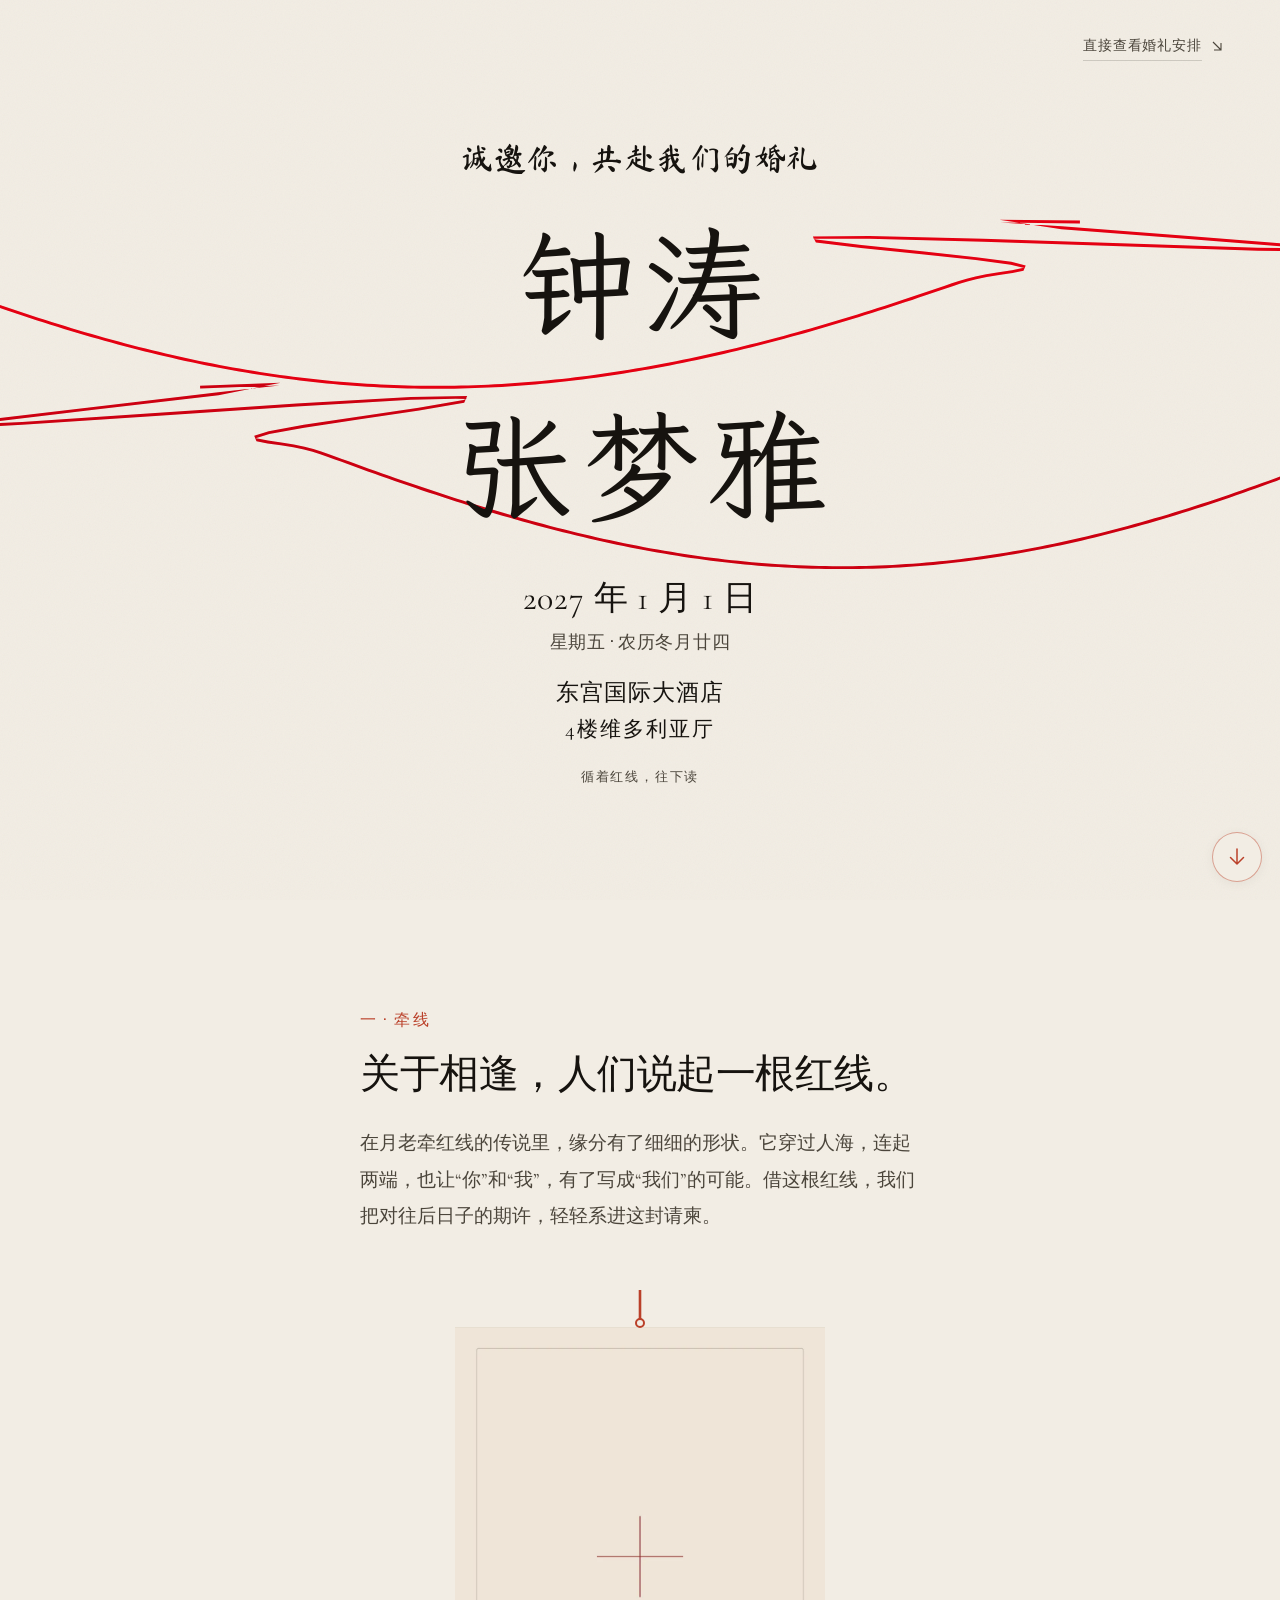
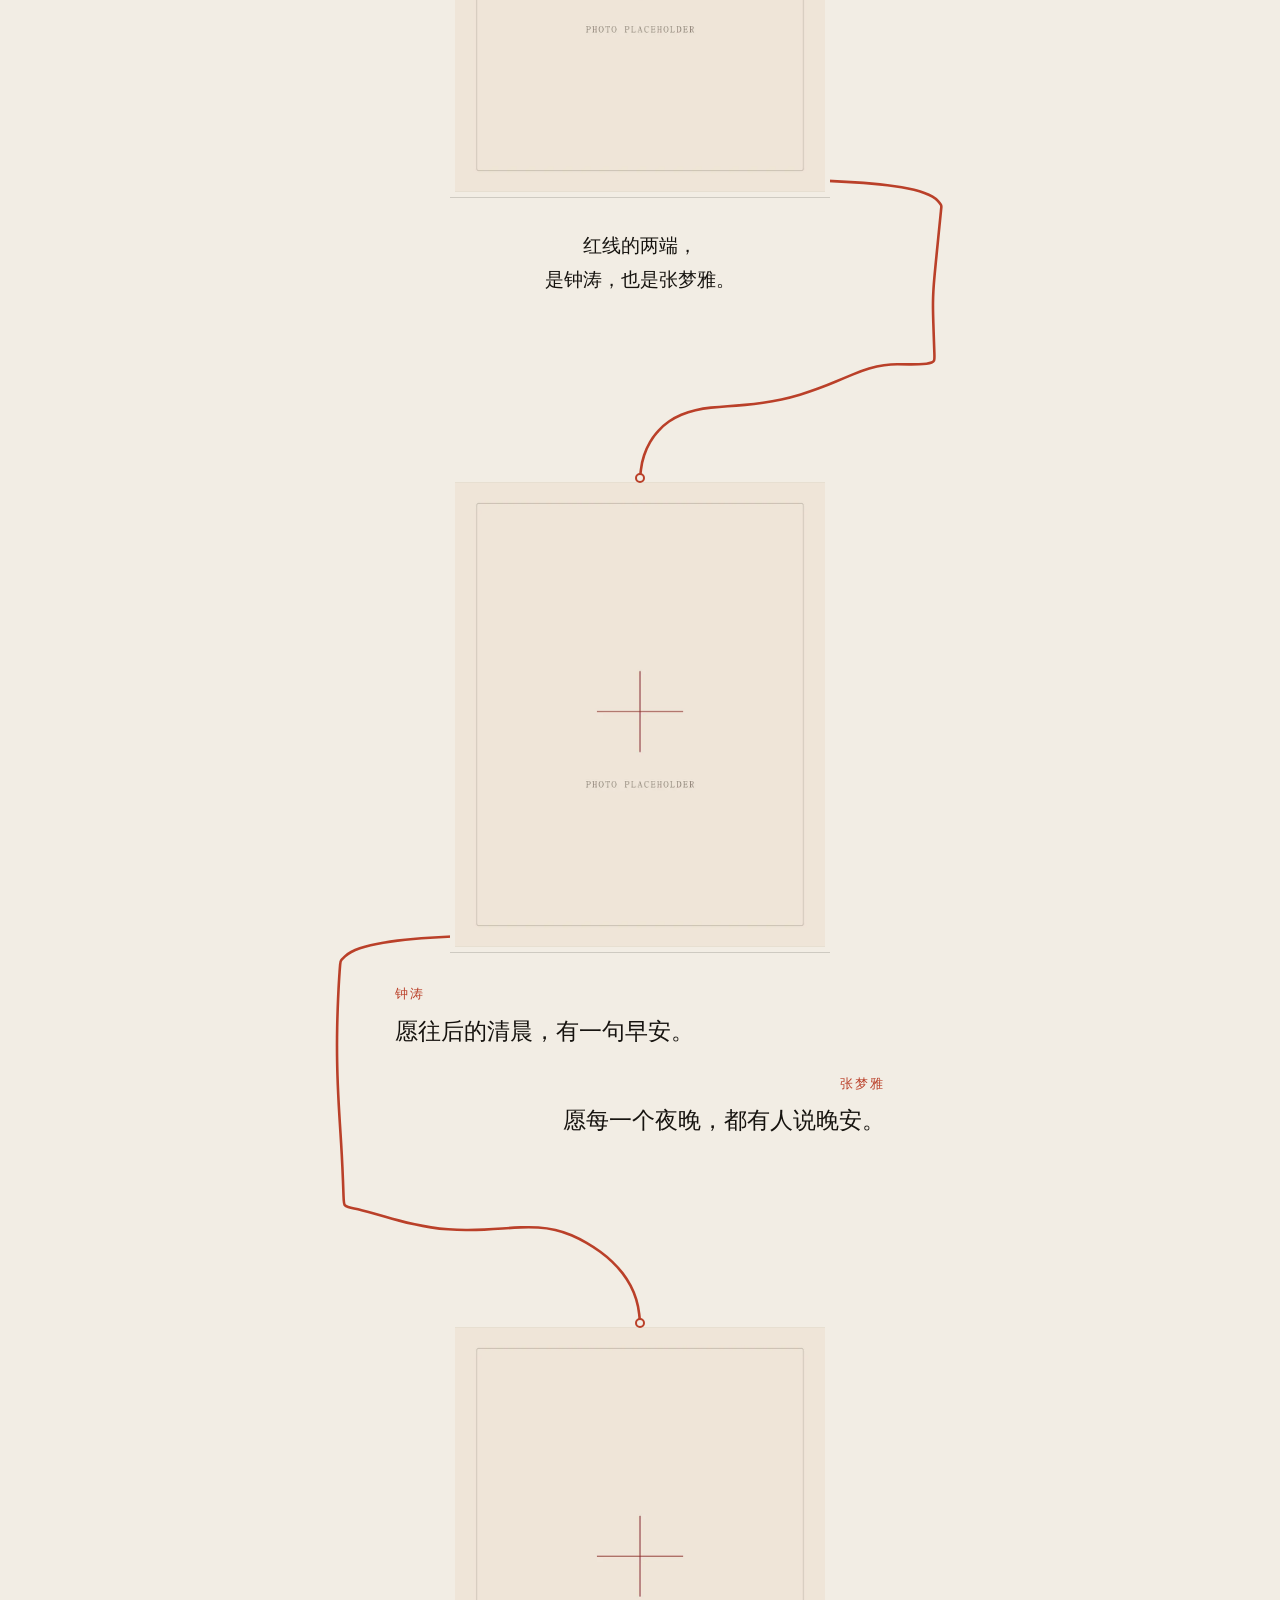
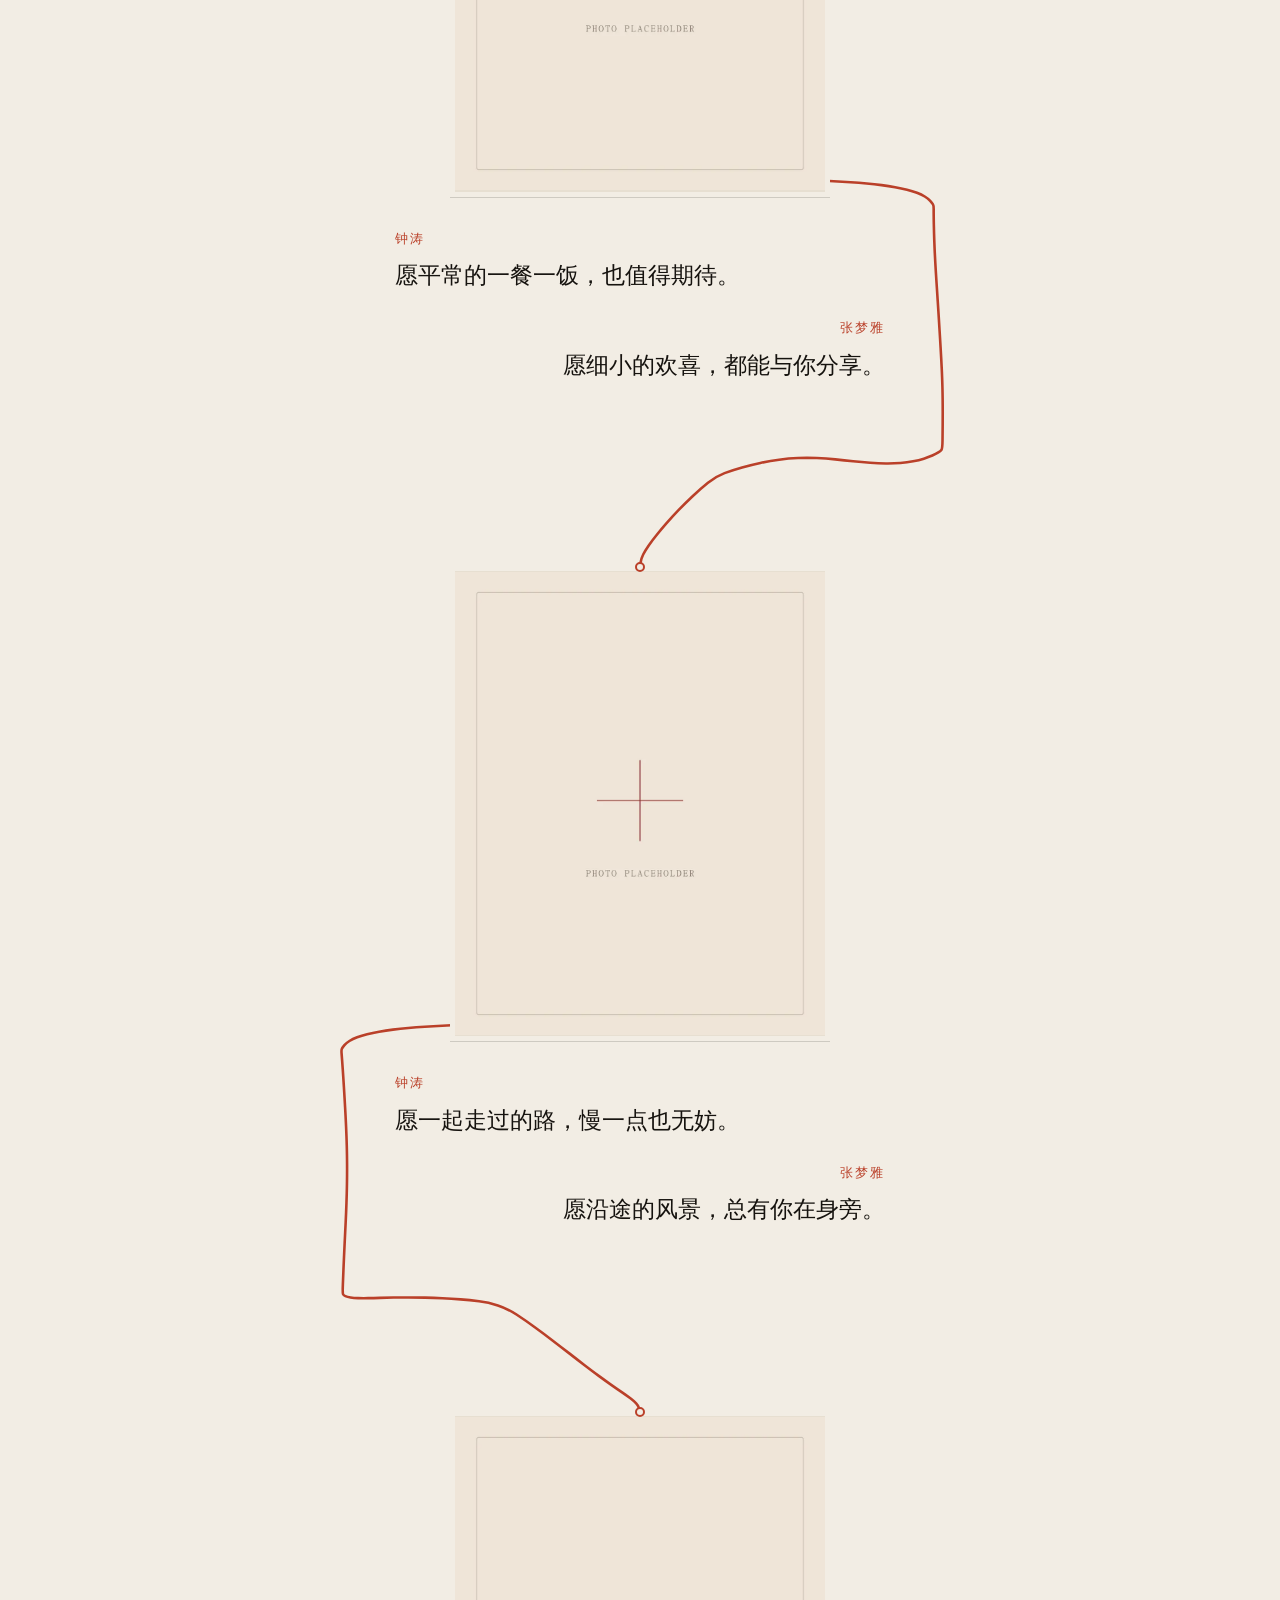
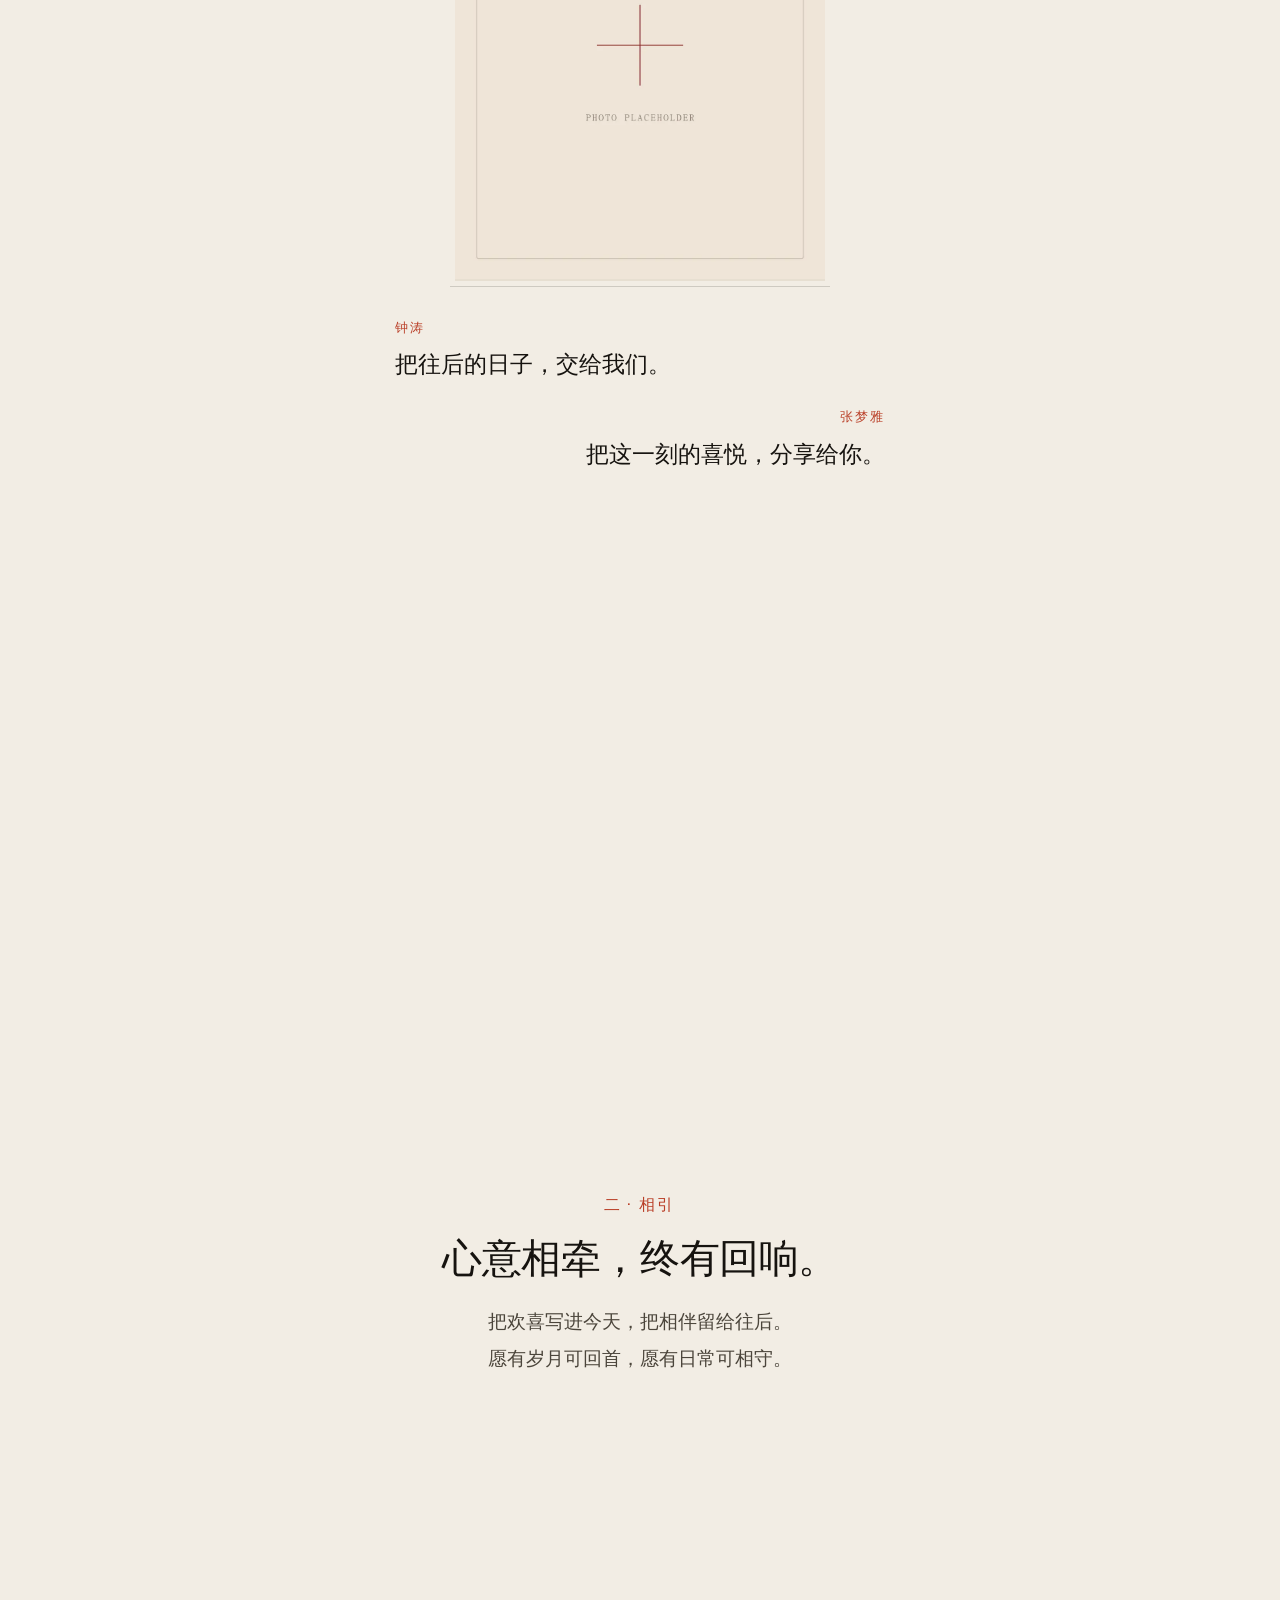
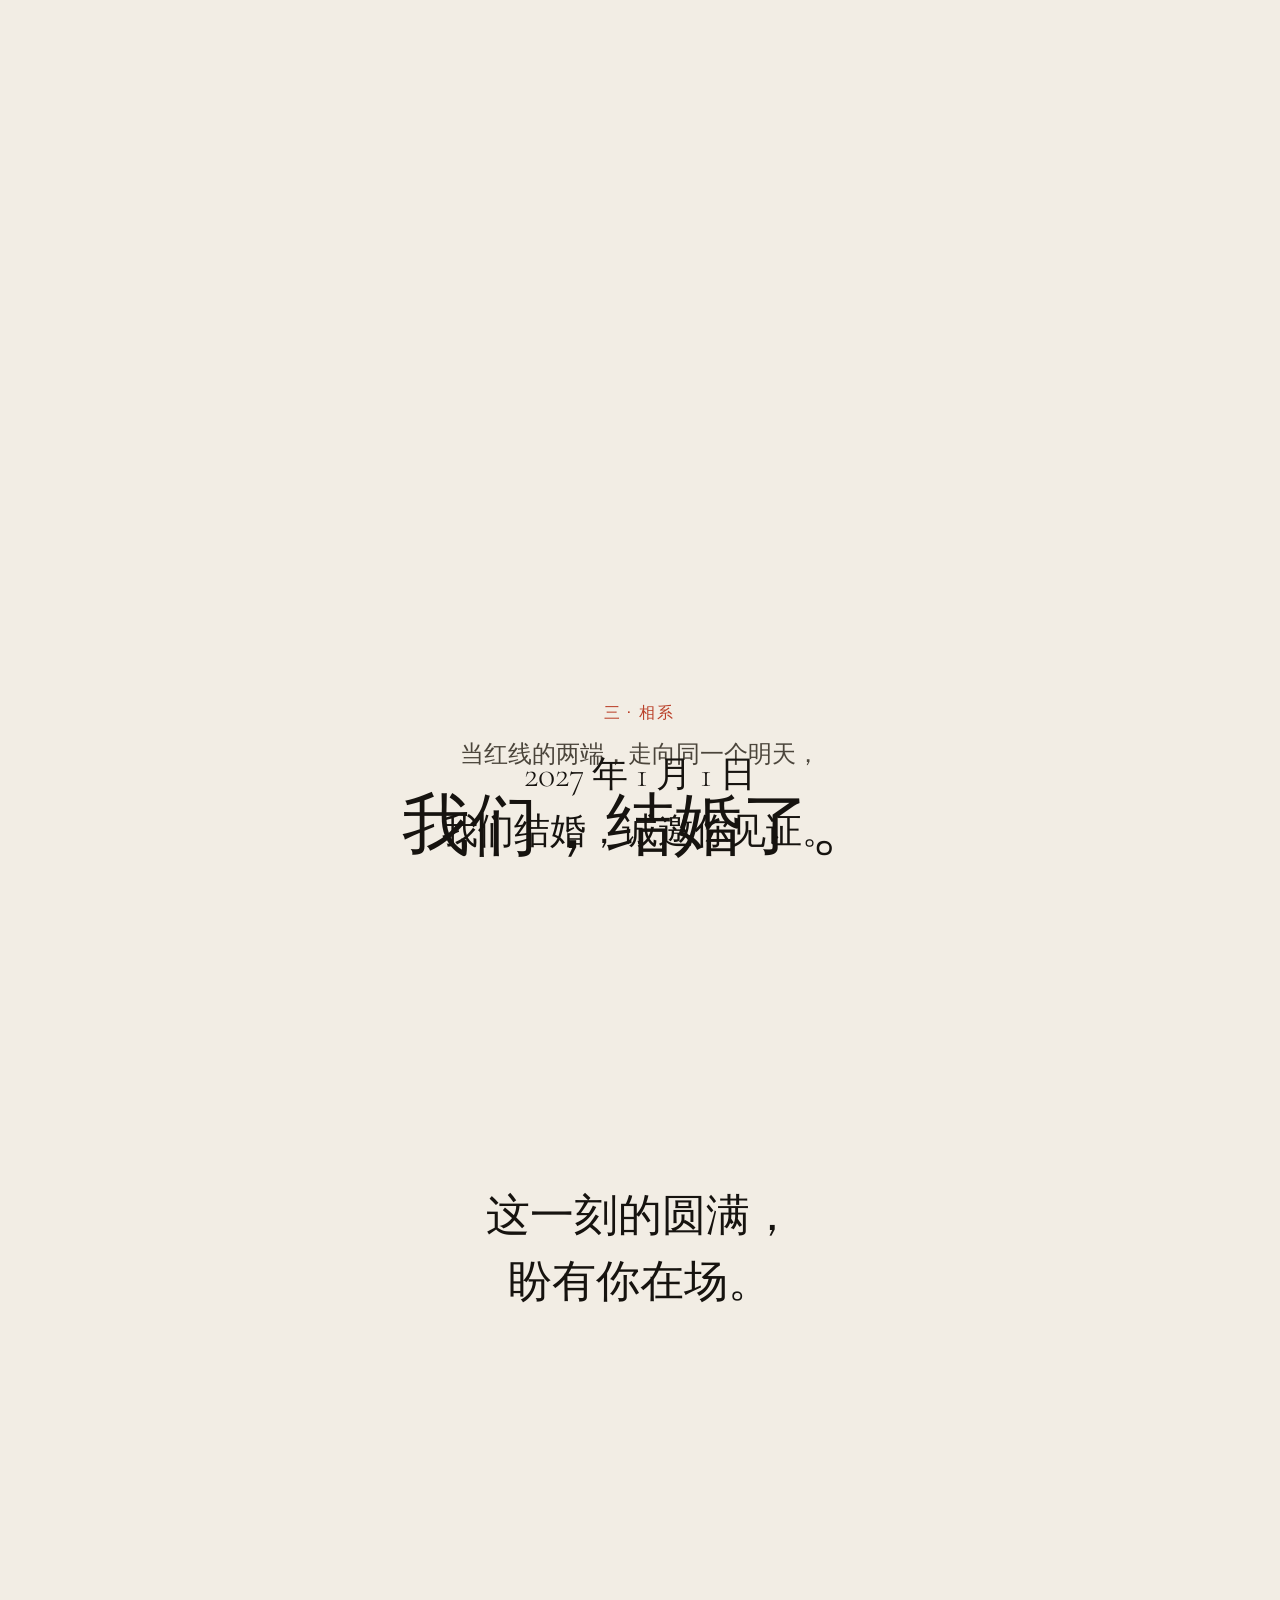
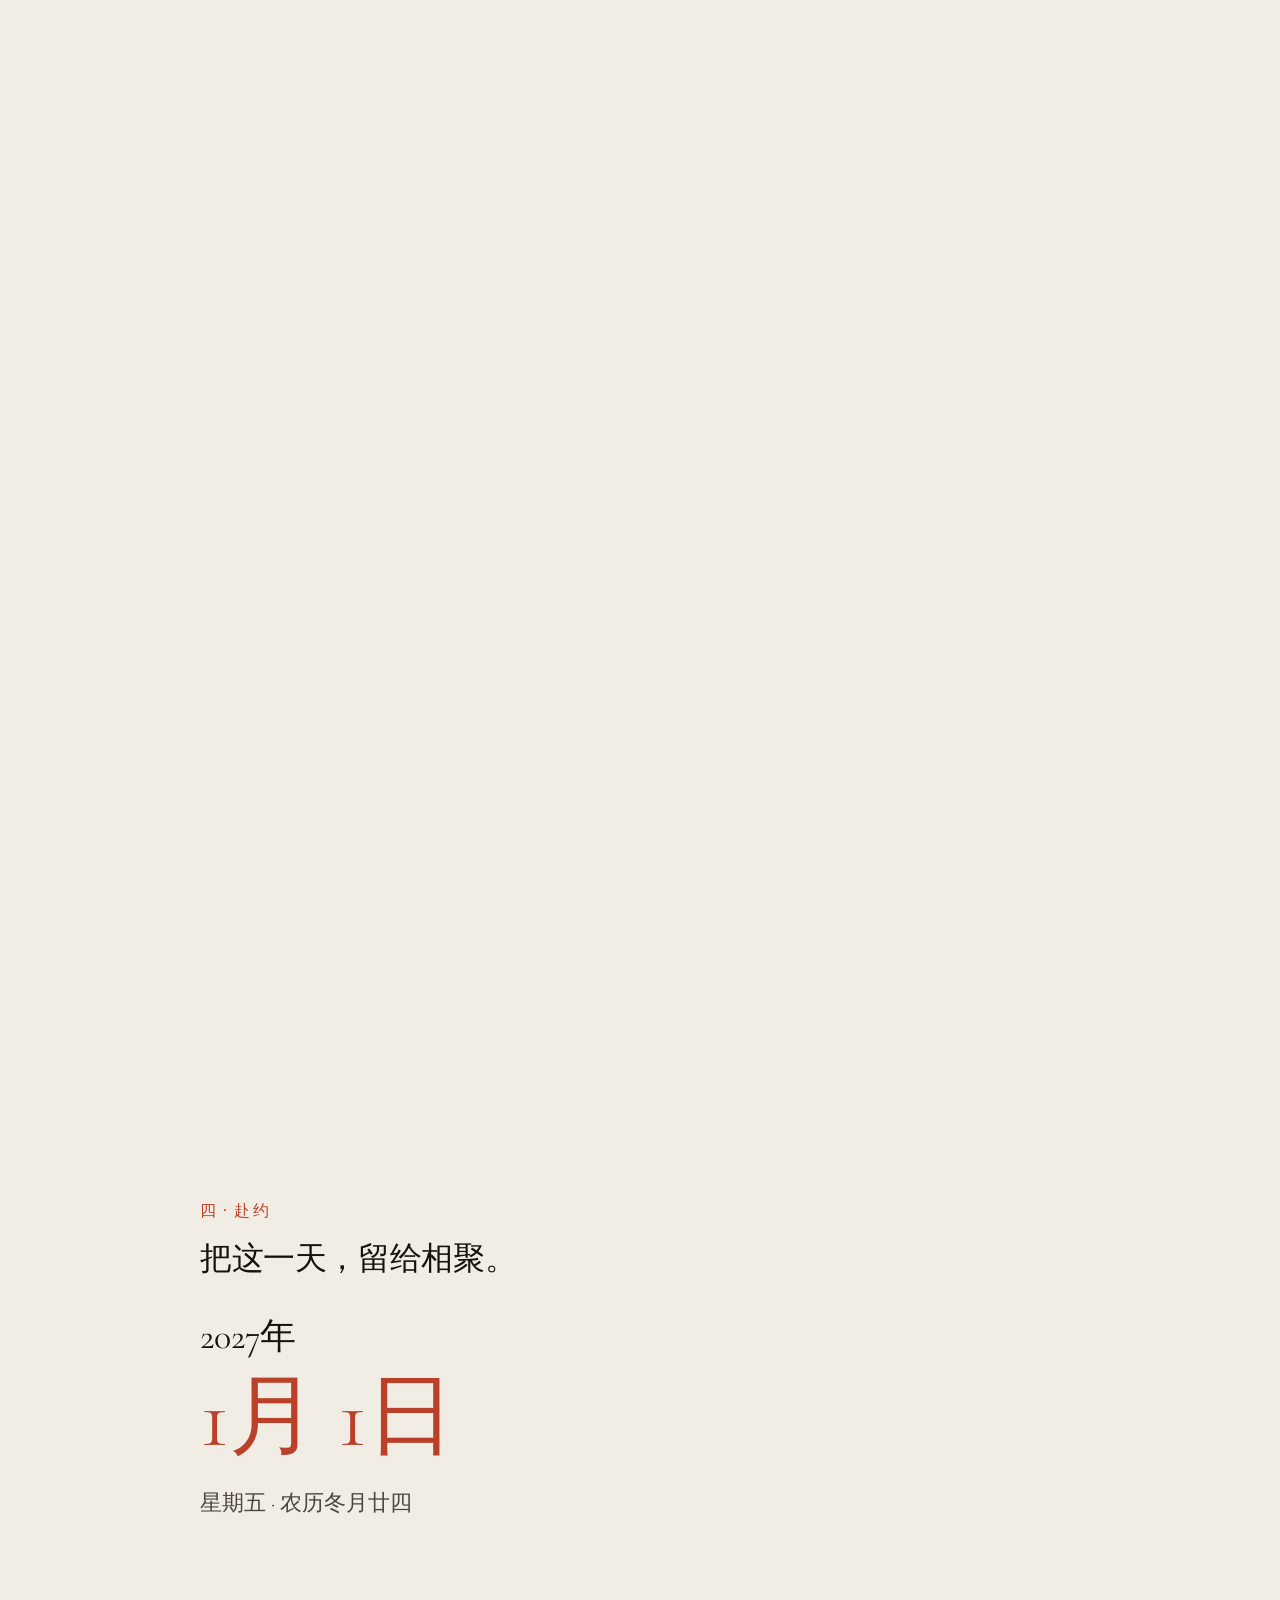
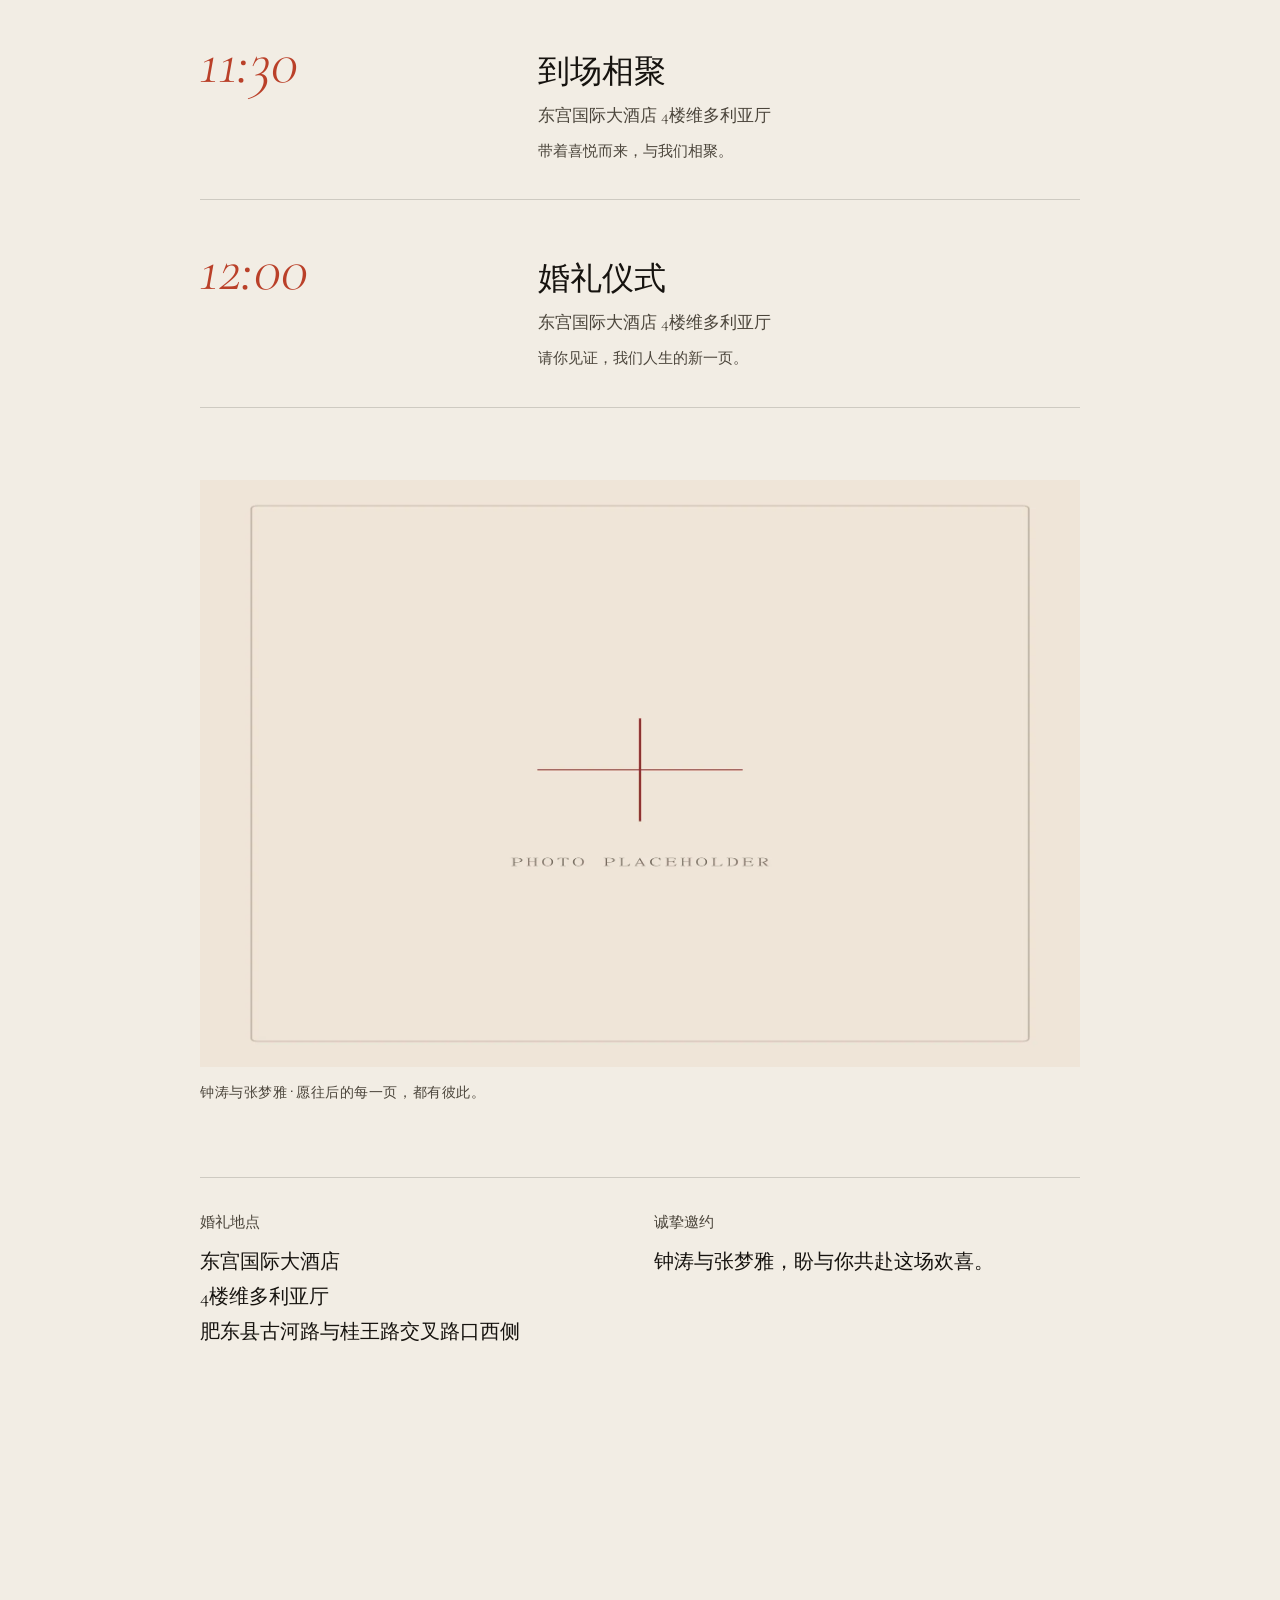
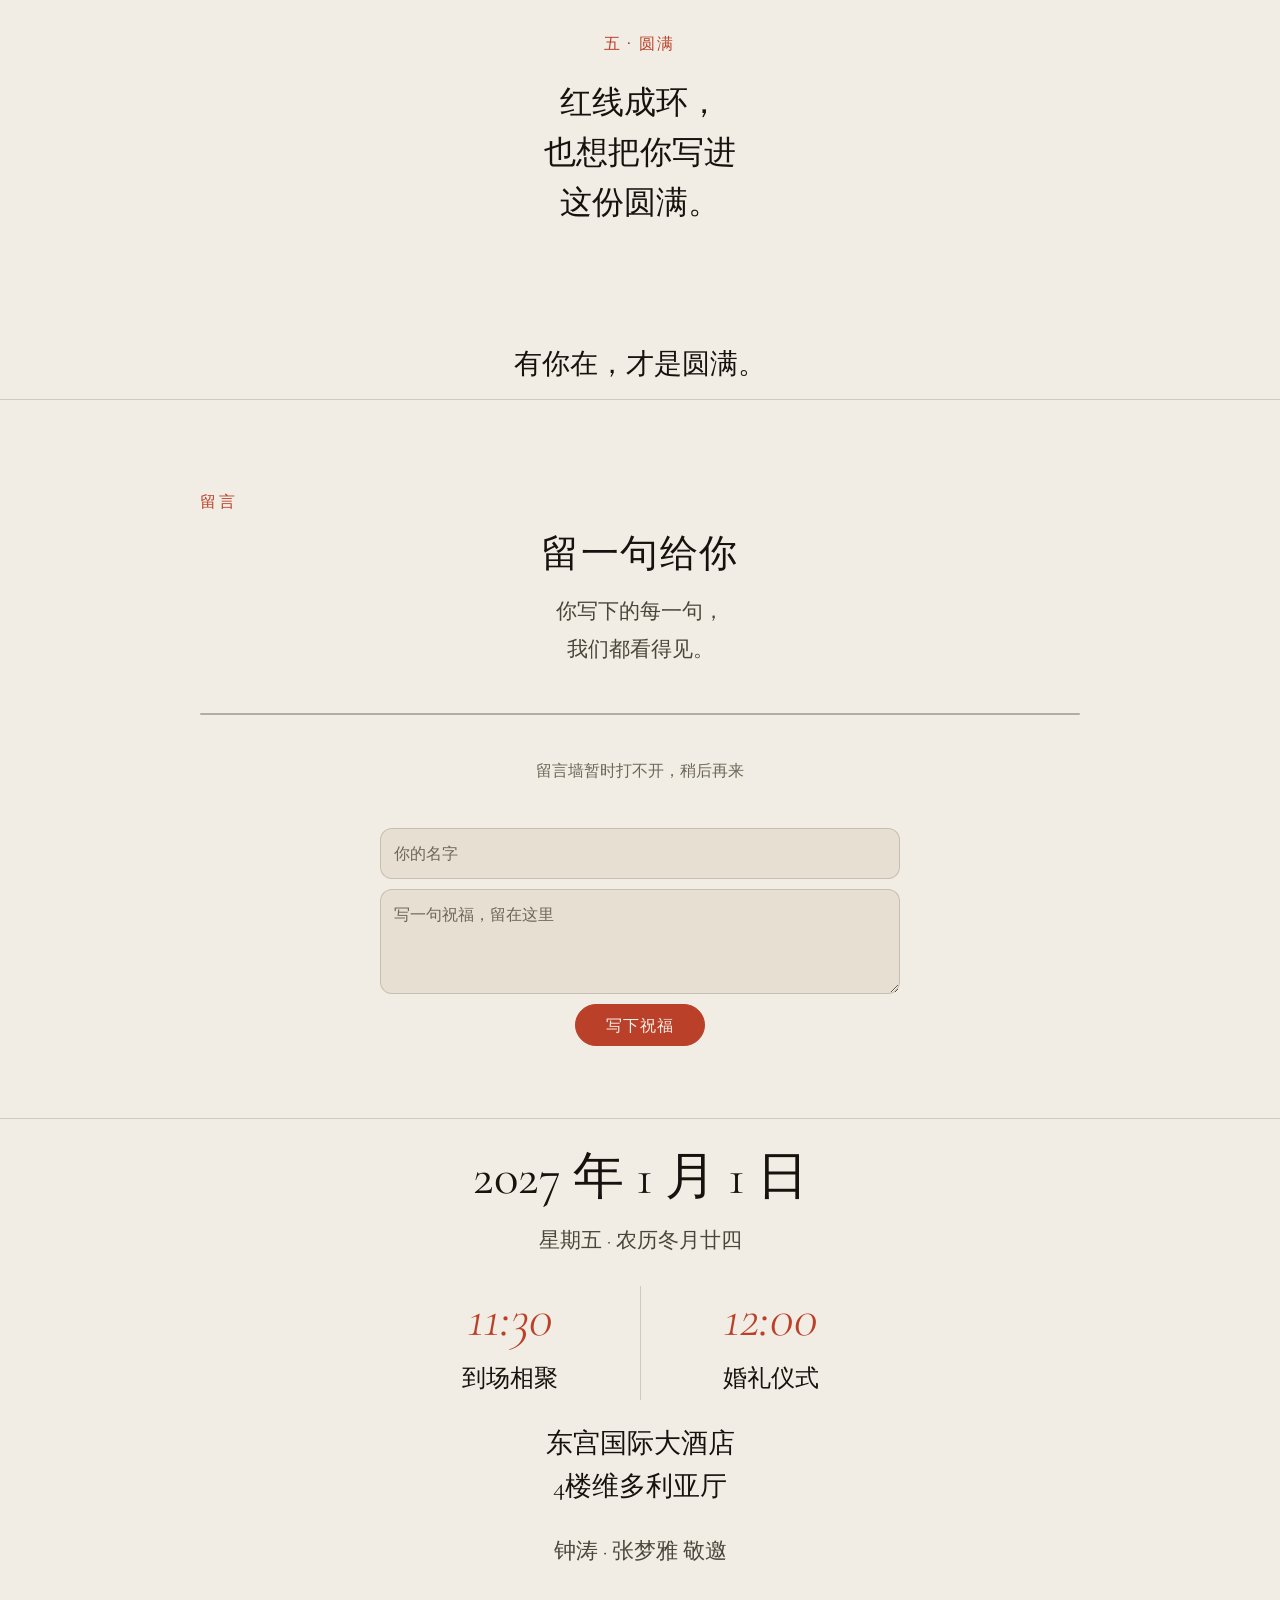
==== archive-vue/index.html @ 376788a3 "feat(web): 网页请柬改为「同心」主题（网页版与小程序同源）+ 接入留言墙" ====
<!doctype html>
<html lang="zh-CN">
  <head>
    <meta charset="UTF-8" />
    <meta name="viewport" content="width=device-width, initial-scale=1.0, viewport-fit=cover" />
    <link rel="icon" type="image/svg+xml" href="./favicon.svg" />
    <meta name="theme-color" content="#f2ede4" />
    <meta
      name="description"
      content="钟涛与张梦雅诚邀你共赴婚礼。2027年1月1日，星期五，农历冬月廿四。11:30到场，12:00仪式，东宫国际大酒店，肥东县古河路与桂王路交叉路口西侧。"
    />
    <link rel="preload" href="./fonts/cormorant-var.woff2" as="font" type="font/woff2" crossorigin />
    <link rel="preload" href="./fonts/instrument-var.woff2" as="font" type="font/woff2" crossorigin />
    <title>一线 · 同心｜钟涛与张梦雅的婚礼｜2027年1月1日</title>
    <script type="module" crossorigin src="./assets/index-BaqtEGNC.js"></script>
    <link rel="stylesheet" crossorigin href="./assets/index-CGpll2-0.css">
  </head>
  <body>
    <div id="root"></div>
  </body>
</html>
---- archive-vue/assets/index-CGpll2-0.css ----
@font-face{font-family:Cormorant;src:url(../fonts/cormorant-var.woff2)format("woff2");font-weight:300 700;font-style:normal;font-display:swap}@font-face{font-family:Cormorant;src:url(../fonts/cormorant-var-italic.woff2)format("woff2");font-weight:300 700;font-style:italic;font-display:swap}@font-face{font-family:Instrument Sans;src:url(../fonts/instrument-var.woff2)format("woff2");font-weight:400 700;font-style:normal;font-display:swap}@property --night{syntax:"<number>";inherits:true;initial-value:0}:root{--night:0;--cut:clamp(0, calc((var(--night) - .44) / .12), 1);--mix:calc(var(--cut) * 100%);--paper-day:#f2ede4;--paper-night:#14100c;--deep-day:#e7dfd1;--deep-night:#1f1a14;--ink-day:#16130f;--ink-night:#efe8d9;--ink2-day:#4b453b;--ink2-night:#b6ad9b;--ink3-day:#6d6659;--ink3-night:#968e7d;--thread-day:#ba4029;--thread-night:#f4643f;--paper:color-mix(in oklab, var(--paper-night) var(--mix), var(--paper-day));--paper-deep:color-mix(in oklab, var(--deep-night) var(--mix), var(--deep-day));--ink:color-mix(in oklab, var(--ink-night) var(--mix), var(--ink-day));--ink-2:color-mix(in oklab, var(--ink2-night) var(--mix), var(--ink2-day));--ink-3:color-mix(in oklab, var(--ink3-night) var(--mix), var(--ink3-day));--thread:color-mix(in oklab, var(--thread-night) var(--mix), var(--thread-day));--rule:color-mix(in srgb, var(--ink) 16%, transparent);--serif:"Cormorant", "Songti SC", "STSong", "Noto Serif CJK SC", serif;--sans:"Instrument Sans", "PingFang SC", "Microsoft YaHei", system-ui, sans-serif;--measure:min(880px, 88vw);--cp:0;--tp:0;--lightningcss-light:initial;--lightningcss-dark: ;color-scheme:light;-webkit-text-size-adjust:100%}*,:before,:after{box-sizing:border-box}html{scroll-behavior:smooth}body{background:var(--paper);color:var(--ink);font-family:var(--serif);font-synthesis-weight:none;margin:0;font-size:17px;line-height:1.55;transition:background-color .12s linear,color .12s linear;overflow-x:hidden}body:after{content:"";z-index:60;pointer-events:none;opacity:calc(.05 * (1 - var(--night)));mix-blend-mode:multiply;background-image:url("data:image/svg+xml,%3Csvg xmlns='http://www.w3.org/2000/svg' width='180' height='180'%3E%3Cfilter id='n'%3E%3CfeTurbulence type='fractalNoise' baseFrequency='0.85' numOctaves='3'/%3E%3C/filter%3E%3Crect width='180' height='180' filter='url(%23n)'/%3E%3C/svg%3E");position:fixed;inset:0}body.holding{-webkit-user-select:none;user-select:none;cursor:grabbing}::selection{background:var(--thread);color:var(--paper)}:focus-visible{outline:2px solid var(--thread);outline-offset:4px;border-radius:1px}.moon{z-index:0;pointer-events:none;opacity:clamp(0, calc((var(--night) - .66) * 3), 1);position:fixed;inset:0}.moon__disc{aspect-ratio:1;width:min(15vmin,118px);transform:translate(-50%, -50%) translateY(calc((1 - var(--tp)) * 6vh));background:radial-gradient(circle,#fcf8ecf0 0%,#f8f2e2e6 58%,#ece4cd8c 82%,#ece4cd00 100%);border-radius:50%;position:absolute;top:13%;left:74%}.moon__disc:after{content:"";background:radial-gradient(circle,#f0e8d017 0%,#f0e8d00b 34%,#f0e8d000 68%);border-radius:50%;position:absolute;inset:-180%}.stage{z-index:1;pointer-events:none;position:fixed;inset:0}.pull-backdrop{z-index:1;pointer-events:none;opacity:0;position:fixed;top:0;left:0;overflow:hidden}.pull-backdrop img{filter:blur(clamp(2px,.35vw,3px));max-width:none;position:absolute}.page{z-index:2;position:relative}.page,.colophon{opacity:calc(1 - 4 * var(--cut) * (1 - var(--cut)))}.skip{z-index:80;background:var(--ink);color:var(--paper);font:500 12px/1 var(--sans);letter-spacing:.1em;text-transform:uppercase;padding:10px 16px;text-decoration:none;position:fixed;top:12px;left:12px;transform:translateY(-160%)}.skip:focus{transform:none}.chapter{padding-inline:max(20px, env(safe-area-inset-left));flex-direction:column;align-items:center;display:flex;position:relative}.hold{grid-template-columns:minmax(0,1fr);align-content:center;place-items:center;width:100%;min-height:100svh;display:grid;position:sticky;top:0}.meta{font:500 11px/1.4 var(--sans);letter-spacing:.22em;text-transform:uppercase;color:var(--ink-3);margin:0}.index{font:400 16px/1.4 var(--sans);letter-spacing:.16em;color:var(--thread);margin:0 0 .9rem}.lead{letter-spacing:-.012em;text-wrap:balance;margin:0;font-size:clamp(1.5rem,3.4vw,2.5rem);font-weight:300;line-height:1.45}.body{color:var(--ink-2);max-width:34em;font-size:clamp(1.02rem,1.5vw,1.2rem);line-height:1.9}.visually-hidden{clip-path:inset(50%);white-space:nowrap;width:1px;height:1px;margin:-1px;padding:0;position:absolute;overflow:hidden}.overture{justify-content:center;min-height:100svh;padding-block:clamp(32px,7svh,72px)}.overture__inner{text-align:center;justify-items:center;gap:clamp(24px,5svh,48px);width:min(880px,88vw);display:grid}.overture .meta{font:500 clamp(21px, 3vw, 28px)/1.6 var(--serif);letter-spacing:.07em;color:var(--ink)}.names{gap:clamp(32px,6svh,64px);width:100%;margin:0;display:grid}.names__row{justify-content:center;display:flex}.name{letter-spacing:.12em;text-indent:.12em;white-space:nowrap;font-size:clamp(50px,11.5vw,112px);font-weight:300;line-height:1.2}.overture__meta{justify-items:center;gap:1rem;display:grid}.overture__date{font:500 clamp(20px, 2.4vw, 25px)/1.6 var(--sans);color:var(--ink);gap:.5em;margin:0;display:grid}.overture__venue{font-family:var(--serif);font-size:clamp(20px,2.2vw,24px);line-height:1.6}.hint{font:400 15px/1.6 var(--sans);letter-spacing:.1em;color:var(--ink-2);margin:0}.jump{font:500 15px/1.6 var(--sans);letter-spacing:.08em;color:var(--ink-2);border-bottom:1px solid var(--rule);padding:5px 0;text-decoration:none}.jump:hover{color:var(--thread);border-color:var(--thread)}.thread{gap:36px;padding-block:clamp(60px,12svh,120px) 12svh}.thread__head{width:min(560px,86vw)}.legend{margin-top:1.4rem}.thread__story{width:min(620px,100%);padding-top:32px;position:relative}.thread__cord{pointer-events:none;width:100%;height:100%;color:var(--thread);position:absolute;inset:0}.thread__moment{justify-items:center;gap:32px;padding-bottom:clamp(144px,20svh,192px);display:grid;position:relative}.thread__moment:last-child{padding-bottom:0}.thread__photo{aspect-ratio:4/5;border:5px solid var(--paper);background:var(--paper-deep);width:min(78vw,380px);box-shadow:0 1px 0 var(--rule);margin:0;position:relative}.thread__photo img{object-fit:contain;width:100%;height:100%;display:block}.thread__pin{z-index:1;border:2px solid var(--thread);background:var(--paper);border-radius:50%;width:10px;height:10px;position:absolute;top:-9px;left:calc(50% - 5px)}.thread__aside{text-align:center;white-space:pre-line;width:80%;margin:0;font-size:19px;line-height:1.8}.pair{gap:22px;width:min(490px,80%);display:grid}.voice{margin:0;font-size:clamp(19px,2.7vw,23px);font-weight:300;line-height:1.75}.voice--a{text-align:left}.voice--b{text-align:right}.voice__who{font:500 13px/1.5 var(--sans);letter-spacing:.16em;color:var(--thread);margin-bottom:.5rem;display:block}.pull{min-height:175svh}.pull__inner{text-align:center;justify-items:center;gap:clamp(28px,4svh,48px);width:min(720px,88vw);padding-block:4svh;display:grid}.pull__photo{touch-action:pan-y pinch-zoom;-webkit-user-select:none;user-select:none;width:100%;height:clamp(240px,52svh,480px);position:relative}.pull__handle{touch-action:none;cursor:grab;position:absolute;inset:0}.pull__note{font:400 clamp(14px, 1.3vw, 18px)/1.6 var(--serif);letter-spacing:.06em;color:var(--thread);white-space:nowrap;pointer-events:none;opacity:0;will-change:transform, opacity;margin:0;position:fixed;top:0;left:0}.pull__copy{width:100%;max-width:620px}.pull__copy .body{white-space:pre-line;margin:1rem auto 0}.caption{font:400 14px/1.7 var(--sans);letter-spacing:.04em;color:var(--ink-2)}.tie{min-height:235svh}.tie__inner{text-align:center;grid-template-columns:minmax(0,1fr);justify-items:center;gap:12px;width:min(760px,92vw);padding-block:clamp(20px,4svh,40px);display:grid}.tie__inner>.index{margin-bottom:0}.tie__stack{align-items:center;width:100%;min-height:112px;display:grid}.tie__stack>*{grid-area:1/1}.tie__first{opacity:clamp(0, calc(3.34 - var(--tp) * 8.34), 1);justify-items:center;gap:10px;display:grid}.tie__before{color:var(--ink-2);margin:0;font-size:clamp(17px,2.6vw,24px)}.tie__headline{text-wrap:balance;transform:scale(calc(1 + var(--tp) * .04));margin:0;font-size:clamp(34px,9vw,68px);font-weight:300;line-height:1.3}.tie__merged{white-space:pre-line;opacity:clamp(0, calc(var(--tp) * 7.15 - 3), 1);margin:0;font-size:clamp(24px,4.5vw,36px);font-weight:300;line-height:1.6}.tie__knot{width:min(96vw,1000px);height:clamp(200px,32svh,300px)}.tie__after{font:400 clamp(36px, 5vw, 44px)/1.5 var(--serif);white-space:pre-line;color:var(--ink);opacity:clamp(0, calc(var(--tp) * 7.15 - 3.9), 1);margin:0}.day{gap:clamp(40px,8svh,72px);padding-block:14svh 16svh}.day__head{width:var(--measure)}.day__head .lead{font-size:clamp(24px,3.5vw,32px)}.day__date{gap:18px;margin:32px 0 0;display:grid}.day__date time{gap:6px;display:grid}.day__year{font-size:clamp(26px,4vw,36px);line-height:1.3}.day__monthday{color:var(--thread);font-size:clamp(54px,13vw,88px);line-height:1.15}.day__calendar{color:var(--ink-2);font-size:clamp(18px,2.5vw,22px)}.schedule{width:var(--measure);margin:0;padding:0;list-style:none;display:grid}.row{border-top:1px solid var(--rule);grid-template-columns:minmax(100px,.55fr) 1fr;align-items:baseline;column-gap:clamp(16px,4vw,40px);padding:clamp(26px,4svh,42px) 0;display:grid}.row:last-child{border-bottom:1px solid var(--rule)}.row[data-active="1"]{border-top-color:#0000}.row__time{font-variant-numeric:lining-nums;letter-spacing:.01em;color:var(--thread);white-space:nowrap;font:italic 500 clamp(38px,7vw,62px)/1.1 Cormorant,Georgia,serif}.row__name{font-size:clamp(23px,3.8vw,32px);font-weight:300;line-height:1.45;display:block}.row__where{color:var(--ink-2);margin-top:.4em;font-size:17px;display:block}.row__note{font:400 15px/1.7 var(--sans);color:var(--ink-2);margin-top:.6em;display:block}.plate{width:var(--measure);gap:.9rem;margin:0;display:grid}.plate__frame{background:var(--paper-deep);aspect-ratio:1920/1281;position:relative;overflow:hidden}.plate__frame img{object-fit:cover;width:100%;height:100%;display:block}.facts{width:var(--measure);border-top:1px solid var(--rule);grid-template-columns:repeat(auto-fit,minmax(230px,1fr));gap:28px;margin:0;padding-top:2rem;display:grid}.fact dt{font:500 15px/1.6 var(--sans);color:var(--ink-2);margin-bottom:.7rem}.fact dd{margin:0;font-size:20px;line-height:1.75}.ring{padding-block:clamp(80px,14svh,140px) 12px}.ring__inner{text-align:center;justify-items:center;width:100%;display:grid}.ring__message{width:min(58vw,260px);padding-block:12px}.ring__message .index{margin-bottom:24px}.ring__lead{white-space:pre-line;margin:0;font-size:clamp(24px,4vw,32px);font-weight:300;line-height:1.55}.ring__closing{margin:clamp(72px,12svh,104px) 0 0;font-size:clamp(20px,3vw,28px)}.colophon{z-index:2;padding:20px 20px max(88px, calc(64px + env(safe-area-inset-bottom)));text-align:center;border-top:1px solid var(--rule);position:relative}.colophon p{margin:0;font-size:19px;line-height:1.8}.colophon .colophon__date{font:400 clamp(28px, 6.5vw, 38px)/1.5 var(--serif)}.colophon .colophon__calendar{color:var(--ink-2);margin-top:6px;font-size:16px}.colophon__schedule{grid-template-columns:repeat(2,minmax(0,1fr));width:min(360px,100%);margin:26px auto 22px;display:grid}.colophon__schedule p+p{border-left:1px solid var(--rule)}.colophon__schedule time{color:var(--thread);font:italic 500 38px/1.2 Cormorant,Georgia,serif;display:block}.colophon__schedule span{margin-top:6px;font-size:18px;display:block}.colophon .colophon__venue{font-size:20px;line-height:1.6}.colophon .colophon__signature{color:var(--ink-2);margin-top:24px;font-size:17px}@media (width>=800px){.colophon .colophon__date{font-size:clamp(42px,4vw,56px)}.colophon .colophon__calendar{font-size:21px}.colophon__schedule{width:min(520px,100%)}.colophon__schedule time{font-size:54px}.colophon__schedule span{font-size:24px}.colophon .colophon__venue{font-size:27px}.colophon .colophon__signature{font-size:22px}}@media (width<=640px) and (orientation:portrait){.pull__photo{aspect-ratio:4/5;height:auto}}@media (pointer:coarse){.pull__handle{height:var(--pull-touch-height,calc(10svh + 12px));top:30%;bottom:auto;transform:translateY(-50%)}}@media (width<=799px),(pointer:coarse){.colophon{padding-bottom:max(58.667px, calc(38px + env(safe-area-inset-bottom)))}}@media (height<=680px){.overture{padding-block:24px}.overture__inner{gap:20px}.names{gap:28px}.name{font-size:clamp(46px,9vw,70px)}.overture__meta{gap:10px}.overture__date,.overture__venue{font-size:18px}.pull__inner{gap:20px;padding-block:20px}.pull__copy .body{font-size:17px;line-height:1.7}.tie__inner{gap:8px;padding-block:16px}.tie__stack{min-height:100px}}@media (orientation:landscape) and (height<=500px){.hold{position:relative}.pull,.tie{min-height:0}.pull__photo{width:min(100%,97.5svh);height:65svh}}@media (prefers-reduced-motion:reduce){html{scroll-behavior:auto}*,:before,:after{transition-duration:.001ms!important;animation-duration:.001ms!important;animation-iteration-count:1!important}.tie__first{display:none}.tie__merged,.tie__after{opacity:1}}.guestbook{z-index:2;border-top:1px solid var(--rule);background:var(--paper);padding:clamp(64px,10svh,110px) 20px clamp(48px,8svh,80px);position:relative}.guestbook__inner{width:var(--measure);margin:0 auto}.guestbook__title{font:300 clamp(26px, 5vw, 38px)/1.5 var(--serif);text-align:center;letter-spacing:.04em;margin:0}.guestbook__lead{text-align:center;white-space:pre-line;color:var(--ink-2);margin:10px 0 0;font-size:18px;line-height:1.8}.guestbook__list{background:var(--rule);border:1px solid var(--rule);border-radius:14px;gap:1px;margin:clamp(28px,5svh,44px) 0 0;padding:0;list-style:none;display:grid;overflow:hidden}.guestbook__item{background:var(--paper);padding:14px 16px}.guestbook__item-text{white-space:pre-wrap;overflow-wrap:anywhere;margin:0;font-size:17px;line-height:1.75}.guestbook__item-meta{color:var(--ink-3);align-items:baseline;gap:10px;margin:8px 0 0;font-size:13px;display:flex}.guestbook__pin{letter-spacing:.08em;color:var(--thread);border:1px solid var(--thread);border-radius:999px;padding:0 6px;font-size:11px}.guestbook__time{margin-left:auto}.guestbook__note{text-align:center;color:var(--ink-3);margin:clamp(28px,5svh,44px) 0 0;font-size:16px}.guestbook__form{margin:clamp(28px,5svh,44px) 0 0;gap:10px;max-width:520px;margin-inline:auto;display:grid}.guestbook__input,.guestbook__textarea{width:100%;font:400 16px/1.7 var(--sans);color:var(--ink);background:var(--paper-deep);border:1px solid var(--rule);appearance:none;border-radius:12px;padding:11px 13px;transition:border-color .16s}.guestbook__textarea{resize:vertical;min-height:92px}.guestbook__input::placeholder,.guestbook__textarea::placeholder{color:var(--ink-3)}.guestbook__input:focus,.guestbook__textarea:focus{border-color:var(--thread);outline:none}.guestbook__submit{font:500 16px/1 var(--sans);letter-spacing:.06em;color:#f7f2e9;background:var(--thread);border:1px solid var(--thread);cursor:pointer;border-radius:999px;justify-self:center;padding:12px 30px;transition:opacity .16s}.guestbook__submit:disabled{opacity:.55;cursor:default}.guestbook__status{text-align:center;color:var(--ink-3);margin:0;font-size:14px}@media (width>=800px){.guestbook__item-text{font-size:19px}.guestbook__lead{font-size:21px}}@font-face{font-family:Cover WenKai;src:url(../fonts/cover-wenkai.woff2)format("woff2");font-weight:400;font-style:normal;font-display:swap;unicode-range:U+5F20,U+68A6,U+6D9B,U+949F,U+96C5}@font-face{font-family:Cover Brush;src:url(../fonts/cover-brush.woff2)format("woff2");font-weight:400;font-style:normal;font-display:swap;unicode-range:U+4EEC,U+4F60,U+5171,U+5A5A,U+6211,U+7684,U+793C,U+8BDA,U+8D74,U+9080,U+FF0C}.chapter.overture{padding-block:max(88px, calc(env(safe-area-inset-top) + 72px)) max(64px, calc(env(safe-area-inset-bottom) + 48px))}.overture .overture__inner{gap:clamp(24px,4svh,40px);width:min(880px,100%)}.overture .meta{letter-spacing:.015em;text-wrap:balance;font-family:Cover Brush,Kaiti SC,KaiTi,serif;font-size:clamp(23px,5.8vw,32px);font-weight:400;line-height:1.4}.overture .names{gap:clamp(32px,5svh,52px)}.overture .name{letter-spacing:.055em;text-indent:.055em;font-synthesis:none;font-family:Cover WenKai,Kaiti SC,KaiTi,serif;font-size:clamp(72px,21.5vw,120px);font-weight:400;line-height:1.15}.overture .overture__meta{gap:clamp(16px,2.2svh,22px)}.overture .overture__date{font-family:var(--serif);gap:6px;font-weight:400;line-height:1.4}.overture__date time{letter-spacing:.025em;white-space:nowrap;font-size:clamp(26px,6.8vw,34px)}.overture__calendar{font:400 clamp(16px, 4.1vw, 18px)/1.5 var(--sans);color:var(--ink-2);letter-spacing:.04em;white-space:nowrap}.overture .overture__venue{font:400 clamp(19px, 4.9vw, 23px)/1.55 var(--serif);letter-spacing:.045em;white-space:nowrap;gap:2px;margin:0;display:grid}.overture__room{letter-spacing:.09em;font-size:.92em}.overture .hint{letter-spacing:.14em;font-size:13px}.overture .overture__jump{top:max(14px, env(safe-area-inset-top));right:max(16px, env(safe-area-inset-right));letter-spacing:.06em;border:0;justify-content:center;align-items:center;gap:9px;min-height:44px;padding:8px 6px;font-size:12px;font-weight:400;line-height:1.4;display:inline-flex;position:absolute}.overture__jump span{border-bottom:1px solid var(--rule);padding-block:4px}.overture__jump:hover span{border-color:currentColor}.overture__jump svg{flex:none}@media (width>=700px){.overture .overture__jump{font-size:14px;top:24px;right:clamp(28px,4vw,64px)}}@media (height<=680px){.chapter.overture{padding-block:max(78px, calc(env(safe-area-inset-top) + 64px)) max(54px, calc(env(safe-area-inset-bottom) + 40px))}.overture .overture__inner{gap:22px}.overture .meta{font-size:22px}.overture .names{gap:30px}.overture .name{font-size:clamp(64px,20vw,90px)}.overture .overture__meta{gap:14px}.overture__date time{font-size:26px}.overture__calendar{font-size:16px}.overture .overture__venue{font-size:19px}}.day>.plate{display:block}.day>.plate>.caption{margin-block-start:.9rem}.day .plate__frame img{height:auto}.reading-nav{z-index:70;right:max(18px, env(safe-area-inset-right));bottom:max(18px, env(safe-area-inset-bottom));border:1px solid color-mix(in srgb, var(--thread) 45%, transparent);background:var(--paper);width:50px;height:50px;color:var(--thread);box-shadow:0 2px 12px color-mix(in srgb, var(--ink) 5%, transparent);cursor:pointer;touch-action:manipulation;border-radius:50%;place-items:center;padding:12px;display:grid;position:fixed}.reading-nav svg{fill:none;stroke:currentColor;stroke-width:1.5px;stroke-linecap:round;stroke-linejoin:round;width:24px;height:24px;transition:transform .24s}.reading-nav[data-direction=up] svg{transform:rotate(180deg)}.reading-nav[aria-disabled=true]{cursor:default}@media (hover:hover){.reading-nav:hover{border-color:var(--thread)}}
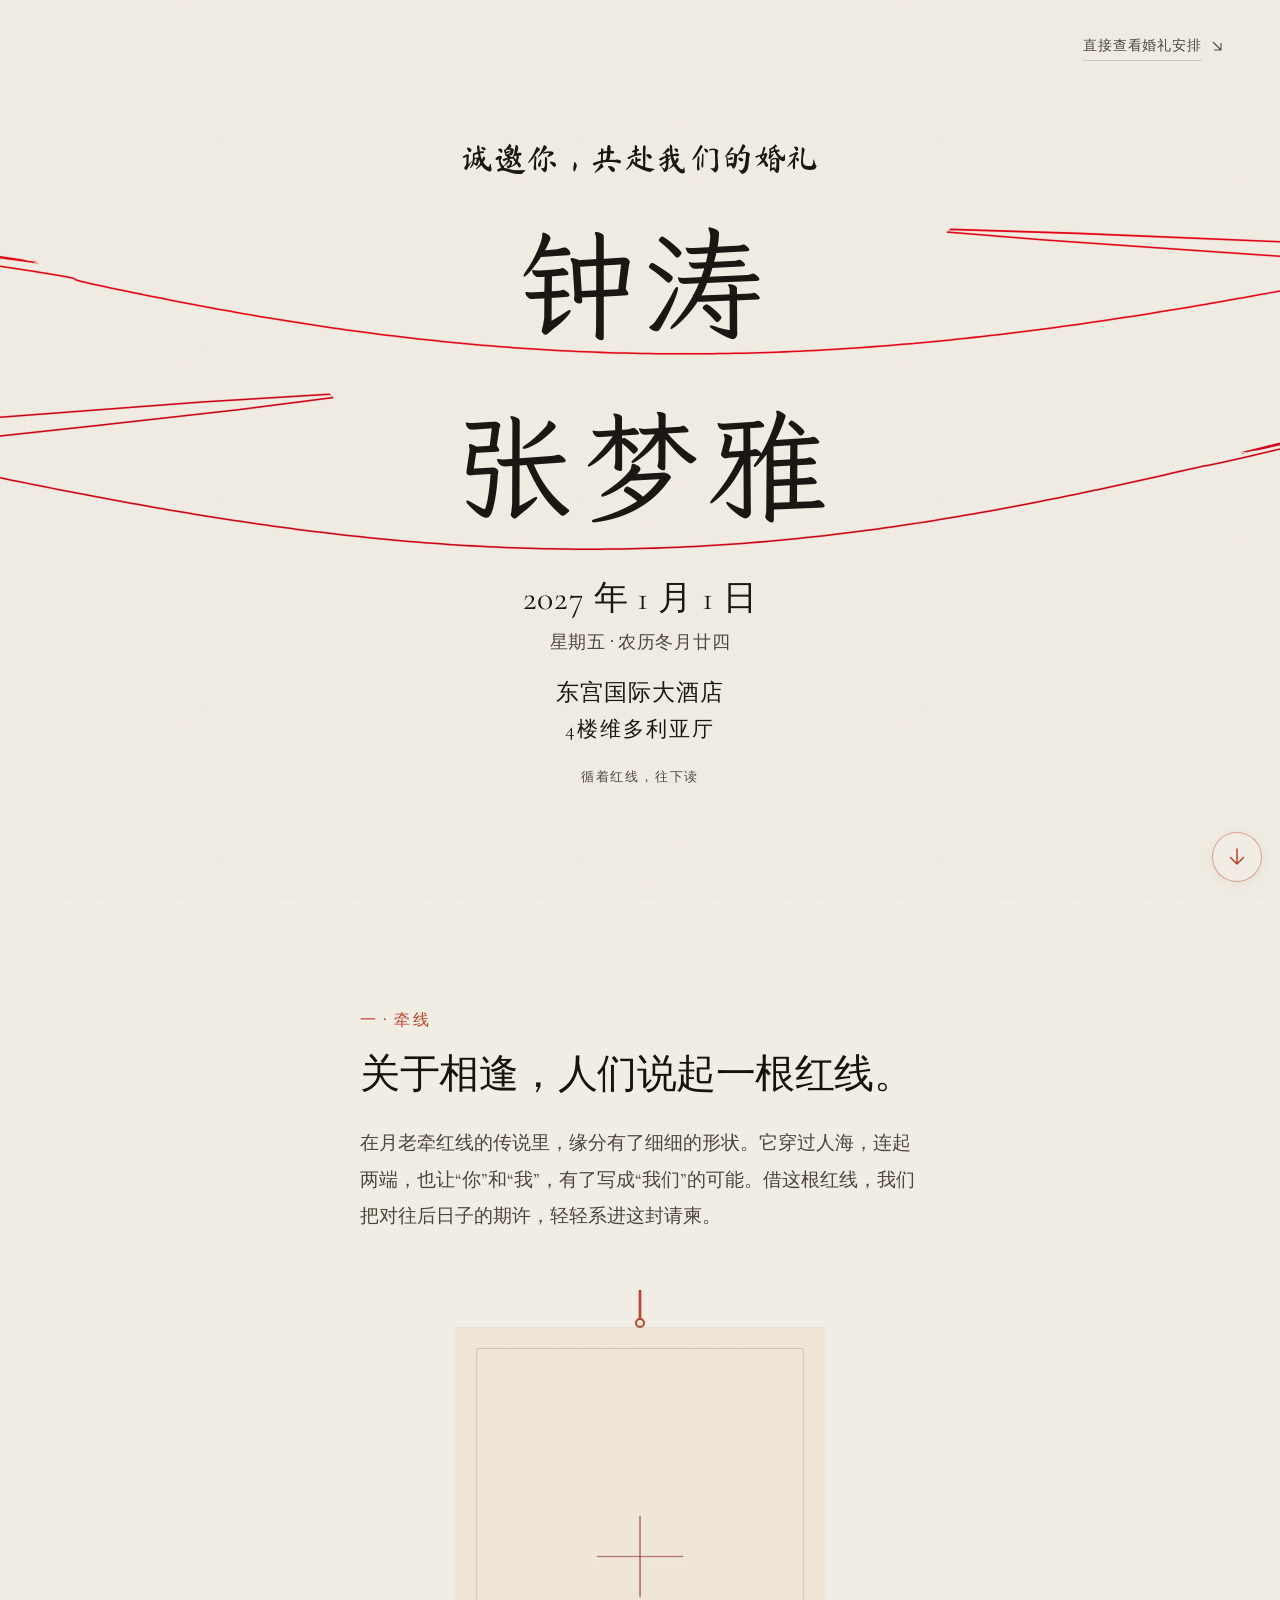
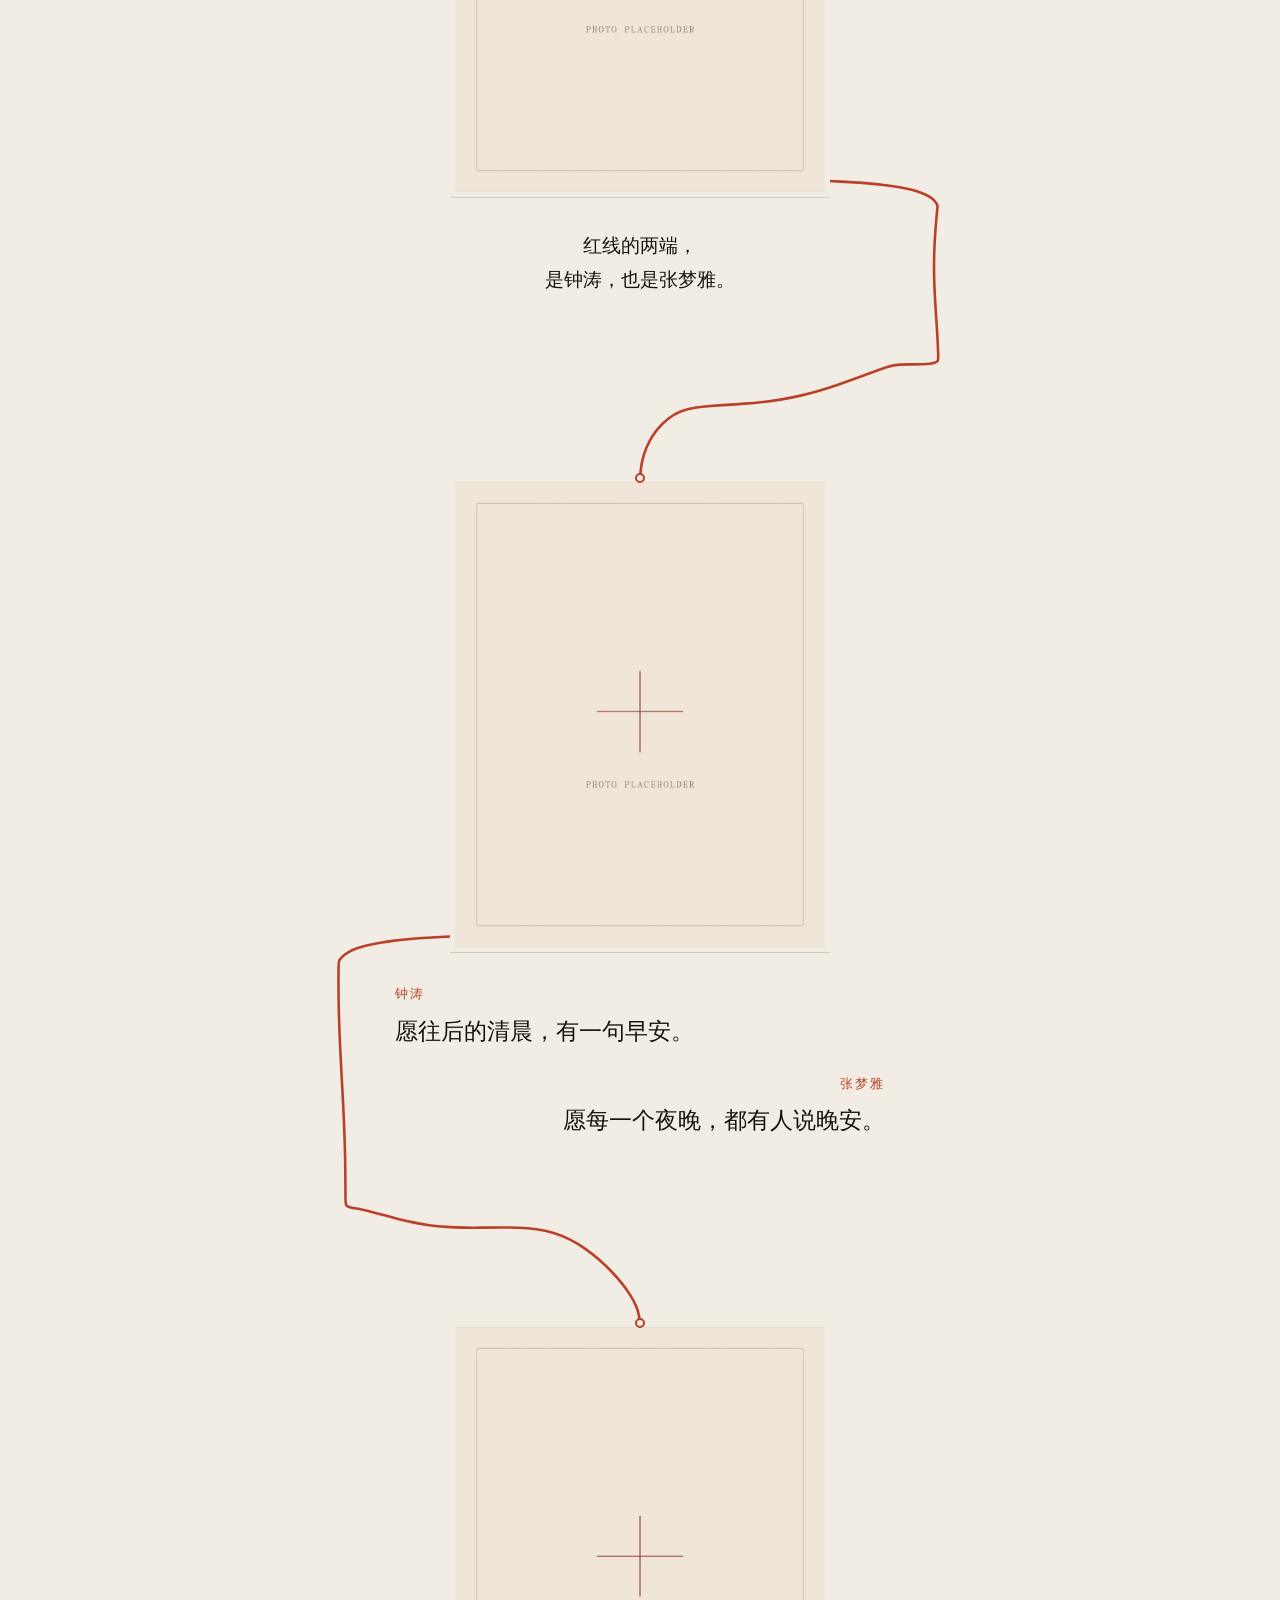
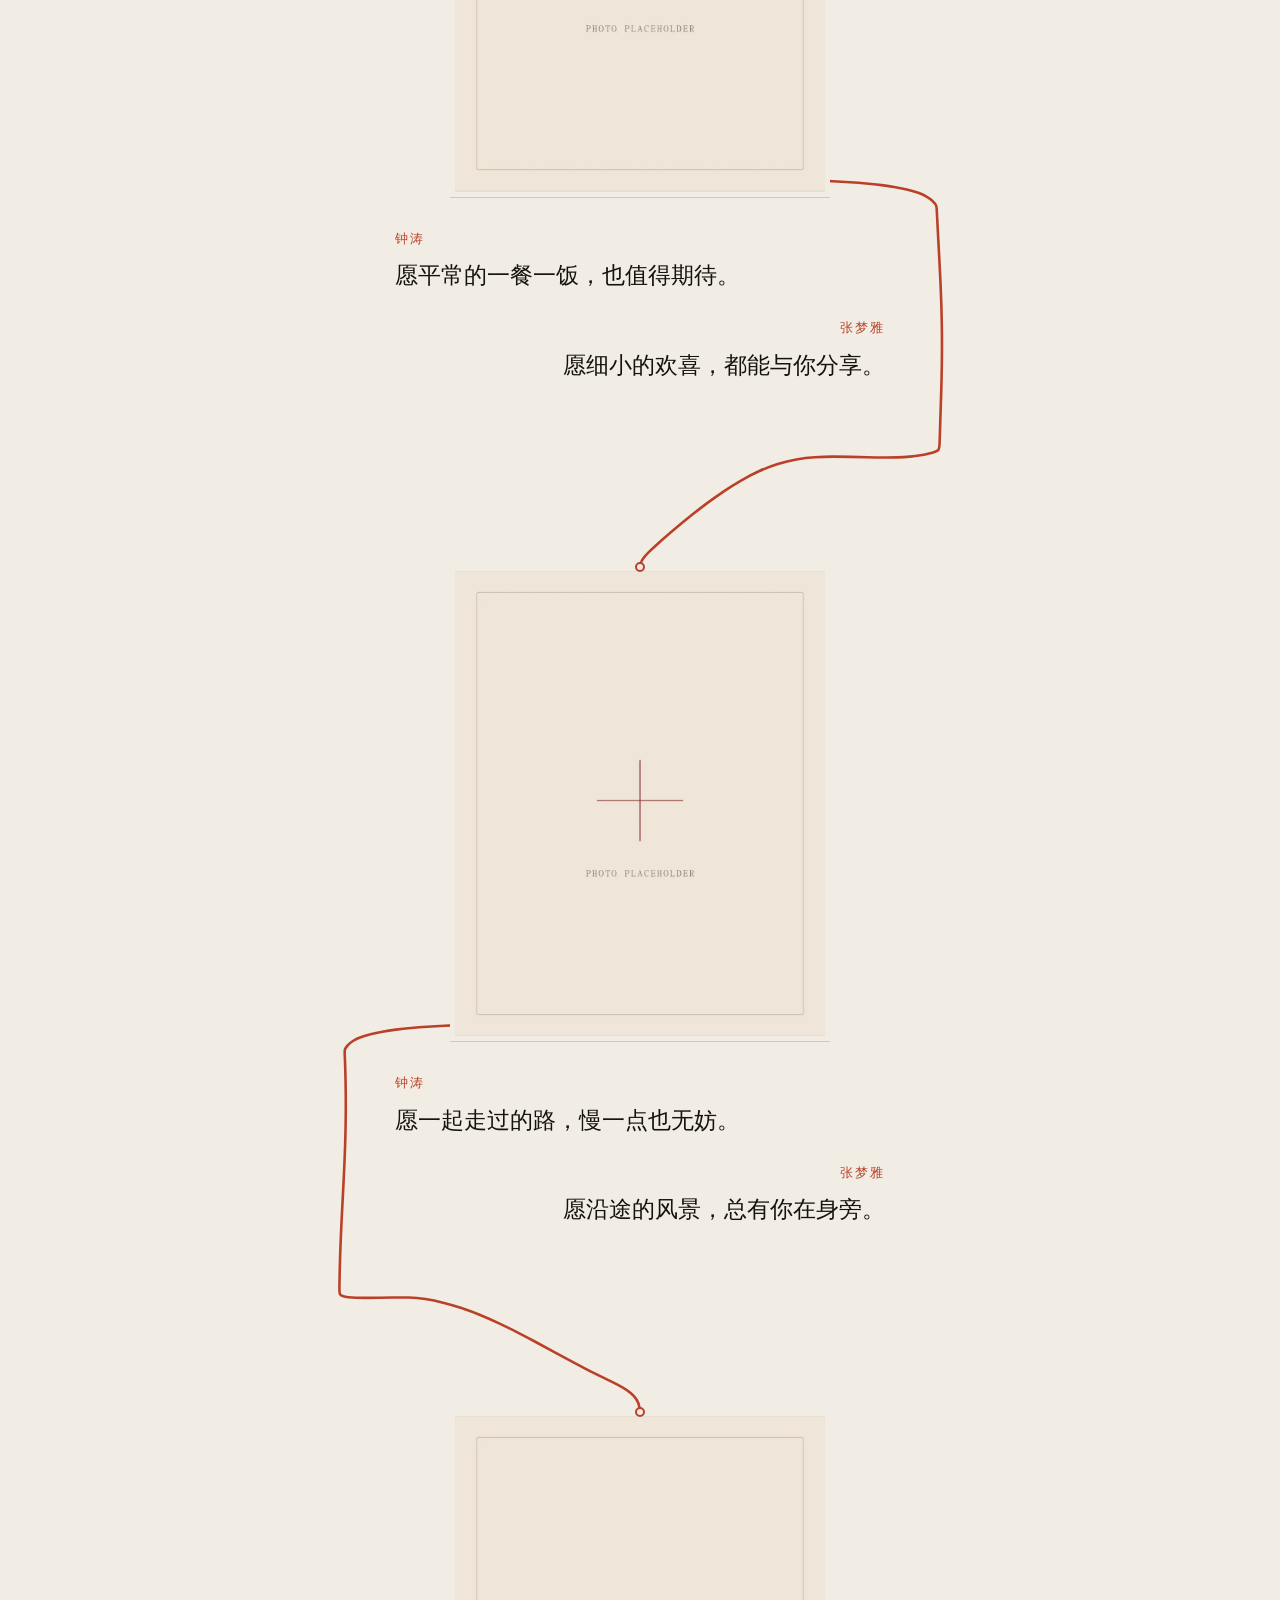
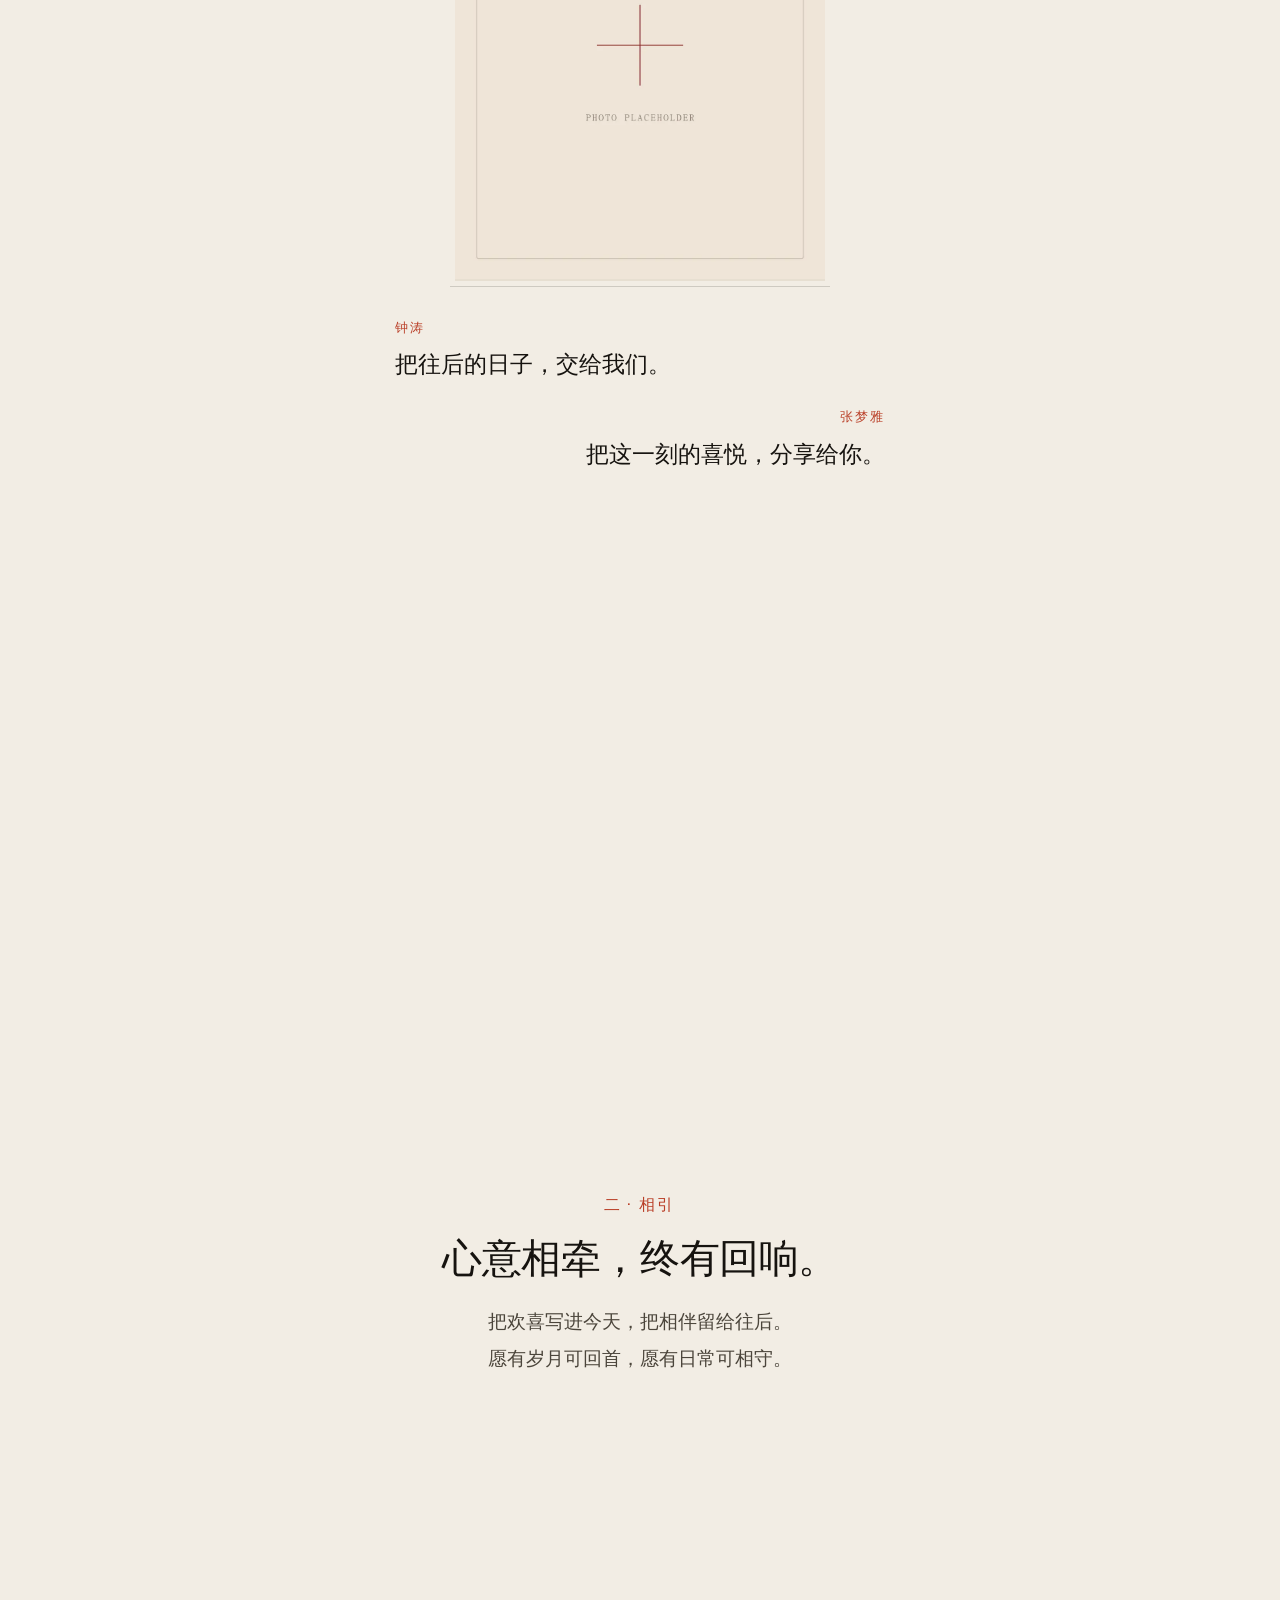
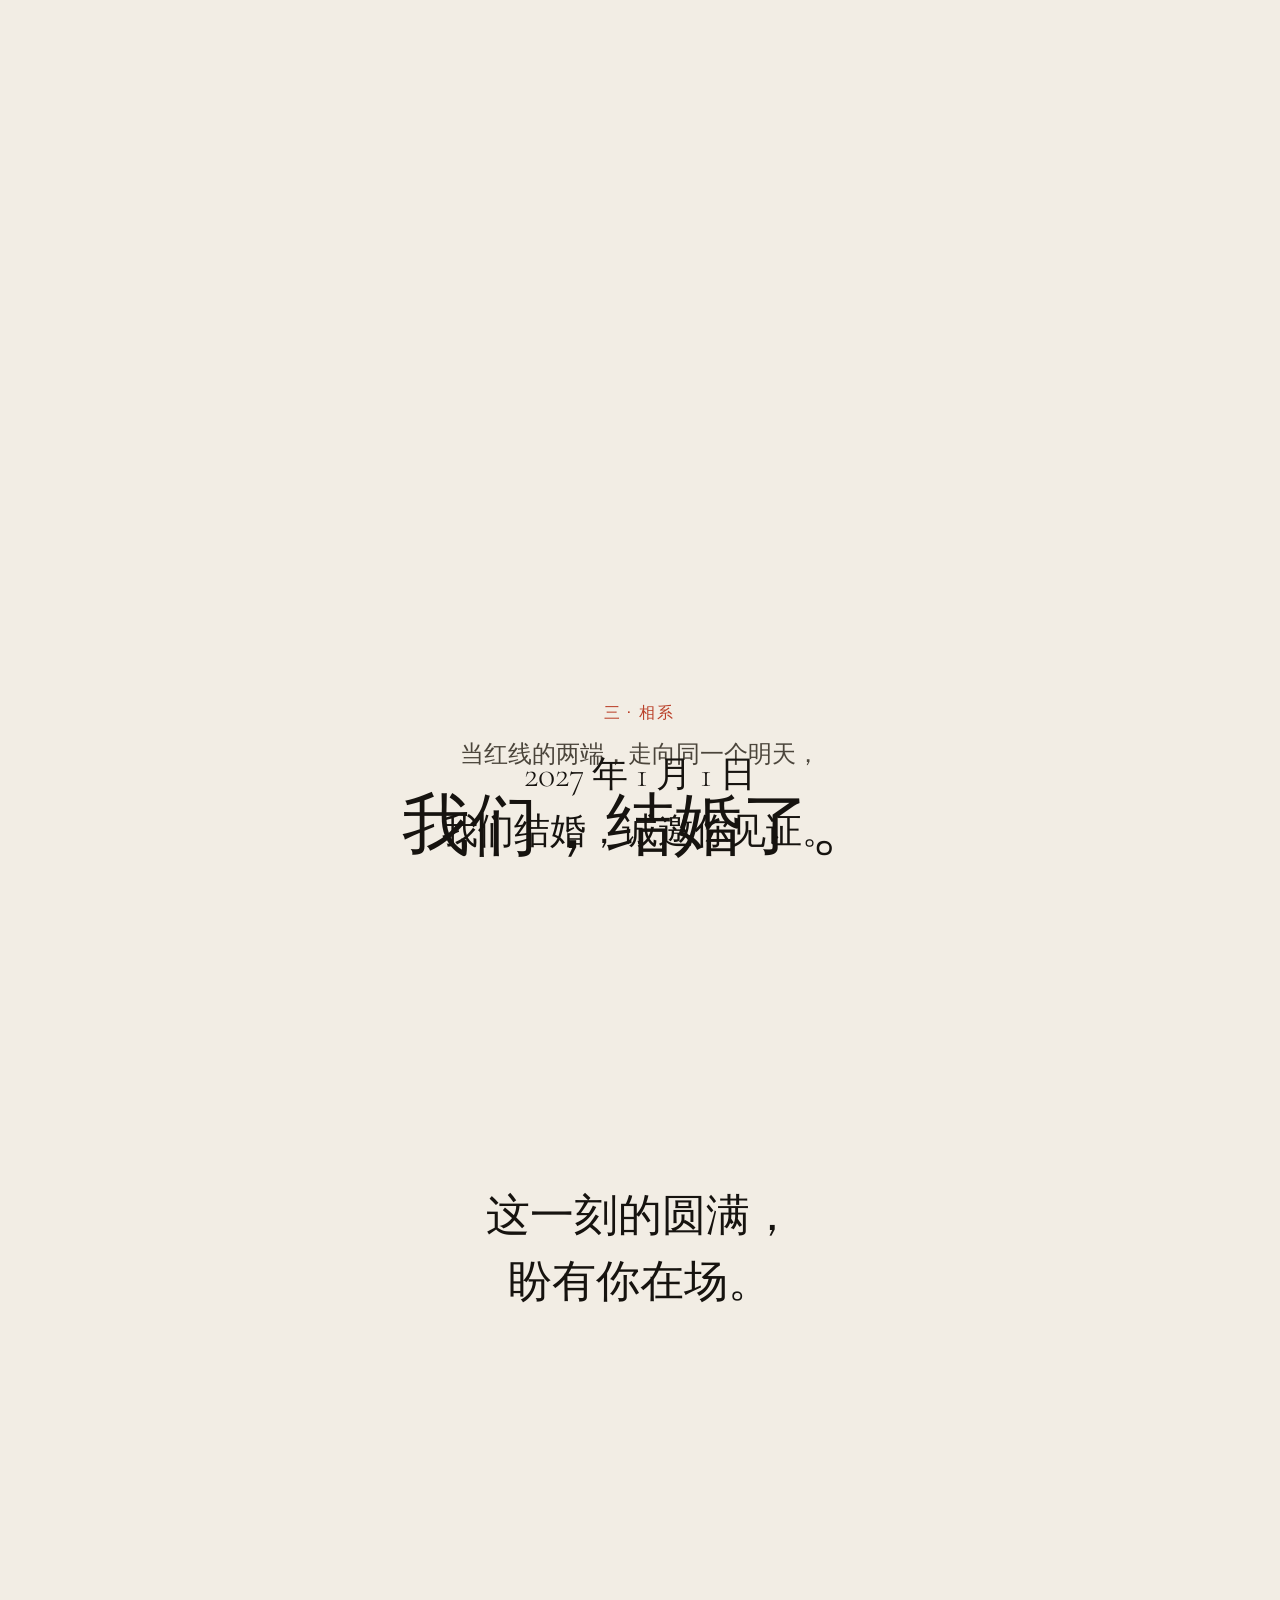
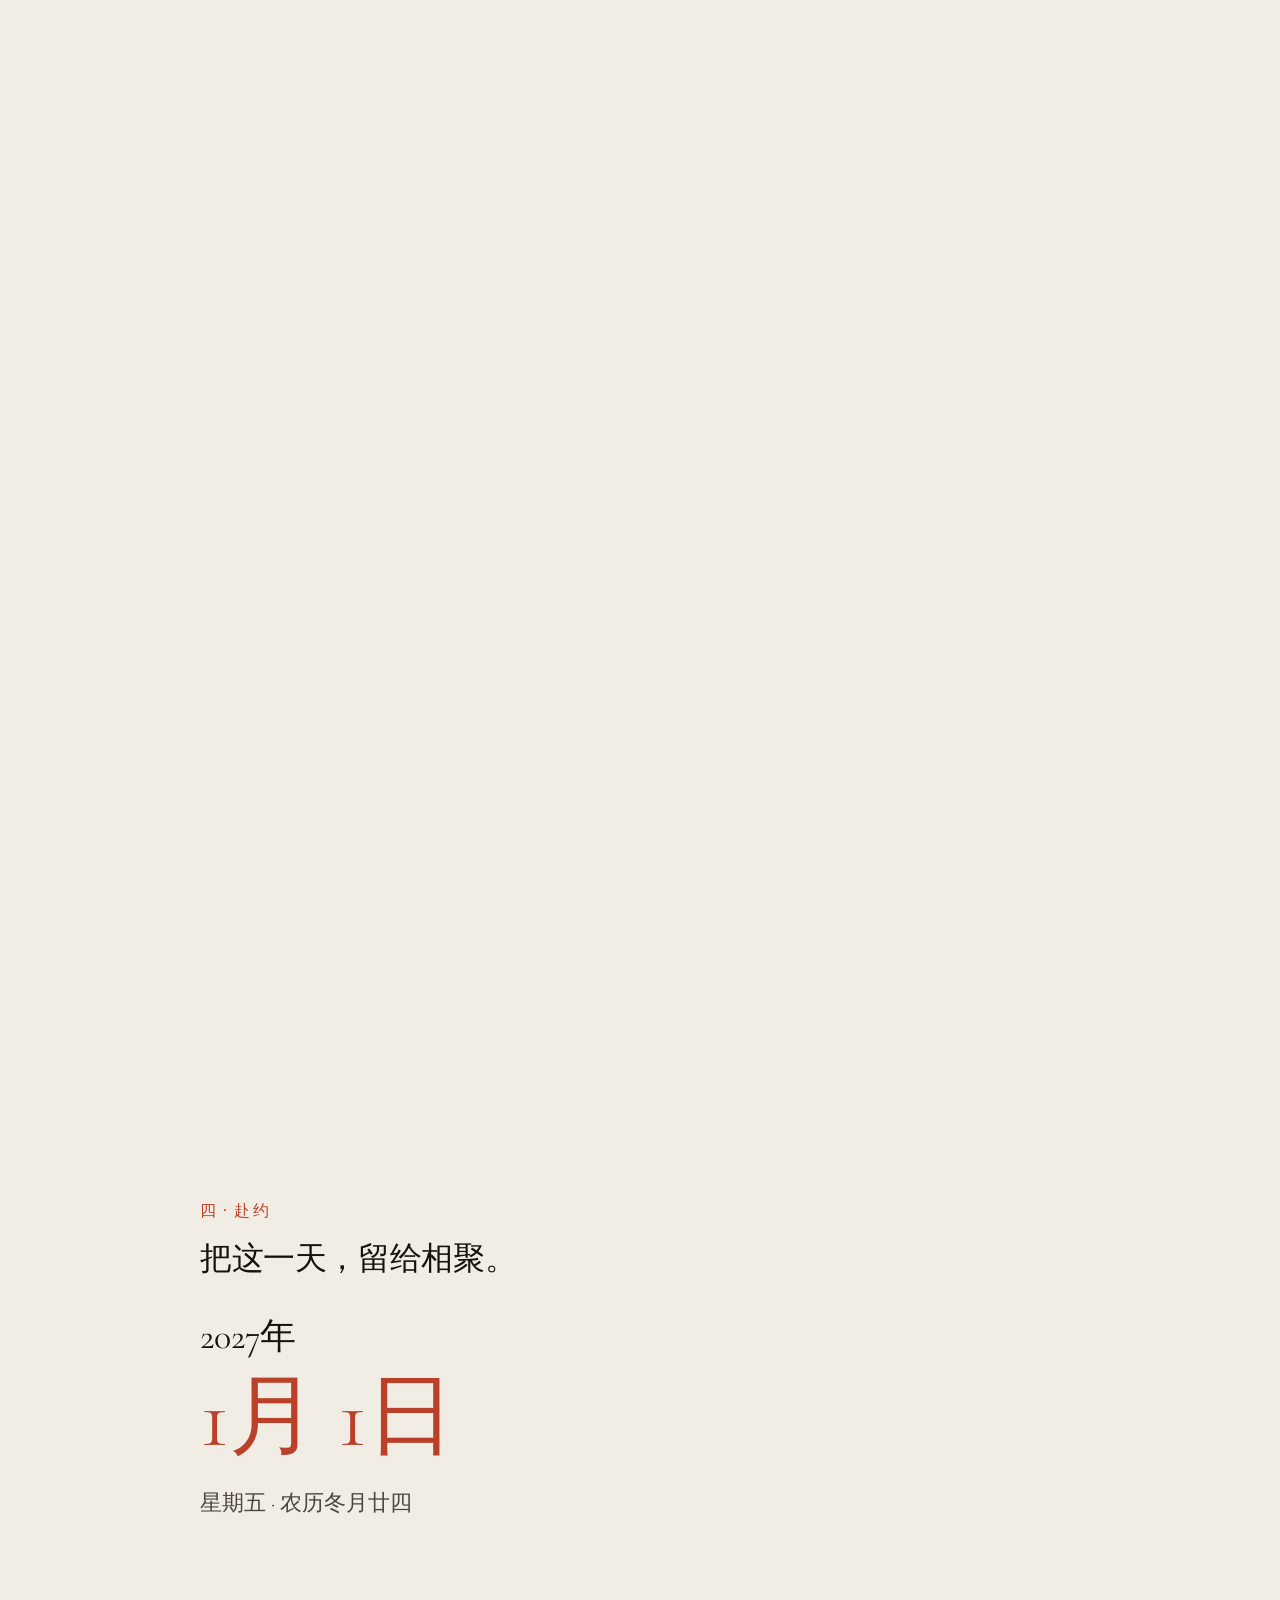
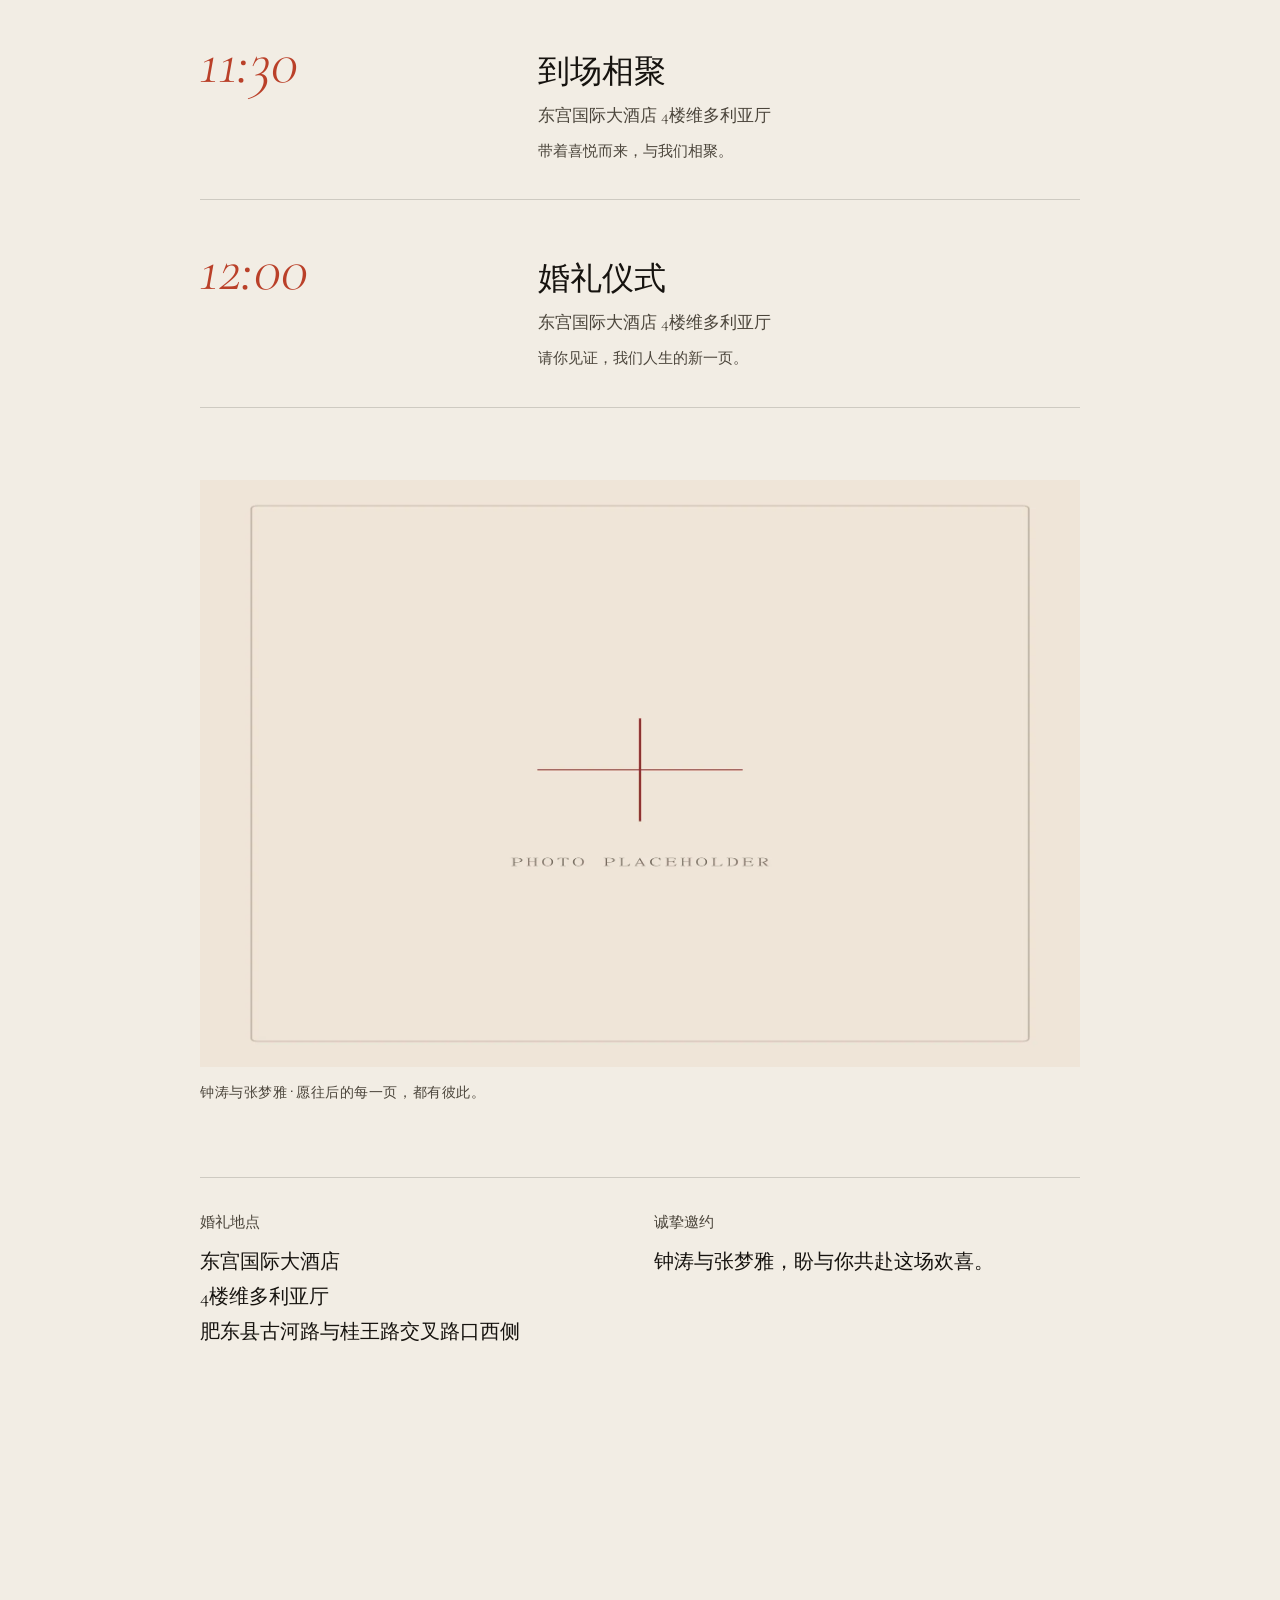
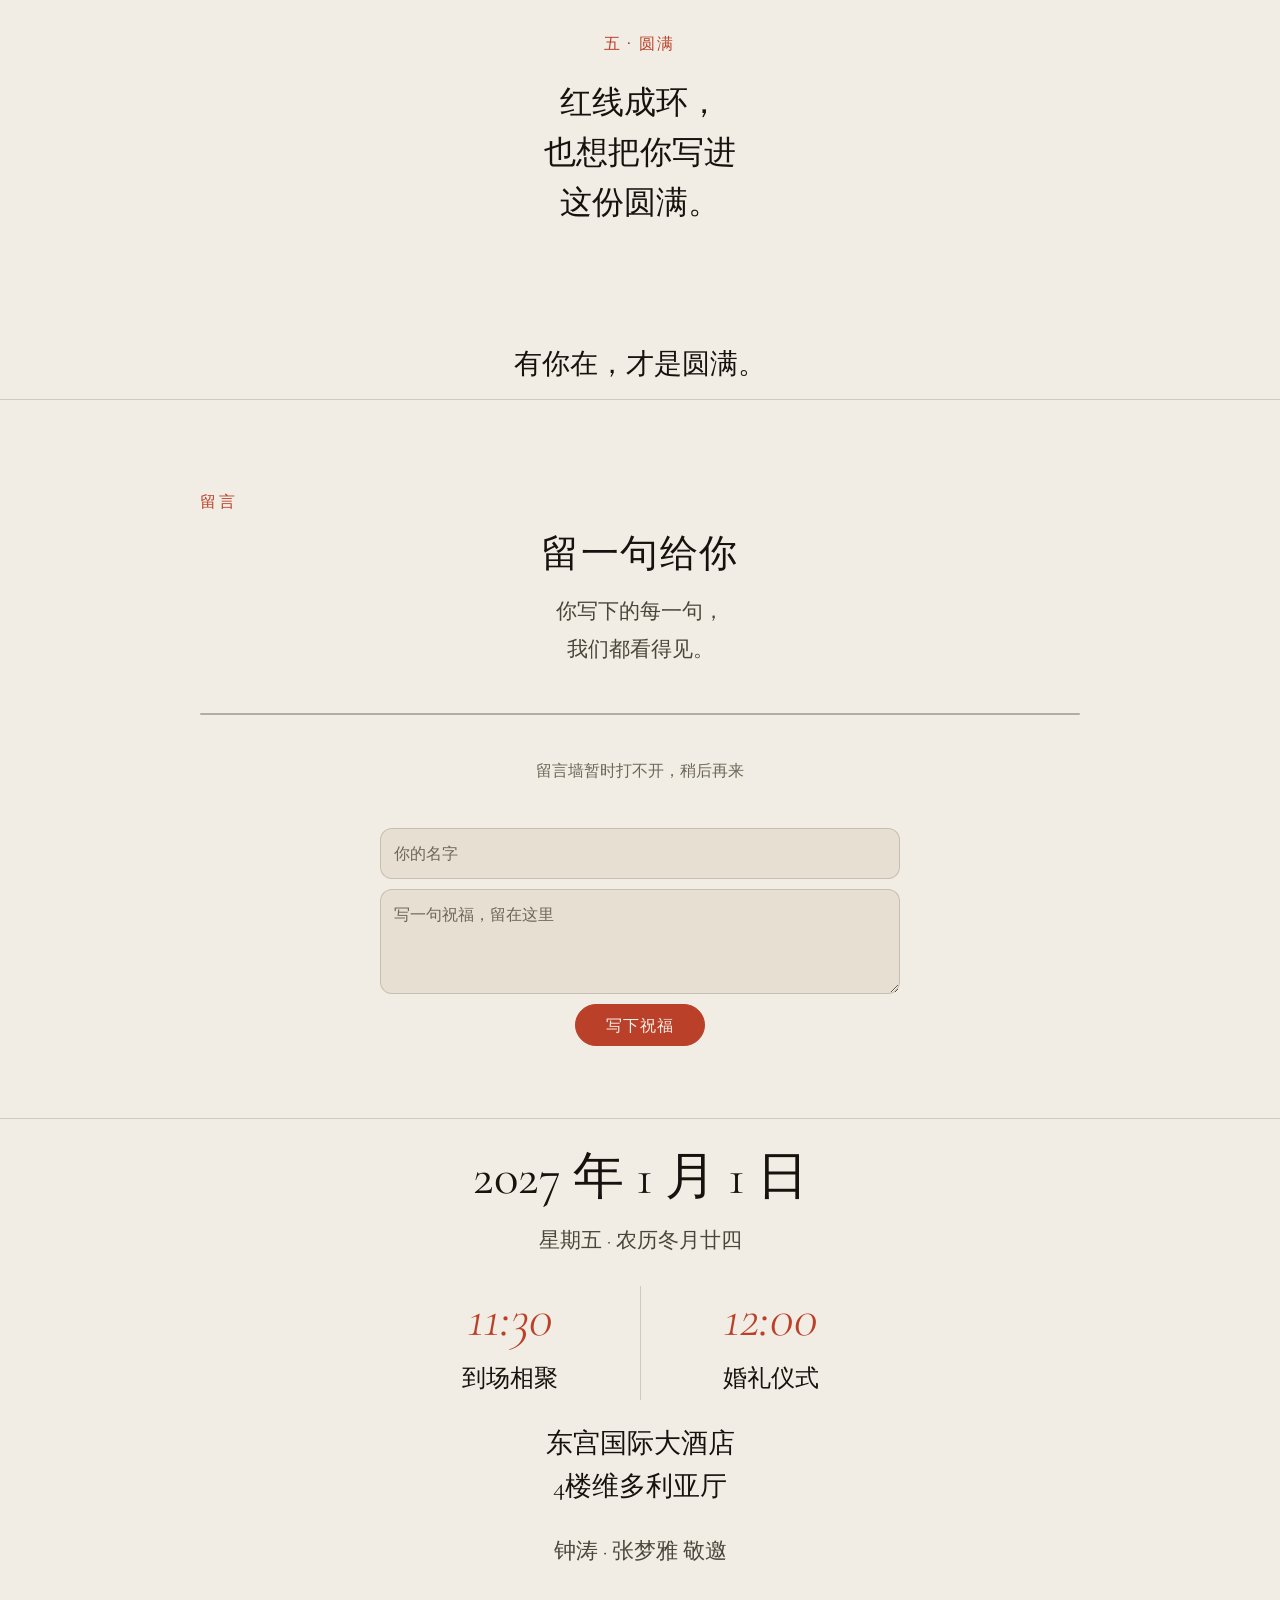
==== commit 2744caa7: "fix(web): 补回 _redirects，恢复短地址 /admin 跳转留言管理后台" ====
--- a/archive-vue/index.html
+++ b/archive-vue/index.html
@@ -12,8 +12,8 @@
     <link rel="preload" href="./fonts/cormorant-var.woff2" as="font" type="font/woff2" crossorigin />
     <link rel="preload" href="./fonts/instrument-var.woff2" as="font" type="font/woff2" crossorigin />
     <title>一线 · 同心｜钟涛与张梦雅的婚礼｜2027年1月1日</title>
-    <script type="module" crossorigin src="./assets/index-BaqtEGNC.js"></script>
-    <link rel="stylesheet" crossorigin href="./assets/index-CGpll2-0.css">
+    <script type="module" crossorigin src="./assets/index-CCJP8joa.js"></script>
+    <link rel="stylesheet" crossorigin href="./assets/index-Cen8yyGe.css">
   </head>
   <body>
     <div id="root"></div>
--- a/archive-vue/assets/index-Cen8yyGe.css
+++ b/archive-vue/assets/index-Cen8yyGe.css
@@ -0,0 +1 @@
+@font-face{font-family:Cormorant;src:url(../fonts/cormorant-var.woff2)format("woff2");font-weight:300 700;font-style:normal;font-display:swap}@font-face{font-family:Cormorant;src:url(../fonts/cormorant-var-italic.woff2)format("woff2");font-weight:300 700;font-style:italic;font-display:swap}@font-face{font-family:Instrument Sans;src:url(../fonts/instrument-var.woff2)format("woff2");font-weight:400 700;font-style:normal;font-display:swap}@property --night{syntax:"<number>";inherits:true;initial-value:0}:root{--night:0;--cut:clamp(0, calc((var(--night) - .44) / .12), 1);--mix:calc(var(--cut) * 100%);--paper-day:#f2ede4;--paper-night:#14100c;--deep-day:#e7dfd1;--deep-night:#1f1a14;--ink-day:#16130f;--ink-night:#efe8d9;--ink2-day:#4b453b;--ink2-night:#b6ad9b;--ink3-day:#6d6659;--ink3-night:#968e7d;--thread-day:#ba4029;--thread-night:#f4643f;--paper:color-mix(in oklab, var(--paper-night) var(--mix), var(--paper-day));--paper-deep:color-mix(in oklab, var(--deep-night) var(--mix), var(--deep-day));--ink:color-mix(in oklab, var(--ink-night) var(--mix), var(--ink-day));--ink-2:color-mix(in oklab, var(--ink2-night) var(--mix), var(--ink2-day));--ink-3:color-mix(in oklab, var(--ink3-night) var(--mix), var(--ink3-day));--thread:color-mix(in oklab, var(--thread-night) var(--mix), var(--thread-day));--rule:color-mix(in srgb, var(--ink) 16%, transparent);--serif:"Cormorant", "Songti SC", "STSong", "Noto Serif CJK SC", serif;--sans:"Instrument Sans", "PingFang SC", "Microsoft YaHei", system-ui, sans-serif;--measure:min(880px, 88vw);--cp:0;--tp:0;--lightningcss-light:initial;--lightningcss-dark: ;color-scheme:light;-webkit-text-size-adjust:100%}*,:before,:after{box-sizing:border-box}html{scroll-behavior:auto}body{background:var(--paper);color:var(--ink);font-family:var(--serif);font-synthesis-weight:none;margin:0;font-size:17px;line-height:1.55;transition:background-color .12s linear,color .12s linear;overflow-x:clip}body:after{content:"";z-index:60;pointer-events:none;opacity:calc(.055 * (1 - var(--night)));background-image:url("data:image/svg+xml,%3Csvg xmlns='http://www.w3.org/2000/svg' width='180' height='180'%3E%3Cfilter id='n'%3E%3CfeTurbulence type='fractalNoise' baseFrequency='0.85' numOctaves='3'/%3E%3C/filter%3E%3Crect width='180' height='180' filter='url(%23n)'/%3E%3C/svg%3E");position:fixed;inset:0}body.holding{-webkit-user-select:none;user-select:none;cursor:grabbing}::selection{background:var(--thread);color:var(--paper)}:focus-visible{outline:2px solid var(--thread);outline-offset:4px;border-radius:1px}.moon{z-index:0;pointer-events:none;opacity:clamp(0, calc((var(--night) - .66) * 3), 1);position:fixed;inset:0}.moon__disc{aspect-ratio:1;width:min(15vmin,118px);transform:translate(-50%, -50%) translateY(calc((1 - var(--tp)) * 6vh));background:radial-gradient(circle,#fcf8ecf0 0%,#f8f2e2e6 58%,#ece4cd8c 82%,#ece4cd00 100%);border-radius:50%;position:absolute;top:13%;left:74%}.moon__disc:after{content:"";background:radial-gradient(circle,#f0e8d017 0%,#f0e8d00b 34%,#f0e8d000 68%);border-radius:50%;position:absolute;inset:-180%}.stage{z-index:1;pointer-events:none;position:fixed;inset:0}.pull-backdrop{z-index:1;pointer-events:none;opacity:0;position:fixed;top:0;left:0;overflow:hidden}.pull-backdrop img{filter:blur(clamp(2px,.35vw,3px));max-width:none;position:absolute}.page{z-index:2;position:relative}.page,.colophon{opacity:calc(1 - 4 * var(--cut) * (1 - var(--cut)))}.skip{z-index:80;background:var(--ink);color:var(--paper);font:500 12px/1 var(--sans);letter-spacing:.1em;text-transform:uppercase;padding:10px 16px;text-decoration:none;position:fixed;top:12px;left:12px;transform:translateY(-160%)}.skip:focus{transform:none}.chapter{padding-inline:max(20px, env(safe-area-inset-left));flex-direction:column;align-items:center;display:flex;position:relative}.hold{grid-template-columns:minmax(0,1fr);align-content:center;place-items:center;width:100%;min-height:100svh;display:grid;position:sticky;top:0}.meta{font:500 11px/1.4 var(--sans);letter-spacing:.22em;text-transform:uppercase;color:var(--ink-3);margin:0}.index{font:400 16px/1.4 var(--sans);letter-spacing:.16em;color:var(--thread);margin:0 0 .9rem}.lead{letter-spacing:-.012em;text-wrap:balance;margin:0;font-size:clamp(1.5rem,3.4vw,2.5rem);font-weight:300;line-height:1.45}.body{color:var(--ink-2);max-width:34em;font-size:clamp(1.02rem,1.5vw,1.2rem);line-height:1.9}.visually-hidden{clip-path:inset(50%);white-space:nowrap;width:1px;height:1px;margin:-1px;padding:0;position:absolute;overflow:hidden}.overture{justify-content:center;min-height:100svh;padding-block:clamp(32px,7svh,72px)}.overture__inner{text-align:center;justify-items:center;gap:clamp(24px,5svh,48px);width:min(880px,88vw);display:grid}.overture .meta{font:500 clamp(21px, 3vw, 28px)/1.6 var(--serif);letter-spacing:.07em;color:var(--ink)}.names{gap:clamp(32px,6svh,64px);width:100%;margin:0;display:grid}.names__row{justify-content:center;display:flex}.name{letter-spacing:.12em;text-indent:.12em;white-space:nowrap;font-size:clamp(50px,11.5vw,112px);font-weight:300;line-height:1.2}.overture__meta{justify-items:center;gap:1rem;display:grid}.overture__date{font:500 clamp(20px, 2.4vw, 25px)/1.6 var(--sans);color:var(--ink);gap:.5em;margin:0;display:grid}.overture__venue{font-family:var(--serif);font-size:clamp(20px,2.2vw,24px);line-height:1.6}.hint{font:400 15px/1.6 var(--sans);letter-spacing:.1em;color:var(--ink-2);margin:0}.jump{font:500 15px/1.6 var(--sans);letter-spacing:.08em;color:var(--ink-2);border-bottom:1px solid var(--rule);padding:5px 0;text-decoration:none}.jump:hover{color:var(--thread);border-color:var(--thread)}.thread{gap:36px;padding-block:clamp(60px,12svh,120px) 12svh}.thread__head{width:min(560px,86vw)}.legend{margin-top:1.4rem}.thread__story{width:min(620px,100%);padding-top:32px;position:relative}.thread__cord{pointer-events:none;width:100%;height:100%;color:var(--thread);position:absolute;inset:0}.thread__moment{justify-items:center;gap:32px;padding-bottom:clamp(144px,20svh,192px);display:grid;position:relative}.thread__moment:last-child{padding-bottom:0}.thread__photo{aspect-ratio:4/5;border:5px solid var(--paper);background:var(--paper-deep);width:min(78vw,380px);box-shadow:0 1px 0 var(--rule);margin:0;position:relative}.thread__photo img{object-fit:contain;width:100%;height:100%;display:block}.thread__pin{z-index:1;border:2px solid var(--thread);background:var(--paper);border-radius:50%;width:10px;height:10px;position:absolute;top:-9px;left:calc(50% - 5px)}.thread__aside{text-align:center;white-space:pre-line;width:80%;margin:0;font-size:19px;line-height:1.8}.pair{gap:22px;width:min(490px,80%);display:grid}.voice{margin:0;font-size:clamp(19px,2.7vw,23px);font-weight:300;line-height:1.75}.voice--a{text-align:left}.voice--b{text-align:right}.voice__who{font:500 13px/1.5 var(--sans);letter-spacing:.16em;color:var(--thread);margin-bottom:.5rem;display:block}.pull{min-height:175svh}.pull__inner{text-align:center;justify-items:center;gap:clamp(28px,4svh,48px);width:min(720px,88vw);padding-block:4svh;display:grid}.pull__photo{touch-action:pan-y pinch-zoom;-webkit-user-select:none;user-select:none;width:100%;height:clamp(240px,52svh,480px);position:relative}.pull__handle{touch-action:pan-y;cursor:grab;position:absolute;inset:0}.pull__note{font:400 clamp(14px, 1.3vw, 18px)/1.6 var(--serif);letter-spacing:.06em;color:var(--thread);white-space:nowrap;pointer-events:none;opacity:0;will-change:transform, opacity;margin:0;position:fixed;top:0;left:0}.pull__copy{width:100%;max-width:620px}.pull__copy .body{white-space:pre-line;margin:1rem auto 0}.caption{font:400 14px/1.7 var(--sans);letter-spacing:.04em;color:var(--ink-2)}.tie{min-height:235svh}.tie__inner{text-align:center;grid-template-columns:minmax(0,1fr);justify-items:center;gap:12px;width:min(760px,92vw);padding-block:clamp(20px,4svh,40px);display:grid}.tie__inner>.index{margin-bottom:0}.tie__stack{align-items:center;width:100%;min-height:112px;display:grid}.tie__stack>*{grid-area:1/1}.tie__first{opacity:clamp(0, calc(3.34 - var(--tp) * 8.34), 1);justify-items:center;gap:10px;display:grid}.tie__before{color:var(--ink-2);margin:0;font-size:clamp(17px,2.6vw,24px)}.tie__headline{text-wrap:balance;transform:scale(calc(1 + var(--tp) * .04));margin:0;font-size:clamp(34px,9vw,68px);font-weight:300;line-height:1.3}.tie__merged{white-space:pre-line;opacity:clamp(0, calc(var(--tp) * 7.15 - 3), 1);margin:0;font-size:clamp(24px,4.5vw,36px);font-weight:300;line-height:1.6}.tie__knot{width:min(96vw,1000px);height:clamp(200px,32svh,300px)}.tie__after{font:400 clamp(36px, 5vw, 44px)/1.5 var(--serif);white-space:pre-line;color:var(--ink);opacity:clamp(0, calc(var(--tp) * 7.15 - 3.9), 1);margin:0}.day{gap:clamp(40px,8svh,72px);padding-block:14svh 16svh}.day__head{width:var(--measure)}.day__head .lead{font-size:clamp(24px,3.5vw,32px)}.day__date{gap:18px;margin:32px 0 0;display:grid}.day__date time{gap:6px;display:grid}.day__year{font-size:clamp(26px,4vw,36px);line-height:1.3}.day__monthday{color:var(--thread);font-size:clamp(54px,13vw,88px);line-height:1.15}.day__calendar{color:var(--ink-2);font-size:clamp(18px,2.5vw,22px)}.schedule{width:var(--measure);margin:0;padding:0;list-style:none;display:grid}.row{border-top:1px solid var(--rule);grid-template-columns:minmax(100px,.55fr) 1fr;align-items:baseline;column-gap:clamp(16px,4vw,40px);padding:clamp(26px,4svh,42px) 0;display:grid}.row:last-child{border-bottom:1px solid var(--rule)}.row[data-active="1"]{border-top-color:#0000}.row__time{font-variant-numeric:lining-nums;letter-spacing:.01em;color:var(--thread);white-space:nowrap;font:italic 500 clamp(38px,7vw,62px)/1.1 Cormorant,Georgia,serif}.row__name{font-size:clamp(23px,3.8vw,32px);font-weight:300;line-height:1.45;display:block}.row__where{color:var(--ink-2);margin-top:.4em;font-size:17px;display:block}.row__note{font:400 15px/1.7 var(--sans);color:var(--ink-2);margin-top:.6em;display:block}.plate{width:var(--measure);gap:.9rem;margin:0;display:grid}.plate__frame{background:var(--paper-deep);aspect-ratio:1920/1281;position:relative;overflow:hidden}.plate__frame img{object-fit:cover;width:100%;height:100%;display:block}.facts{width:var(--measure);border-top:1px solid var(--rule);grid-template-columns:repeat(auto-fit,minmax(230px,1fr));gap:28px;margin:0;padding-top:2rem;display:grid}.fact dt{font:500 15px/1.6 var(--sans);color:var(--ink-2);margin-bottom:.7rem}.fact dd{margin:0;font-size:20px;line-height:1.75}.ring{padding-block:clamp(80px,14svh,140px) 12px}.ring__inner{text-align:center;justify-items:center;width:100%;display:grid}.ring__message{width:min(58vw,260px);padding-block:12px}.ring__message .index{margin-bottom:24px}.ring__lead{white-space:pre-line;margin:0;font-size:clamp(24px,4vw,32px);font-weight:300;line-height:1.55}.ring__closing{margin:clamp(72px,12svh,104px) 0 0;font-size:clamp(20px,3vw,28px)}.colophon{z-index:2;padding:20px 20px max(88px, calc(64px + env(safe-area-inset-bottom)));text-align:center;border-top:1px solid var(--rule);position:relative}.colophon p{margin:0;font-size:19px;line-height:1.8}.colophon .colophon__date{font:400 clamp(28px, 6.5vw, 38px)/1.5 var(--serif)}.colophon .colophon__calendar{color:var(--ink-2);margin-top:6px;font-size:16px}.colophon__schedule{grid-template-columns:repeat(2,minmax(0,1fr));width:min(360px,100%);margin:26px auto 22px;display:grid}.colophon__schedule p+p{border-left:1px solid var(--rule)}.colophon__schedule time{color:var(--thread);font:italic 500 38px/1.2 Cormorant,Georgia,serif;display:block}.colophon__schedule span{margin-top:6px;font-size:18px;display:block}.colophon .colophon__venue{font-size:20px;line-height:1.6}.colophon .colophon__signature{color:var(--ink-2);margin-top:24px;font-size:17px}@media (width>=800px){.colophon .colophon__date{font-size:clamp(42px,4vw,56px)}.colophon .colophon__calendar{font-size:21px}.colophon__schedule{width:min(520px,100%)}.colophon__schedule time{font-size:54px}.colophon__schedule span{font-size:24px}.colophon .colophon__venue{font-size:27px}.colophon .colophon__signature{font-size:22px}}@media (width<=640px) and (orientation:portrait){.pull__photo{aspect-ratio:4/5;height:auto}}@media (pointer:coarse){.pull__handle{height:var(--pull-touch-height,calc(10svh + 12px));top:30%;bottom:auto;transform:translateY(-50%)}}@media (width<=799px),(pointer:coarse){.colophon{padding-bottom:max(58.667px, calc(38px + env(safe-area-inset-bottom)))}}@media (height<=680px){.overture{padding-block:24px}.overture__inner{gap:20px}.names{gap:28px}.name{font-size:clamp(46px,9vw,70px)}.overture__meta{gap:10px}.overture__date,.overture__venue{font-size:18px}.pull__inner{gap:20px;padding-block:20px}.pull__copy .body{font-size:17px;line-height:1.7}.tie__inner{gap:8px;padding-block:16px}.tie__stack{min-height:100px}}@media (orientation:landscape) and (height<=500px){.hold{position:relative}.pull,.tie{min-height:0}.pull__photo{width:min(100%,97.5svh);height:65svh}}@media (prefers-reduced-motion:reduce){html{scroll-behavior:auto}*,:before,:after{transition-duration:.001ms!important;animation-duration:.001ms!important;animation-iteration-count:1!important}.tie__first{display:none}.tie__merged,.tie__after{opacity:1}}.guestbook{z-index:2;border-top:1px solid var(--rule);background:var(--paper);padding:clamp(64px,10svh,110px) 20px clamp(48px,8svh,80px);position:relative}.guestbook__inner{width:var(--measure);margin:0 auto}.guestbook__title{font:300 clamp(26px, 5vw, 38px)/1.5 var(--serif);text-align:center;letter-spacing:.04em;margin:0}.guestbook__lead{text-align:center;white-space:pre-line;color:var(--ink-2);margin:10px 0 0;font-size:18px;line-height:1.8}.guestbook__list{background:var(--rule);border:1px solid var(--rule);border-radius:14px;gap:1px;margin:clamp(28px,5svh,44px) 0 0;padding:0;list-style:none;display:grid;overflow:hidden}.guestbook__item{background:var(--paper);padding:14px 16px}.guestbook__item-text{white-space:pre-wrap;overflow-wrap:anywhere;margin:0;font-size:17px;line-height:1.75}.guestbook__item-meta{color:var(--ink-3);align-items:baseline;gap:10px;margin:8px 0 0;font-size:13px;display:flex}.guestbook__pin{letter-spacing:.08em;color:var(--thread);border:1px solid var(--thread);border-radius:999px;padding:0 6px;font-size:11px}.guestbook__time{margin-left:auto}.guestbook__note{text-align:center;color:var(--ink-3);margin:clamp(28px,5svh,44px) 0 0;font-size:16px}.guestbook__form{margin:clamp(28px,5svh,44px) 0 0;gap:10px;max-width:520px;margin-inline:auto;display:grid}.guestbook__input,.guestbook__textarea{width:100%;font:400 16px/1.7 var(--sans);color:var(--ink);background:var(--paper-deep);border:1px solid var(--rule);appearance:none;border-radius:12px;padding:11px 13px;transition:border-color .16s}.guestbook__textarea{resize:vertical;min-height:92px}.guestbook__input::placeholder,.guestbook__textarea::placeholder{color:var(--ink-3)}.guestbook__input:focus,.guestbook__textarea:focus{border-color:var(--thread);outline:none}.guestbook__submit{font:500 16px/1 var(--sans);letter-spacing:.06em;color:#f7f2e9;background:var(--thread);border:1px solid var(--thread);cursor:pointer;border-radius:999px;justify-self:center;padding:12px 30px;transition:opacity .16s}.guestbook__submit:disabled{opacity:.55;cursor:default}.guestbook__status{text-align:center;color:var(--ink-3);margin:0;font-size:14px}@media (width>=800px){.guestbook__item-text{font-size:19px}.guestbook__lead{font-size:21px}}@font-face{font-family:Cover WenKai;src:url(../fonts/cover-wenkai.woff2)format("woff2");font-weight:400;font-style:normal;font-display:swap;unicode-range:U+5F20,U+68A6,U+6D9B,U+949F,U+96C5}@font-face{font-family:Cover Brush;src:url(../fonts/cover-brush.woff2)format("woff2");font-weight:400;font-style:normal;font-display:swap;unicode-range:U+4EEC,U+4F60,U+5171,U+5A5A,U+6211,U+7684,U+793C,U+8BDA,U+8D74,U+9080,U+FF0C}.chapter.overture{padding-block:max(88px, calc(env(safe-area-inset-top) + 72px)) max(64px, calc(env(safe-area-inset-bottom) + 48px))}.overture .overture__inner{gap:clamp(24px,4svh,40px);width:min(880px,100%)}.overture .meta{letter-spacing:.015em;text-wrap:balance;font-family:Cover Brush,Kaiti SC,KaiTi,serif;font-size:clamp(23px,5.8vw,32px);font-weight:400;line-height:1.4}.overture .names{gap:clamp(32px,5svh,52px)}.overture .name{letter-spacing:.055em;text-indent:.055em;font-synthesis:none;font-family:Cover WenKai,Kaiti SC,KaiTi,serif;font-size:clamp(72px,21.5vw,120px);font-weight:400;line-height:1.15}.overture .overture__meta{gap:clamp(16px,2.2svh,22px)}.overture .overture__date{font-family:var(--serif);gap:6px;font-weight:400;line-height:1.4}.overture__date time{letter-spacing:.025em;white-space:nowrap;font-size:clamp(26px,6.8vw,34px)}.overture__calendar{font:400 clamp(16px, 4.1vw, 18px)/1.5 var(--sans);color:var(--ink-2);letter-spacing:.04em;white-space:nowrap}.overture .overture__venue{font:400 clamp(19px, 4.9vw, 23px)/1.55 var(--serif);letter-spacing:.045em;white-space:nowrap;gap:2px;margin:0;display:grid}.overture__room{letter-spacing:.09em;font-size:.92em}.overture .hint{letter-spacing:.14em;font-size:13px}.overture .overture__jump{top:max(14px, env(safe-area-inset-top));right:max(16px, env(safe-area-inset-right));letter-spacing:.06em;border:0;justify-content:center;align-items:center;gap:9px;min-height:44px;padding:8px 6px;font-size:12px;font-weight:400;line-height:1.4;display:inline-flex;position:absolute}.overture__jump span{border-bottom:1px solid var(--rule);padding-block:4px}.overture__jump:hover span{border-color:currentColor}.overture__jump svg{flex:none}@media (width>=700px){.overture .overture__jump{font-size:14px;top:24px;right:clamp(28px,4vw,64px)}}@media (height<=680px){.chapter.overture{padding-block:max(78px, calc(env(safe-area-inset-top) + 64px)) max(54px, calc(env(safe-area-inset-bottom) + 40px))}.overture .overture__inner{gap:22px}.overture .meta{font-size:22px}.overture .names{gap:30px}.overture .name{font-size:clamp(64px,20vw,90px)}.overture .overture__meta{gap:14px}.overture__date time{font-size:26px}.overture__calendar{font-size:16px}.overture .overture__venue{font-size:19px}}.day>.plate{display:block}.day>.plate>.caption{margin-block-start:.9rem}.day .plate__frame img{height:auto}.reading-nav{z-index:70;right:max(18px, env(safe-area-inset-right));bottom:max(18px, env(safe-area-inset-bottom));border:1px solid color-mix(in srgb, var(--thread) 45%, transparent);background:var(--paper);width:50px;height:50px;color:var(--thread);box-shadow:0 2px 12px color-mix(in srgb, var(--ink) 5%, transparent);cursor:pointer;touch-action:manipulation;border-radius:50%;place-items:center;padding:12px;display:grid;position:fixed}.reading-nav svg{fill:none;stroke:currentColor;stroke-width:1.5px;stroke-linecap:round;stroke-linejoin:round;width:24px;height:24px;transition:transform .24s}.reading-nav[data-direction=up] svg{transform:rotate(180deg)}.reading-nav[aria-disabled=true]{cursor:default}@media (hover:hover){.reading-nav:hover{border-color:var(--thread)}}
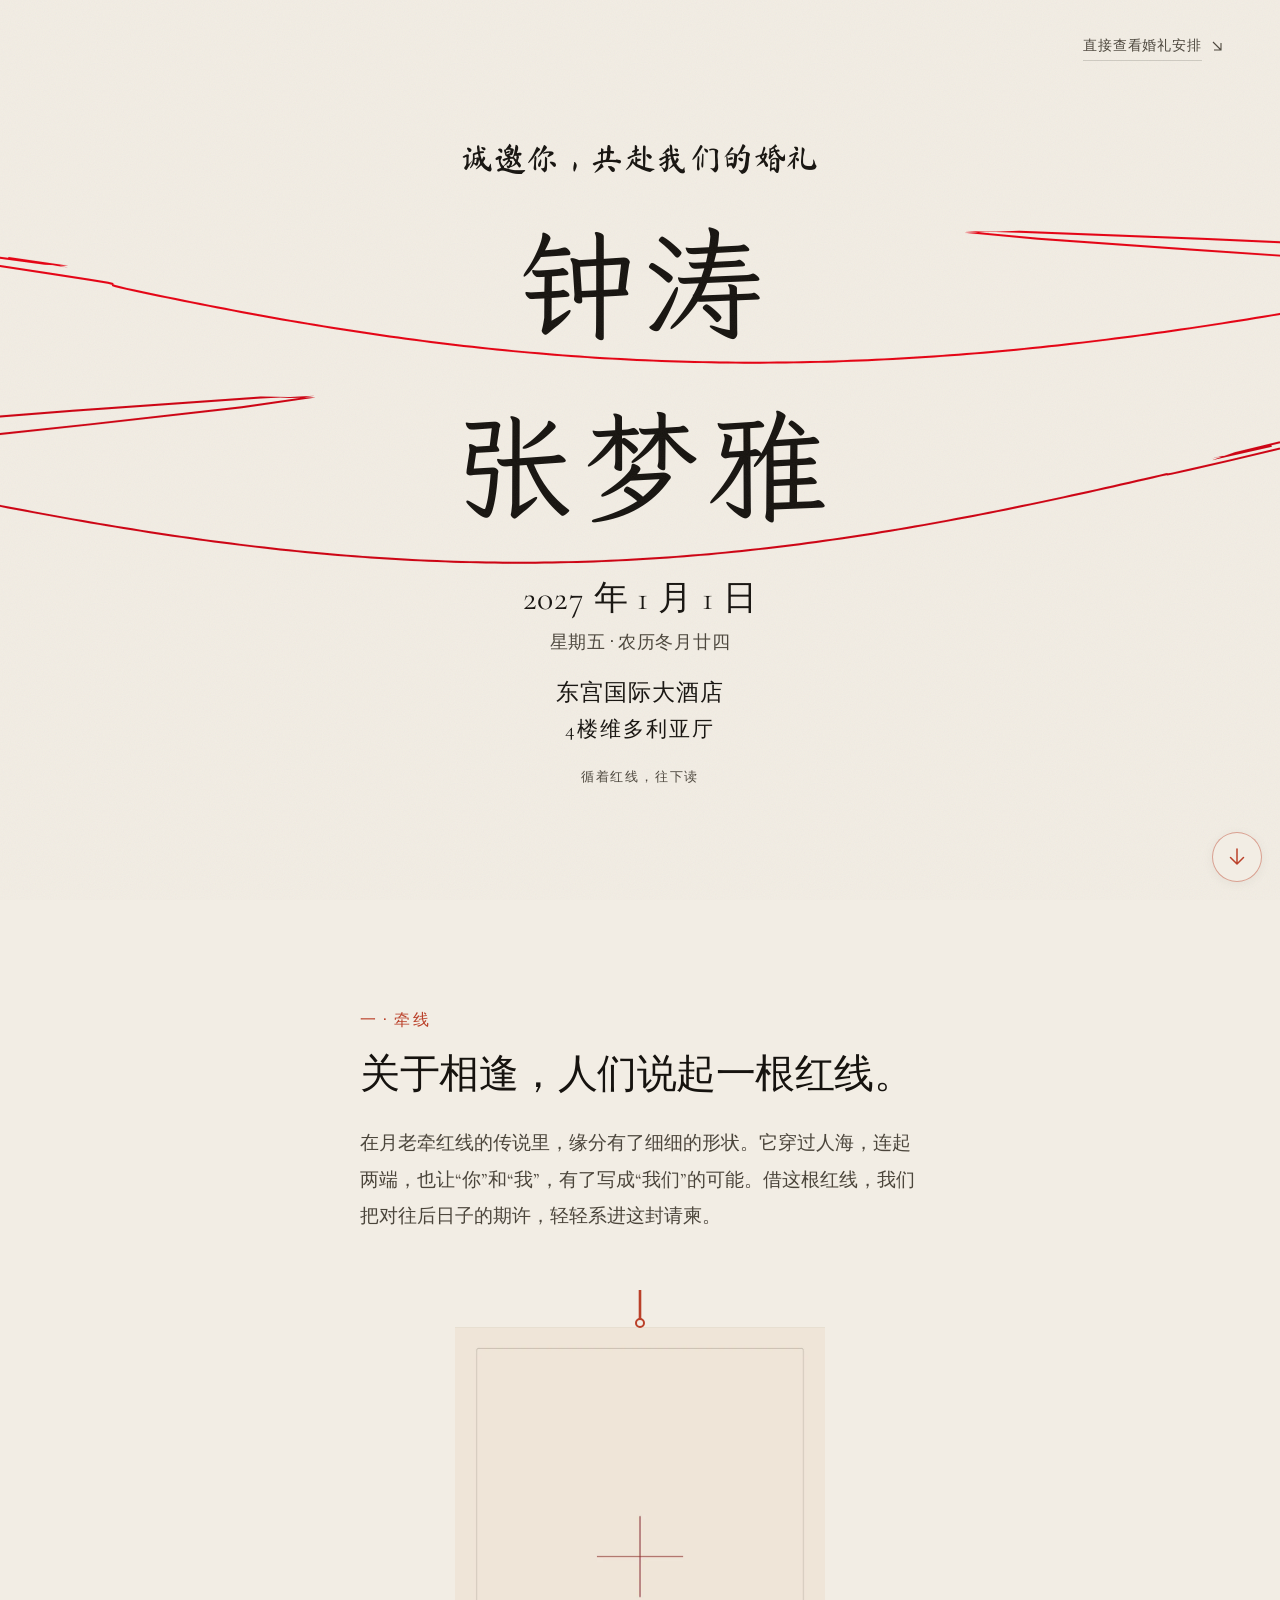
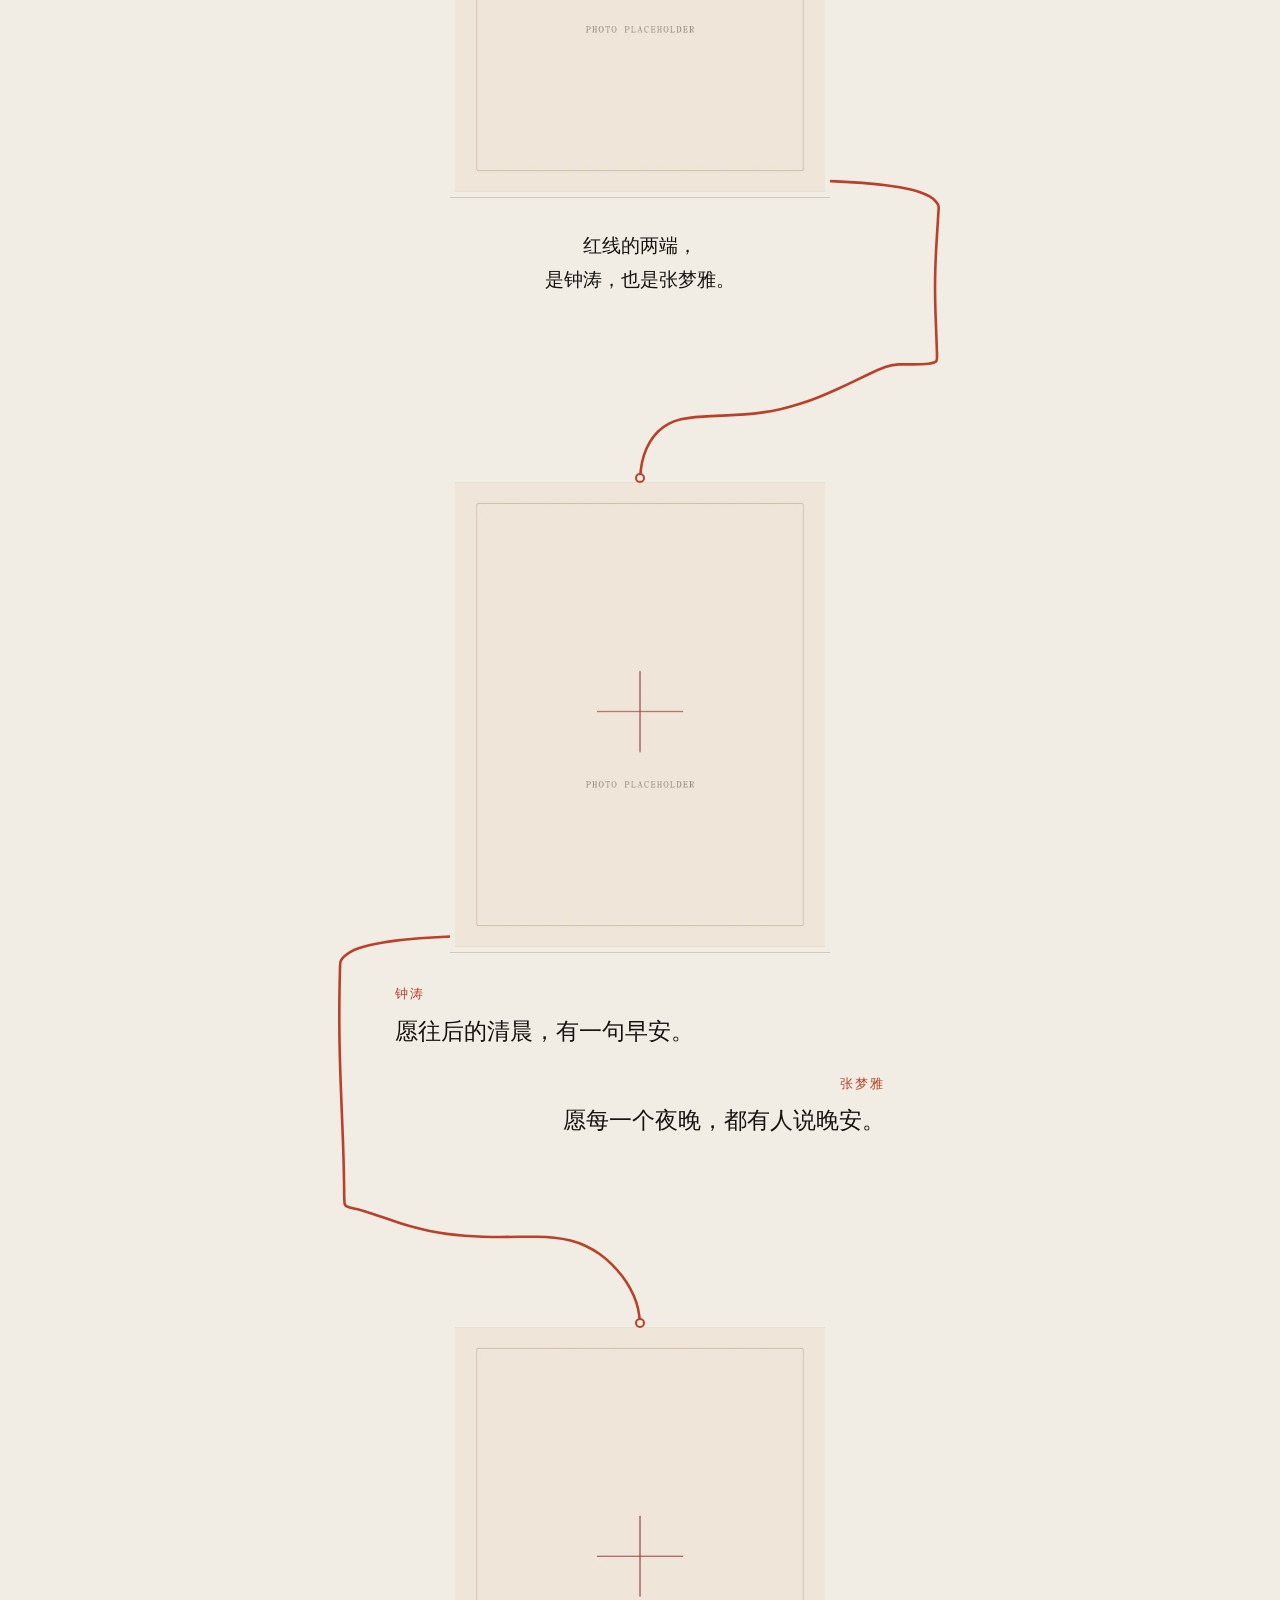
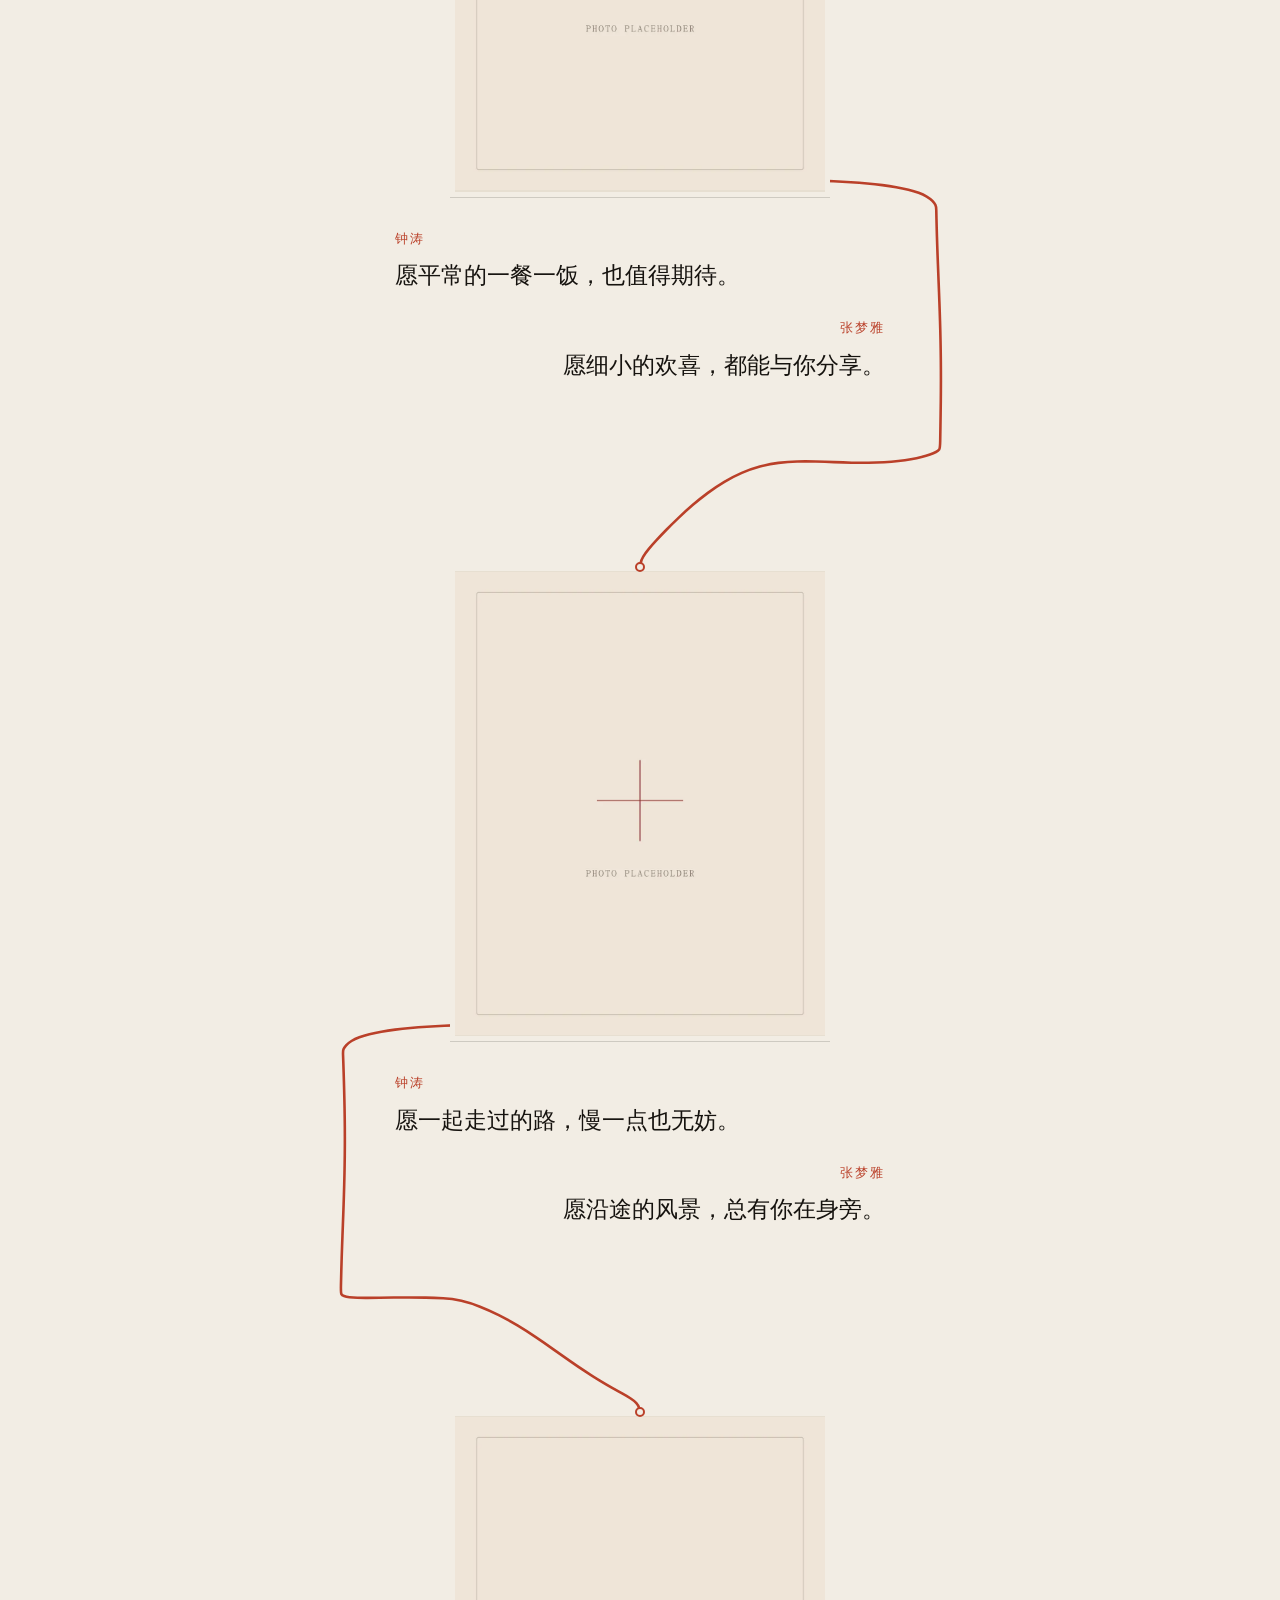
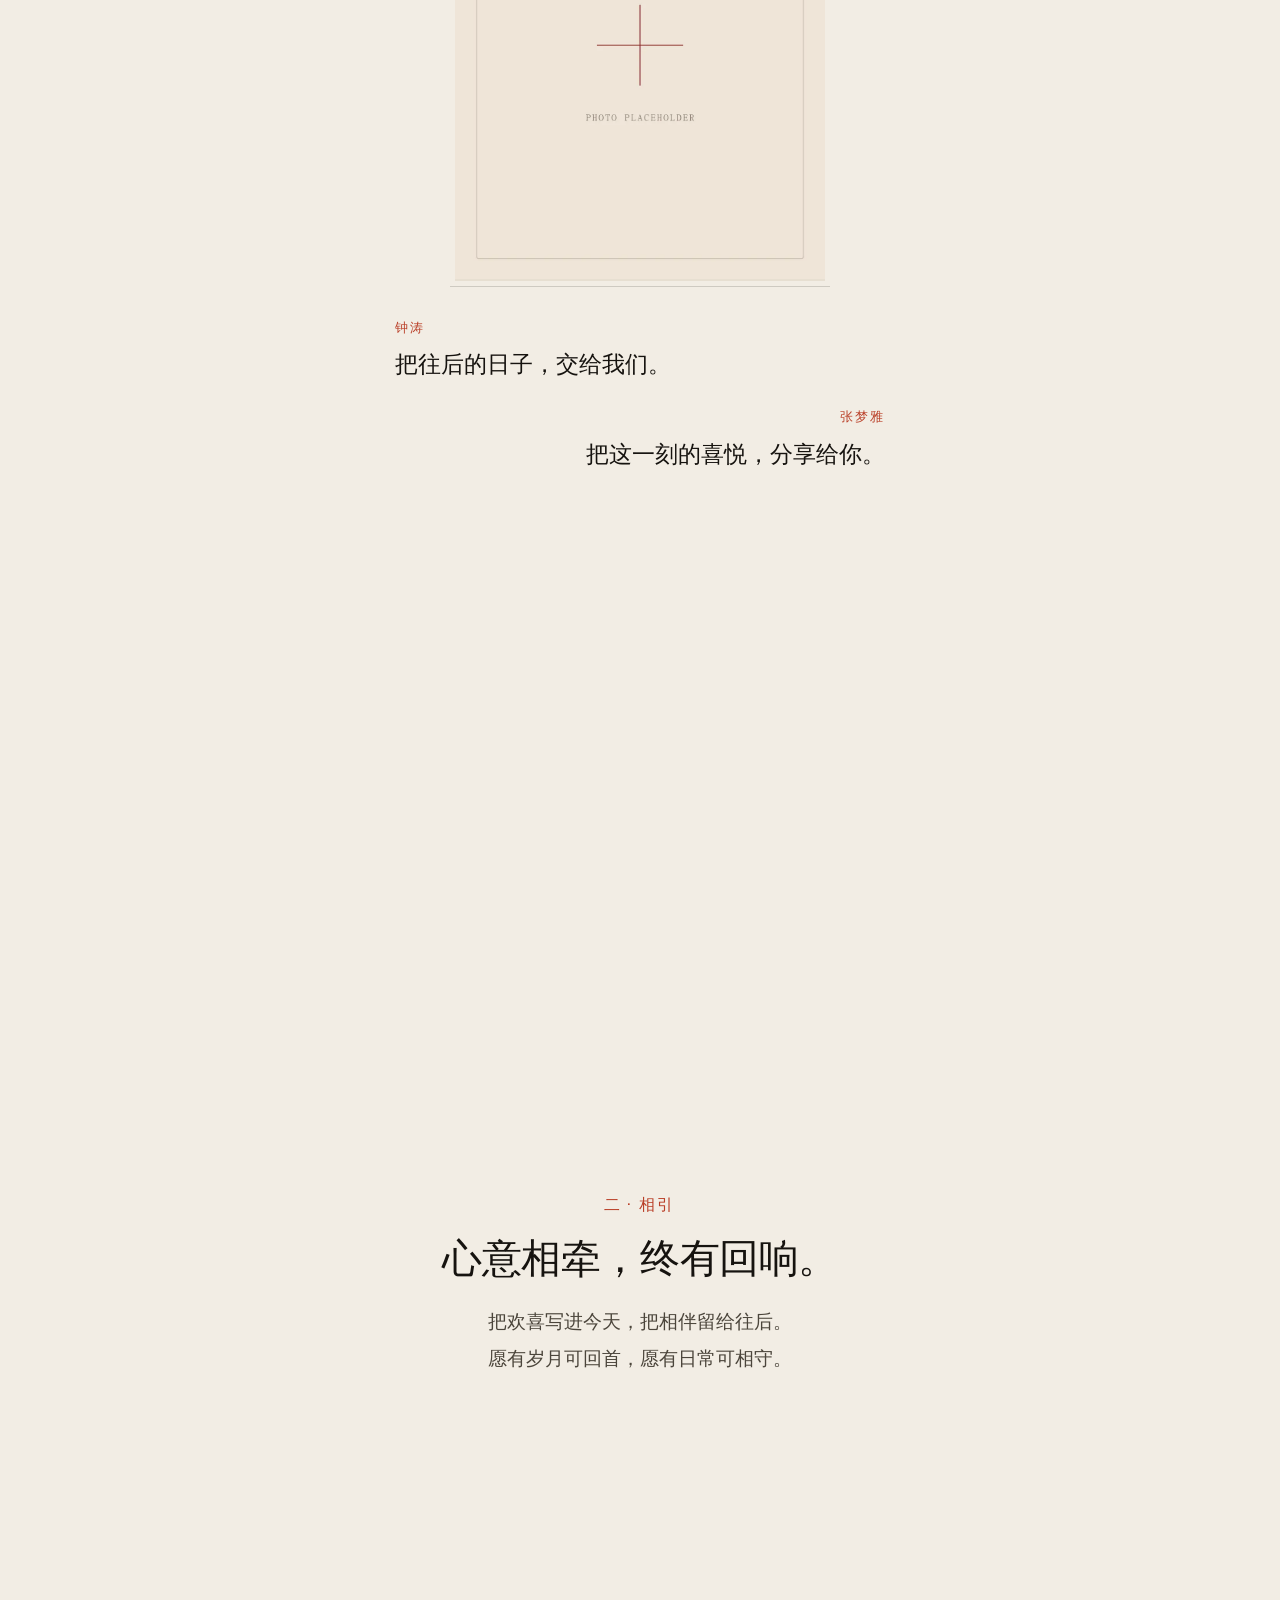
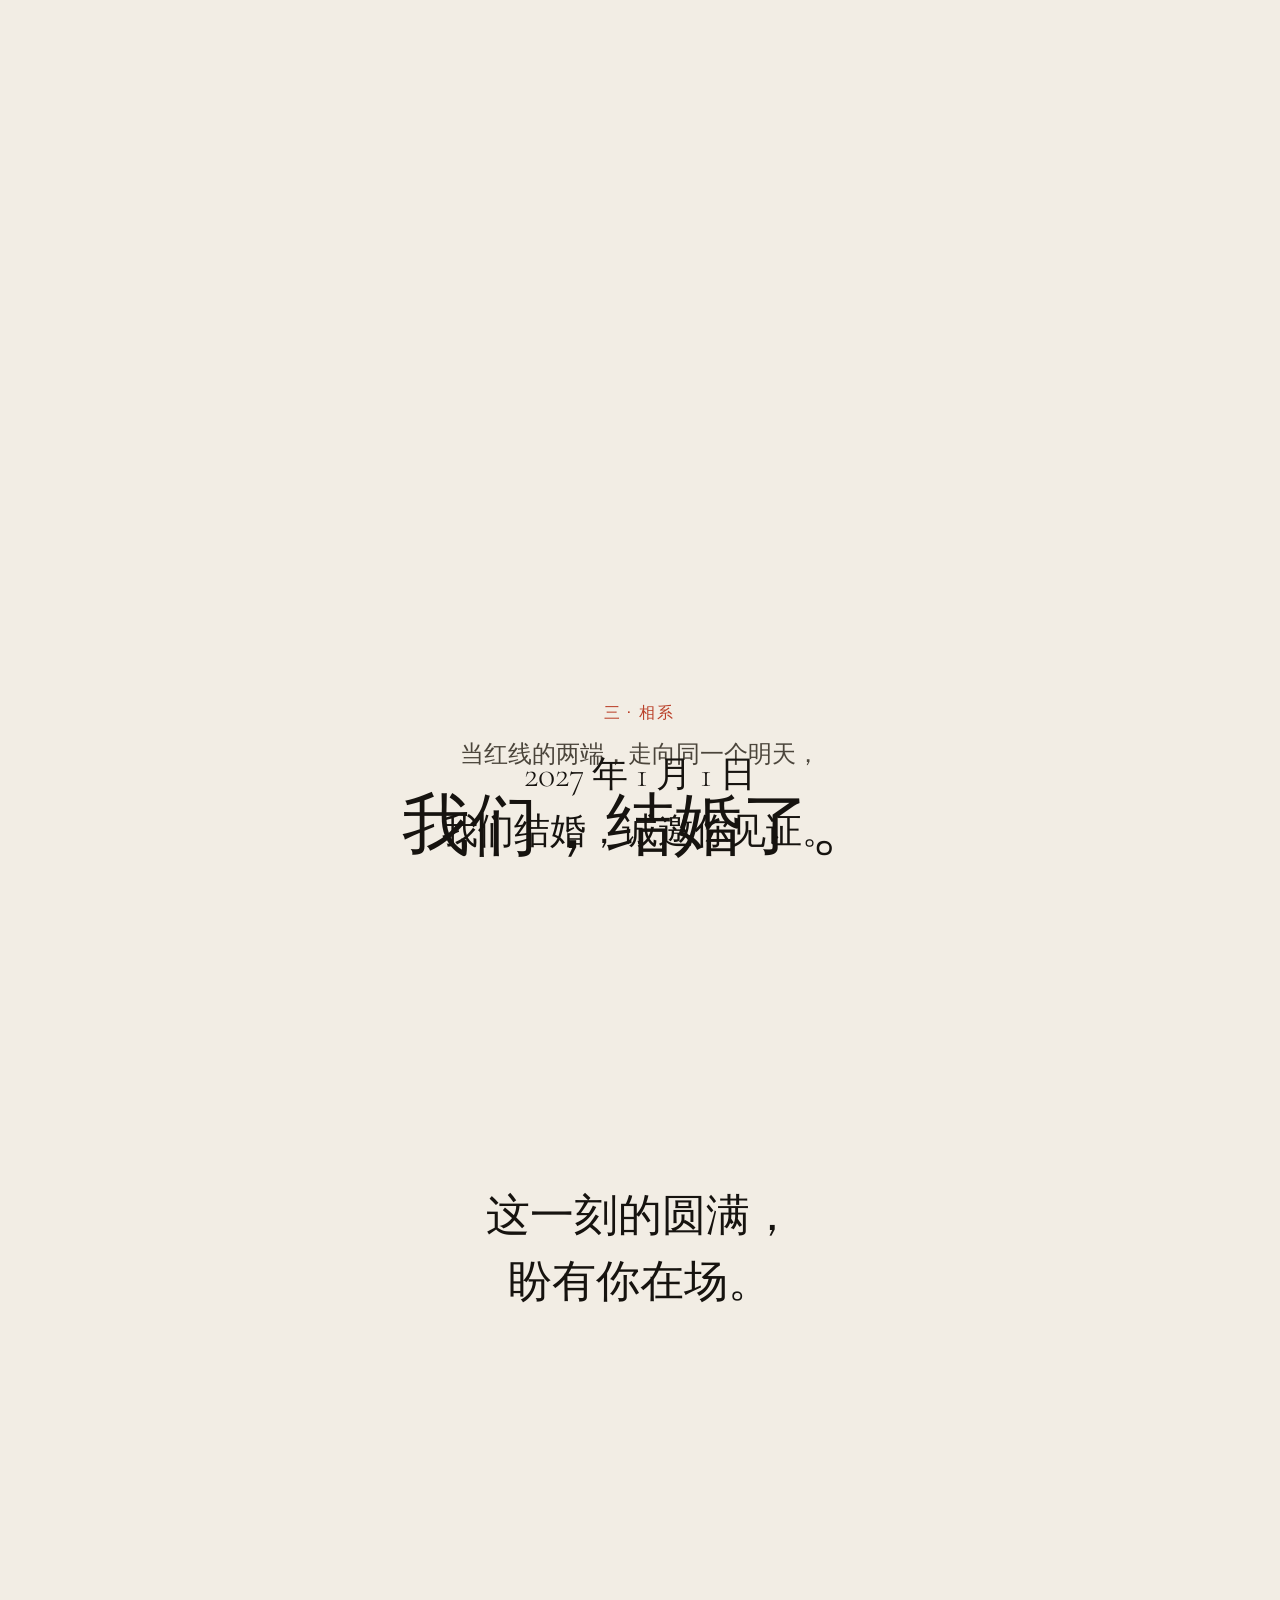
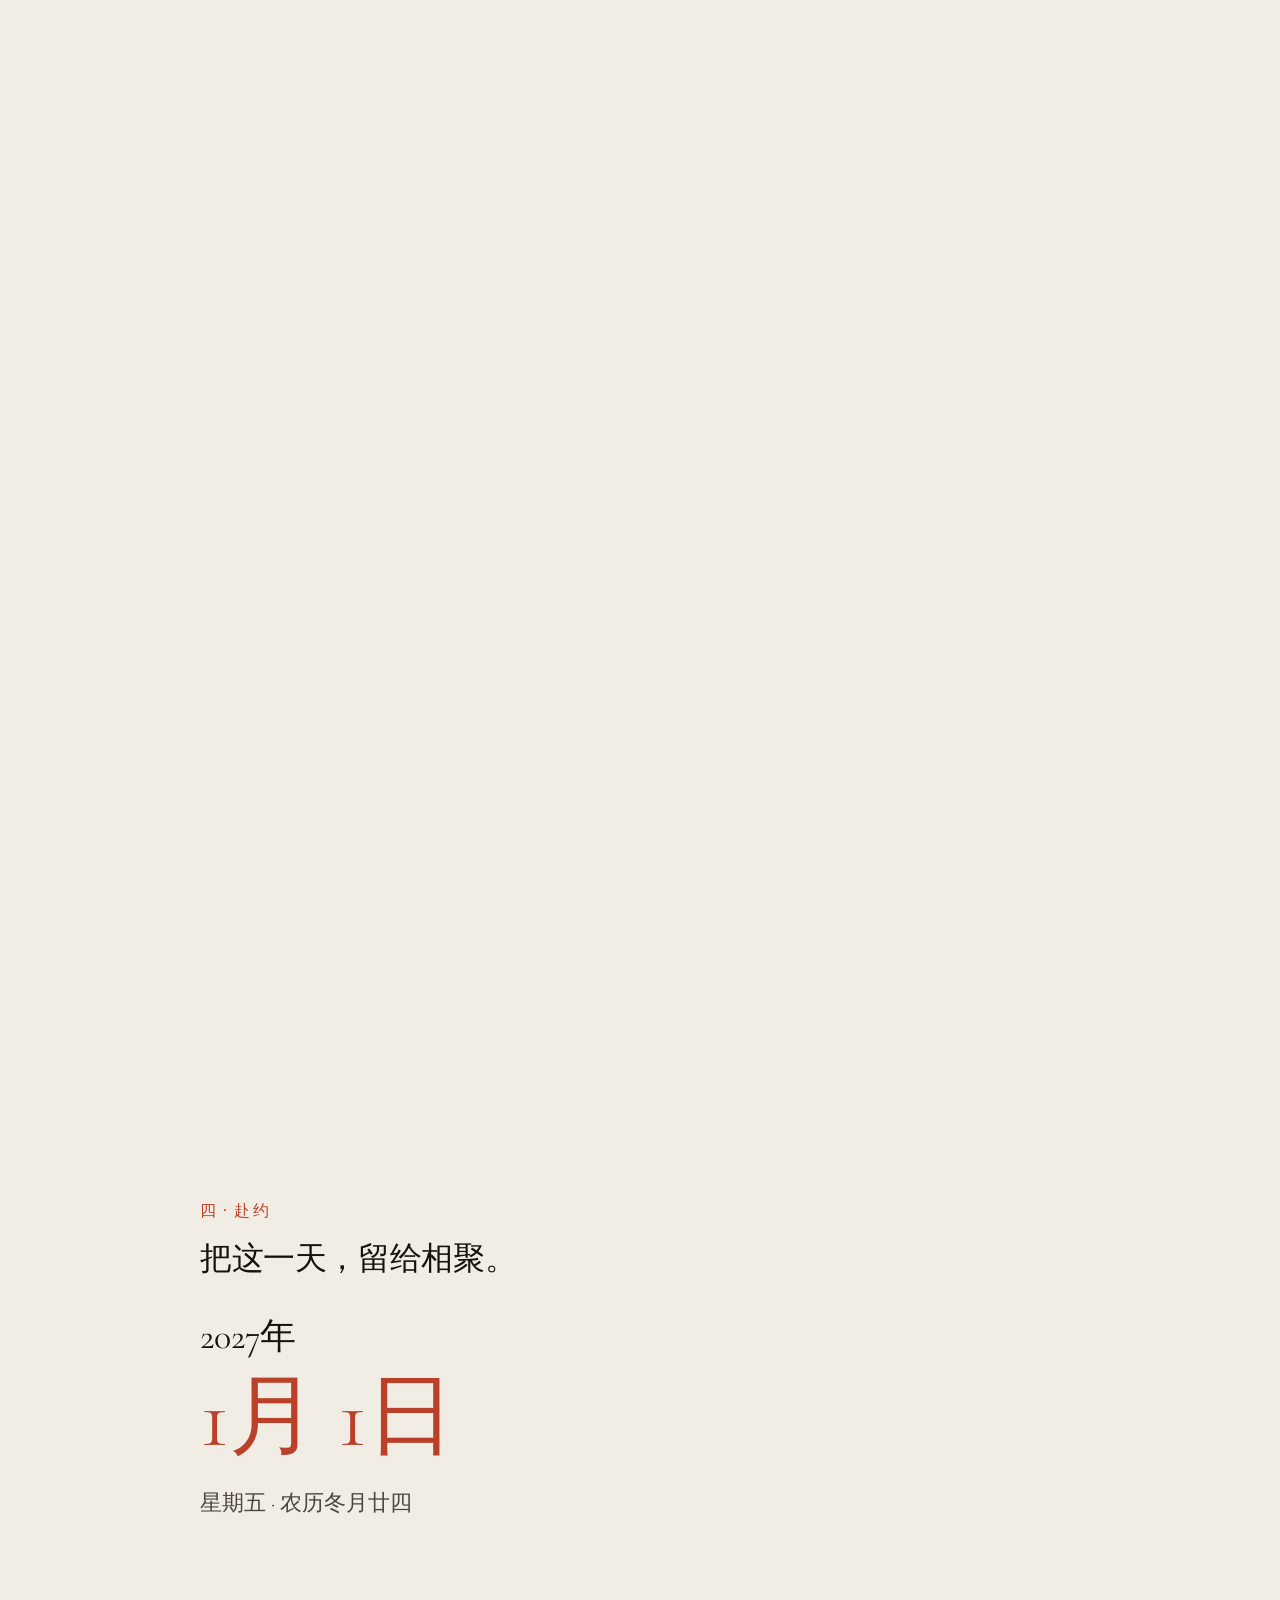
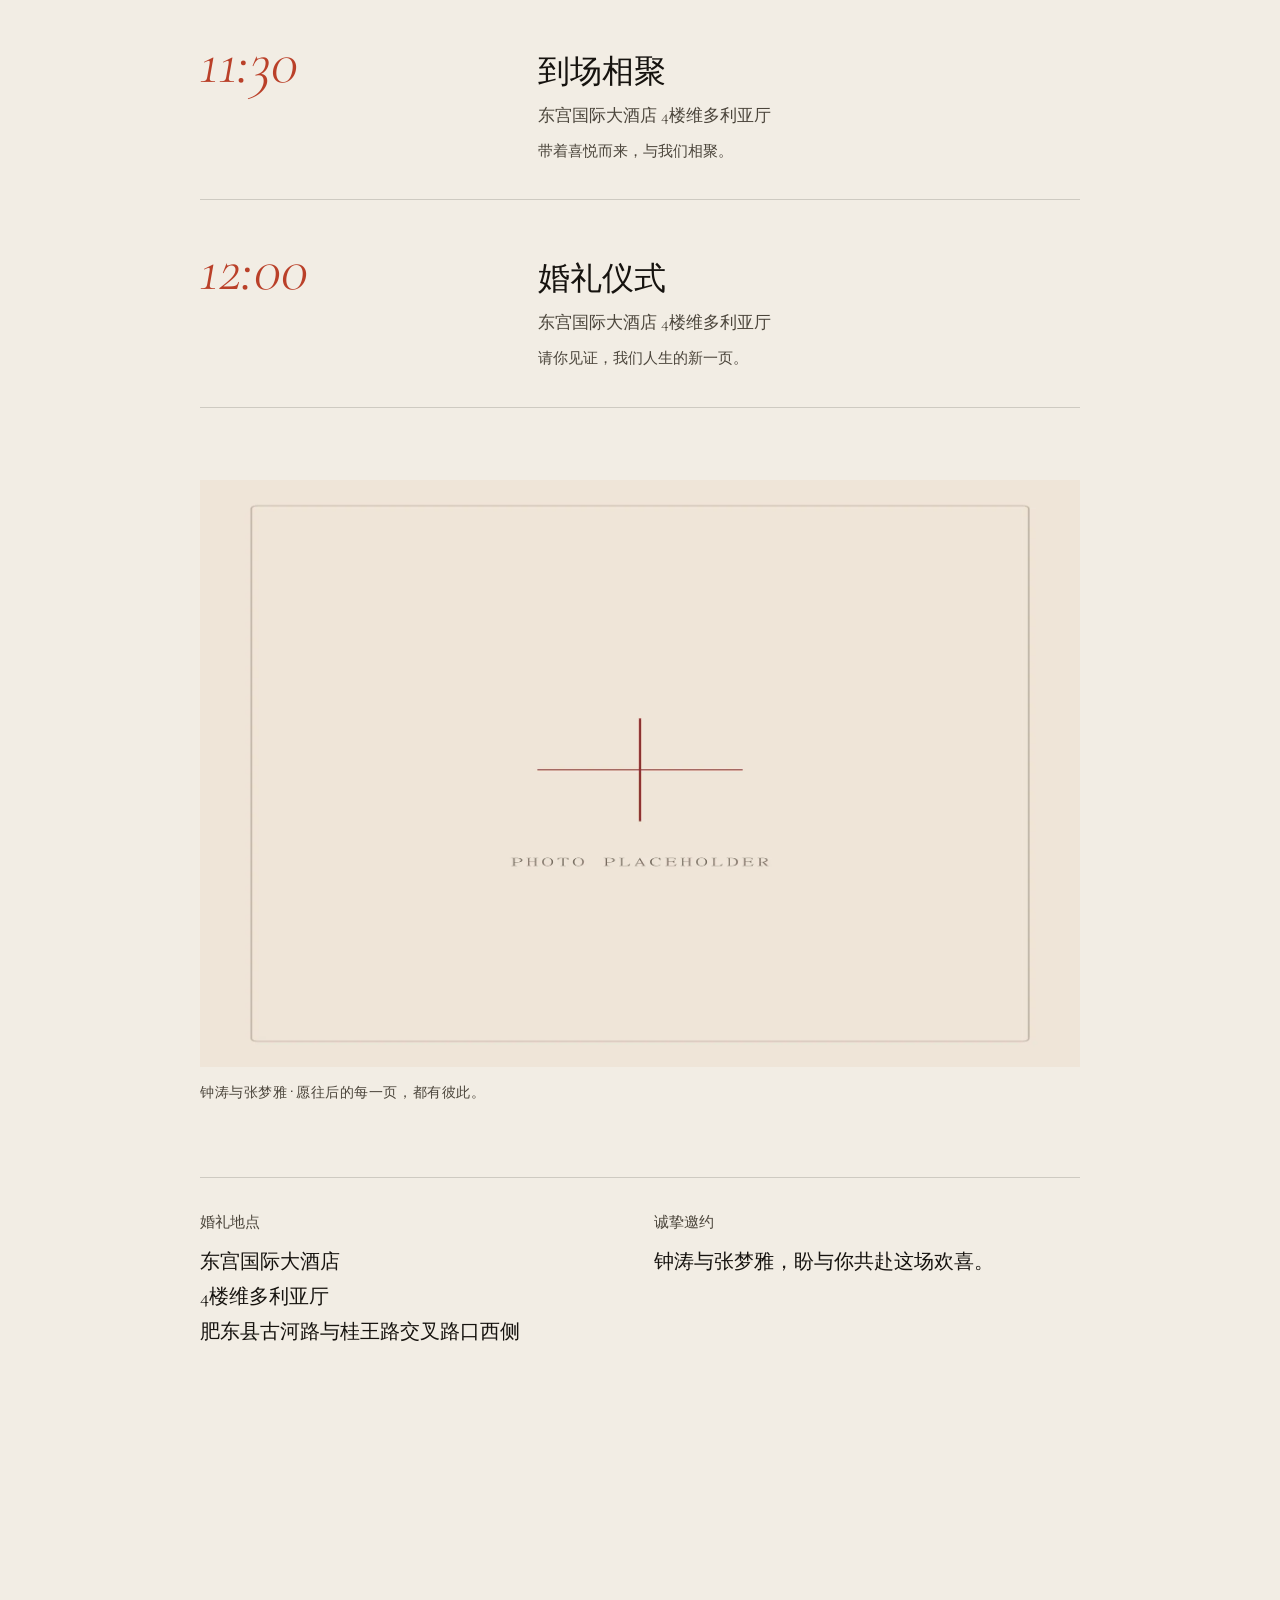
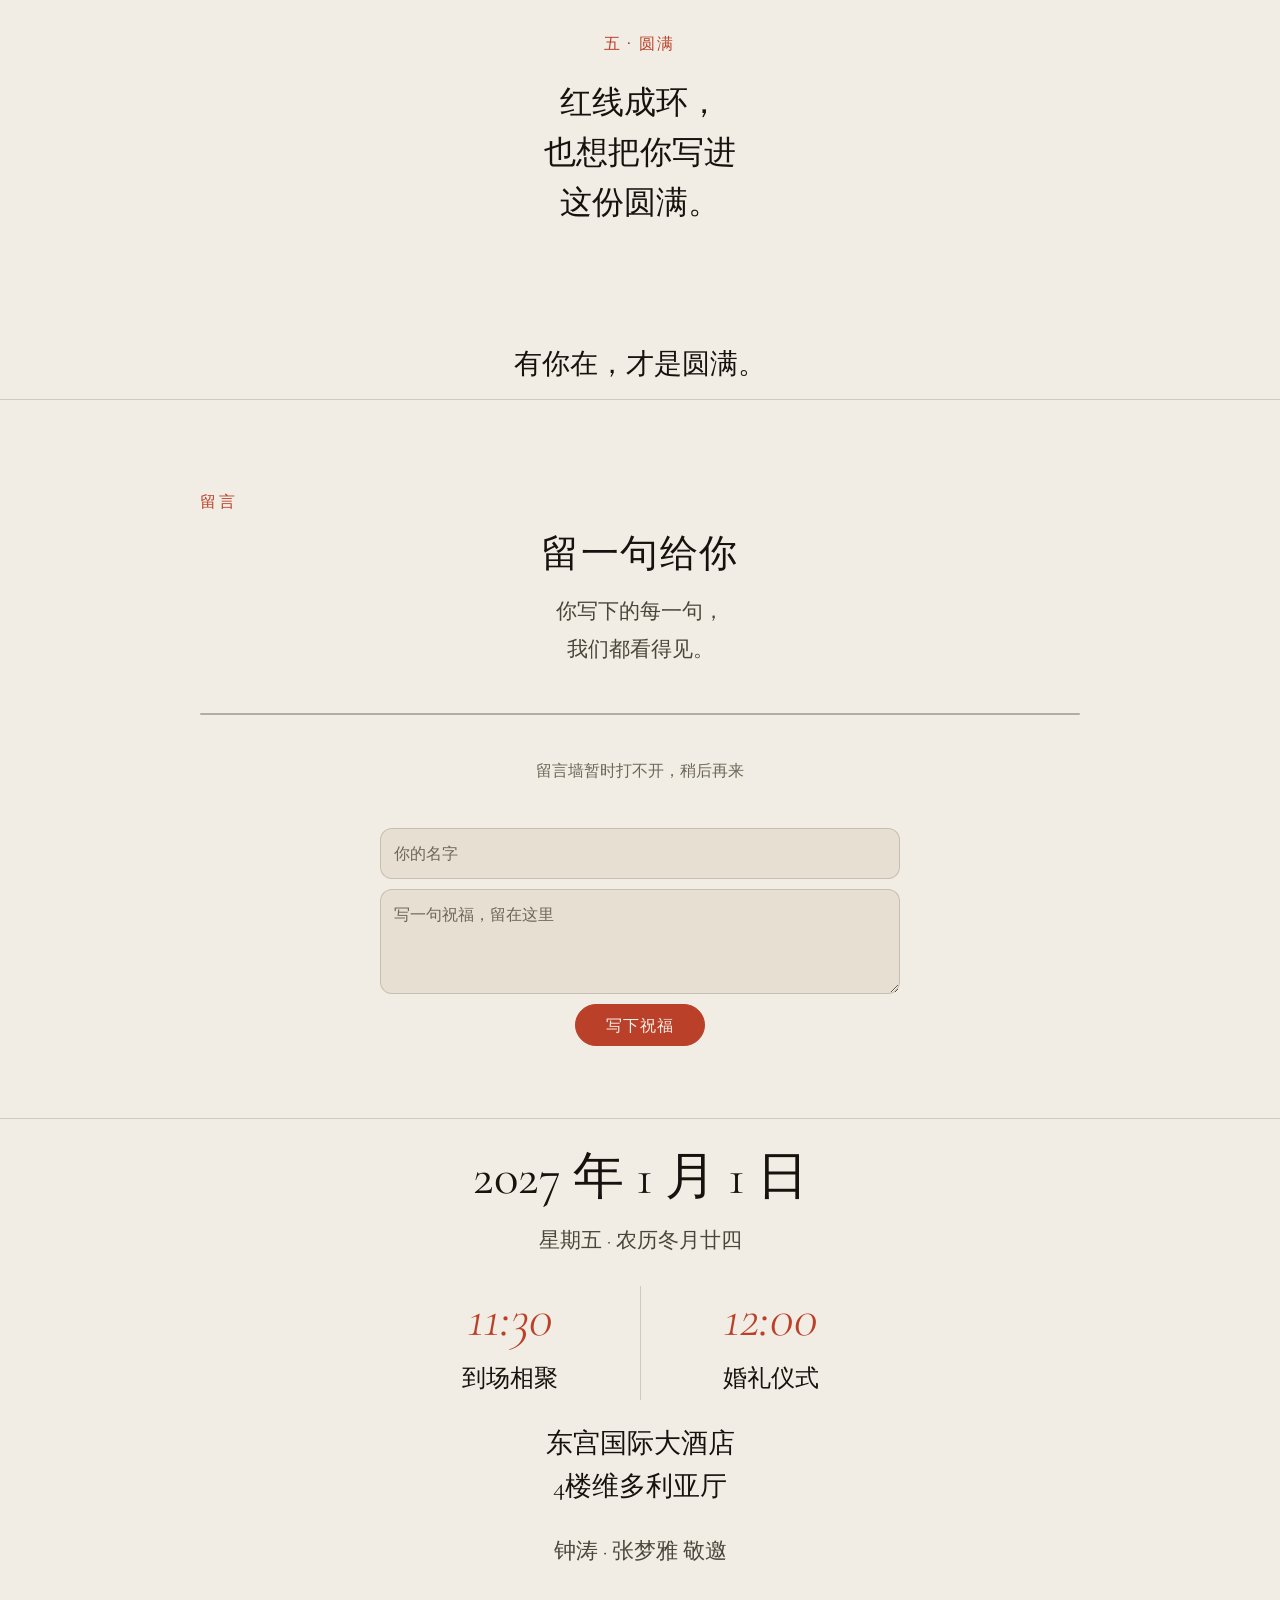
==== commit 052d22b3: "feat(barrage): 六种弹幕效果+后台一键切换" ====
--- a/archive-vue/index.html
+++ b/archive-vue/index.html
@@ -12,8 +12,8 @@
     <link rel="preload" href="./fonts/cormorant-var.woff2" as="font" type="font/woff2" crossorigin />
     <link rel="preload" href="./fonts/instrument-var.woff2" as="font" type="font/woff2" crossorigin />
     <title>一线 · 同心｜钟涛与张梦雅的婚礼｜2027年1月1日</title>
-    <script type="module" crossorigin src="./assets/index-CCJP8joa.js"></script>
-    <link rel="stylesheet" crossorigin href="./assets/index-Cen8yyGe.css">
+    <script type="module" crossorigin src="./assets/index-HKM9kIi6.js"></script>
+    <link rel="stylesheet" crossorigin href="./assets/index-CFQCcigk.css">
   </head>
   <body>
     <div id="root"></div>
--- a/archive-vue/assets/index-CFQCcigk.css
+++ b/archive-vue/assets/index-CFQCcigk.css
@@ -0,0 +1 @@
+@font-face{font-family:Cormorant;src:url(../fonts/cormorant-var.woff2)format("woff2");font-weight:300 700;font-style:normal;font-display:swap}@font-face{font-family:Cormorant;src:url(../fonts/cormorant-var-italic.woff2)format("woff2");font-weight:300 700;font-style:italic;font-display:swap}@font-face{font-family:Instrument Sans;src:url(../fonts/instrument-var.woff2)format("woff2");font-weight:400 700;font-style:normal;font-display:swap}@property --night{syntax:"<number>";inherits:true;initial-value:0}:root{--night:0;--cut:clamp(0, calc((var(--night) - .44) / .12), 1);--mix:calc(var(--cut) * 100%);--paper-day:#f2ede4;--paper-night:#14100c;--deep-day:#e7dfd1;--deep-night:#1f1a14;--ink-day:#16130f;--ink-night:#efe8d9;--ink2-day:#4b453b;--ink2-night:#b6ad9b;--ink3-day:#6d6659;--ink3-night:#968e7d;--thread-day:#ba4029;--thread-night:#f4643f;--paper:color-mix(in oklab, var(--paper-night) var(--mix), var(--paper-day));--paper-deep:color-mix(in oklab, var(--deep-night) var(--mix), var(--deep-day));--ink:color-mix(in oklab, var(--ink-night) var(--mix), var(--ink-day));--ink-2:color-mix(in oklab, var(--ink2-night) var(--mix), var(--ink2-day));--ink-3:color-mix(in oklab, var(--ink3-night) var(--mix), var(--ink3-day));--thread:color-mix(in oklab, var(--thread-night) var(--mix), var(--thread-day));--rule:color-mix(in srgb, var(--ink) 16%, transparent);--serif:"Cormorant", "Songti SC", "STSong", "Noto Serif CJK SC", serif;--sans:"Instrument Sans", "PingFang SC", "Microsoft YaHei", system-ui, sans-serif;--measure:min(880px, 88vw);--cp:0;--tp:0;--lightningcss-light:initial;--lightningcss-dark: ;color-scheme:light;-webkit-text-size-adjust:100%}*,:before,:after{box-sizing:border-box}html{scroll-behavior:auto}body{background:var(--paper);color:var(--ink);font-family:var(--serif);font-synthesis-weight:none;margin:0;font-size:17px;line-height:1.55;transition:background-color .12s linear,color .12s linear;overflow-x:clip}body:after{content:"";z-index:60;pointer-events:none;opacity:calc(.055 * (1 - var(--night)));background-image:url("data:image/svg+xml,%3Csvg xmlns='http://www.w3.org/2000/svg' width='180' height='180'%3E%3Cfilter id='n'%3E%3CfeTurbulence type='fractalNoise' baseFrequency='0.85' numOctaves='3'/%3E%3C/filter%3E%3Crect width='180' height='180' filter='url(%23n)'/%3E%3C/svg%3E");position:fixed;inset:0}body.holding{-webkit-user-select:none;user-select:none;cursor:grabbing}::selection{background:var(--thread);color:var(--paper)}:focus-visible{outline:2px solid var(--thread);outline-offset:4px;border-radius:1px}.moon{z-index:0;pointer-events:none;opacity:clamp(0, calc((var(--night) - .66) * 3), 1);position:fixed;inset:0}.moon__disc{aspect-ratio:1;width:min(15vmin,118px);transform:translate(-50%, -50%) translateY(calc((1 - var(--tp)) * 6vh));background:radial-gradient(circle,#fcf8ecf0 0%,#f8f2e2e6 58%,#ece4cd8c 82%,#ece4cd00 100%);border-radius:50%;position:absolute;top:13%;left:74%}.moon__disc:after{content:"";background:radial-gradient(circle,#f0e8d017 0%,#f0e8d00b 34%,#f0e8d000 68%);border-radius:50%;position:absolute;inset:-180%}.stage{z-index:1;pointer-events:none;position:fixed;inset:0}.pull-backdrop{z-index:1;pointer-events:none;opacity:0;position:fixed;top:0;left:0;overflow:hidden}.pull-backdrop img{filter:blur(clamp(2px,.35vw,3px));max-width:none;position:absolute}.page{z-index:2;position:relative}.page,.colophon{opacity:calc(1 - 4 * var(--cut) * (1 - var(--cut)))}.skip{z-index:80;background:var(--ink);color:var(--paper);font:500 12px/1 var(--sans);letter-spacing:.1em;text-transform:uppercase;padding:10px 16px;text-decoration:none;position:fixed;top:12px;left:12px;transform:translateY(-160%)}.skip:focus{transform:none}.chapter{padding-inline:max(20px, env(safe-area-inset-left));flex-direction:column;align-items:center;display:flex;position:relative}.hold{grid-template-columns:minmax(0,1fr);align-content:center;place-items:center;width:100%;min-height:100svh;display:grid;position:sticky;top:0}.meta{font:500 11px/1.4 var(--sans);letter-spacing:.22em;text-transform:uppercase;color:var(--ink-3);margin:0}.index{font:400 16px/1.4 var(--sans);letter-spacing:.16em;color:var(--thread);margin:0 0 .9rem}.lead{letter-spacing:-.012em;text-wrap:balance;margin:0;font-size:clamp(1.5rem,3.4vw,2.5rem);font-weight:300;line-height:1.45}.body{color:var(--ink-2);max-width:34em;font-size:clamp(1.02rem,1.5vw,1.2rem);line-height:1.9}.visually-hidden{clip-path:inset(50%);white-space:nowrap;width:1px;height:1px;margin:-1px;padding:0;position:absolute;overflow:hidden}.overture{justify-content:center;min-height:100svh;padding-block:clamp(32px,7svh,72px)}.overture__inner{text-align:center;justify-items:center;gap:clamp(24px,5svh,48px);width:min(880px,88vw);display:grid}.overture .meta{font:500 clamp(21px, 3vw, 28px)/1.6 var(--serif);letter-spacing:.07em;color:var(--ink)}.names{gap:clamp(32px,6svh,64px);width:100%;margin:0;display:grid}.names__row{justify-content:center;display:flex}.name{letter-spacing:.12em;text-indent:.12em;white-space:nowrap;font-size:clamp(50px,11.5vw,112px);font-weight:300;line-height:1.2}.overture__meta{justify-items:center;gap:1rem;display:grid}.overture__date{font:500 clamp(20px, 2.4vw, 25px)/1.6 var(--sans);color:var(--ink);gap:.5em;margin:0;display:grid}.overture__venue{font-family:var(--serif);font-size:clamp(20px,2.2vw,24px);line-height:1.6}.hint{font:400 15px/1.6 var(--sans);letter-spacing:.1em;color:var(--ink-2);margin:0}.jump{font:500 15px/1.6 var(--sans);letter-spacing:.08em;color:var(--ink-2);border-bottom:1px solid var(--rule);padding:5px 0;text-decoration:none}.jump:hover{color:var(--thread);border-color:var(--thread)}.thread{gap:36px;padding-block:clamp(60px,12svh,120px) 12svh}.thread__head{width:min(560px,86vw)}.legend{margin-top:1.4rem}.thread__story{width:min(620px,100%);padding-top:32px;position:relative}.thread__cord{pointer-events:none;width:100%;height:100%;color:var(--thread);position:absolute;inset:0}.thread__moment{justify-items:center;gap:32px;padding-bottom:clamp(144px,20svh,192px);display:grid;position:relative}.thread__moment:last-child{padding-bottom:0}.thread__photo{aspect-ratio:4/5;border:5px solid var(--paper);background:var(--paper-deep);width:min(78vw,380px);box-shadow:0 1px 0 var(--rule);margin:0;position:relative}.thread__photo img{object-fit:contain;width:100%;height:100%;display:block}.thread__pin{z-index:1;border:2px solid var(--thread);background:var(--paper);border-radius:50%;width:10px;height:10px;position:absolute;top:-9px;left:calc(50% - 5px)}.thread__aside{text-align:center;white-space:pre-line;width:80%;margin:0;font-size:19px;line-height:1.8}.pair{gap:22px;width:min(490px,80%);display:grid}.voice{margin:0;font-size:clamp(19px,2.7vw,23px);font-weight:300;line-height:1.75}.voice--a{text-align:left}.voice--b{text-align:right}.voice__who{font:500 13px/1.5 var(--sans);letter-spacing:.16em;color:var(--thread);margin-bottom:.5rem;display:block}.pull{min-height:175svh}.pull__inner{text-align:center;justify-items:center;gap:clamp(28px,4svh,48px);width:min(720px,88vw);padding-block:4svh;display:grid}.pull__photo{touch-action:pan-y pinch-zoom;-webkit-user-select:none;user-select:none;width:100%;height:clamp(240px,52svh,480px);position:relative}.pull__handle{touch-action:pan-y;cursor:grab;position:absolute;inset:0}.pull__note{font:400 clamp(14px, 1.3vw, 18px)/1.6 var(--serif);letter-spacing:.06em;color:var(--thread);white-space:nowrap;pointer-events:none;opacity:0;will-change:transform, opacity;margin:0;position:fixed;top:0;left:0}.pull__copy{width:100%;max-width:620px}.pull__copy .body{white-space:pre-line;margin:1rem auto 0}.caption{font:400 14px/1.7 var(--sans);letter-spacing:.04em;color:var(--ink-2)}.tie{min-height:235svh}.tie__inner{text-align:center;grid-template-columns:minmax(0,1fr);justify-items:center;gap:12px;width:min(760px,92vw);padding-block:clamp(20px,4svh,40px);display:grid}.tie__inner>.index{margin-bottom:0}.tie__stack{align-items:center;width:100%;min-height:112px;display:grid}.tie__stack>*{grid-area:1/1}.tie__first{opacity:clamp(0, calc(3.34 - var(--tp) * 8.34), 1);justify-items:center;gap:10px;display:grid}.tie__before{color:var(--ink-2);margin:0;font-size:clamp(17px,2.6vw,24px)}.tie__headline{text-wrap:balance;transform:scale(calc(1 + var(--tp) * .04));margin:0;font-size:clamp(34px,9vw,68px);font-weight:300;line-height:1.3}.tie__merged{white-space:pre-line;opacity:clamp(0, calc(var(--tp) * 7.15 - 3), 1);margin:0;font-size:clamp(24px,4.5vw,36px);font-weight:300;line-height:1.6}.tie__knot{width:min(96vw,1000px);height:clamp(200px,32svh,300px)}.tie__after{font:400 clamp(36px, 5vw, 44px)/1.5 var(--serif);white-space:pre-line;color:var(--ink);opacity:clamp(0, calc(var(--tp) * 7.15 - 3.9), 1);margin:0}.day{gap:clamp(40px,8svh,72px);padding-block:14svh 16svh}.day__head{width:var(--measure)}.day__head .lead{font-size:clamp(24px,3.5vw,32px)}.day__date{gap:18px;margin:32px 0 0;display:grid}.day__date time{gap:6px;display:grid}.day__year{font-size:clamp(26px,4vw,36px);line-height:1.3}.day__monthday{color:var(--thread);font-size:clamp(54px,13vw,88px);line-height:1.15}.day__calendar{color:var(--ink-2);font-size:clamp(18px,2.5vw,22px)}.schedule{width:var(--measure);margin:0;padding:0;list-style:none;display:grid}.row{border-top:1px solid var(--rule);grid-template-columns:minmax(100px,.55fr) 1fr;align-items:baseline;column-gap:clamp(16px,4vw,40px);padding:clamp(26px,4svh,42px) 0;display:grid}.row:last-child{border-bottom:1px solid var(--rule)}.row[data-active="1"]{border-top-color:#0000}.row__time{font-variant-numeric:lining-nums;letter-spacing:.01em;color:var(--thread);white-space:nowrap;font:italic 500 clamp(38px,7vw,62px)/1.1 Cormorant,Georgia,serif}.row__name{font-size:clamp(23px,3.8vw,32px);font-weight:300;line-height:1.45;display:block}.row__where{color:var(--ink-2);margin-top:.4em;font-size:17px;display:block}.row__note{font:400 15px/1.7 var(--sans);color:var(--ink-2);margin-top:.6em;display:block}.plate{width:var(--measure);gap:.9rem;margin:0;display:grid}.plate__frame{background:var(--paper-deep);aspect-ratio:1920/1281;position:relative;overflow:hidden}.plate__frame img{object-fit:cover;width:100%;height:100%;display:block}.facts{width:var(--measure);border-top:1px solid var(--rule);grid-template-columns:repeat(auto-fit,minmax(230px,1fr));gap:28px;margin:0;padding-top:2rem;display:grid}.fact dt{font:500 15px/1.6 var(--sans);color:var(--ink-2);margin-bottom:.7rem}.fact dd{margin:0;font-size:20px;line-height:1.75}.ring{padding-block:clamp(80px,14svh,140px) 12px}.ring__inner{text-align:center;justify-items:center;width:100%;display:grid}.ring__message{width:min(58vw,260px);padding-block:12px}.ring__message .index{margin-bottom:24px}.ring__lead{white-space:pre-line;margin:0;font-size:clamp(24px,4vw,32px);font-weight:300;line-height:1.55}.ring__closing{margin:clamp(72px,12svh,104px) 0 0;font-size:clamp(20px,3vw,28px)}.colophon{z-index:2;padding:20px 20px max(88px, calc(64px + env(safe-area-inset-bottom)));text-align:center;border-top:1px solid var(--rule);position:relative}.colophon p{margin:0;font-size:19px;line-height:1.8}.colophon .colophon__date{font:400 clamp(28px, 6.5vw, 38px)/1.5 var(--serif)}.colophon .colophon__calendar{color:var(--ink-2);margin-top:6px;font-size:16px}.colophon__schedule{grid-template-columns:repeat(2,minmax(0,1fr));width:min(360px,100%);margin:26px auto 22px;display:grid}.colophon__schedule p+p{border-left:1px solid var(--rule)}.colophon__schedule time{color:var(--thread);font:italic 500 38px/1.2 Cormorant,Georgia,serif;display:block}.colophon__schedule span{margin-top:6px;font-size:18px;display:block}.colophon .colophon__venue{font-size:20px;line-height:1.6}.colophon .colophon__signature{color:var(--ink-2);margin-top:24px;font-size:17px}@media (width>=800px){.colophon .colophon__date{font-size:clamp(42px,4vw,56px)}.colophon .colophon__calendar{font-size:21px}.colophon__schedule{width:min(520px,100%)}.colophon__schedule time{font-size:54px}.colophon__schedule span{font-size:24px}.colophon .colophon__venue{font-size:27px}.colophon .colophon__signature{font-size:22px}}@media (width<=640px) and (orientation:portrait){.pull__photo{aspect-ratio:4/5;height:auto}}@media (pointer:coarse){.pull__handle{height:var(--pull-touch-height,calc(10svh + 12px));top:30%;bottom:auto;transform:translateY(-50%)}}@media (width<=799px),(pointer:coarse){.colophon{padding-bottom:max(58.667px, calc(38px + env(safe-area-inset-bottom)))}}@media (height<=680px){.overture{padding-block:24px}.overture__inner{gap:20px}.names{gap:28px}.name{font-size:clamp(46px,9vw,70px)}.overture__meta{gap:10px}.overture__date,.overture__venue{font-size:18px}.pull__inner{gap:20px;padding-block:20px}.pull__copy .body{font-size:17px;line-height:1.7}.tie__inner{gap:8px;padding-block:16px}.tie__stack{min-height:100px}}@media (orientation:landscape) and (height<=500px){.hold{position:relative}.pull,.tie{min-height:0}.pull__photo{width:min(100%,97.5svh);height:65svh}}@media (prefers-reduced-motion:reduce){html{scroll-behavior:auto}*,:before,:after{transition-duration:.001ms!important;animation-duration:.001ms!important;animation-iteration-count:1!important}.tie__first{display:none}.tie__merged,.tie__after{opacity:1}}.guestbook{z-index:2;border-top:1px solid var(--rule);background:var(--paper);padding:clamp(64px,10svh,110px) 20px clamp(48px,8svh,80px);position:relative}.guestbook__inner{width:var(--measure);margin:0 auto}.guestbook__title{font:300 clamp(26px, 5vw, 38px)/1.5 var(--serif);text-align:center;letter-spacing:.04em;margin:0}.guestbook__lead{text-align:center;white-space:pre-line;color:var(--ink-2);margin:10px 0 0;font-size:18px;line-height:1.8}.guestbook__list{background:var(--rule);border:1px solid var(--rule);border-radius:14px;gap:1px;margin:clamp(28px,5svh,44px) 0 0;padding:0;list-style:none;display:grid;overflow:hidden}.guestbook__item{background:var(--paper);padding:14px 16px}.guestbook__item-text{white-space:pre-wrap;overflow-wrap:anywhere;margin:0;font-size:17px;line-height:1.75}.guestbook__item-meta{color:var(--ink-3);align-items:baseline;gap:10px;margin:8px 0 0;font-size:13px;display:flex}.guestbook__pin{letter-spacing:.08em;color:var(--thread);border:1px solid var(--thread);border-radius:999px;padding:0 6px;font-size:11px}.guestbook__time{margin-left:auto}.guestbook__note{text-align:center;color:var(--ink-3);margin:clamp(28px,5svh,44px) 0 0;font-size:16px}.guestbook__form{margin:clamp(28px,5svh,44px) 0 0;gap:10px;max-width:520px;margin-inline:auto;display:grid}.guestbook__input,.guestbook__textarea{width:100%;font:400 16px/1.7 var(--sans);color:var(--ink);background:var(--paper-deep);border:1px solid var(--rule);appearance:none;border-radius:12px;padding:11px 13px;transition:border-color .16s}.guestbook__textarea{resize:vertical;min-height:92px}.guestbook__input::placeholder,.guestbook__textarea::placeholder{color:var(--ink-3)}.guestbook__input:focus,.guestbook__textarea:focus{border-color:var(--thread);outline:none}.guestbook__submit{font:500 16px/1 var(--sans);letter-spacing:.06em;color:#f7f2e9;background:var(--thread);border:1px solid var(--thread);cursor:pointer;border-radius:999px;justify-self:center;padding:12px 30px;transition:opacity .16s}.guestbook__submit:disabled{opacity:.55;cursor:default}.guestbook__status{text-align:center;color:var(--ink-3);margin:0;font-size:14px}@media (width>=800px){.guestbook__item-text{font-size:19px}.guestbook__lead{font-size:21px}}.heartb{z-index:90;opacity:1;transition:opacity .8s;position:fixed;inset:0;overflow:hidden}.heartb.is-out{opacity:0}.heartb__veil{background:radial-gradient(120% 90% at 50% 45%,#3a26228c,#1a1412c7);animation:.52s both heartb-veil-in;position:absolute;inset:0}@keyframes heartb-veil-in{0%{opacity:0}to{opacity:1}}.heartb__stage{aspect-ratio:32/28.923;width:min(82vw,88vh);position:absolute;top:50%;left:50%;transform:translate(-50%,-50%)}.heartb__word{text-align:center;letter-spacing:.06em;color:#fff8f0e6;white-space:pre-wrap;word-break:break-word;text-shadow:0 1px 12px #00000073;will-change:transform, opacity;max-width:17vw;font-size:clamp(10px,2.7vw,13px);line-height:1.2;animation:.9s cubic-bezier(.22,.9,.3,1) both heartb-in;position:absolute;transform:translate(-50%,-50%)}@keyframes heartb-in{0%{opacity:0;transform:translate(calc(-50% + var(--fx,0px)), calc(-50% + var(--fy,0px))) scale(.86)}to{opacity:1;transform:translate(-50%,-50%)scale(1)}}.heartb__word.is-mine{z-index:2;max-width:40vw;animation:.9s cubic-bezier(.22,.9,.3,1) both heartb-in,2.6s ease-in-out .9s infinite heartb-breathe}.heartb__mine{letter-spacing:.04em;color:#ffe9d8;text-shadow:0 0 18px #ff9c788c,0 0 46px #ff786e4d;font-size:clamp(19px,5.6vw,30px);font-weight:500;display:block}.heartb__by{letter-spacing:.14em;color:#ffe2ced9;margin-top:6px;font-size:13px;font-style:normal;display:block}@keyframes heartb-breathe{0%,to{transform:translate(-50%,-50%)scale(1)}50%{transform:translate(-50%,-50%)scale(1.035)}}.heartb__drift{pointer-events:none;position:absolute;inset:0}.heartb__drift span{text-align:center;color:#fff5eb9e;max-width:26vw;font-size:clamp(10px,2.8vw,14px);animation:1s both heartb-in;position:absolute;transform:translate(-50%,-50%)}.heartb__hint{text-align:center;letter-spacing:.18em;color:#fff0e699;margin:0;font-size:13px;animation:.7s .6s both heartb-in;position:absolute;bottom:6vh;left:0;right:0}@media (prefers-reduced-motion:reduce){.heartb__word,.heartb__drift span{animation-duration:1ms}.heartb__word.is-mine{animation:none}}@font-face{font-family:Cover WenKai;src:url(../fonts/cover-wenkai.woff2)format("woff2");font-weight:400;font-style:normal;font-display:swap;unicode-range:U+5F20,U+68A6,U+6D9B,U+949F,U+96C5}@font-face{font-family:Cover Brush;src:url(../fonts/cover-brush.woff2)format("woff2");font-weight:400;font-style:normal;font-display:swap;unicode-range:U+4EEC,U+4F60,U+5171,U+5A5A,U+6211,U+7684,U+793C,U+8BDA,U+8D74,U+9080,U+FF0C}.chapter.overture{padding-block:max(88px, calc(env(safe-area-inset-top) + 72px)) max(64px, calc(env(safe-area-inset-bottom) + 48px))}.overture .overture__inner{gap:clamp(24px,4svh,40px);width:min(880px,100%)}.overture .meta{letter-spacing:.015em;text-wrap:balance;font-family:Cover Brush,Kaiti SC,KaiTi,serif;font-size:clamp(23px,5.8vw,32px);font-weight:400;line-height:1.4}.overture .names{gap:clamp(32px,5svh,52px)}.overture .name{letter-spacing:.055em;text-indent:.055em;font-synthesis:none;font-family:Cover WenKai,Kaiti SC,KaiTi,serif;font-size:clamp(72px,21.5vw,120px);font-weight:400;line-height:1.15}.overture .overture__meta{gap:clamp(16px,2.2svh,22px)}.overture .overture__date{font-family:var(--serif);gap:6px;font-weight:400;line-height:1.4}.overture__date time{letter-spacing:.025em;white-space:nowrap;font-size:clamp(26px,6.8vw,34px)}.overture__calendar{font:400 clamp(16px, 4.1vw, 18px)/1.5 var(--sans);color:var(--ink-2);letter-spacing:.04em;white-space:nowrap}.overture .overture__venue{font:400 clamp(19px, 4.9vw, 23px)/1.55 var(--serif);letter-spacing:.045em;white-space:nowrap;gap:2px;margin:0;display:grid}.overture__room{letter-spacing:.09em;font-size:.92em}.overture .hint{letter-spacing:.14em;font-size:13px}.overture .overture__jump{top:max(14px, env(safe-area-inset-top));right:max(16px, env(safe-area-inset-right));letter-spacing:.06em;border:0;justify-content:center;align-items:center;gap:9px;min-height:44px;padding:8px 6px;font-size:12px;font-weight:400;line-height:1.4;display:inline-flex;position:absolute}.overture__jump span{border-bottom:1px solid var(--rule);padding-block:4px}.overture__jump:hover span{border-color:currentColor}.overture__jump svg{flex:none}@media (width>=700px){.overture .overture__jump{font-size:14px;top:24px;right:clamp(28px,4vw,64px)}}@media (height<=680px){.chapter.overture{padding-block:max(78px, calc(env(safe-area-inset-top) + 64px)) max(54px, calc(env(safe-area-inset-bottom) + 40px))}.overture .overture__inner{gap:22px}.overture .meta{font-size:22px}.overture .names{gap:30px}.overture .name{font-size:clamp(64px,20vw,90px)}.overture .overture__meta{gap:14px}.overture__date time{font-size:26px}.overture__calendar{font-size:16px}.overture .overture__venue{font-size:19px}}.day>.plate{display:block}.day>.plate>.caption{margin-block-start:.9rem}.day .plate__frame img{height:auto}.reading-nav{z-index:70;right:max(18px, env(safe-area-inset-right));bottom:max(18px, env(safe-area-inset-bottom));border:1px solid color-mix(in srgb, var(--thread) 45%, transparent);background:var(--paper);width:50px;height:50px;color:var(--thread);box-shadow:0 2px 12px color-mix(in srgb, var(--ink) 5%, transparent);cursor:pointer;touch-action:manipulation;border-radius:50%;place-items:center;padding:12px;display:grid;position:fixed}.reading-nav svg{fill:none;stroke:currentColor;stroke-width:1.5px;stroke-linecap:round;stroke-linejoin:round;width:24px;height:24px;transition:transform .24s}.reading-nav[data-direction=up] svg{transform:rotate(180deg)}.reading-nav[aria-disabled=true]{cursor:default}@media (hover:hover){.reading-nav:hover{border-color:var(--thread)}}
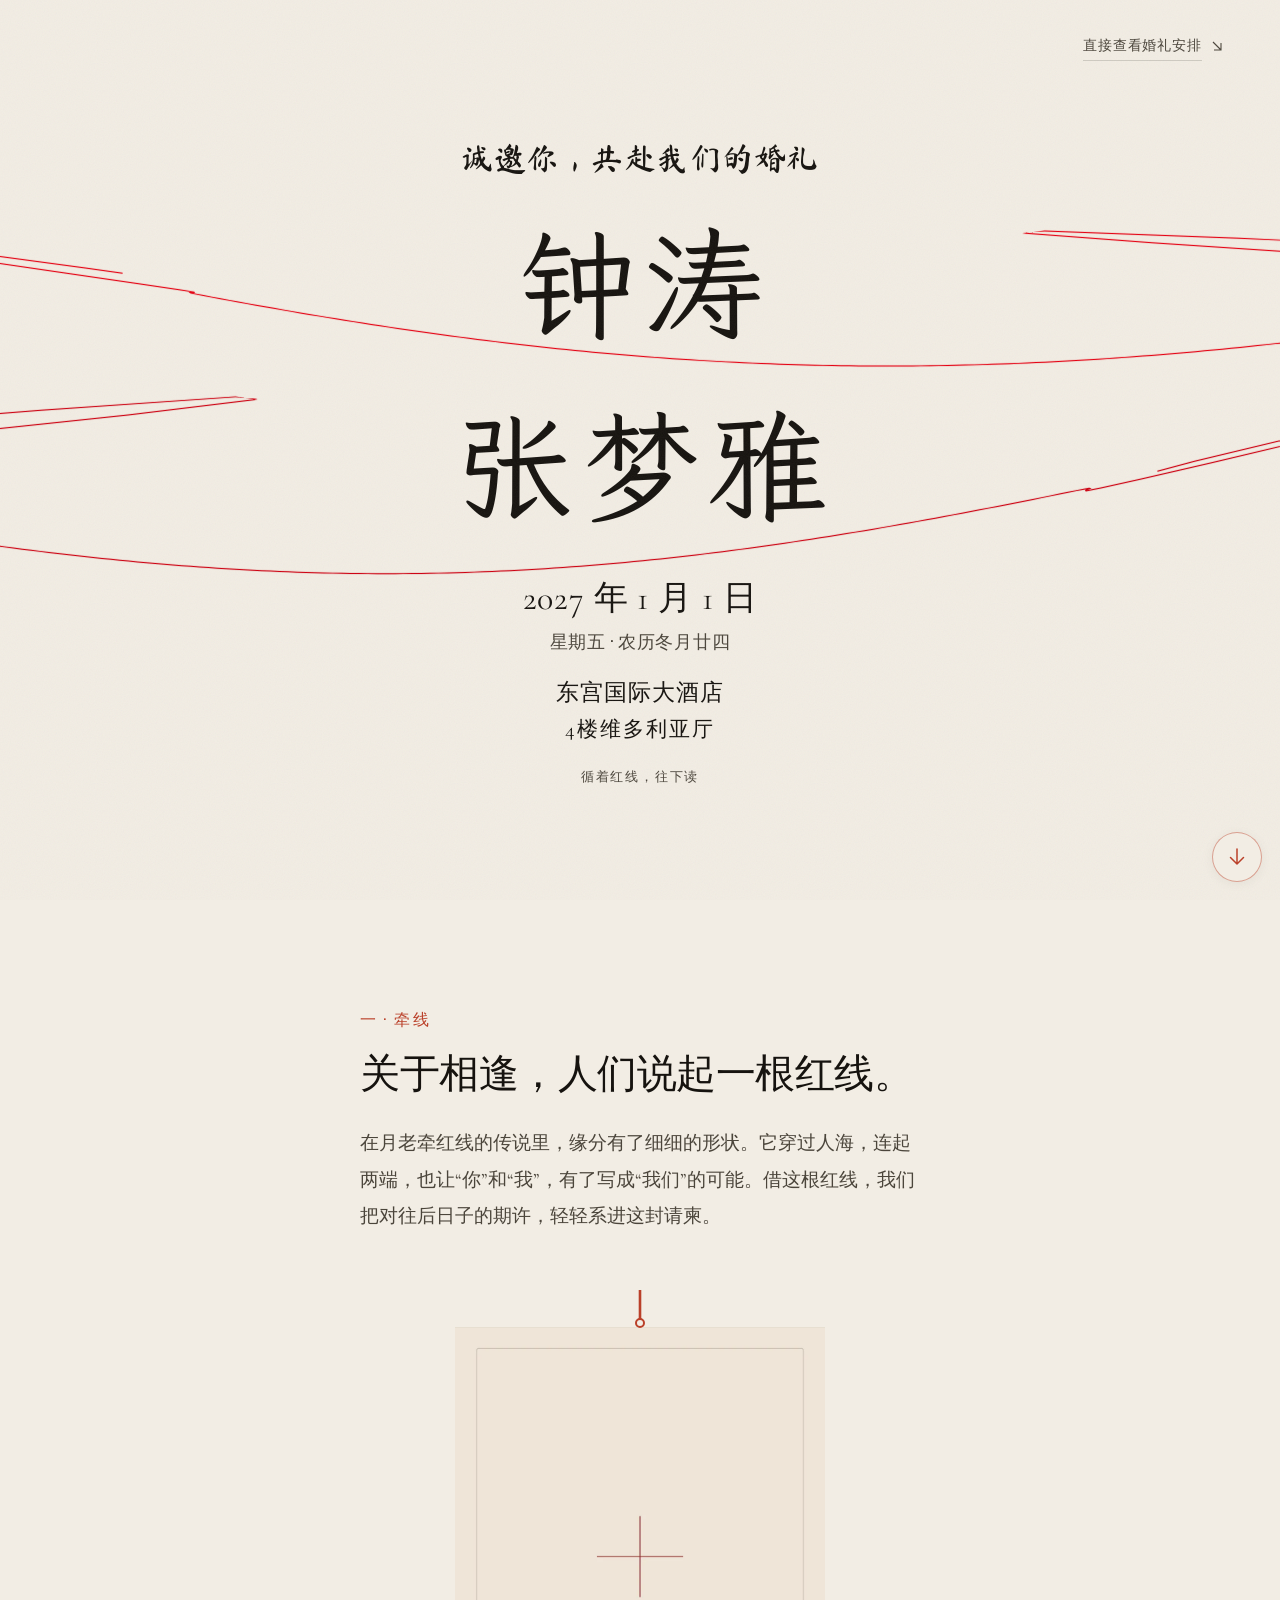
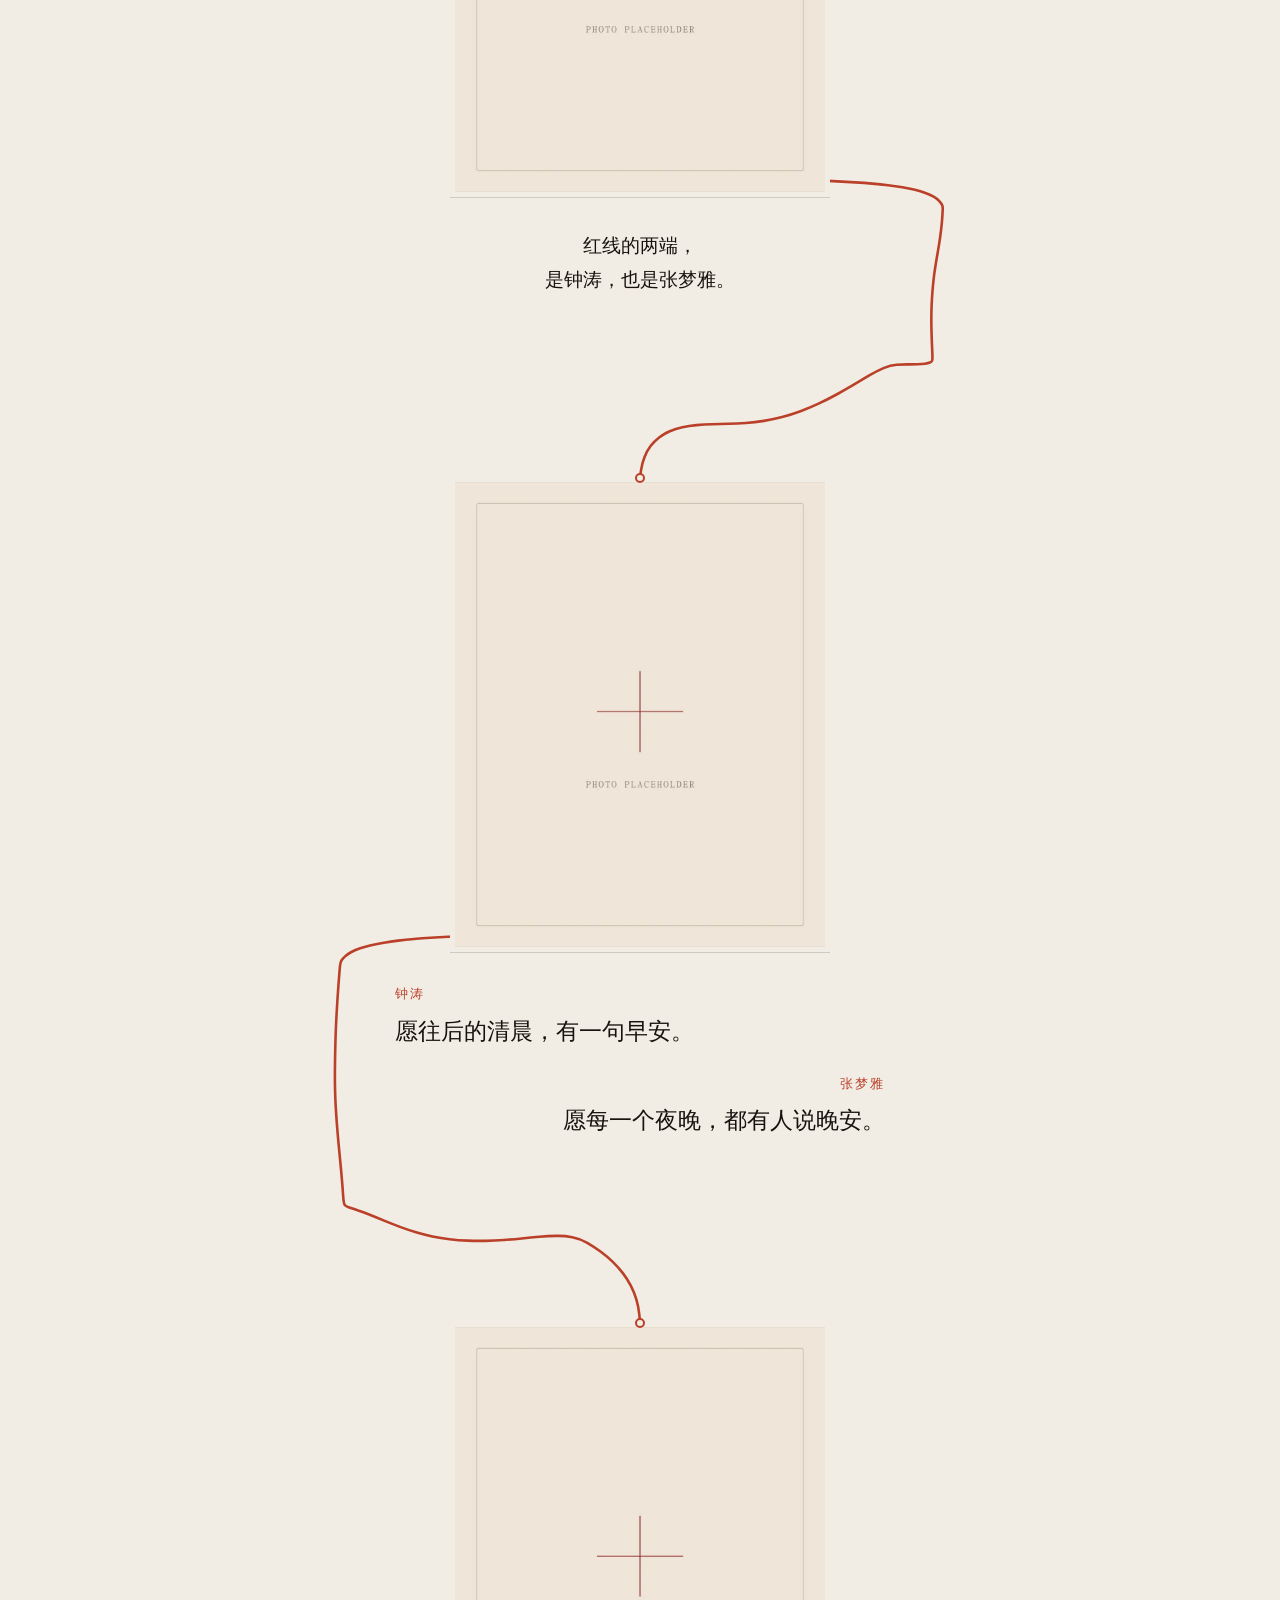
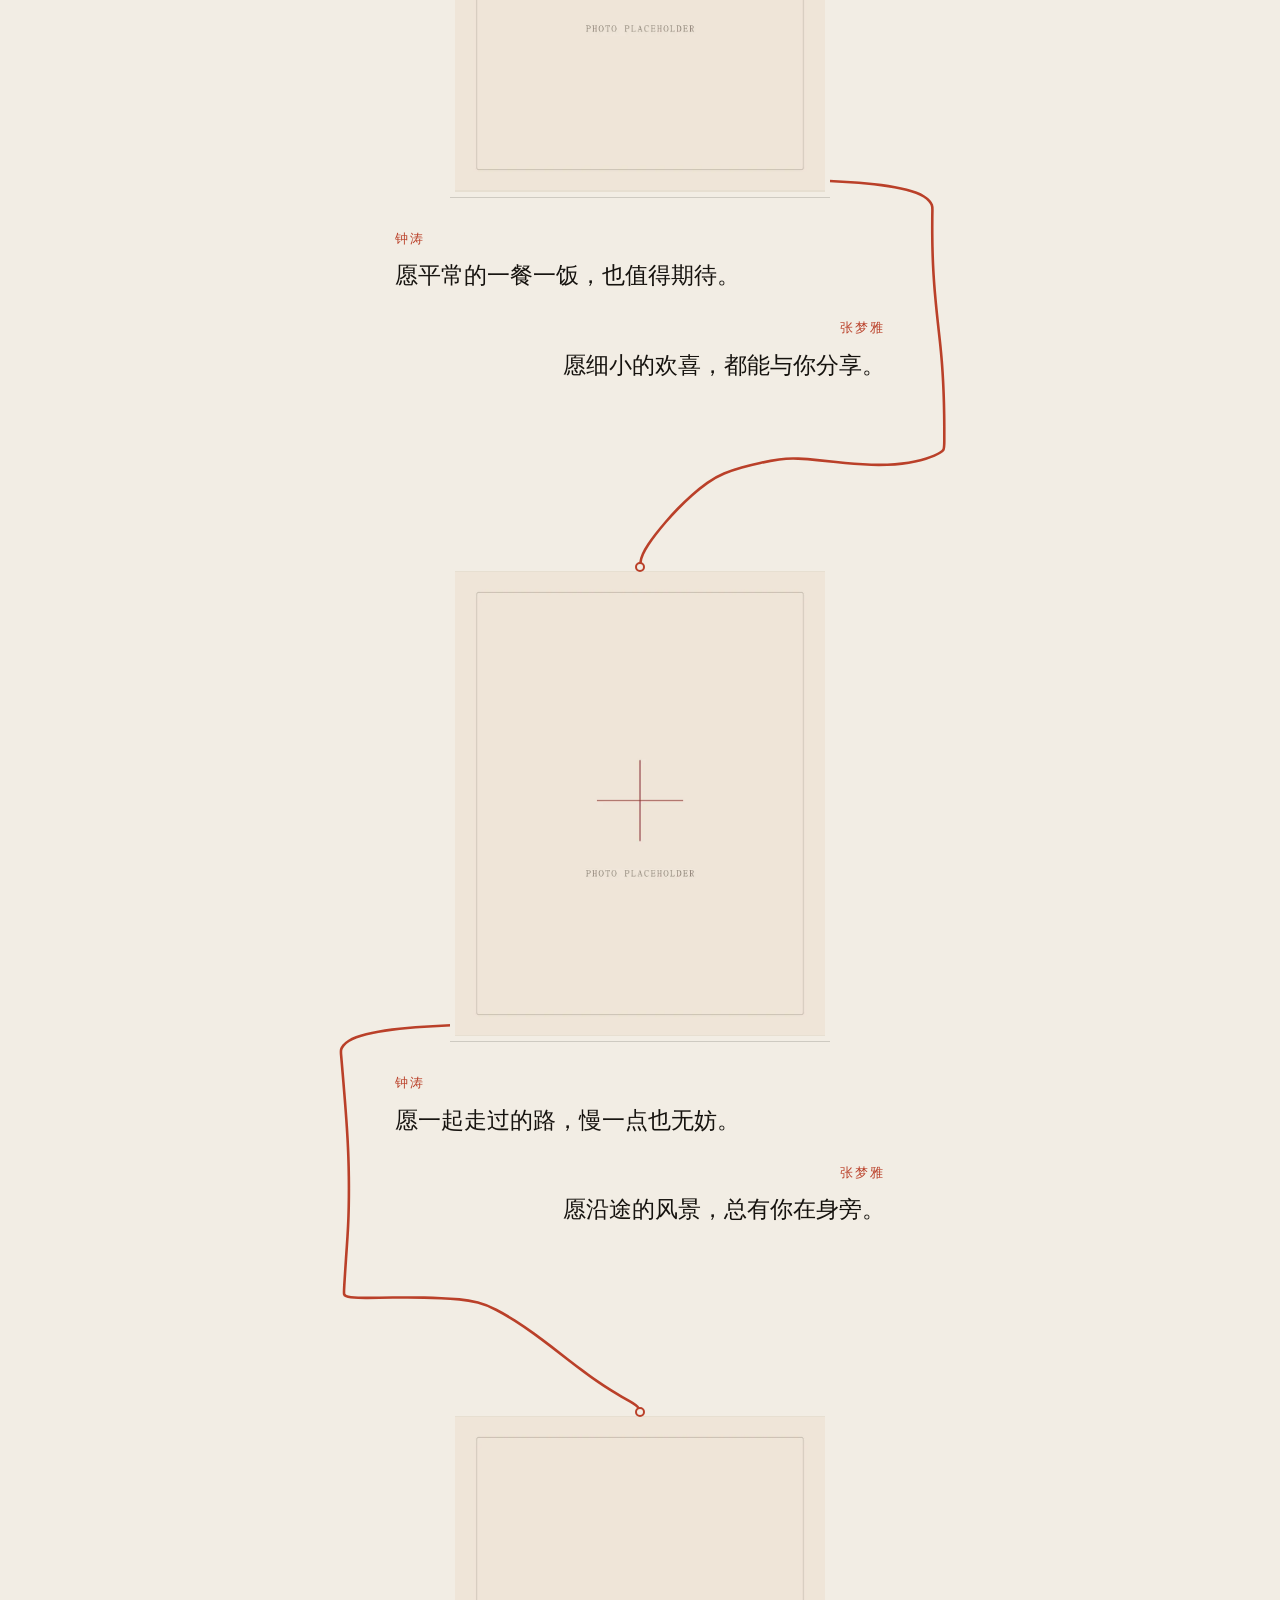
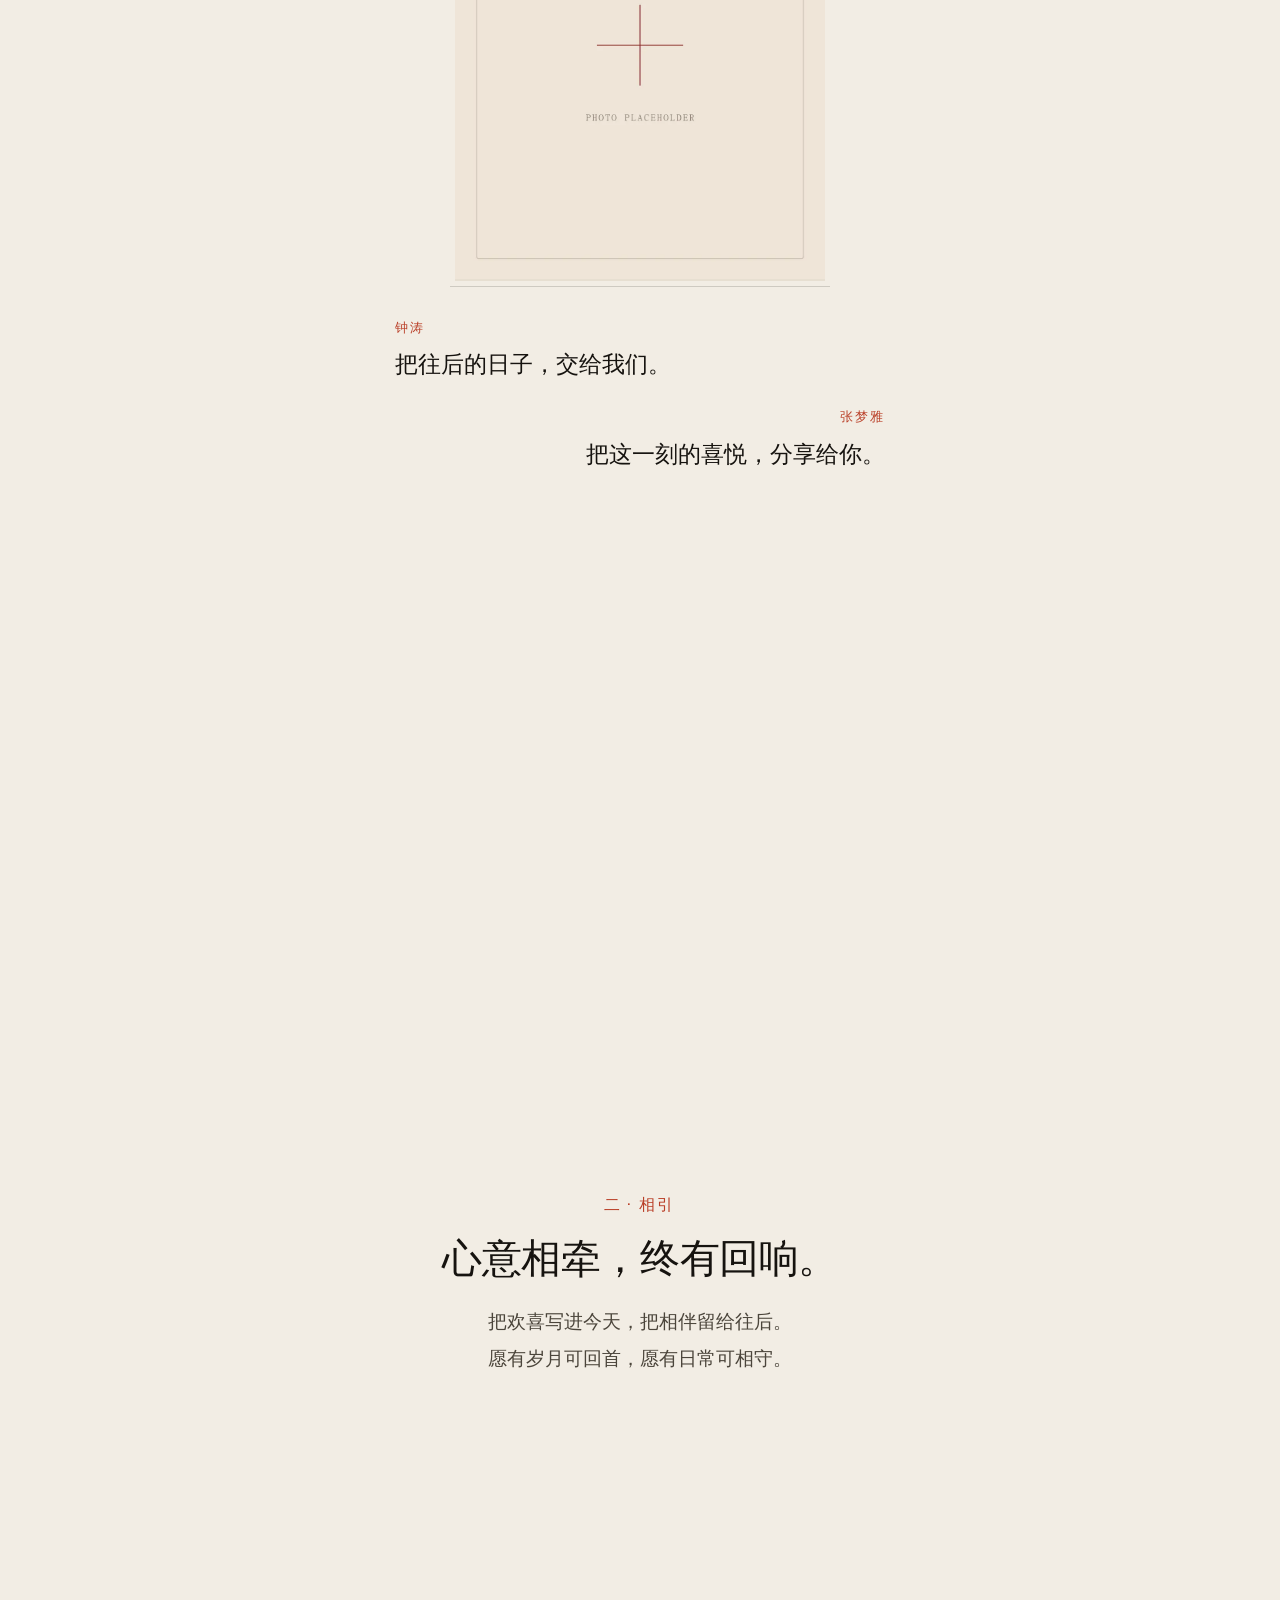
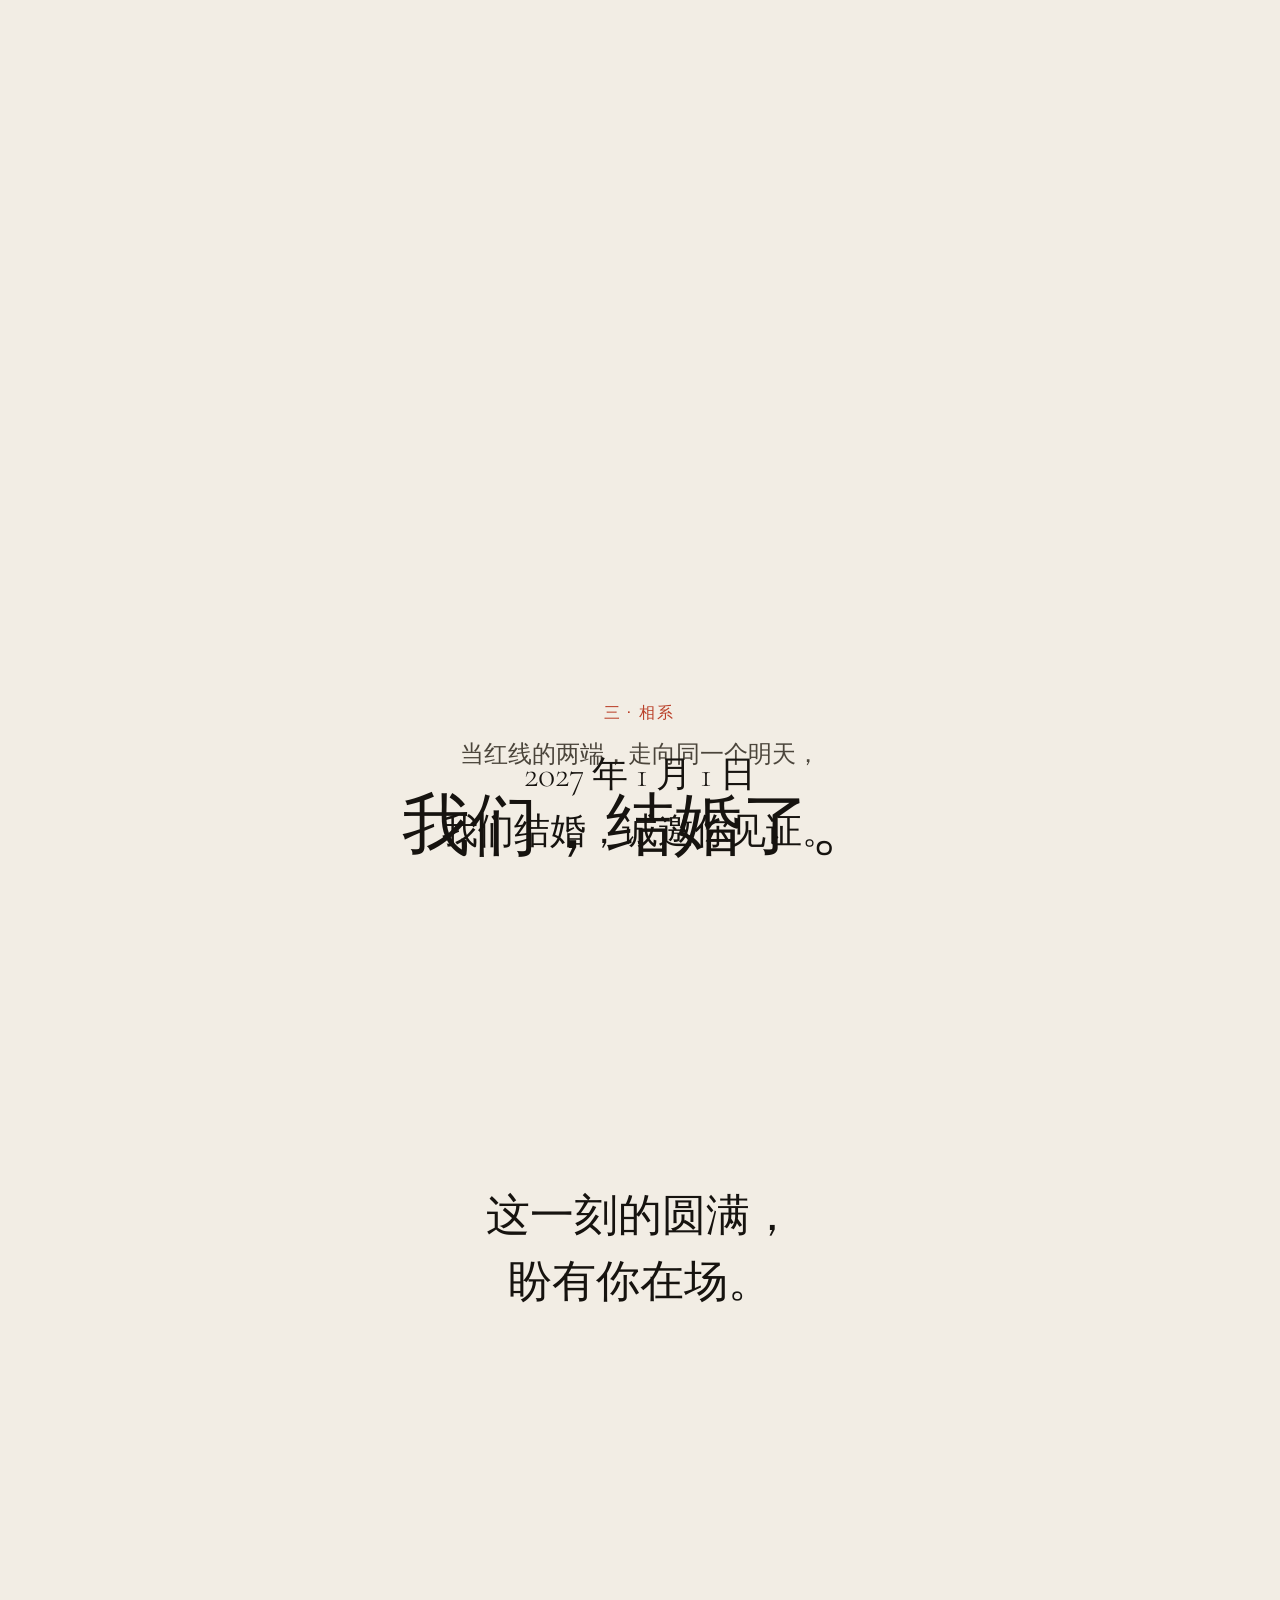
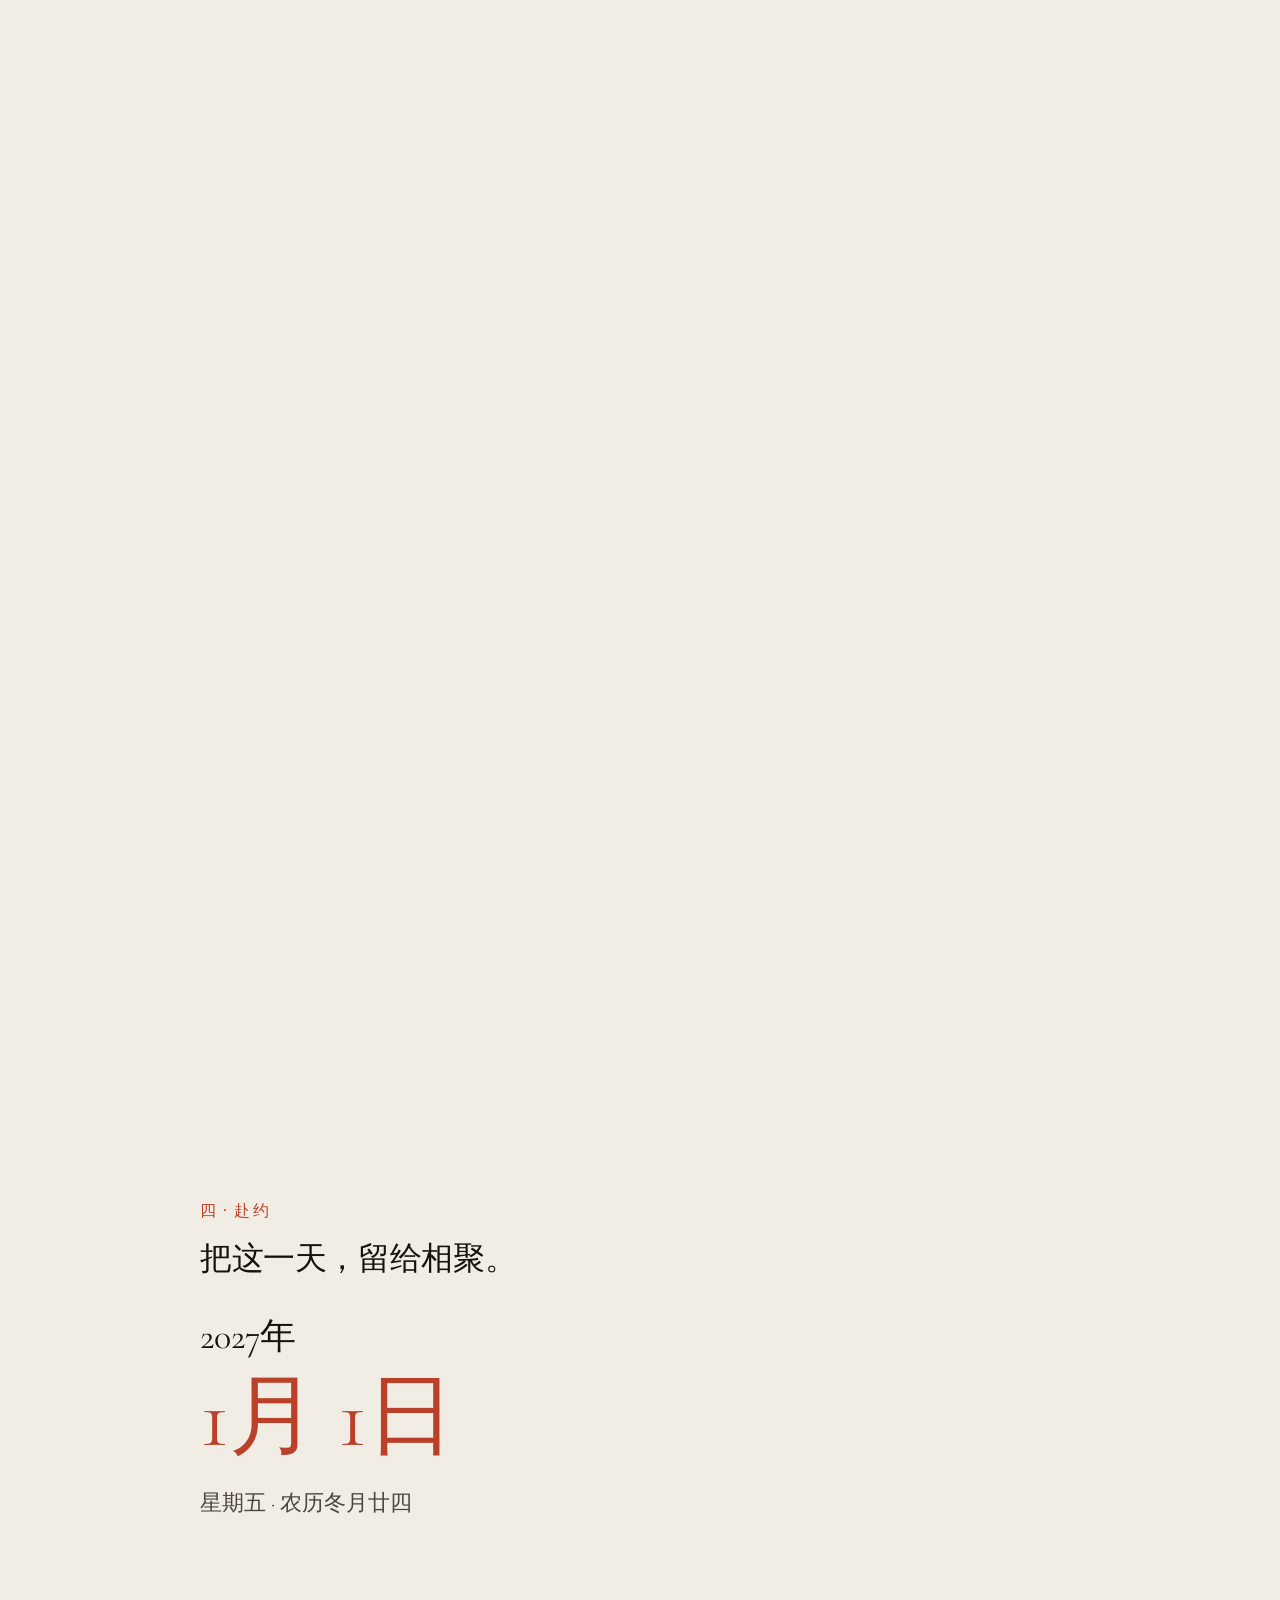
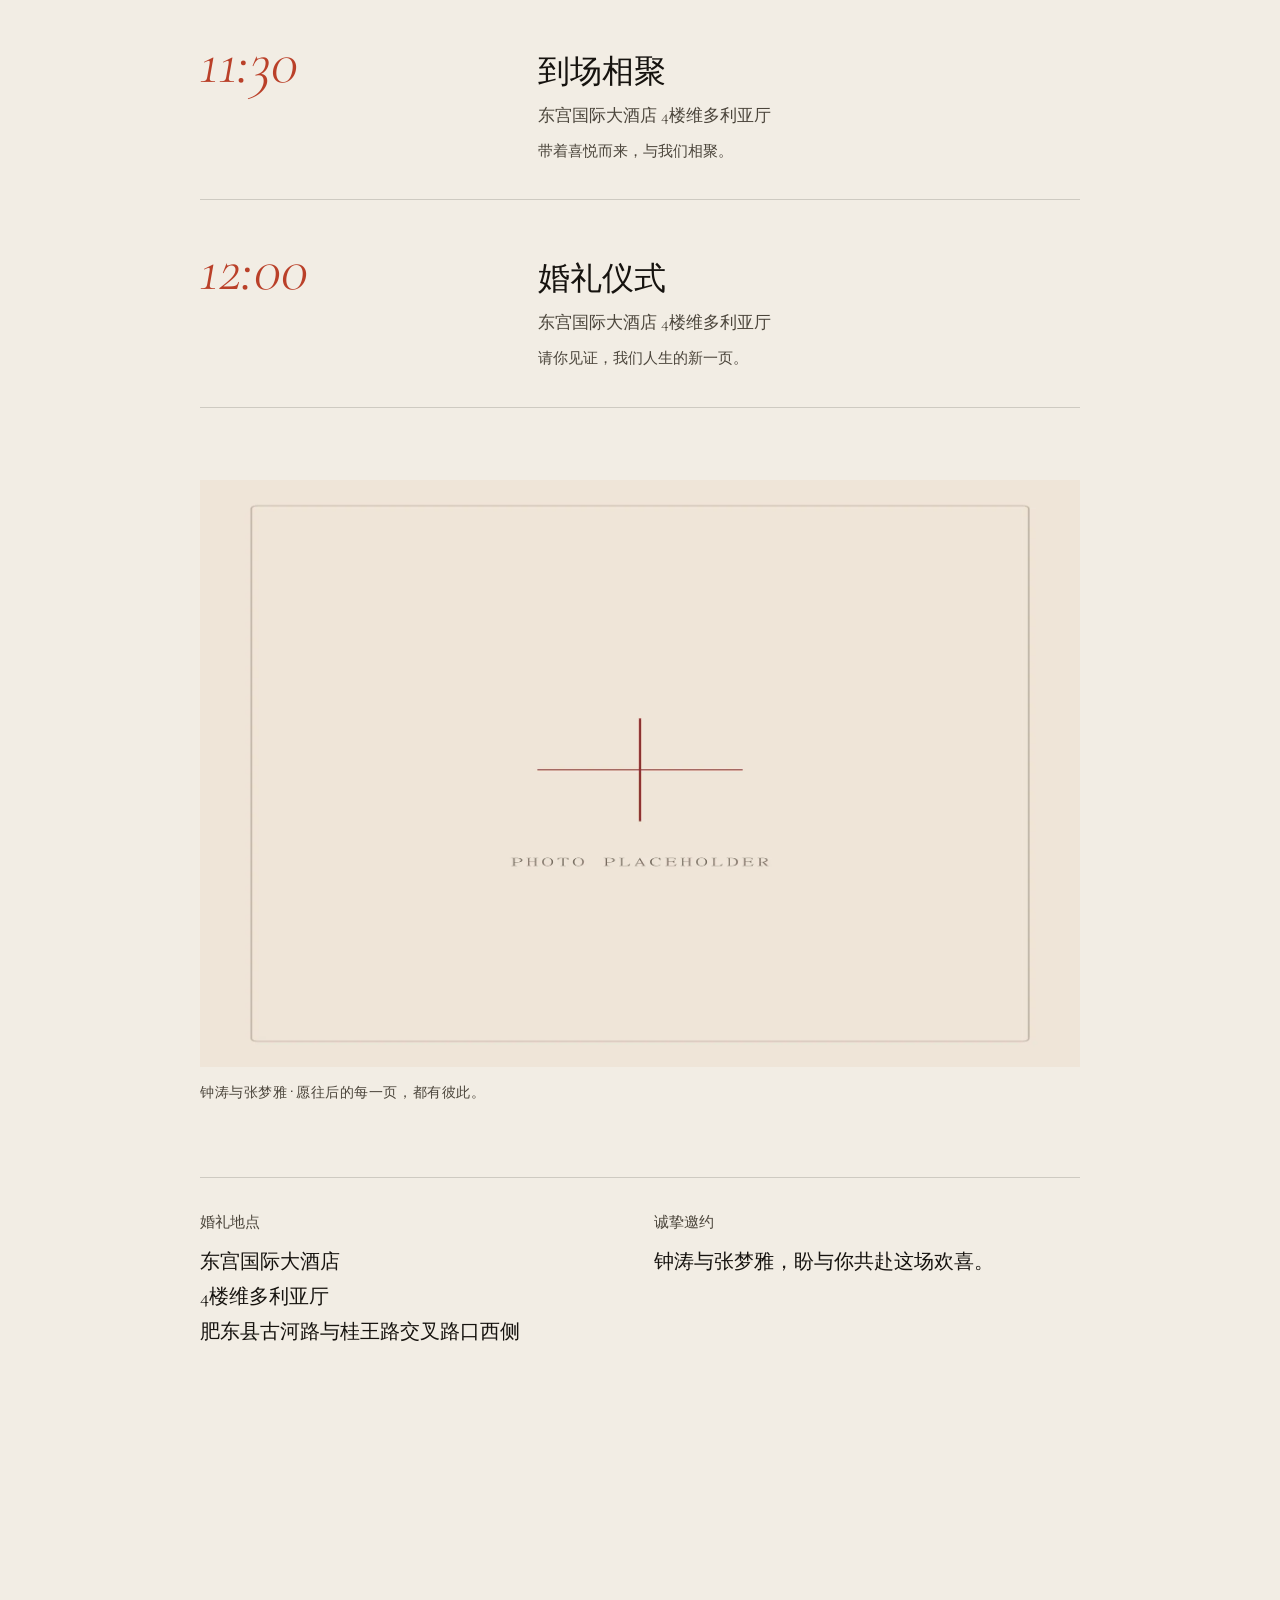
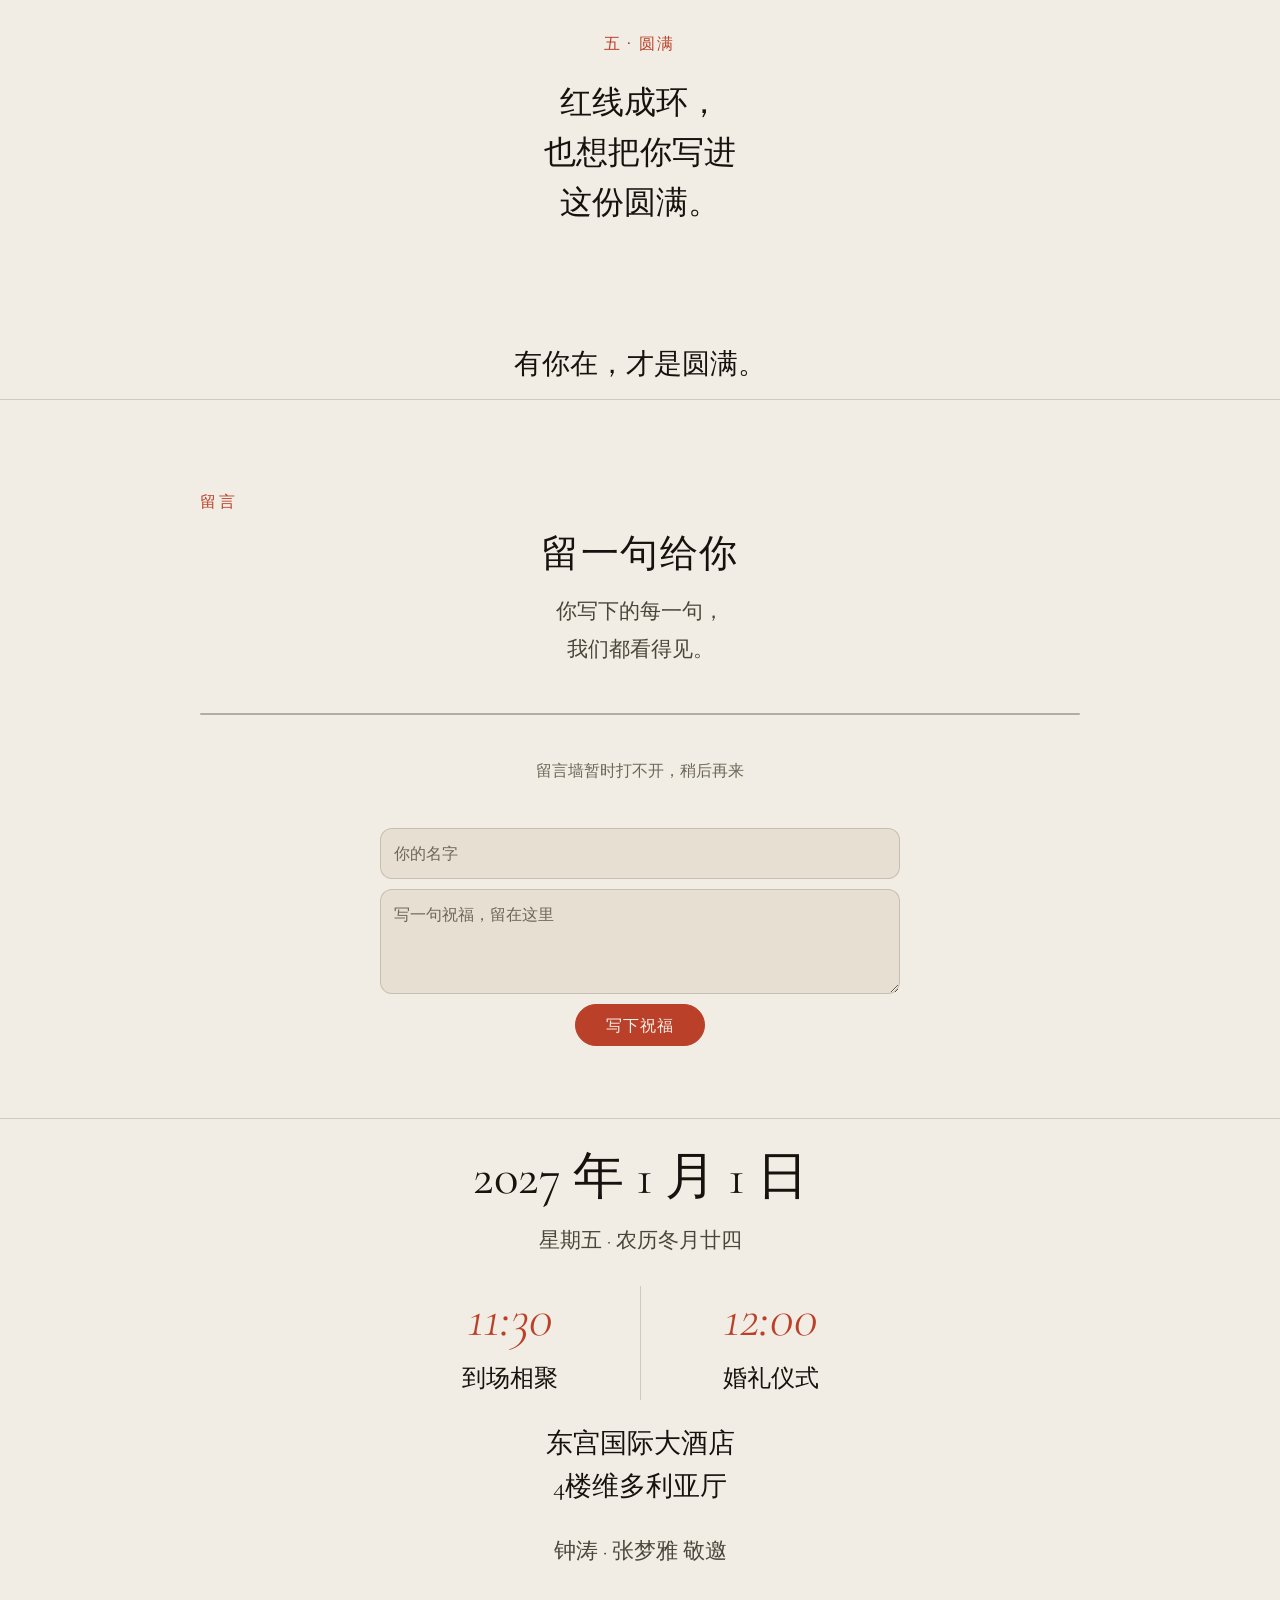
==== commit 91970c14: "feat(barrage): 加六种效果对比预览页 preview.html" ====
--- a/archive-vue/index.html
+++ b/archive-vue/index.html
@@ -12,8 +12,8 @@
     <link rel="preload" href="./fonts/cormorant-var.woff2" as="font" type="font/woff2" crossorigin />
     <link rel="preload" href="./fonts/instrument-var.woff2" as="font" type="font/woff2" crossorigin />
     <title>一线 · 同心｜钟涛与张梦雅的婚礼｜2027年1月1日</title>
-    <script type="module" crossorigin src="./assets/index-HKM9kIi6.js"></script>
-    <link rel="stylesheet" crossorigin href="./assets/index-CFQCcigk.css">
+    <script type="module" crossorigin src="./assets/index-tQfE1-Qa.js"></script>
+    <link rel="stylesheet" crossorigin href="./assets/index-DMhLcN_Q.css">
   </head>
   <body>
     <div id="root"></div>
--- a/archive-vue/assets/index-DMhLcN_Q.css
+++ b/archive-vue/assets/index-DMhLcN_Q.css
@@ -0,0 +1 @@
+@font-face{font-family:Cormorant;src:url(../fonts/cormorant-var.woff2)format("woff2");font-weight:300 700;font-style:normal;font-display:swap}@font-face{font-family:Cormorant;src:url(../fonts/cormorant-var-italic.woff2)format("woff2");font-weight:300 700;font-style:italic;font-display:swap}@font-face{font-family:Instrument Sans;src:url(../fonts/instrument-var.woff2)format("woff2");font-weight:400 700;font-style:normal;font-display:swap}@property --night{syntax:"<number>";inherits:true;initial-value:0}:root{--night:0;--cut:clamp(0, calc((var(--night) - .44) / .12), 1);--mix:calc(var(--cut) * 100%);--paper-day:#f2ede4;--paper-night:#14100c;--deep-day:#e7dfd1;--deep-night:#1f1a14;--ink-day:#16130f;--ink-night:#efe8d9;--ink2-day:#4b453b;--ink2-night:#b6ad9b;--ink3-day:#6d6659;--ink3-night:#968e7d;--thread-day:#ba4029;--thread-night:#f4643f;--paper:color-mix(in oklab, var(--paper-night) var(--mix), var(--paper-day));--paper-deep:color-mix(in oklab, var(--deep-night) var(--mix), var(--deep-day));--ink:color-mix(in oklab, var(--ink-night) var(--mix), var(--ink-day));--ink-2:color-mix(in oklab, var(--ink2-night) var(--mix), var(--ink2-day));--ink-3:color-mix(in oklab, var(--ink3-night) var(--mix), var(--ink3-day));--thread:color-mix(in oklab, var(--thread-night) var(--mix), var(--thread-day));--rule:color-mix(in srgb, var(--ink) 16%, transparent);--serif:"Cormorant", "Songti SC", "STSong", "Noto Serif CJK SC", serif;--sans:"Instrument Sans", "PingFang SC", "Microsoft YaHei", system-ui, sans-serif;--measure:min(880px, 88vw);--cp:0;--tp:0;--lightningcss-light:initial;--lightningcss-dark: ;color-scheme:light;-webkit-text-size-adjust:100%}*,:before,:after{box-sizing:border-box}html{scroll-behavior:auto}body{background:var(--paper);color:var(--ink);font-family:var(--serif);font-synthesis-weight:none;margin:0;font-size:17px;line-height:1.55;transition:background-color .12s linear,color .12s linear;overflow-x:clip}body:after{content:"";z-index:60;pointer-events:none;opacity:calc(.055 * (1 - var(--night)));background-image:url("data:image/svg+xml,%3Csvg xmlns='http://www.w3.org/2000/svg' width='180' height='180'%3E%3Cfilter id='n'%3E%3CfeTurbulence type='fractalNoise' baseFrequency='0.85' numOctaves='3'/%3E%3C/filter%3E%3Crect width='180' height='180' filter='url(%23n)'/%3E%3C/svg%3E");position:fixed;inset:0}body.holding{-webkit-user-select:none;user-select:none;cursor:grabbing}::selection{background:var(--thread);color:var(--paper)}:focus-visible{outline:2px solid var(--thread);outline-offset:4px;border-radius:1px}.moon{z-index:0;pointer-events:none;opacity:clamp(0, calc((var(--night) - .66) * 3), 1);position:fixed;inset:0}.moon__disc{aspect-ratio:1;width:min(15vmin,118px);transform:translate(-50%, -50%) translateY(calc((1 - var(--tp)) * 6vh));background:radial-gradient(circle,#fcf8ecf0 0%,#f8f2e2e6 58%,#ece4cd8c 82%,#ece4cd00 100%);border-radius:50%;position:absolute;top:13%;left:74%}.moon__disc:after{content:"";background:radial-gradient(circle,#f0e8d017 0%,#f0e8d00b 34%,#f0e8d000 68%);border-radius:50%;position:absolute;inset:-180%}.stage{z-index:1;pointer-events:none;position:fixed;inset:0}.pull-backdrop{z-index:1;pointer-events:none;opacity:0;position:fixed;top:0;left:0;overflow:hidden}.pull-backdrop img{filter:blur(clamp(2px,.35vw,3px));max-width:none;position:absolute}.page{z-index:2;position:relative}.page,.colophon{opacity:calc(1 - 4 * var(--cut) * (1 - var(--cut)))}.skip{z-index:80;background:var(--ink);color:var(--paper);font:500 12px/1 var(--sans);letter-spacing:.1em;text-transform:uppercase;padding:10px 16px;text-decoration:none;position:fixed;top:12px;left:12px;transform:translateY(-160%)}.skip:focus{transform:none}.chapter{padding-inline:max(20px, env(safe-area-inset-left));flex-direction:column;align-items:center;display:flex;position:relative}.hold{grid-template-columns:minmax(0,1fr);align-content:center;place-items:center;width:100%;min-height:100svh;display:grid;position:sticky;top:0}.meta{font:500 11px/1.4 var(--sans);letter-spacing:.22em;text-transform:uppercase;color:var(--ink-3);margin:0}.index{font:400 16px/1.4 var(--sans);letter-spacing:.16em;color:var(--thread);margin:0 0 .9rem}.lead{letter-spacing:-.012em;text-wrap:balance;margin:0;font-size:clamp(1.5rem,3.4vw,2.5rem);font-weight:300;line-height:1.45}.body{color:var(--ink-2);max-width:34em;font-size:clamp(1.02rem,1.5vw,1.2rem);line-height:1.9}.visually-hidden{clip-path:inset(50%);white-space:nowrap;width:1px;height:1px;margin:-1px;padding:0;position:absolute;overflow:hidden}.overture{justify-content:center;min-height:100svh;padding-block:clamp(32px,7svh,72px)}.overture__inner{text-align:center;justify-items:center;gap:clamp(24px,5svh,48px);width:min(880px,88vw);display:grid}.overture .meta{font:500 clamp(21px, 3vw, 28px)/1.6 var(--serif);letter-spacing:.07em;color:var(--ink)}.names{gap:clamp(32px,6svh,64px);width:100%;margin:0;display:grid}.names__row{justify-content:center;display:flex}.name{letter-spacing:.12em;text-indent:.12em;white-space:nowrap;font-size:clamp(50px,11.5vw,112px);font-weight:300;line-height:1.2}.overture__meta{justify-items:center;gap:1rem;display:grid}.overture__date{font:500 clamp(20px, 2.4vw, 25px)/1.6 var(--sans);color:var(--ink);gap:.5em;margin:0;display:grid}.overture__venue{font-family:var(--serif);font-size:clamp(20px,2.2vw,24px);line-height:1.6}.hint{font:400 15px/1.6 var(--sans);letter-spacing:.1em;color:var(--ink-2);margin:0}.jump{font:500 15px/1.6 var(--sans);letter-spacing:.08em;color:var(--ink-2);border-bottom:1px solid var(--rule);padding:5px 0;text-decoration:none}.jump:hover{color:var(--thread);border-color:var(--thread)}.thread{gap:36px;padding-block:clamp(60px,12svh,120px) 12svh}.thread__head{width:min(560px,86vw)}.legend{margin-top:1.4rem}.thread__story{width:min(620px,100%);padding-top:32px;position:relative}.thread__cord{pointer-events:none;width:100%;height:100%;color:var(--thread);position:absolute;inset:0}.thread__moment{justify-items:center;gap:32px;padding-bottom:clamp(144px,20svh,192px);display:grid;position:relative}.thread__moment:last-child{padding-bottom:0}.thread__photo{aspect-ratio:4/5;border:5px solid var(--paper);background:var(--paper-deep);width:min(78vw,380px);box-shadow:0 1px 0 var(--rule);margin:0;position:relative}.thread__photo img{object-fit:contain;width:100%;height:100%;display:block}.thread__pin{z-index:1;border:2px solid var(--thread);background:var(--paper);border-radius:50%;width:10px;height:10px;position:absolute;top:-9px;left:calc(50% - 5px)}.thread__aside{text-align:center;white-space:pre-line;width:80%;margin:0;font-size:19px;line-height:1.8}.pair{gap:22px;width:min(490px,80%);display:grid}.voice{margin:0;font-size:clamp(19px,2.7vw,23px);font-weight:300;line-height:1.75}.voice--a{text-align:left}.voice--b{text-align:right}.voice__who{font:500 13px/1.5 var(--sans);letter-spacing:.16em;color:var(--thread);margin-bottom:.5rem;display:block}.pull{min-height:175svh}.pull__inner{text-align:center;justify-items:center;gap:clamp(28px,4svh,48px);width:min(720px,88vw);padding-block:4svh;display:grid}.pull__photo{touch-action:pan-y pinch-zoom;-webkit-user-select:none;user-select:none;width:100%;height:clamp(240px,52svh,480px);position:relative}.pull__handle{touch-action:pan-y;cursor:grab;position:absolute;inset:0}.pull__note{font:400 clamp(14px, 1.3vw, 18px)/1.6 var(--serif);letter-spacing:.06em;color:var(--thread);white-space:nowrap;pointer-events:none;opacity:0;will-change:transform, opacity;margin:0;position:fixed;top:0;left:0}.pull__copy{width:100%;max-width:620px}.pull__copy .body{white-space:pre-line;margin:1rem auto 0}.caption{font:400 14px/1.7 var(--sans);letter-spacing:.04em;color:var(--ink-2)}.tie{min-height:235svh}.tie__inner{text-align:center;grid-template-columns:minmax(0,1fr);justify-items:center;gap:12px;width:min(760px,92vw);padding-block:clamp(20px,4svh,40px);display:grid}.tie__inner>.index{margin-bottom:0}.tie__stack{align-items:center;width:100%;min-height:112px;display:grid}.tie__stack>*{grid-area:1/1}.tie__first{opacity:clamp(0, calc(3.34 - var(--tp) * 8.34), 1);justify-items:center;gap:10px;display:grid}.tie__before{color:var(--ink-2);margin:0;font-size:clamp(17px,2.6vw,24px)}.tie__headline{text-wrap:balance;transform:scale(calc(1 + var(--tp) * .04));margin:0;font-size:clamp(34px,9vw,68px);font-weight:300;line-height:1.3}.tie__merged{white-space:pre-line;opacity:clamp(0, calc(var(--tp) * 7.15 - 3), 1);margin:0;font-size:clamp(24px,4.5vw,36px);font-weight:300;line-height:1.6}.tie__knot{width:min(96vw,1000px);height:clamp(200px,32svh,300px)}.tie__after{font:400 clamp(36px, 5vw, 44px)/1.5 var(--serif);white-space:pre-line;color:var(--ink);opacity:clamp(0, calc(var(--tp) * 7.15 - 3.9), 1);margin:0}.day{gap:clamp(40px,8svh,72px);padding-block:14svh 16svh}.day__head{width:var(--measure)}.day__head .lead{font-size:clamp(24px,3.5vw,32px)}.day__date{gap:18px;margin:32px 0 0;display:grid}.day__date time{gap:6px;display:grid}.day__year{font-size:clamp(26px,4vw,36px);line-height:1.3}.day__monthday{color:var(--thread);font-size:clamp(54px,13vw,88px);line-height:1.15}.day__calendar{color:var(--ink-2);font-size:clamp(18px,2.5vw,22px)}.schedule{width:var(--measure);margin:0;padding:0;list-style:none;display:grid}.row{border-top:1px solid var(--rule);grid-template-columns:minmax(100px,.55fr) 1fr;align-items:baseline;column-gap:clamp(16px,4vw,40px);padding:clamp(26px,4svh,42px) 0;display:grid}.row:last-child{border-bottom:1px solid var(--rule)}.row[data-active="1"]{border-top-color:#0000}.row__time{font-variant-numeric:lining-nums;letter-spacing:.01em;color:var(--thread);white-space:nowrap;font:italic 500 clamp(38px,7vw,62px)/1.1 Cormorant,Georgia,serif}.row__name{font-size:clamp(23px,3.8vw,32px);font-weight:300;line-height:1.45;display:block}.row__where{color:var(--ink-2);margin-top:.4em;font-size:17px;display:block}.row__note{font:400 15px/1.7 var(--sans);color:var(--ink-2);margin-top:.6em;display:block}.plate{width:var(--measure);gap:.9rem;margin:0;display:grid}.plate__frame{background:var(--paper-deep);aspect-ratio:1920/1281;position:relative;overflow:hidden}.plate__frame img{object-fit:cover;width:100%;height:100%;display:block}.facts{width:var(--measure);border-top:1px solid var(--rule);grid-template-columns:repeat(auto-fit,minmax(230px,1fr));gap:28px;margin:0;padding-top:2rem;display:grid}.fact dt{font:500 15px/1.6 var(--sans);color:var(--ink-2);margin-bottom:.7rem}.fact dd{margin:0;font-size:20px;line-height:1.75}.ring{padding-block:clamp(80px,14svh,140px) 12px}.ring__inner{text-align:center;justify-items:center;width:100%;display:grid}.ring__message{width:min(58vw,260px);padding-block:12px}.ring__message .index{margin-bottom:24px}.ring__lead{white-space:pre-line;margin:0;font-size:clamp(24px,4vw,32px);font-weight:300;line-height:1.55}.ring__closing{margin:clamp(72px,12svh,104px) 0 0;font-size:clamp(20px,3vw,28px)}.colophon{z-index:2;padding:20px 20px max(88px, calc(64px + env(safe-area-inset-bottom)));text-align:center;border-top:1px solid var(--rule);position:relative}.colophon p{margin:0;font-size:19px;line-height:1.8}.colophon .colophon__date{font:400 clamp(28px, 6.5vw, 38px)/1.5 var(--serif)}.colophon .colophon__calendar{color:var(--ink-2);margin-top:6px;font-size:16px}.colophon__schedule{grid-template-columns:repeat(2,minmax(0,1fr));width:min(360px,100%);margin:26px auto 22px;display:grid}.colophon__schedule p+p{border-left:1px solid var(--rule)}.colophon__schedule time{color:var(--thread);font:italic 500 38px/1.2 Cormorant,Georgia,serif;display:block}.colophon__schedule span{margin-top:6px;font-size:18px;display:block}.colophon .colophon__venue{font-size:20px;line-height:1.6}.colophon .colophon__signature{color:var(--ink-2);margin-top:24px;font-size:17px}@media (width>=800px){.colophon .colophon__date{font-size:clamp(42px,4vw,56px)}.colophon .colophon__calendar{font-size:21px}.colophon__schedule{width:min(520px,100%)}.colophon__schedule time{font-size:54px}.colophon__schedule span{font-size:24px}.colophon .colophon__venue{font-size:27px}.colophon .colophon__signature{font-size:22px}}@media (width<=640px) and (orientation:portrait){.pull__photo{aspect-ratio:4/5;height:auto}}@media (pointer:coarse){.pull__handle{height:var(--pull-touch-height,calc(10svh + 12px));top:30%;bottom:auto;transform:translateY(-50%)}}@media (width<=799px),(pointer:coarse){.colophon{padding-bottom:max(58.667px, calc(38px + env(safe-area-inset-bottom)))}}@media (height<=680px){.overture{padding-block:24px}.overture__inner{gap:20px}.names{gap:28px}.name{font-size:clamp(46px,9vw,70px)}.overture__meta{gap:10px}.overture__date,.overture__venue{font-size:18px}.pull__inner{gap:20px;padding-block:20px}.pull__copy .body{font-size:17px;line-height:1.7}.tie__inner{gap:8px;padding-block:16px}.tie__stack{min-height:100px}}@media (orientation:landscape) and (height<=500px){.hold{position:relative}.pull,.tie{min-height:0}.pull__photo{width:min(100%,97.5svh);height:65svh}}@media (prefers-reduced-motion:reduce){html{scroll-behavior:auto}*,:before,:after{transition-duration:.001ms!important;animation-duration:.001ms!important;animation-iteration-count:1!important}.tie__first{display:none}.tie__merged,.tie__after{opacity:1}}.guestbook{z-index:2;border-top:1px solid var(--rule);background:var(--paper);padding:clamp(64px,10svh,110px) 20px clamp(48px,8svh,80px);position:relative}.guestbook__inner{width:var(--measure);margin:0 auto}.guestbook__title{font:300 clamp(26px, 5vw, 38px)/1.5 var(--serif);text-align:center;letter-spacing:.04em;margin:0}.guestbook__lead{text-align:center;white-space:pre-line;color:var(--ink-2);margin:10px 0 0;font-size:18px;line-height:1.8}.guestbook__list{background:var(--rule);border:1px solid var(--rule);border-radius:14px;gap:1px;margin:clamp(28px,5svh,44px) 0 0;padding:0;list-style:none;display:grid;overflow:hidden}.guestbook__item{background:var(--paper);padding:14px 16px}.guestbook__item-text{white-space:pre-wrap;overflow-wrap:anywhere;margin:0;font-size:17px;line-height:1.75}.guestbook__item-meta{color:var(--ink-3);align-items:baseline;gap:10px;margin:8px 0 0;font-size:13px;display:flex}.guestbook__pin{letter-spacing:.08em;color:var(--thread);border:1px solid var(--thread);border-radius:999px;padding:0 6px;font-size:11px}.guestbook__time{margin-left:auto}.guestbook__note{text-align:center;color:var(--ink-3);margin:clamp(28px,5svh,44px) 0 0;font-size:16px}.guestbook__form{margin:clamp(28px,5svh,44px) 0 0;gap:10px;max-width:520px;margin-inline:auto;display:grid}.guestbook__input,.guestbook__textarea{width:100%;font:400 16px/1.7 var(--sans);color:var(--ink);background:var(--paper-deep);border:1px solid var(--rule);appearance:none;border-radius:12px;padding:11px 13px;transition:border-color .16s}.guestbook__textarea{resize:vertical;min-height:92px}.guestbook__input::placeholder,.guestbook__textarea::placeholder{color:var(--ink-3)}.guestbook__input:focus,.guestbook__textarea:focus{border-color:var(--thread);outline:none}.guestbook__submit{font:500 16px/1 var(--sans);letter-spacing:.06em;color:#f7f2e9;background:var(--thread);border:1px solid var(--thread);cursor:pointer;border-radius:999px;justify-self:center;padding:12px 30px;transition:opacity .16s}.guestbook__submit:disabled{opacity:.55;cursor:default}.guestbook__status{text-align:center;color:var(--ink-3);margin:0;font-size:14px}@media (width>=800px){.guestbook__item-text{font-size:19px}.guestbook__lead{font-size:21px}}.bd{z-index:90;transition:opacity .7s;position:fixed;inset:0;overflow:hidden}.bd.is-out{opacity:0}.bd__veil{background:radial-gradient(120% 90% at 50% 45%,#3a26228c,#1a1412c7);animation:.52s both bd-veil-in;position:absolute;inset:0}.bd__veil--deep{background:radial-gradient(120% 90% at 50% 45%,#281816bd,#0e0b0aeb)}@keyframes bd-veil-in{0%{opacity:0}to{opacity:1}}.bd__hint{text-align:center;letter-spacing:.18em;color:#fff0e699;margin:0;font-size:13px;animation:.7s .6s both bd-veil-in;position:absolute;bottom:6vh;left:0;right:0}.bd__notes{pointer-events:none;position:absolute;inset:0}.bd__note{width:var(--nw);height:calc(var(--nw) * .62);margin:calc(var(--nw) * -.31) 0 0 calc(var(--nw) * -.5);will-change:transform, opacity;border-radius:2px;animation:1s cubic-bezier(.2,.85,.3,1) both bd-note-in;position:absolute;box-shadow:0 1px 4px #0000003d}@keyframes bd-note-in{0%{opacity:0;transform:translate(var(--fx), var(--fy)) rotate(var(--r0)) scale(.7)}60%{opacity:1}to{opacity:1;transform:translate(0, 0) rotate(var(--r1)) scale(1)}}.bd.is-out .bd__note{animation:1.3s both bd-note-out}@keyframes bd-note-out{to{opacity:0;transform:translate(0, -110px) rotate(calc(var(--r1) + 26deg)) scale(.92)}}.bd__card{text-align:center;background:#fffcf5f5;border-radius:3px;padding:13px 16px 12px;animation:.9s cubic-bezier(.2,.9,.3,1) both bd-card-in;position:absolute;top:50%;left:50%;transform:translate(-50%,-50%);box-shadow:0 10px 30px #00000052}@keyframes bd-card-in{0%{opacity:0;transform:translate(-50%,-46%)scale(.9)}to{opacity:1;transform:translate(-50%,-50%)scale(1)}}.bd__card-text{font-family:var(--serif);letter-spacing:.03em;color:#3a3229;margin:0;font-size:16px;line-height:1.55}.bd__card-by{letter-spacing:.14em;color:#8d8377;margin:7px 0 0;font-size:11px}.bd__canvas{width:100%;height:100%;position:absolute;inset:0}.bd__core{text-align:center;position:absolute;top:50%;left:50%;transform:translate(-50%,-50%)}.bd__core-text{font-family:var(--serif);letter-spacing:.04em;color:#ffe9d8;margin:0;font-size:clamp(18px,5vw,27px);line-height:1.5}.bd__core-by{letter-spacing:.16em;color:#ffe2ced9;margin:7px 0 0;font-size:12px;font-style:normal}.bd__core--glow{text-shadow:0 0 18px #ff9c788c,0 0 46px #ff786e4d}.bd__core--plate{color:#2f2a23;text-shadow:none}.bd__core--plate .bd__core-by{color:#8d8377}.bd__core--deep{text-shadow:0 0 20px #000000b3}.bd__caps{pointer-events:none;position:absolute;inset:0}.bd__cap{color:#6a503c;letter-spacing:.08em;white-space:nowrap;will-change:transform, opacity;background:#fff0e0e6;border-radius:999px;padding:4px 11px;font-size:clamp(10px,2.5vw,14px);animation:.9s cubic-bezier(.22,.9,.3,1) both bd-cap-in;position:absolute;transform:translate(-50%,-50%);box-shadow:0 2px 10px #0003}@keyframes bd-cap-in{0%{opacity:0;transform:translate(calc(-50% + var(--fx)), calc(-50% + var(--fy))) rotate(calc(var(--r1) * 3)) scale(.8)}to{opacity:1;transform:translate(-50%, -50%) rotate(var(--r1)) scale(1)}}.bd.is-out .bd__cap{animation:1s both bd-cap-out}@keyframes bd-cap-out{0%{opacity:1}to{opacity:0;transform:translate(calc(-50% + var(--fx) * .2), calc(-50% - 140px)) rotate(var(--r1)) scale(.85)}}.bd__core--plate{background:#fffaf2f2;border-radius:4px;padding:12px 15px;box-shadow:0 10px 30px #0000004d}.bd__ring{pointer-events:none;position:absolute;inset:0}.bd__ring-word,.bd__ring-mine{text-align:center;max-width:17vw;line-height:1.2;font-size:var(--fs);letter-spacing:.06em;color:#fff8f0e6;white-space:pre-wrap;word-break:break-word;text-shadow:0 1px 12px #00000073;will-change:transform, opacity;animation:.9s cubic-bezier(.22,.9,.3,1) both bd-ring-in;position:absolute;transform:translate(-50%,-50%)}@keyframes bd-ring-in{0%{opacity:0;transform:translate(calc(-50% + var(--fx,0px)), calc(-50% + var(--fy,0px))) scale(.86)}to{opacity:1;transform:translate(-50%,-50%)scale(1)}}.bd__ring-mine{z-index:2;max-width:40vw;font-size:var(--cfs)}.bd__ring-mine b{letter-spacing:.04em;color:#ffe9d8;text-shadow:0 0 18px #ff9c788c;font-weight:500;display:block}.bd__ring-mine i{letter-spacing:.14em;color:#ffe2ced9;margin-top:6px;font-size:13px;font-style:normal;display:block}.bd__burst{pointer-events:none;position:absolute;inset:0}.bd__burst-word{text-align:center;letter-spacing:.06em;color:#fff3e8f0;text-shadow:0 1px 14px #00000080;will-change:transform, opacity;max-width:20vw;font-size:clamp(12px,3.2vw,17px);animation:4.2s cubic-bezier(.16,.68,.3,1) both bd-burst;position:absolute;transform:translate(-50%,-50%)}@keyframes bd-burst{0%{opacity:0;transform:translate(calc(-50% + var(--fx,0px)), calc(-50% + var(--fy,0px))) scale(.8)}20%{opacity:1}42%{opacity:1;transform:translate(-50%,-50%)scale(1)}to{opacity:0;transform:translate(calc(-50% + var(--bx)), calc(-50% + var(--by))) rotate(var(--br)) scale(.6)}}.bd__core--deep .bd__core-text{font-size:clamp(16px,4.2vw,24px)}.bd__rain{position:absolute;inset:0;overflow:hidden}.bd__drop{opacity:0;text-shadow:0 0 12px #00000059;will-change:transform, opacity;line-height:1;animation-name:bd-drop-fall;animation-timing-function:linear;animation-iteration-count:1;animation-fill-mode:both;position:absolute;top:-12vh}@keyframes bd-drop-fall{0%{opacity:0;transform:translate(0)rotate(0)}12%{opacity:.95}85%{opacity:.9}to{opacity:0;transform:translate(var(--dx), 118vh) rotate(var(--rs))}}.bd__rain .bd__core{z-index:2}@media (prefers-reduced-motion:reduce){.bd__note,.bd__cap,.bd__ring-word,.bd__burst-word{animation-duration:1ms}.bd__ring-mine{animation:none}.bd__drop{display:none}}@font-face{font-family:Cover WenKai;src:url(../fonts/cover-wenkai.woff2)format("woff2");font-weight:400;font-style:normal;font-display:swap;unicode-range:U+5F20,U+68A6,U+6D9B,U+949F,U+96C5}@font-face{font-family:Cover Brush;src:url(../fonts/cover-brush.woff2)format("woff2");font-weight:400;font-style:normal;font-display:swap;unicode-range:U+4EEC,U+4F60,U+5171,U+5A5A,U+6211,U+7684,U+793C,U+8BDA,U+8D74,U+9080,U+FF0C}.chapter.overture{padding-block:max(88px, calc(env(safe-area-inset-top) + 72px)) max(64px, calc(env(safe-area-inset-bottom) + 48px))}.overture .overture__inner{gap:clamp(24px,4svh,40px);width:min(880px,100%)}.overture .meta{letter-spacing:.015em;text-wrap:balance;font-family:Cover Brush,Kaiti SC,KaiTi,serif;font-size:clamp(23px,5.8vw,32px);font-weight:400;line-height:1.4}.overture .names{gap:clamp(32px,5svh,52px)}.overture .name{letter-spacing:.055em;text-indent:.055em;font-synthesis:none;font-family:Cover WenKai,Kaiti SC,KaiTi,serif;font-size:clamp(72px,21.5vw,120px);font-weight:400;line-height:1.15}.overture .overture__meta{gap:clamp(16px,2.2svh,22px)}.overture .overture__date{font-family:var(--serif);gap:6px;font-weight:400;line-height:1.4}.overture__date time{letter-spacing:.025em;white-space:nowrap;font-size:clamp(26px,6.8vw,34px)}.overture__calendar{font:400 clamp(16px, 4.1vw, 18px)/1.5 var(--sans);color:var(--ink-2);letter-spacing:.04em;white-space:nowrap}.overture .overture__venue{font:400 clamp(19px, 4.9vw, 23px)/1.55 var(--serif);letter-spacing:.045em;white-space:nowrap;gap:2px;margin:0;display:grid}.overture__room{letter-spacing:.09em;font-size:.92em}.overture .hint{letter-spacing:.14em;font-size:13px}.overture .overture__jump{top:max(14px, env(safe-area-inset-top));right:max(16px, env(safe-area-inset-right));letter-spacing:.06em;border:0;justify-content:center;align-items:center;gap:9px;min-height:44px;padding:8px 6px;font-size:12px;font-weight:400;line-height:1.4;display:inline-flex;position:absolute}.overture__jump span{border-bottom:1px solid var(--rule);padding-block:4px}.overture__jump:hover span{border-color:currentColor}.overture__jump svg{flex:none}@media (width>=700px){.overture .overture__jump{font-size:14px;top:24px;right:clamp(28px,4vw,64px)}}@media (height<=680px){.chapter.overture{padding-block:max(78px, calc(env(safe-area-inset-top) + 64px)) max(54px, calc(env(safe-area-inset-bottom) + 40px))}.overture .overture__inner{gap:22px}.overture .meta{font-size:22px}.overture .names{gap:30px}.overture .name{font-size:clamp(64px,20vw,90px)}.overture .overture__meta{gap:14px}.overture__date time{font-size:26px}.overture__calendar{font-size:16px}.overture .overture__venue{font-size:19px}}.day>.plate{display:block}.day>.plate>.caption{margin-block-start:.9rem}.day .plate__frame img{height:auto}.reading-nav{z-index:70;right:max(18px, env(safe-area-inset-right));bottom:max(18px, env(safe-area-inset-bottom));border:1px solid color-mix(in srgb, var(--thread) 45%, transparent);background:var(--paper);width:50px;height:50px;color:var(--thread);box-shadow:0 2px 12px color-mix(in srgb, var(--ink) 5%, transparent);cursor:pointer;touch-action:manipulation;border-radius:50%;place-items:center;padding:12px;display:grid;position:fixed}.reading-nav svg{fill:none;stroke:currentColor;stroke-width:1.5px;stroke-linecap:round;stroke-linejoin:round;width:24px;height:24px;transition:transform .24s}.reading-nav[data-direction=up] svg{transform:rotate(180deg)}.reading-nav[aria-disabled=true]{cursor:default}@media (hover:hover){.reading-nav:hover{border-color:var(--thread)}}
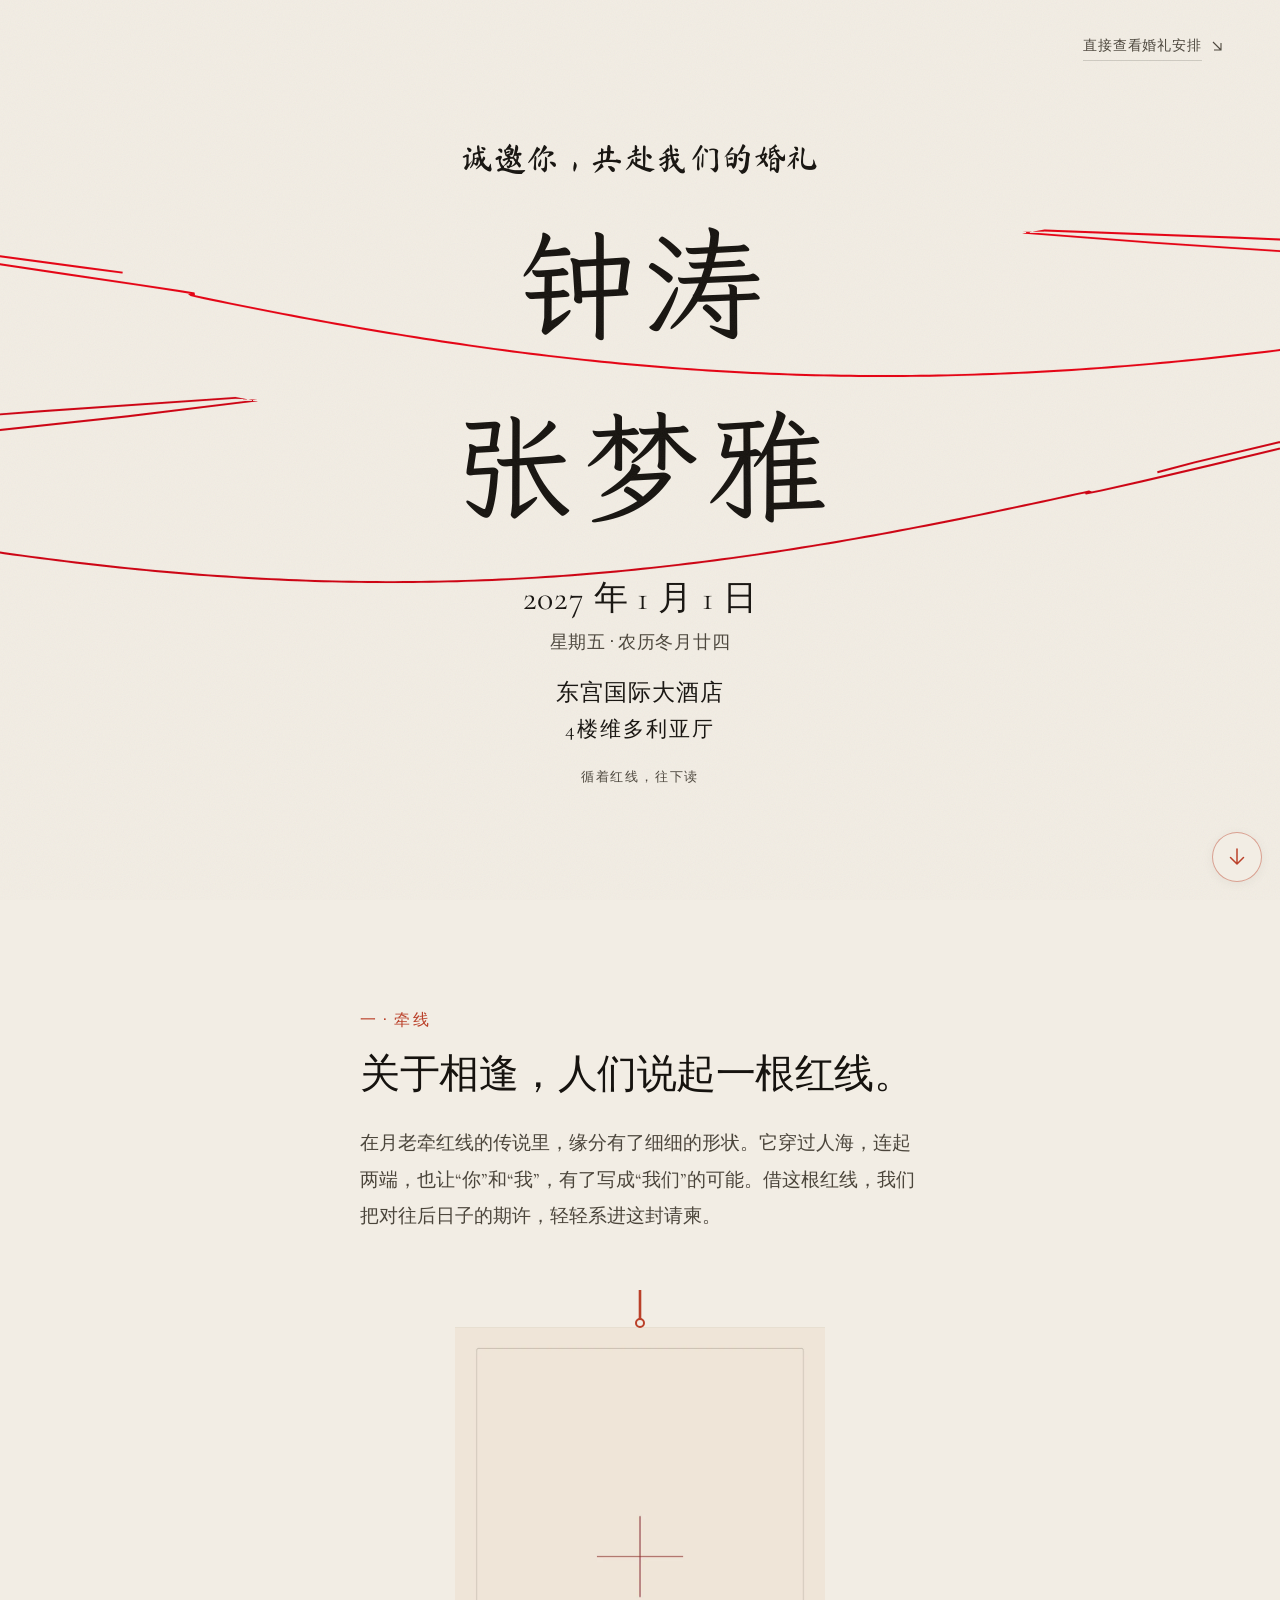
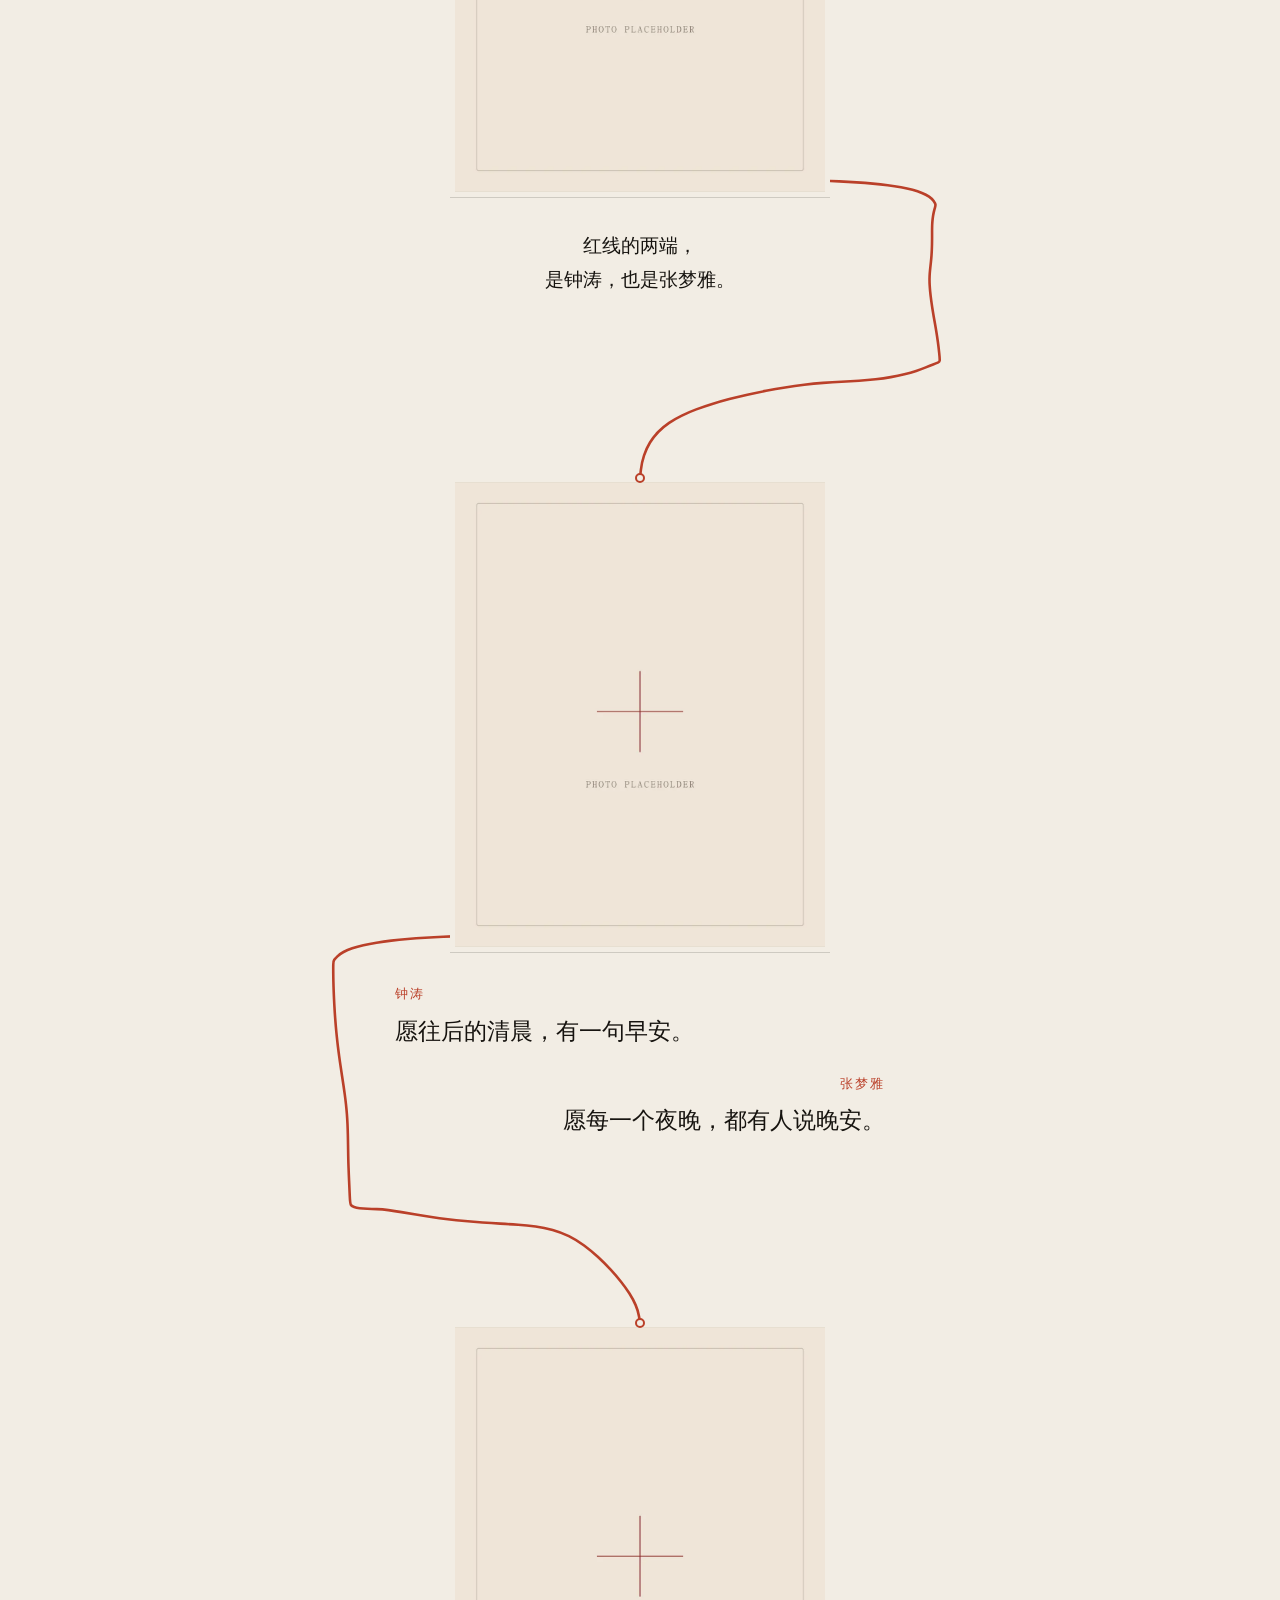
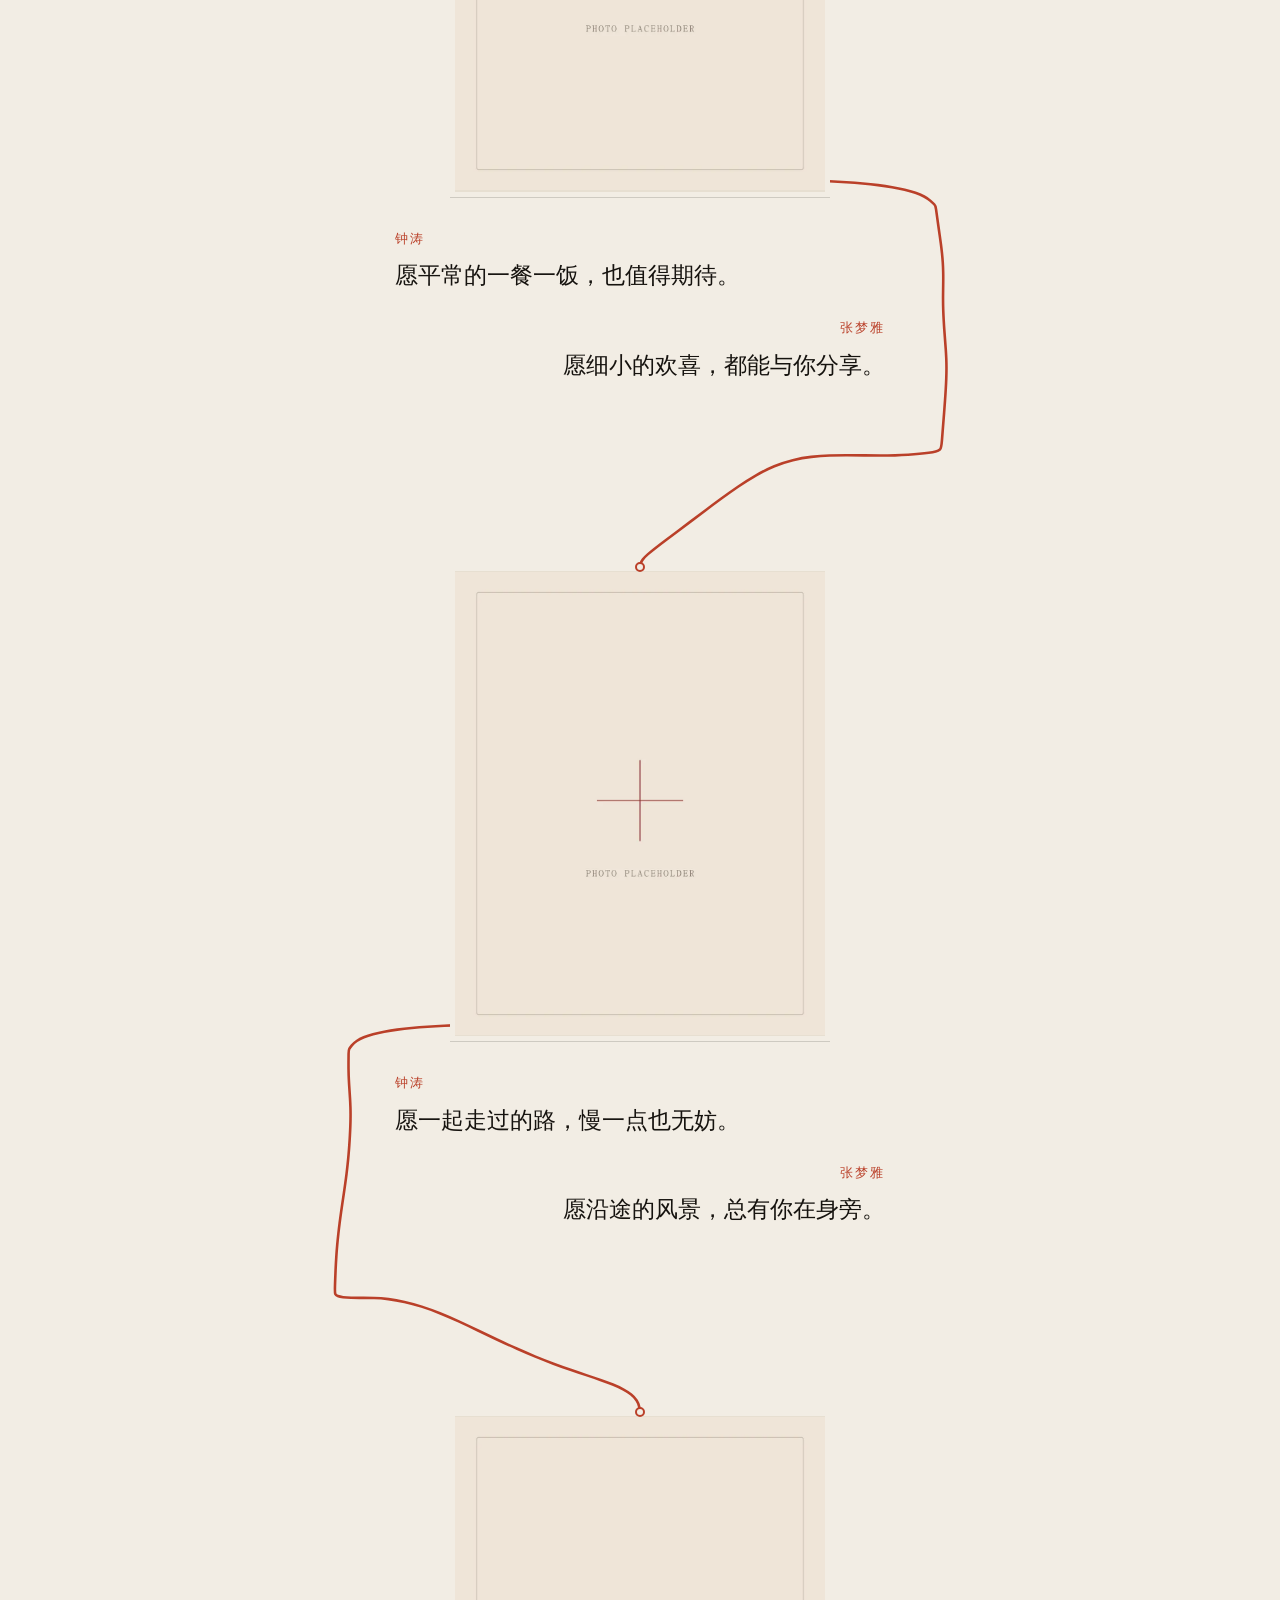
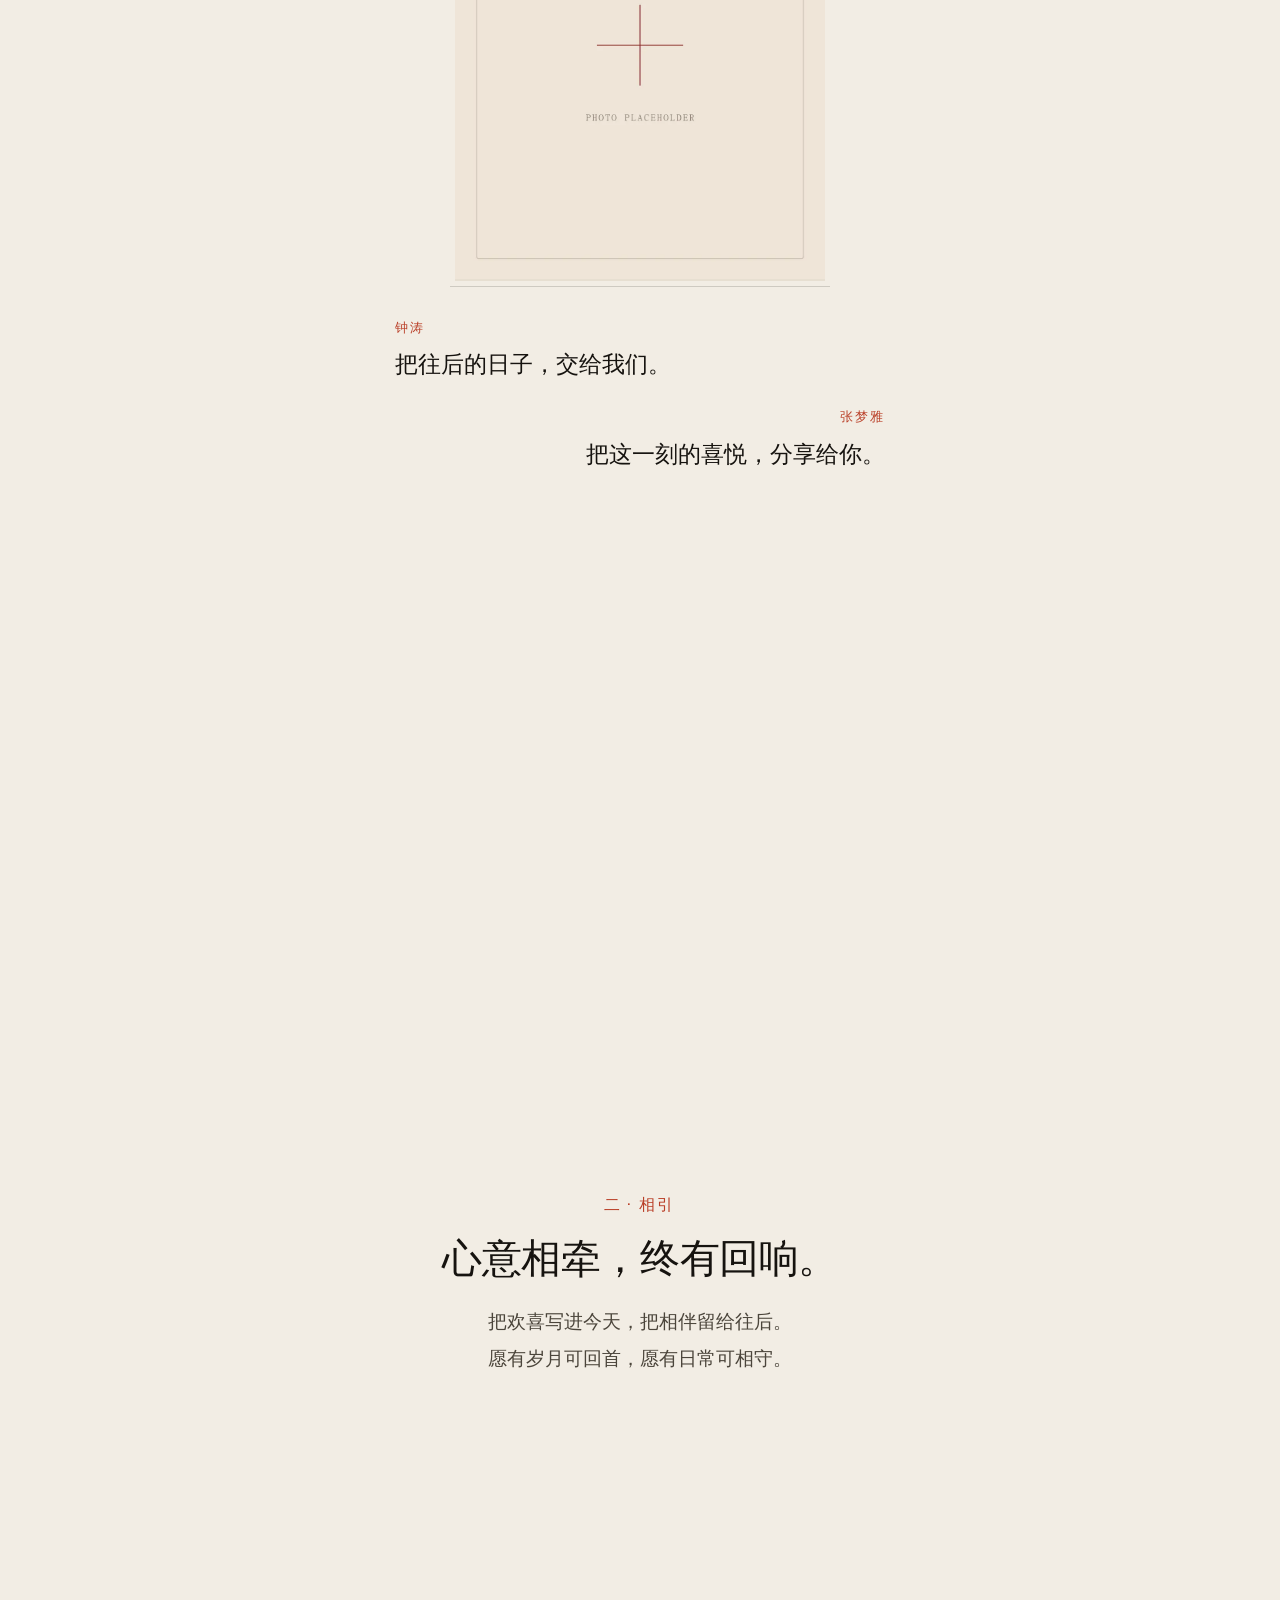
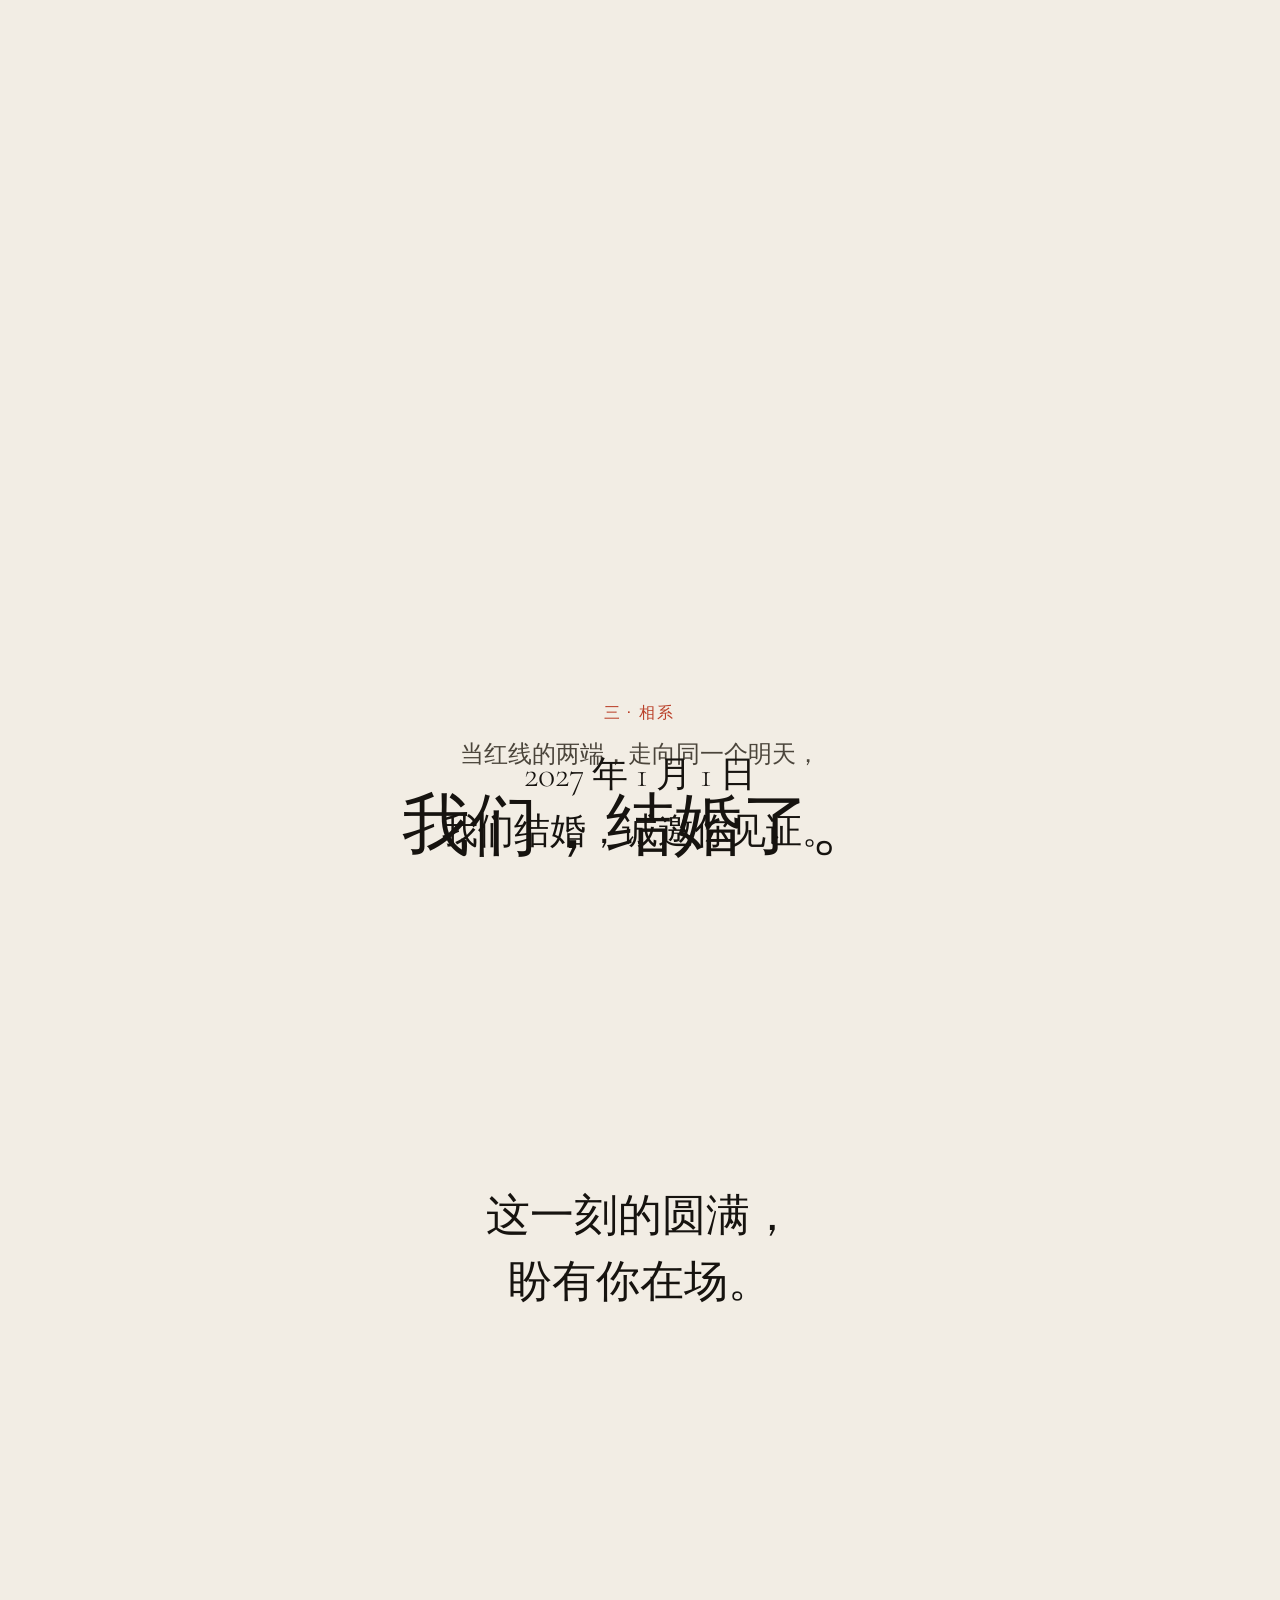
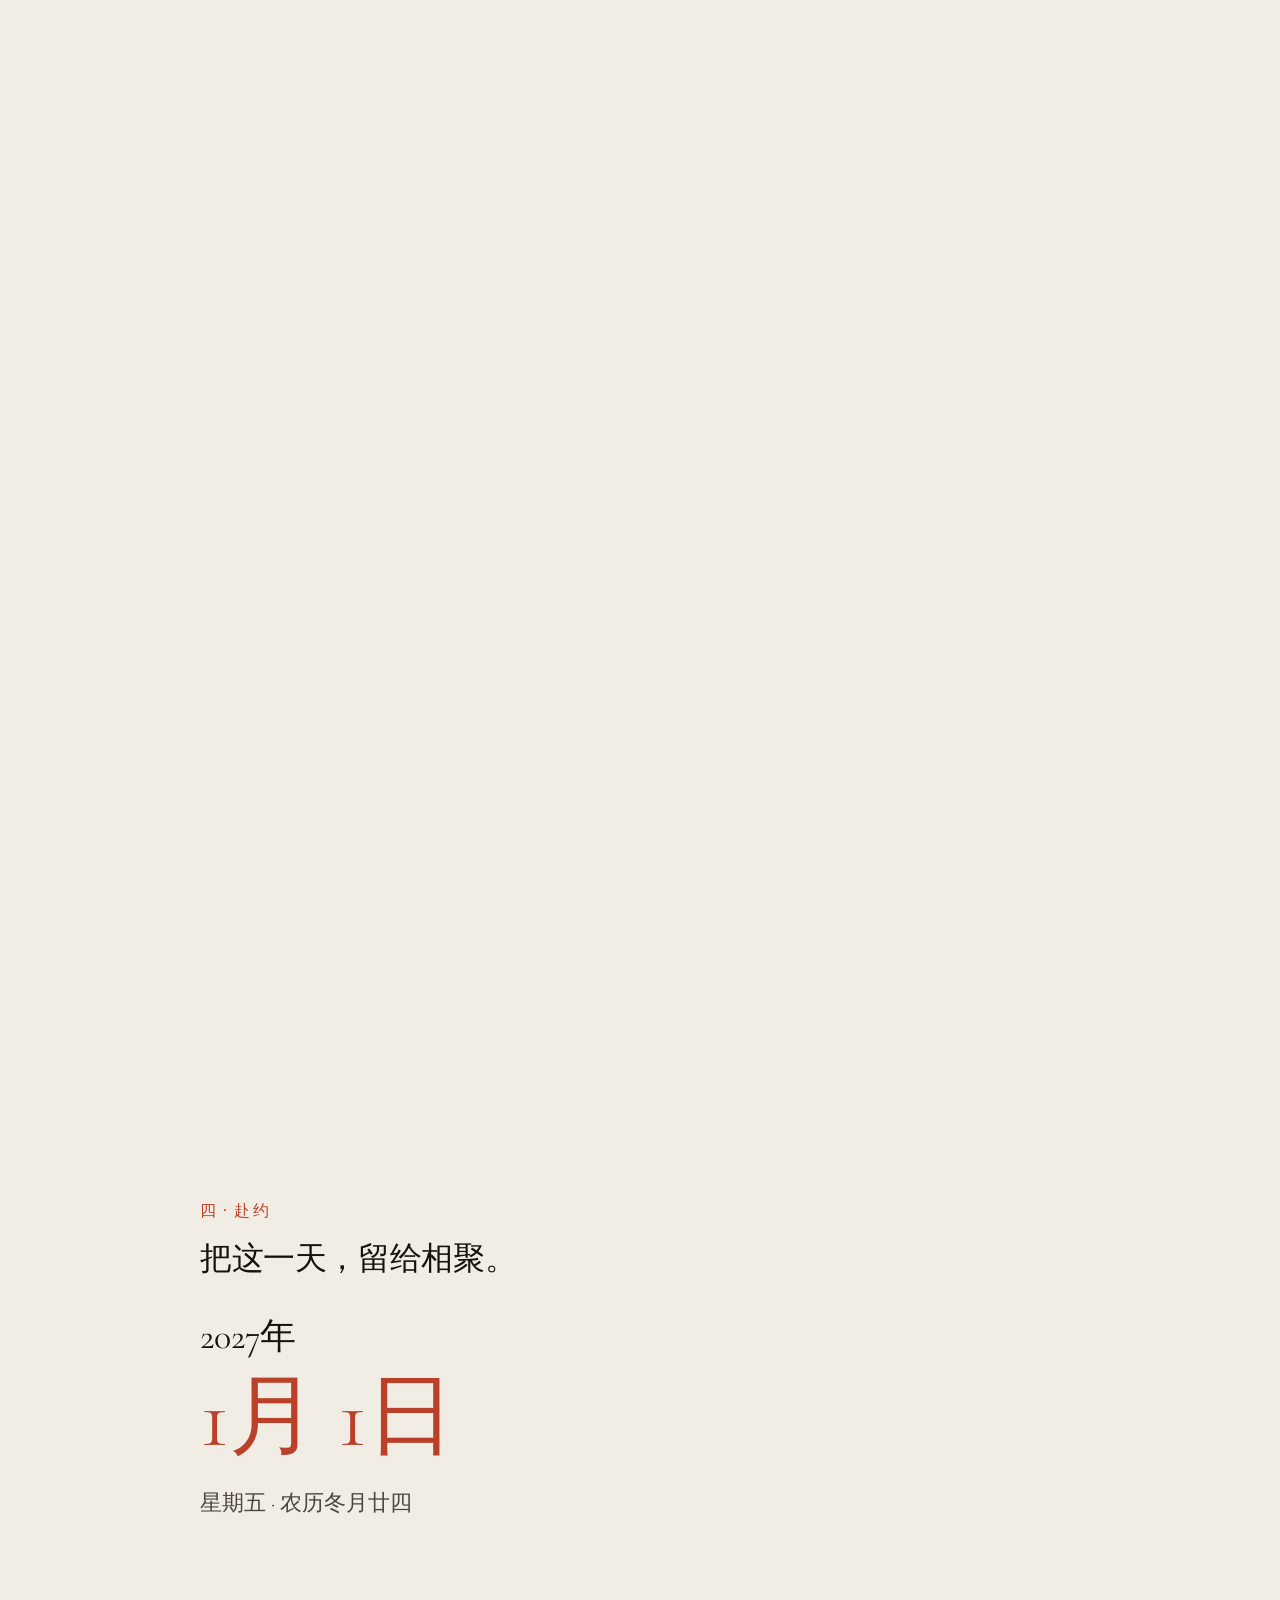
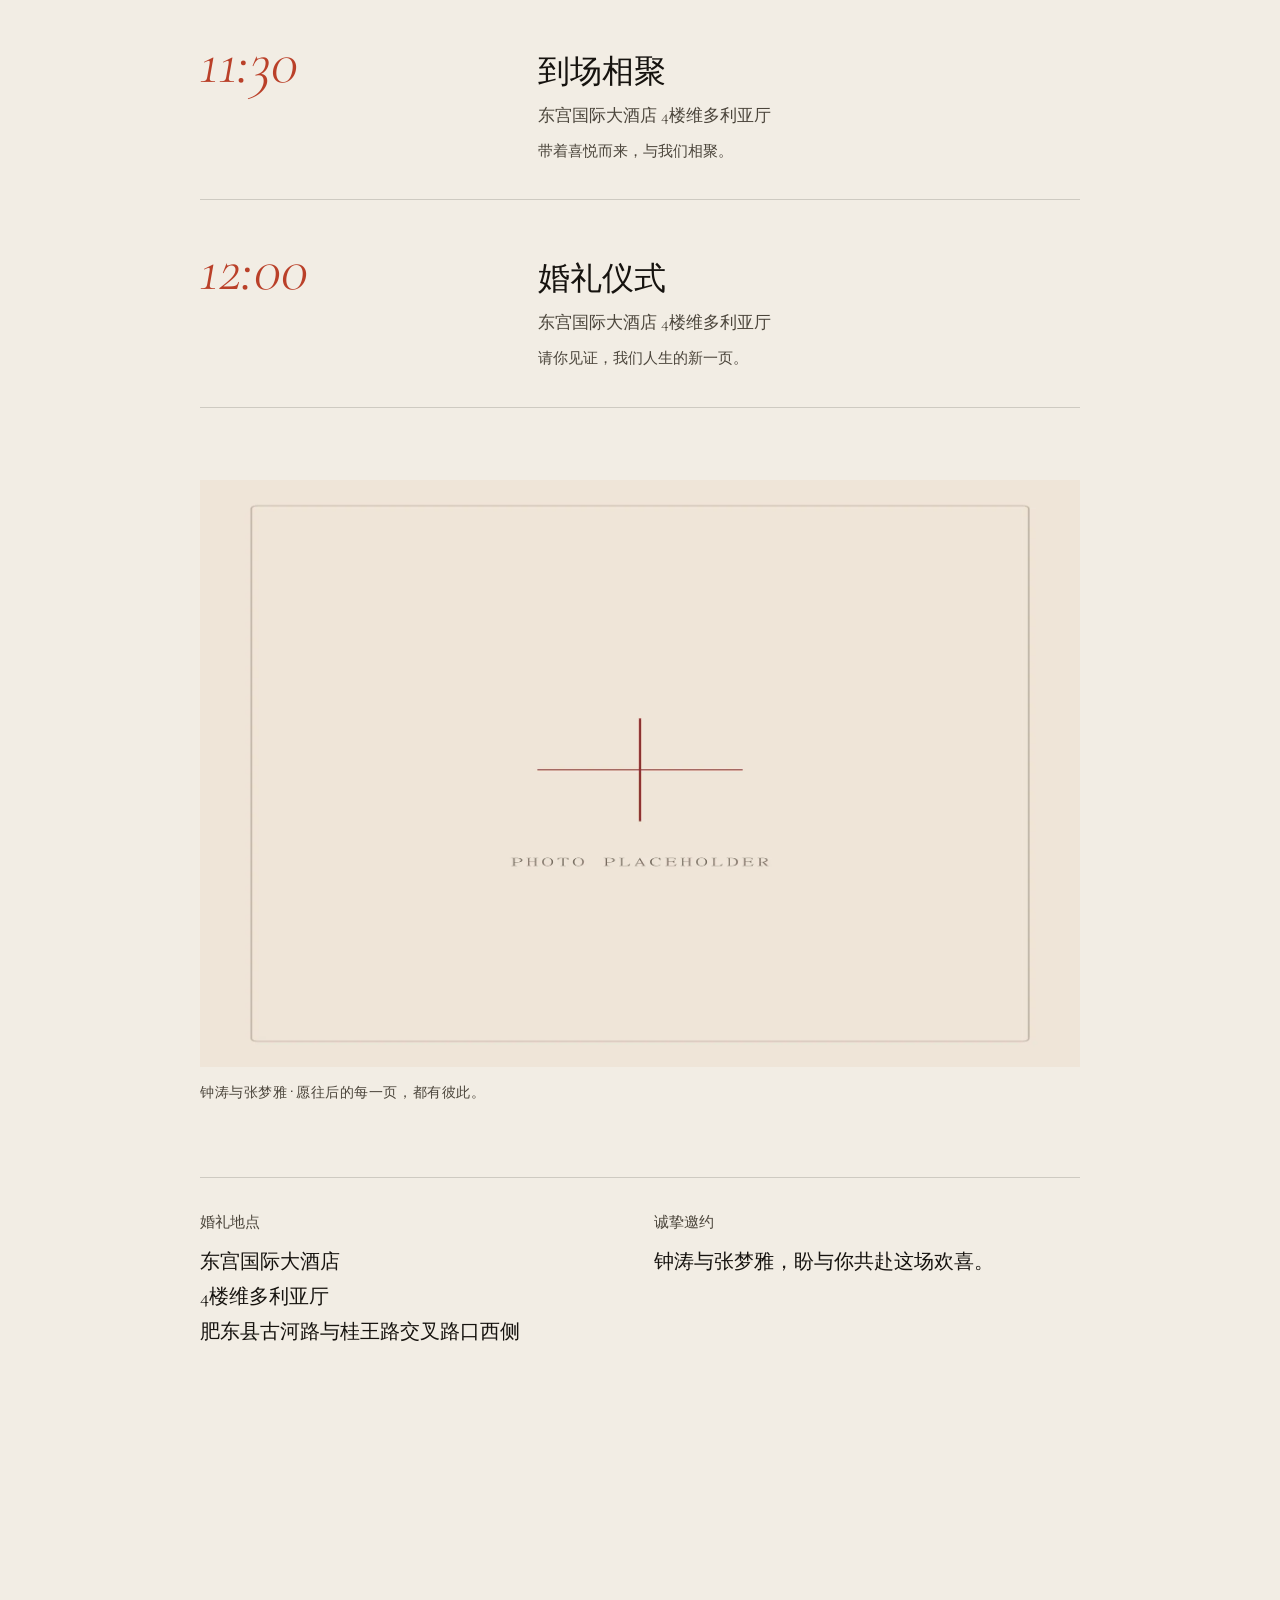
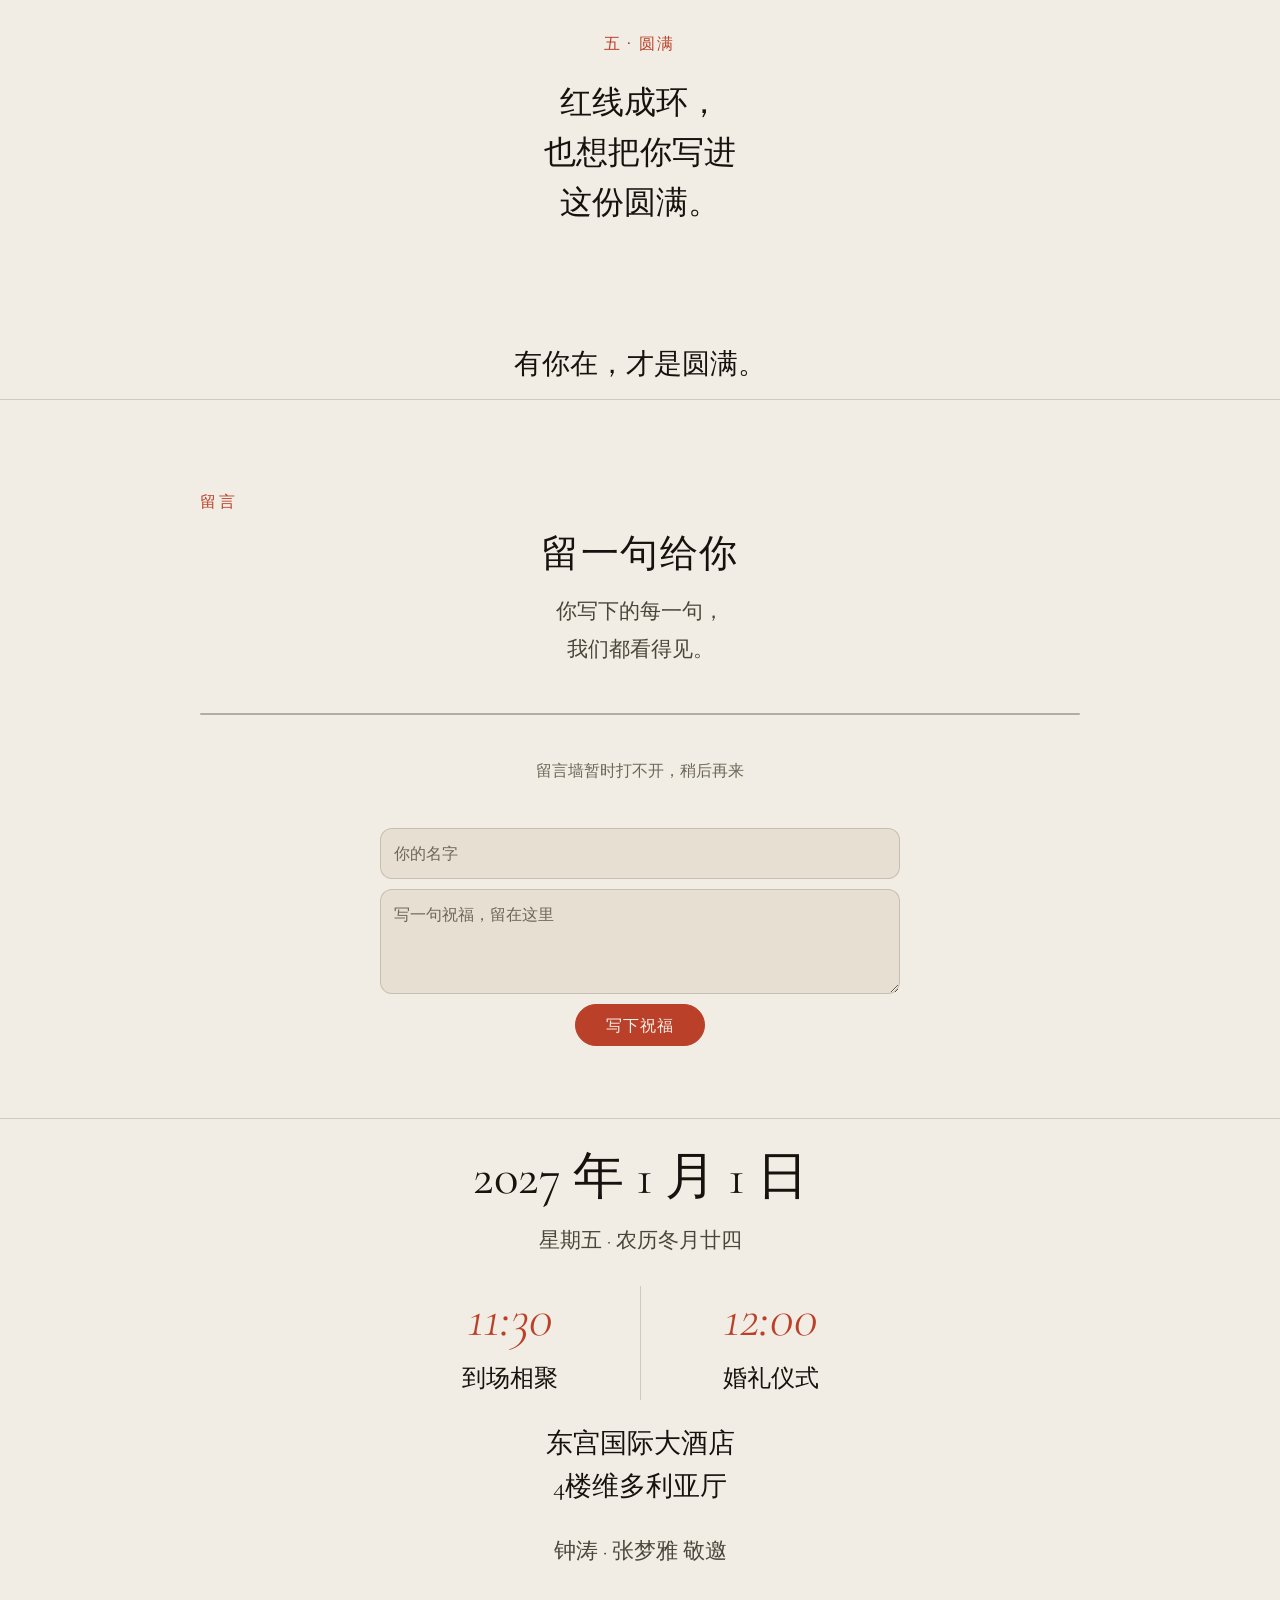
==== commit fa565c09: "feat(barrage): 飘屏词库加两字祝福语（幸福/美满/安康等），短词长句交错" ====
--- a/archive-vue/index.html
+++ b/archive-vue/index.html
@@ -12,8 +12,10 @@
     <link rel="preload" href="./fonts/cormorant-var.woff2" as="font" type="font/woff2" crossorigin />
     <link rel="preload" href="./fonts/instrument-var.woff2" as="font" type="font/woff2" crossorigin />
     <title>一线 · 同心｜钟涛与张梦雅的婚礼｜2027年1月1日</title>
-    <script type="module" crossorigin src="./assets/index-tQfE1-Qa.js"></script>
-    <link rel="stylesheet" crossorigin href="./assets/index-DMhLcN_Q.css">
+    <script type="module" crossorigin src="./assets/main-HeS4Ypox.js"></script>
+    <link rel="modulepreload" crossorigin href="./assets/effects-CoqJs-8D.js">
+    <link rel="stylesheet" crossorigin href="./assets/effects-B-CiVXpl.css">
+    <link rel="stylesheet" crossorigin href="./assets/main-Cfg9pDoX.css">
   </head>
   <body>
     <div id="root"></div>
--- a/archive-vue/assets/effects-B-CiVXpl.css
+++ b/archive-vue/assets/effects-B-CiVXpl.css
@@ -0,0 +1 @@
+@font-face{font-family:Cormorant;src:url(../fonts/cormorant-var.woff2)format("woff2");font-weight:300 700;font-style:normal;font-display:swap}@font-face{font-family:Cormorant;src:url(../fonts/cormorant-var-italic.woff2)format("woff2");font-weight:300 700;font-style:italic;font-display:swap}@font-face{font-family:Instrument Sans;src:url(../fonts/instrument-var.woff2)format("woff2");font-weight:400 700;font-style:normal;font-display:swap}@property --night{syntax:"<number>";inherits:true;initial-value:0}:root{--night:0;--cut:clamp(0, calc((var(--night) - .44) / .12), 1);--mix:calc(var(--cut) * 100%);--paper-day:#f2ede4;--paper-night:#14100c;--deep-day:#e7dfd1;--deep-night:#1f1a14;--ink-day:#16130f;--ink-night:#efe8d9;--ink2-day:#4b453b;--ink2-night:#b6ad9b;--ink3-day:#6d6659;--ink3-night:#968e7d;--thread-day:#ba4029;--thread-night:#f4643f;--paper:color-mix(in oklab, var(--paper-night) var(--mix), var(--paper-day));--paper-deep:color-mix(in oklab, var(--deep-night) var(--mix), var(--deep-day));--ink:color-mix(in oklab, var(--ink-night) var(--mix), var(--ink-day));--ink-2:color-mix(in oklab, var(--ink2-night) var(--mix), var(--ink2-day));--ink-3:color-mix(in oklab, var(--ink3-night) var(--mix), var(--ink3-day));--thread:color-mix(in oklab, var(--thread-night) var(--mix), var(--thread-day));--rule:color-mix(in srgb, var(--ink) 16%, transparent);--serif:"Cormorant", "Songti SC", "STSong", "Noto Serif CJK SC", serif;--sans:"Instrument Sans", "PingFang SC", "Microsoft YaHei", system-ui, sans-serif;--measure:min(880px, 88vw);--cp:0;--tp:0;--lightningcss-light:initial;--lightningcss-dark: ;color-scheme:light;-webkit-text-size-adjust:100%}*,:before,:after{box-sizing:border-box}html{scroll-behavior:auto}body{background:var(--paper);color:var(--ink);font-family:var(--serif);font-synthesis-weight:none;margin:0;font-size:17px;line-height:1.55;transition:background-color .12s linear,color .12s linear;overflow-x:clip}body:after{content:"";z-index:60;pointer-events:none;opacity:calc(.055 * (1 - var(--night)));background-image:url("data:image/svg+xml,%3Csvg xmlns='http://www.w3.org/2000/svg' width='180' height='180'%3E%3Cfilter id='n'%3E%3CfeTurbulence type='fractalNoise' baseFrequency='0.85' numOctaves='3'/%3E%3C/filter%3E%3Crect width='180' height='180' filter='url(%23n)'/%3E%3C/svg%3E");position:fixed;inset:0}body.holding{-webkit-user-select:none;user-select:none;cursor:grabbing}::selection{background:var(--thread);color:var(--paper)}:focus-visible{outline:2px solid var(--thread);outline-offset:4px;border-radius:1px}.moon{z-index:0;pointer-events:none;opacity:clamp(0, calc((var(--night) - .66) * 3), 1);position:fixed;inset:0}.moon__disc{aspect-ratio:1;width:min(15vmin,118px);transform:translate(-50%, -50%) translateY(calc((1 - var(--tp)) * 6vh));background:radial-gradient(circle,#fcf8ecf0 0%,#f8f2e2e6 58%,#ece4cd8c 82%,#ece4cd00 100%);border-radius:50%;position:absolute;top:13%;left:74%}.moon__disc:after{content:"";background:radial-gradient(circle,#f0e8d017 0%,#f0e8d00b 34%,#f0e8d000 68%);border-radius:50%;position:absolute;inset:-180%}.stage{z-index:1;pointer-events:none;position:fixed;inset:0}.pull-backdrop{z-index:1;pointer-events:none;opacity:0;position:fixed;top:0;left:0;overflow:hidden}.pull-backdrop img{filter:blur(clamp(2px,.35vw,3px));max-width:none;position:absolute}.page{z-index:2;position:relative}.page,.colophon{opacity:calc(1 - 4 * var(--cut) * (1 - var(--cut)))}.skip{z-index:80;background:var(--ink);color:var(--paper);font:500 12px/1 var(--sans);letter-spacing:.1em;text-transform:uppercase;padding:10px 16px;text-decoration:none;position:fixed;top:12px;left:12px;transform:translateY(-160%)}.skip:focus{transform:none}.chapter{padding-inline:max(20px, env(safe-area-inset-left));flex-direction:column;align-items:center;display:flex;position:relative}.hold{grid-template-columns:minmax(0,1fr);align-content:center;place-items:center;width:100%;min-height:100svh;display:grid;position:sticky;top:0}.meta{font:500 11px/1.4 var(--sans);letter-spacing:.22em;text-transform:uppercase;color:var(--ink-3);margin:0}.index{font:400 16px/1.4 var(--sans);letter-spacing:.16em;color:var(--thread);margin:0 0 .9rem}.lead{letter-spacing:-.012em;text-wrap:balance;margin:0;font-size:clamp(1.5rem,3.4vw,2.5rem);font-weight:300;line-height:1.45}.body{color:var(--ink-2);max-width:34em;font-size:clamp(1.02rem,1.5vw,1.2rem);line-height:1.9}.visually-hidden{clip-path:inset(50%);white-space:nowrap;width:1px;height:1px;margin:-1px;padding:0;position:absolute;overflow:hidden}.overture{justify-content:center;min-height:100svh;padding-block:clamp(32px,7svh,72px)}.overture__inner{text-align:center;justify-items:center;gap:clamp(24px,5svh,48px);width:min(880px,88vw);display:grid}.overture .meta{font:500 clamp(21px, 3vw, 28px)/1.6 var(--serif);letter-spacing:.07em;color:var(--ink)}.names{gap:clamp(32px,6svh,64px);width:100%;margin:0;display:grid}.names__row{justify-content:center;display:flex}.name{letter-spacing:.12em;text-indent:.12em;white-space:nowrap;font-size:clamp(50px,11.5vw,112px);font-weight:300;line-height:1.2}.overture__meta{justify-items:center;gap:1rem;display:grid}.overture__date{font:500 clamp(20px, 2.4vw, 25px)/1.6 var(--sans);color:var(--ink);gap:.5em;margin:0;display:grid}.overture__venue{font-family:var(--serif);font-size:clamp(20px,2.2vw,24px);line-height:1.6}.hint{font:400 15px/1.6 var(--sans);letter-spacing:.1em;color:var(--ink-2);margin:0}.jump{font:500 15px/1.6 var(--sans);letter-spacing:.08em;color:var(--ink-2);border-bottom:1px solid var(--rule);padding:5px 0;text-decoration:none}.jump:hover{color:var(--thread);border-color:var(--thread)}.thread{gap:36px;padding-block:clamp(60px,12svh,120px) 12svh}.thread__head{width:min(560px,86vw)}.legend{margin-top:1.4rem}.thread__story{width:min(620px,100%);padding-top:32px;position:relative}.thread__cord{pointer-events:none;width:100%;height:100%;color:var(--thread);position:absolute;inset:0}.thread__moment{justify-items:center;gap:32px;padding-bottom:clamp(144px,20svh,192px);display:grid;position:relative}.thread__moment:last-child{padding-bottom:0}.thread__photo{aspect-ratio:4/5;border:5px solid var(--paper);background:var(--paper-deep);width:min(78vw,380px);box-shadow:0 1px 0 var(--rule);margin:0;position:relative}.thread__photo img{object-fit:contain;width:100%;height:100%;display:block}.thread__pin{z-index:1;border:2px solid var(--thread);background:var(--paper);border-radius:50%;width:10px;height:10px;position:absolute;top:-9px;left:calc(50% - 5px)}.thread__aside{text-align:center;white-space:pre-line;width:80%;margin:0;font-size:19px;line-height:1.8}.pair{gap:22px;width:min(490px,80%);display:grid}.voice{margin:0;font-size:clamp(19px,2.7vw,23px);font-weight:300;line-height:1.75}.voice--a{text-align:left}.voice--b{text-align:right}.voice__who{font:500 13px/1.5 var(--sans);letter-spacing:.16em;color:var(--thread);margin-bottom:.5rem;display:block}.pull{min-height:175svh}.pull__inner{text-align:center;justify-items:center;gap:clamp(28px,4svh,48px);width:min(720px,88vw);padding-block:4svh;display:grid}.pull__photo{touch-action:pan-y pinch-zoom;-webkit-user-select:none;user-select:none;width:100%;height:clamp(240px,52svh,480px);position:relative}.pull__handle{touch-action:pan-y;cursor:grab;position:absolute;inset:0}.pull__note{font:400 clamp(14px, 1.3vw, 18px)/1.6 var(--serif);letter-spacing:.06em;color:var(--thread);white-space:nowrap;pointer-events:none;opacity:0;will-change:transform, opacity;margin:0;position:fixed;top:0;left:0}.pull__copy{width:100%;max-width:620px}.pull__copy .body{white-space:pre-line;margin:1rem auto 0}.caption{font:400 14px/1.7 var(--sans);letter-spacing:.04em;color:var(--ink-2)}.tie{min-height:235svh}.tie__inner{text-align:center;grid-template-columns:minmax(0,1fr);justify-items:center;gap:12px;width:min(760px,92vw);padding-block:clamp(20px,4svh,40px);display:grid}.tie__inner>.index{margin-bottom:0}.tie__stack{align-items:center;width:100%;min-height:112px;display:grid}.tie__stack>*{grid-area:1/1}.tie__first{opacity:clamp(0, calc(3.34 - var(--tp) * 8.34), 1);justify-items:center;gap:10px;display:grid}.tie__before{color:var(--ink-2);margin:0;font-size:clamp(17px,2.6vw,24px)}.tie__headline{text-wrap:balance;transform:scale(calc(1 + var(--tp) * .04));margin:0;font-size:clamp(34px,9vw,68px);font-weight:300;line-height:1.3}.tie__merged{white-space:pre-line;opacity:clamp(0, calc(var(--tp) * 7.15 - 3), 1);margin:0;font-size:clamp(24px,4.5vw,36px);font-weight:300;line-height:1.6}.tie__knot{width:min(96vw,1000px);height:clamp(200px,32svh,300px)}.tie__after{font:400 clamp(36px, 5vw, 44px)/1.5 var(--serif);white-space:pre-line;color:var(--ink);opacity:clamp(0, calc(var(--tp) * 7.15 - 3.9), 1);margin:0}.day{gap:clamp(40px,8svh,72px);padding-block:14svh 16svh}.day__head{width:var(--measure)}.day__head .lead{font-size:clamp(24px,3.5vw,32px)}.day__date{gap:18px;margin:32px 0 0;display:grid}.day__date time{gap:6px;display:grid}.day__year{font-size:clamp(26px,4vw,36px);line-height:1.3}.day__monthday{color:var(--thread);font-size:clamp(54px,13vw,88px);line-height:1.15}.day__calendar{color:var(--ink-2);font-size:clamp(18px,2.5vw,22px)}.schedule{width:var(--measure);margin:0;padding:0;list-style:none;display:grid}.row{border-top:1px solid var(--rule);grid-template-columns:minmax(100px,.55fr) 1fr;align-items:baseline;column-gap:clamp(16px,4vw,40px);padding:clamp(26px,4svh,42px) 0;display:grid}.row:last-child{border-bottom:1px solid var(--rule)}.row[data-active="1"]{border-top-color:#0000}.row__time{font-variant-numeric:lining-nums;letter-spacing:.01em;color:var(--thread);white-space:nowrap;font:italic 500 clamp(38px,7vw,62px)/1.1 Cormorant,Georgia,serif}.row__name{font-size:clamp(23px,3.8vw,32px);font-weight:300;line-height:1.45;display:block}.row__where{color:var(--ink-2);margin-top:.4em;font-size:17px;display:block}.row__note{font:400 15px/1.7 var(--sans);color:var(--ink-2);margin-top:.6em;display:block}.plate{width:var(--measure);gap:.9rem;margin:0;display:grid}.plate__frame{background:var(--paper-deep);aspect-ratio:1920/1281;position:relative;overflow:hidden}.plate__frame img{object-fit:cover;width:100%;height:100%;display:block}.facts{width:var(--measure);border-top:1px solid var(--rule);grid-template-columns:repeat(auto-fit,minmax(230px,1fr));gap:28px;margin:0;padding-top:2rem;display:grid}.fact dt{font:500 15px/1.6 var(--sans);color:var(--ink-2);margin-bottom:.7rem}.fact dd{margin:0;font-size:20px;line-height:1.75}.ring{padding-block:clamp(80px,14svh,140px) 12px}.ring__inner{text-align:center;justify-items:center;width:100%;display:grid}.ring__message{width:min(58vw,260px);padding-block:12px}.ring__message .index{margin-bottom:24px}.ring__lead{white-space:pre-line;margin:0;font-size:clamp(24px,4vw,32px);font-weight:300;line-height:1.55}.ring__closing{margin:clamp(72px,12svh,104px) 0 0;font-size:clamp(20px,3vw,28px)}.colophon{z-index:2;padding:20px 20px max(88px, calc(64px + env(safe-area-inset-bottom)));text-align:center;border-top:1px solid var(--rule);position:relative}.colophon p{margin:0;font-size:19px;line-height:1.8}.colophon .colophon__date{font:400 clamp(28px, 6.5vw, 38px)/1.5 var(--serif)}.colophon .colophon__calendar{color:var(--ink-2);margin-top:6px;font-size:16px}.colophon__schedule{grid-template-columns:repeat(2,minmax(0,1fr));width:min(360px,100%);margin:26px auto 22px;display:grid}.colophon__schedule p+p{border-left:1px solid var(--rule)}.colophon__schedule time{color:var(--thread);font:italic 500 38px/1.2 Cormorant,Georgia,serif;display:block}.colophon__schedule span{margin-top:6px;font-size:18px;display:block}.colophon .colophon__venue{font-size:20px;line-height:1.6}.colophon .colophon__signature{color:var(--ink-2);margin-top:24px;font-size:17px}@media (width>=800px){.colophon .colophon__date{font-size:clamp(42px,4vw,56px)}.colophon .colophon__calendar{font-size:21px}.colophon__schedule{width:min(520px,100%)}.colophon__schedule time{font-size:54px}.colophon__schedule span{font-size:24px}.colophon .colophon__venue{font-size:27px}.colophon .colophon__signature{font-size:22px}}@media (width<=640px) and (orientation:portrait){.pull__photo{aspect-ratio:4/5;height:auto}}@media (pointer:coarse){.pull__handle{height:var(--pull-touch-height,calc(10svh + 12px));top:30%;bottom:auto;transform:translateY(-50%)}}@media (width<=799px),(pointer:coarse){.colophon{padding-bottom:max(58.667px, calc(38px + env(safe-area-inset-bottom)))}}@media (height<=680px){.overture{padding-block:24px}.overture__inner{gap:20px}.names{gap:28px}.name{font-size:clamp(46px,9vw,70px)}.overture__meta{gap:10px}.overture__date,.overture__venue{font-size:18px}.pull__inner{gap:20px;padding-block:20px}.pull__copy .body{font-size:17px;line-height:1.7}.tie__inner{gap:8px;padding-block:16px}.tie__stack{min-height:100px}}@media (orientation:landscape) and (height<=500px){.hold{position:relative}.pull,.tie{min-height:0}.pull__photo{width:min(100%,97.5svh);height:65svh}}@media (prefers-reduced-motion:reduce){html{scroll-behavior:auto}*,:before,:after{transition-duration:.001ms!important;animation-duration:.001ms!important;animation-iteration-count:1!important}.tie__first{display:none}.tie__merged,.tie__after{opacity:1}}.guestbook{z-index:2;border-top:1px solid var(--rule);background:var(--paper);padding:clamp(64px,10svh,110px) 20px clamp(48px,8svh,80px);position:relative}.guestbook__inner{width:var(--measure);margin:0 auto}.guestbook__title{font:300 clamp(26px, 5vw, 38px)/1.5 var(--serif);text-align:center;letter-spacing:.04em;margin:0}.guestbook__lead{text-align:center;white-space:pre-line;color:var(--ink-2);margin:10px 0 0;font-size:18px;line-height:1.8}.guestbook__list{background:var(--rule);border:1px solid var(--rule);border-radius:14px;gap:1px;margin:clamp(28px,5svh,44px) 0 0;padding:0;list-style:none;display:grid;overflow:hidden}.guestbook__item{background:var(--paper);padding:14px 16px}.guestbook__item-text{white-space:pre-wrap;overflow-wrap:anywhere;margin:0;font-size:17px;line-height:1.75}.guestbook__item-meta{color:var(--ink-3);align-items:baseline;gap:10px;margin:8px 0 0;font-size:13px;display:flex}.guestbook__pin{letter-spacing:.08em;color:var(--thread);border:1px solid var(--thread);border-radius:999px;padding:0 6px;font-size:11px}.guestbook__time{margin-left:auto}.guestbook__note{text-align:center;color:var(--ink-3);margin:clamp(28px,5svh,44px) 0 0;font-size:16px}.guestbook__form{margin:clamp(28px,5svh,44px) 0 0;gap:10px;max-width:520px;margin-inline:auto;display:grid}.guestbook__input,.guestbook__textarea{width:100%;font:400 16px/1.7 var(--sans);color:var(--ink);background:var(--paper-deep);border:1px solid var(--rule);appearance:none;border-radius:12px;padding:11px 13px;transition:border-color .16s}.guestbook__textarea{resize:vertical;min-height:92px}.guestbook__input::placeholder,.guestbook__textarea::placeholder{color:var(--ink-3)}.guestbook__input:focus,.guestbook__textarea:focus{border-color:var(--thread);outline:none}.guestbook__submit{font:500 16px/1 var(--sans);letter-spacing:.06em;color:#f7f2e9;background:var(--thread);border:1px solid var(--thread);cursor:pointer;border-radius:999px;justify-self:center;padding:12px 30px;transition:opacity .16s}.guestbook__submit:disabled{opacity:.55;cursor:default}.guestbook__status{text-align:center;color:var(--ink-3);margin:0;font-size:14px}@media (width>=800px){.guestbook__item-text{font-size:19px}.guestbook__lead{font-size:21px}}.bd{z-index:90;transition:opacity .7s;position:fixed;inset:0;overflow:hidden}.bd.is-out{opacity:0}.bd__veil{background:radial-gradient(120% 90% at 50% 45%,#3a26228c,#1a1412c7);animation:.52s both bd-veil-in;position:absolute;inset:0}.bd__veil--deep{background:radial-gradient(120% 90% at 50% 45%,#281816bd,#0e0b0aeb)}@keyframes bd-veil-in{0%{opacity:0}to{opacity:1}}.bd__hint{text-align:center;letter-spacing:.18em;color:#fff0e699;margin:0;font-size:13px;animation:.7s .6s both bd-veil-in;position:absolute;bottom:6vh;left:0;right:0}.bd__notes{pointer-events:none;position:absolute;inset:0}.bd__note{width:var(--nw);height:calc(var(--nw) * .62);margin:calc(var(--nw) * -.31) 0 0 calc(var(--nw) * -.5);will-change:transform, opacity;border-radius:2px;animation:1s cubic-bezier(.2,.85,.3,1) both bd-note-in;position:absolute;box-shadow:0 1px 4px #0000003d}@keyframes bd-note-in{0%{opacity:0;transform:translate(var(--fx), var(--fy)) rotate(var(--r0)) scale(.7)}60%{opacity:1}to{opacity:1;transform:translate(0, 0) rotate(var(--r1)) scale(1)}}.bd.is-out .bd__note{animation:1.3s both bd-note-out}@keyframes bd-note-out{to{opacity:0;transform:translate(0, -110px) rotate(calc(var(--r1) + 26deg)) scale(.92)}}.bd__card{text-align:center;background:#fffcf5f5;border-radius:3px;padding:13px 16px 12px;animation:.9s cubic-bezier(.2,.9,.3,1) both bd-card-in;position:absolute;top:50%;left:50%;transform:translate(-50%,-50%);box-shadow:0 10px 30px #00000052}@keyframes bd-card-in{0%{opacity:0;transform:translate(-50%,-46%)scale(.9)}to{opacity:1;transform:translate(-50%,-50%)scale(1)}}.bd__card-text{font-family:var(--serif);letter-spacing:.03em;color:#3a3229;margin:0;font-size:16px;line-height:1.55}.bd__card-by{letter-spacing:.14em;color:#8d8377;margin:7px 0 0;font-size:11px}.bd__canvas{width:100%;height:100%;position:absolute;inset:0}.bd__core{text-align:center;position:absolute;top:50%;left:50%;transform:translate(-50%,-50%)}.bd__core-text{font-family:var(--serif);letter-spacing:.04em;color:#ffe9d8;margin:0;font-size:clamp(18px,5vw,27px);line-height:1.5}.bd__core-by{letter-spacing:.16em;color:#ffe2ced9;margin:7px 0 0;font-size:12px;font-style:normal}.bd__core--glow{text-shadow:0 0 18px #ff9c788c,0 0 46px #ff786e4d}.bd__core--plate{color:#2f2a23;text-shadow:none}.bd__core--plate .bd__core-by{color:#8d8377}.bd__core--deep{text-shadow:0 0 20px #000000b3}.bd__caps{pointer-events:none;position:absolute;inset:0}.bd__cap{color:#6a503c;letter-spacing:.08em;white-space:nowrap;will-change:transform, opacity;background:#fff0e0e6;border-radius:999px;padding:4px 11px;font-size:clamp(10px,2.5vw,14px);animation:.9s cubic-bezier(.22,.9,.3,1) both bd-cap-in;position:absolute;transform:translate(-50%,-50%);box-shadow:0 2px 10px #0003}@keyframes bd-cap-in{0%{opacity:0;transform:translate(calc(-50% + var(--fx)), calc(-50% + var(--fy))) rotate(calc(var(--r1) * 3)) scale(.8)}to{opacity:1;transform:translate(-50%, -50%) rotate(var(--r1)) scale(1)}}.bd.is-out .bd__cap{animation:1s both bd-cap-out}@keyframes bd-cap-out{0%{opacity:1}to{opacity:0;transform:translate(calc(-50% + var(--fx) * .2), calc(-50% - 140px)) rotate(var(--r1)) scale(.85)}}.bd__core--plate{background:#fffaf2f2;border-radius:4px;padding:12px 15px;box-shadow:0 10px 30px #0000004d}.bd__ring{pointer-events:none;position:absolute;inset:0}.bd__ring-word,.bd__ring-mine{text-align:center;max-width:17vw;line-height:1.2;font-size:var(--fs);letter-spacing:.06em;color:#fff8f0e6;white-space:pre-wrap;word-break:break-word;text-shadow:0 1px 12px #00000073;will-change:transform, opacity;animation:.9s cubic-bezier(.22,.9,.3,1) both bd-ring-in;position:absolute;transform:translate(-50%,-50%)}@keyframes bd-ring-in{0%{opacity:0;transform:translate(calc(-50% + var(--fx,0px)), calc(-50% + var(--fy,0px))) scale(.86)}to{opacity:1;transform:translate(-50%,-50%)scale(1)}}.bd__ring-mine{z-index:2;max-width:40vw;font-size:var(--cfs)}.bd__ring-mine b{letter-spacing:.04em;color:#ffe9d8;text-shadow:0 0 18px #ff9c788c;font-weight:500;display:block}.bd__ring-mine i{letter-spacing:.14em;color:#ffe2ced9;margin-top:6px;font-size:13px;font-style:normal;display:block}.bd__burst{pointer-events:none;position:absolute;inset:0}.bd__burst-word{text-align:center;letter-spacing:.06em;color:#fff3e8f0;text-shadow:0 1px 14px #00000080;will-change:transform, opacity;max-width:20vw;font-size:clamp(12px,3.2vw,17px);animation:4.2s cubic-bezier(.16,.68,.3,1) both bd-burst;position:absolute;transform:translate(-50%,-50%)}@keyframes bd-burst{0%{opacity:0;transform:translate(calc(-50% + var(--fx,0px)), calc(-50% + var(--fy,0px))) scale(.8)}20%{opacity:1}42%{opacity:1;transform:translate(-50%,-50%)scale(1)}to{opacity:0;transform:translate(calc(-50% + var(--bx)), calc(-50% + var(--by))) rotate(var(--br)) scale(.6)}}.bd__core--deep .bd__core-text{font-size:clamp(16px,4.2vw,24px)}.bd__rain{position:absolute;inset:0;overflow:hidden}.bd__drop{opacity:0;text-shadow:0 0 12px #00000059;will-change:transform, opacity;line-height:1;animation-name:bd-drop-fall;animation-timing-function:linear;animation-iteration-count:1;animation-fill-mode:both;position:absolute;top:-12vh}@keyframes bd-drop-fall{0%{opacity:0;transform:translate(0)rotate(0)}12%{opacity:.95}85%{opacity:.9}to{opacity:0;transform:translate(var(--dx), 118vh) rotate(var(--rs))}}.bd__rain .bd__core{z-index:2}@media (prefers-reduced-motion:reduce){.bd__note,.bd__cap,.bd__ring-word,.bd__burst-word{animation-duration:1ms}.bd__ring-mine{animation:none}.bd__drop{display:none}}
--- a/archive-vue/assets/main-Cfg9pDoX.css
+++ b/archive-vue/assets/main-Cfg9pDoX.css
@@ -0,0 +1 @@
+@font-face{font-family:Cover WenKai;src:url(../fonts/cover-wenkai.woff2)format("woff2");font-weight:400;font-style:normal;font-display:swap;unicode-range:U+5F20,U+68A6,U+6D9B,U+949F,U+96C5}@font-face{font-family:Cover Brush;src:url(../fonts/cover-brush.woff2)format("woff2");font-weight:400;font-style:normal;font-display:swap;unicode-range:U+4EEC,U+4F60,U+5171,U+5A5A,U+6211,U+7684,U+793C,U+8BDA,U+8D74,U+9080,U+FF0C}.chapter.overture{padding-block:max(88px, calc(env(safe-area-inset-top) + 72px)) max(64px, calc(env(safe-area-inset-bottom) + 48px))}.overture .overture__inner{gap:clamp(24px,4svh,40px);width:min(880px,100%)}.overture .meta{letter-spacing:.015em;text-wrap:balance;font-family:Cover Brush,Kaiti SC,KaiTi,serif;font-size:clamp(23px,5.8vw,32px);font-weight:400;line-height:1.4}.overture .names{gap:clamp(32px,5svh,52px)}.overture .name{letter-spacing:.055em;text-indent:.055em;font-synthesis:none;font-family:Cover WenKai,Kaiti SC,KaiTi,serif;font-size:clamp(72px,21.5vw,120px);font-weight:400;line-height:1.15}.overture .overture__meta{gap:clamp(16px,2.2svh,22px)}.overture .overture__date{font-family:var(--serif);gap:6px;font-weight:400;line-height:1.4}.overture__date time{letter-spacing:.025em;white-space:nowrap;font-size:clamp(26px,6.8vw,34px)}.overture__calendar{font:400 clamp(16px, 4.1vw, 18px)/1.5 var(--sans);color:var(--ink-2);letter-spacing:.04em;white-space:nowrap}.overture .overture__venue{font:400 clamp(19px, 4.9vw, 23px)/1.55 var(--serif);letter-spacing:.045em;white-space:nowrap;gap:2px;margin:0;display:grid}.overture__room{letter-spacing:.09em;font-size:.92em}.overture .hint{letter-spacing:.14em;font-size:13px}.overture .overture__jump{top:max(14px, env(safe-area-inset-top));right:max(16px, env(safe-area-inset-right));letter-spacing:.06em;border:0;justify-content:center;align-items:center;gap:9px;min-height:44px;padding:8px 6px;font-size:12px;font-weight:400;line-height:1.4;display:inline-flex;position:absolute}.overture__jump span{border-bottom:1px solid var(--rule);padding-block:4px}.overture__jump:hover span{border-color:currentColor}.overture__jump svg{flex:none}@media (width>=700px){.overture .overture__jump{font-size:14px;top:24px;right:clamp(28px,4vw,64px)}}@media (height<=680px){.chapter.overture{padding-block:max(78px, calc(env(safe-area-inset-top) + 64px)) max(54px, calc(env(safe-area-inset-bottom) + 40px))}.overture .overture__inner{gap:22px}.overture .meta{font-size:22px}.overture .names{gap:30px}.overture .name{font-size:clamp(64px,20vw,90px)}.overture .overture__meta{gap:14px}.overture__date time{font-size:26px}.overture__calendar{font-size:16px}.overture .overture__venue{font-size:19px}}.day>.plate{display:block}.day>.plate>.caption{margin-block-start:.9rem}.day .plate__frame img{height:auto}.reading-nav{z-index:70;right:max(18px, env(safe-area-inset-right));bottom:max(18px, env(safe-area-inset-bottom));border:1px solid color-mix(in srgb, var(--thread) 45%, transparent);background:var(--paper);width:50px;height:50px;color:var(--thread);box-shadow:0 2px 12px color-mix(in srgb, var(--ink) 5%, transparent);cursor:pointer;touch-action:manipulation;border-radius:50%;place-items:center;padding:12px;display:grid;position:fixed}.reading-nav svg{fill:none;stroke:currentColor;stroke-width:1.5px;stroke-linecap:round;stroke-linejoin:round;width:24px;height:24px;transition:transform .24s}.reading-nav[data-direction=up] svg{transform:rotate(180deg)}.reading-nav[aria-disabled=true]{cursor:default}@media (hover:hover){.reading-nav:hover{border-color:var(--thread)}}
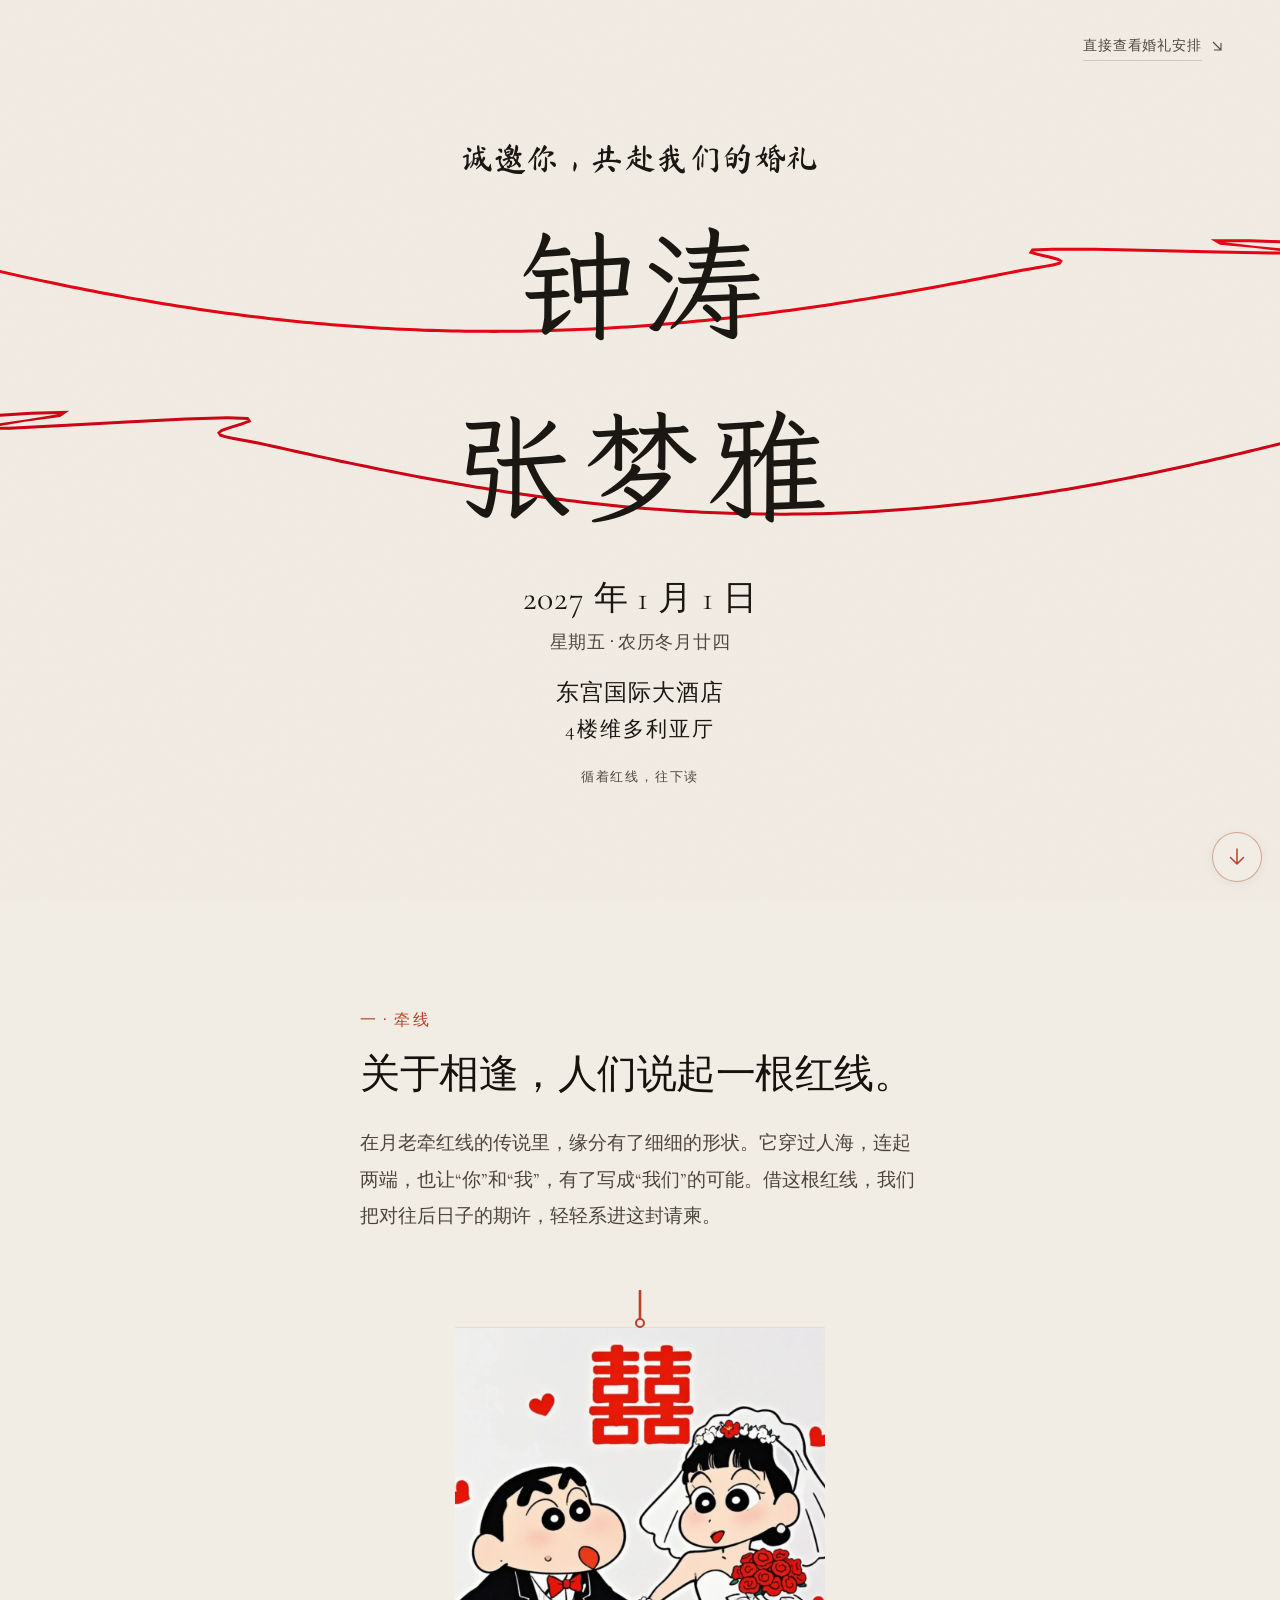
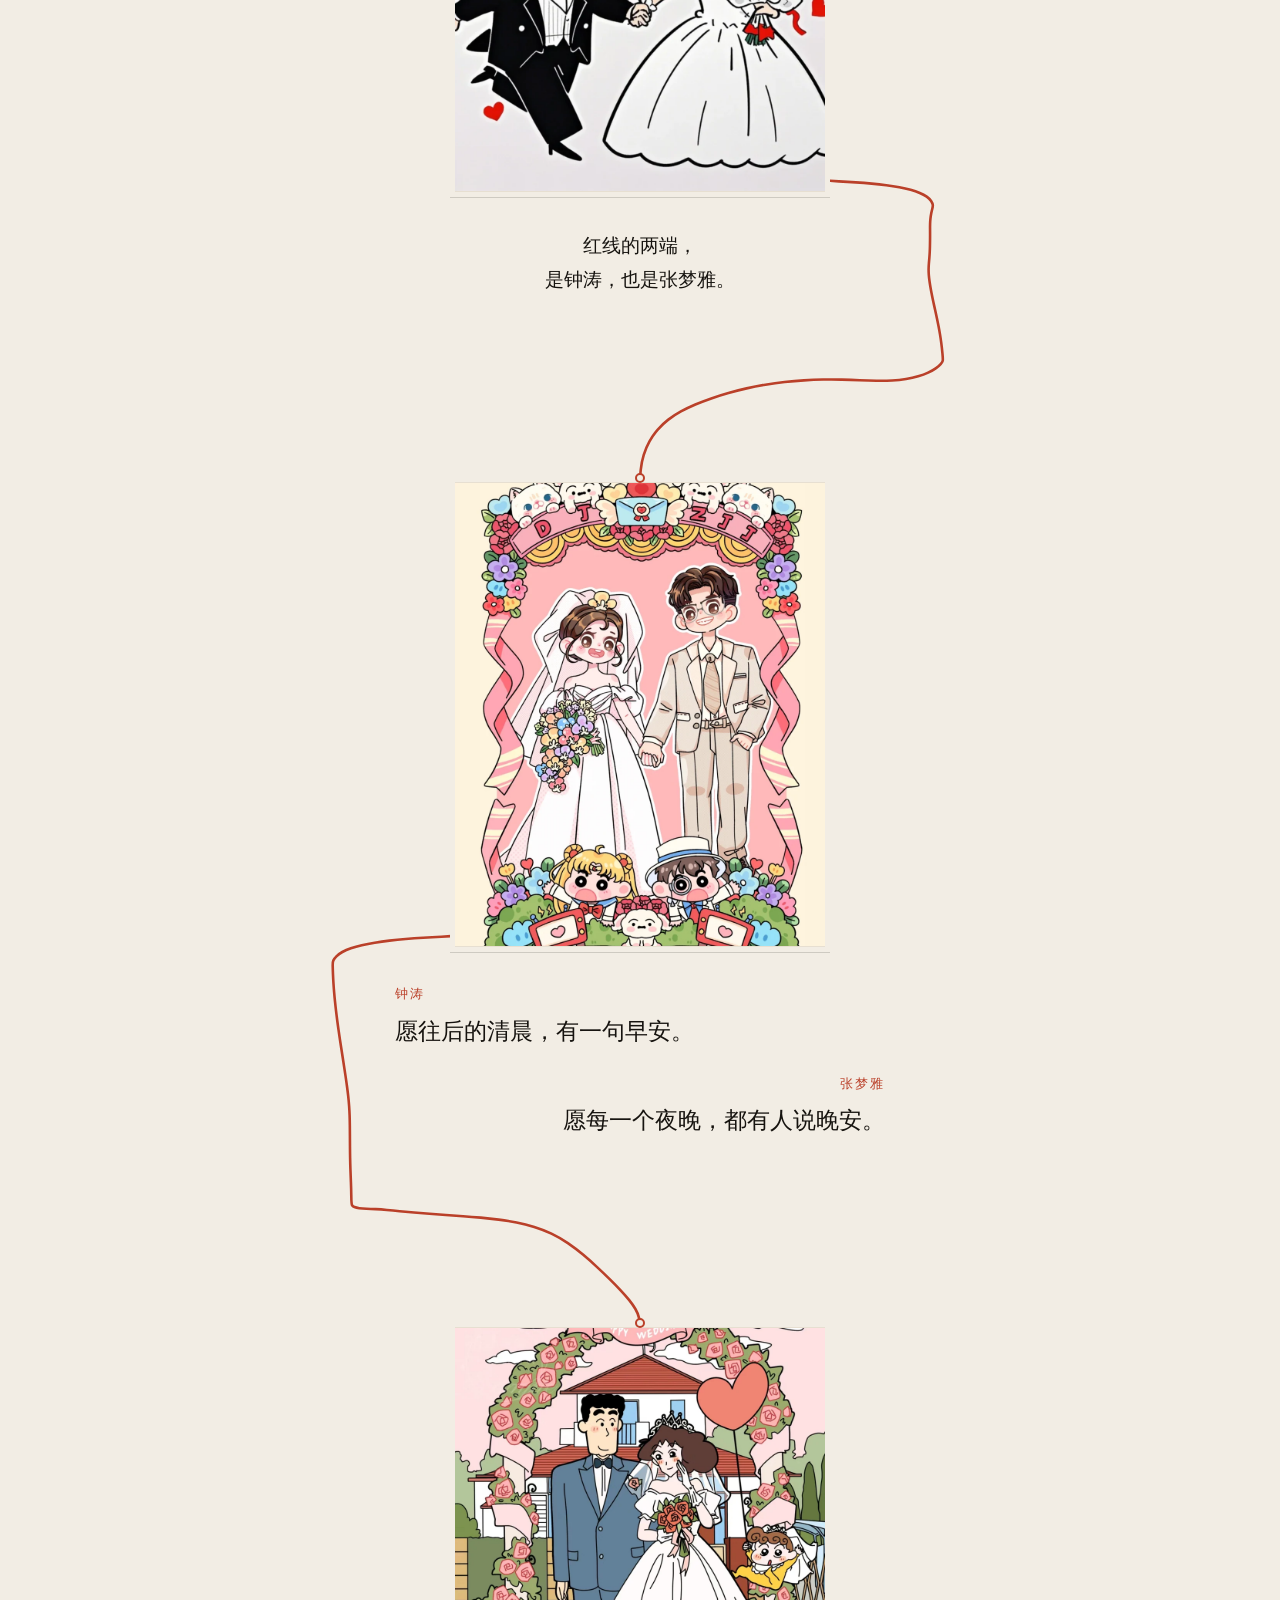
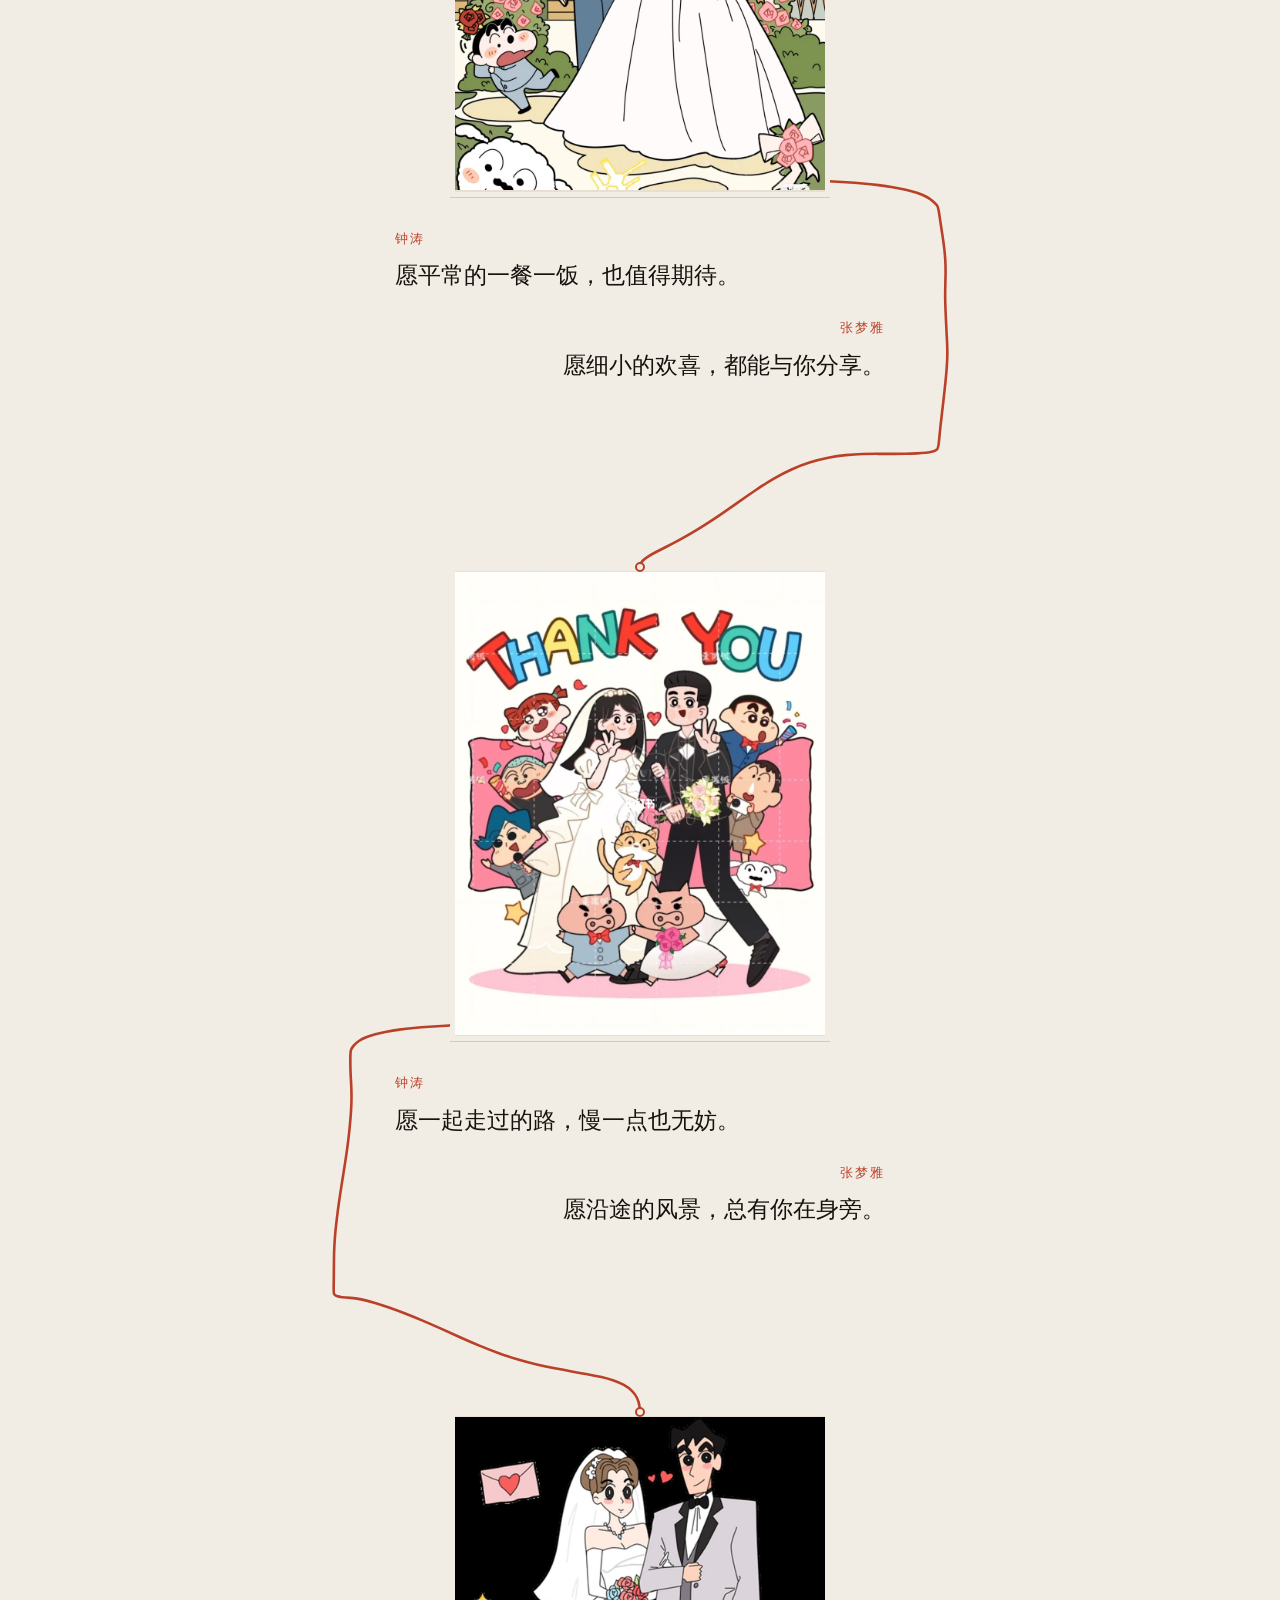
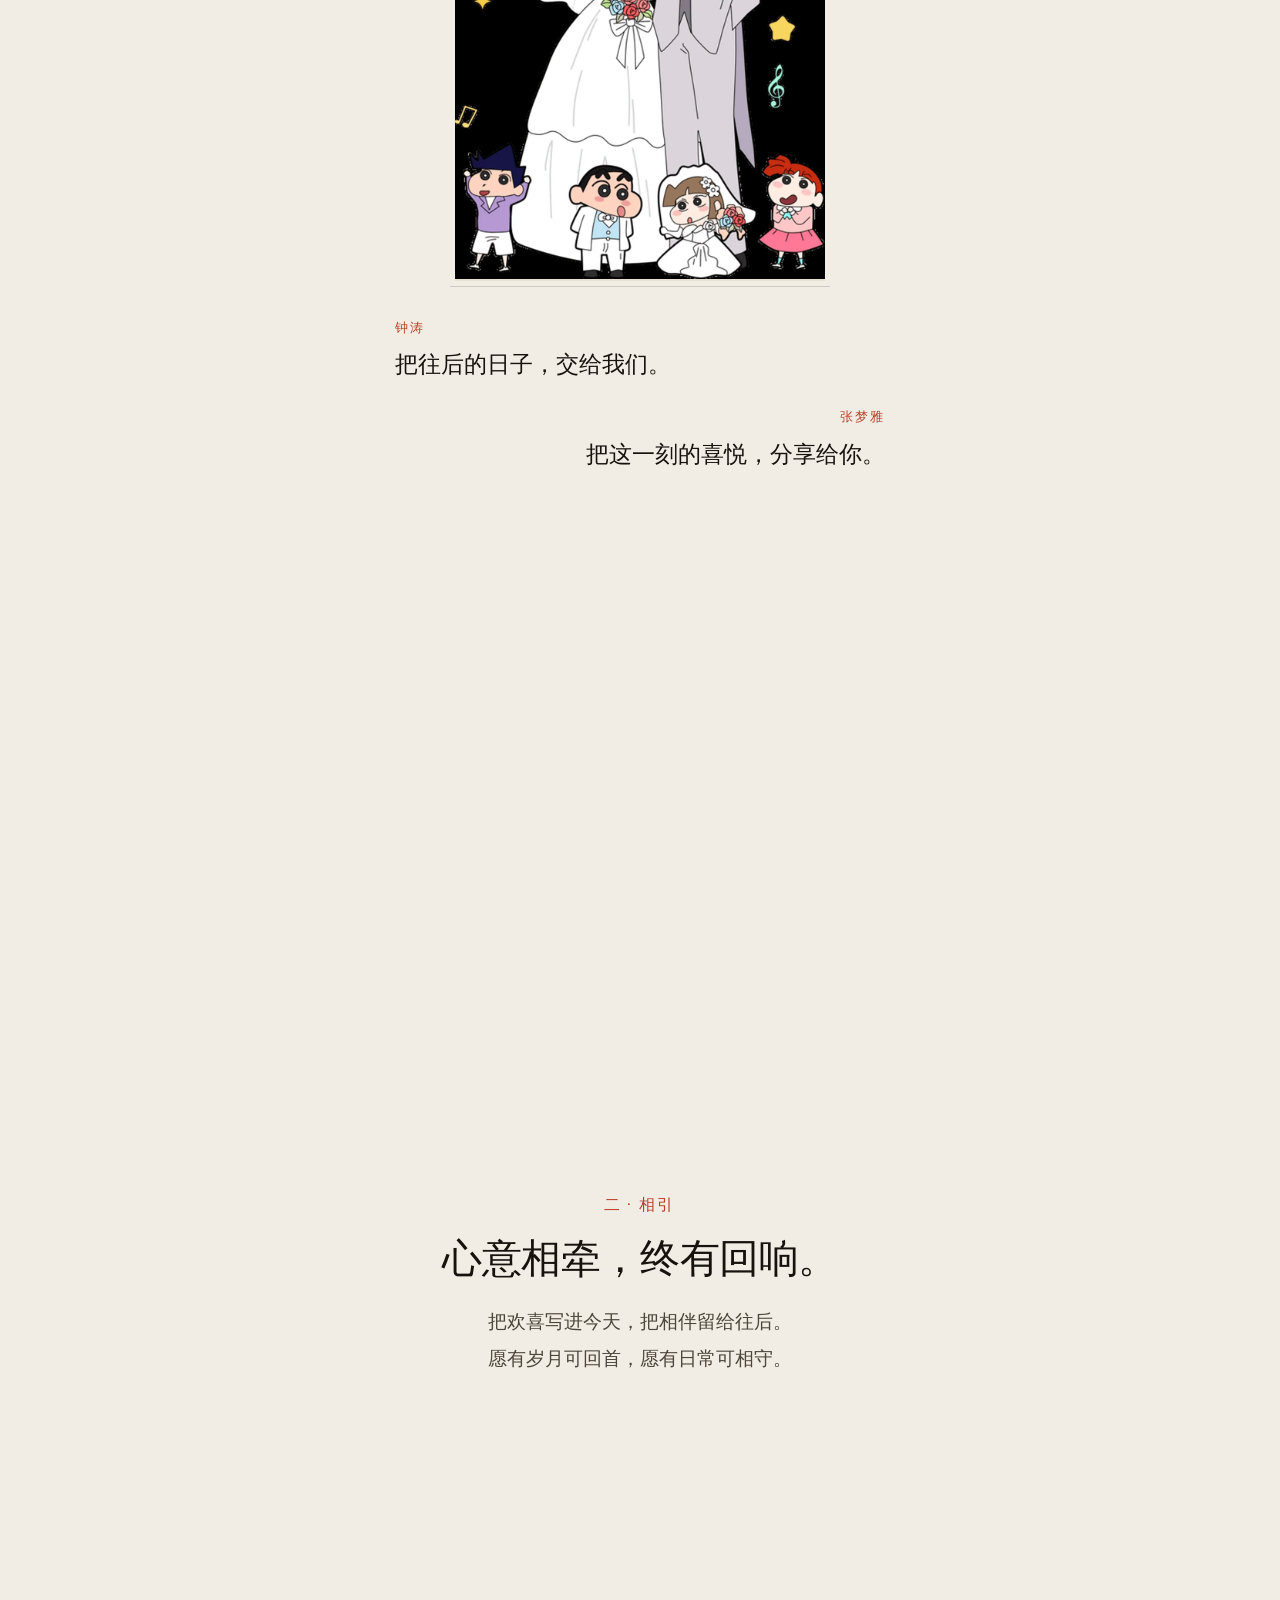
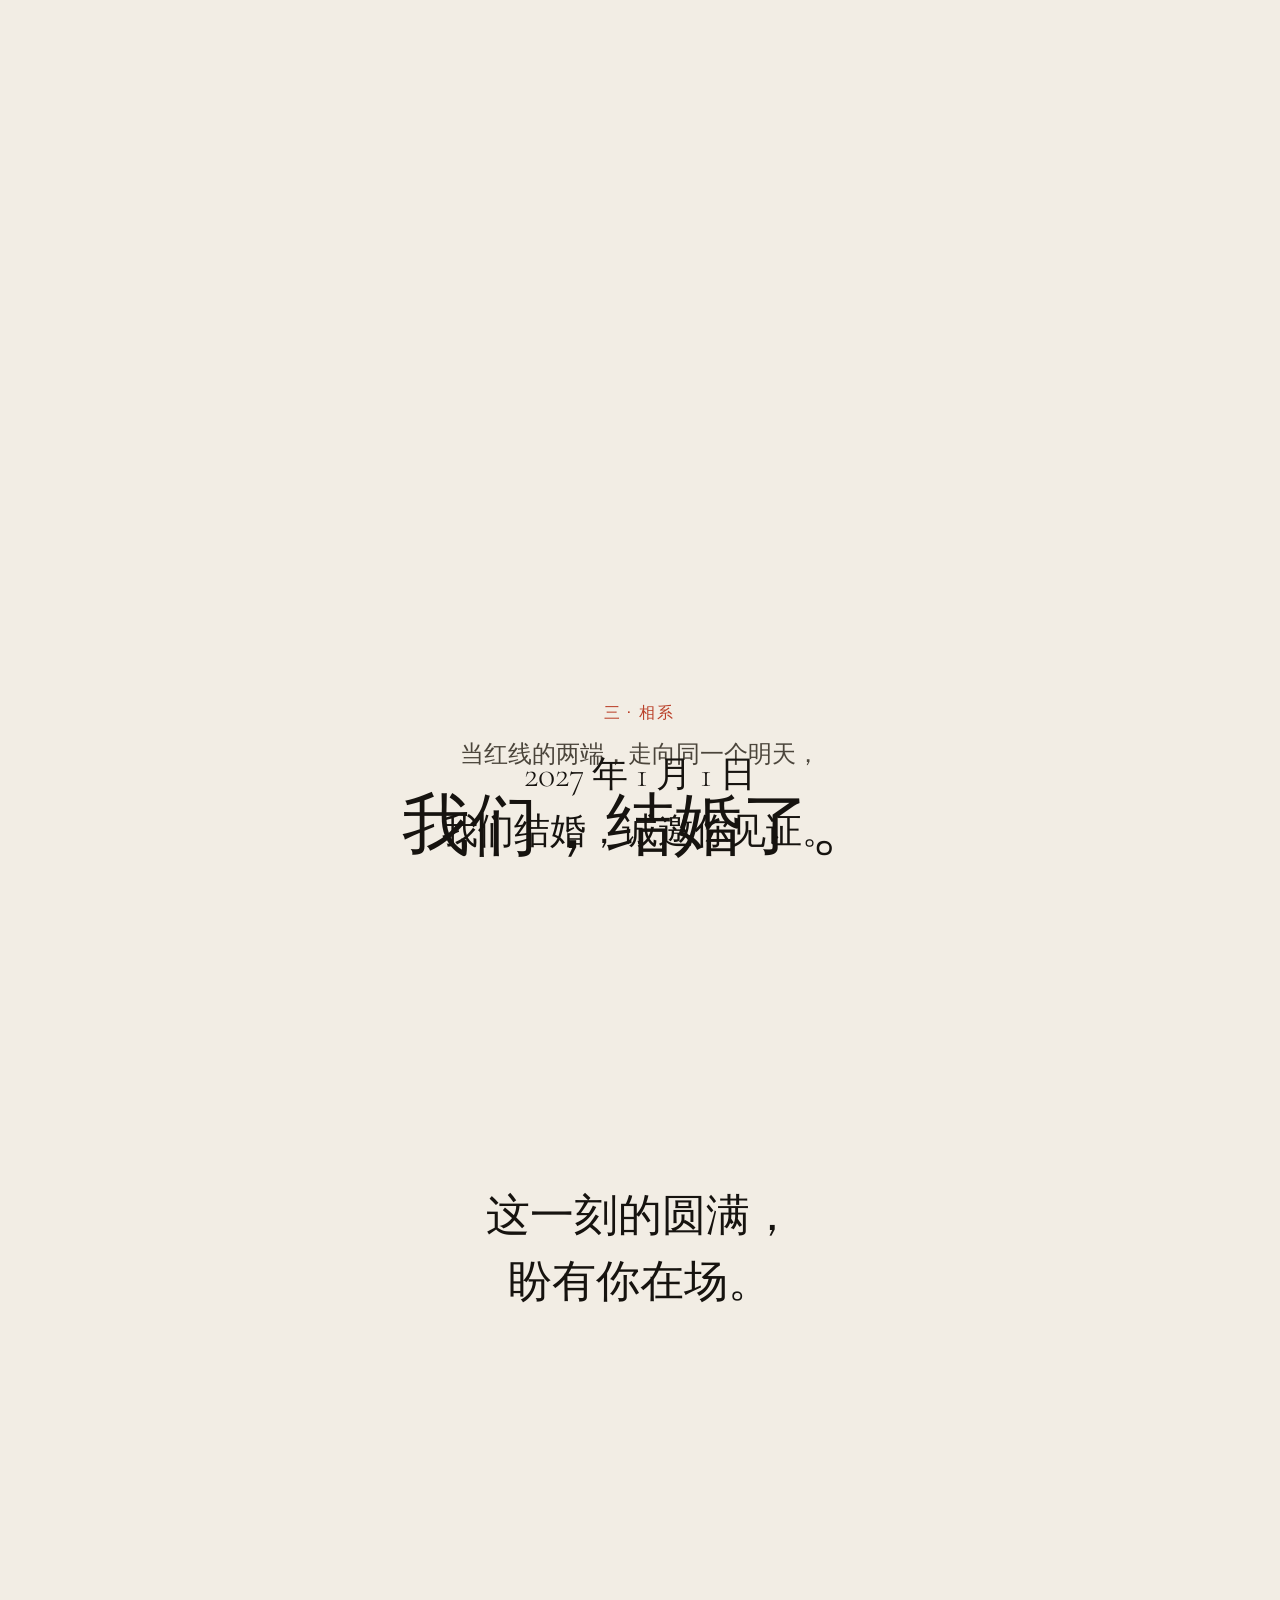
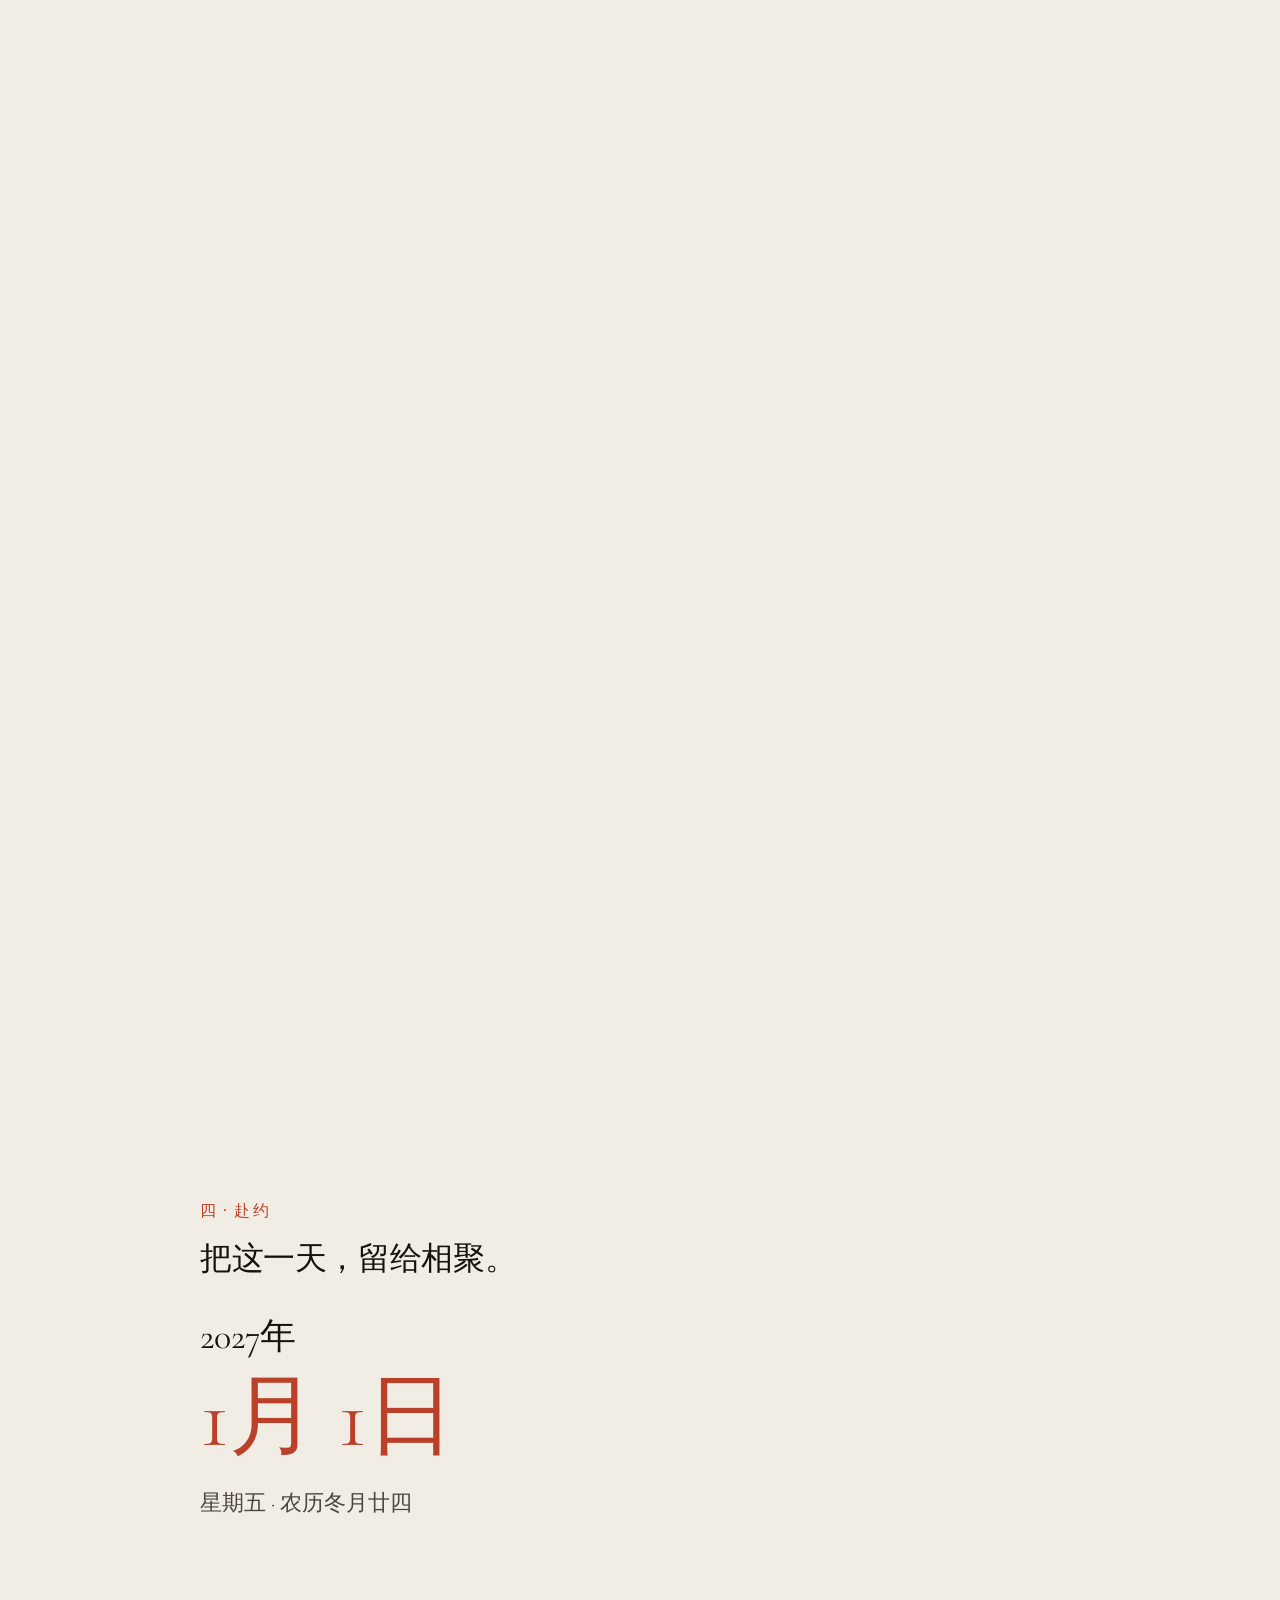
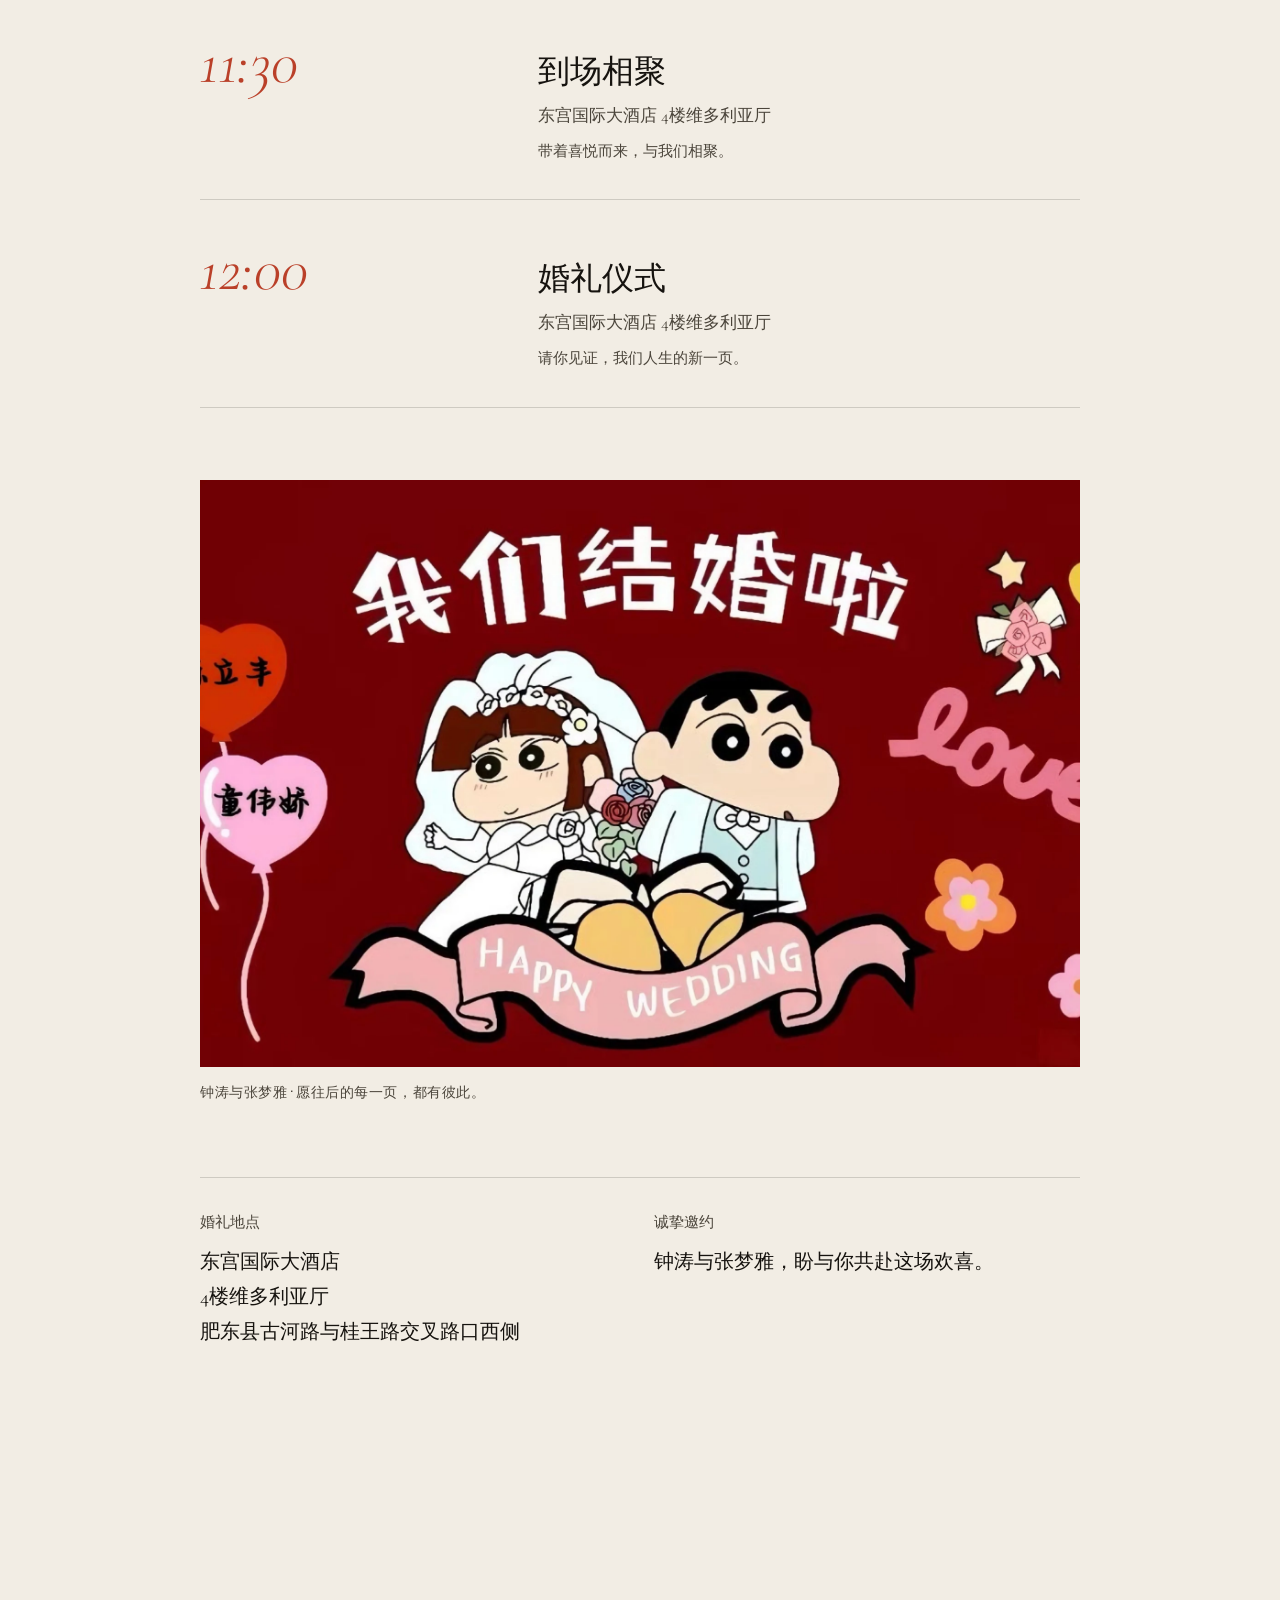
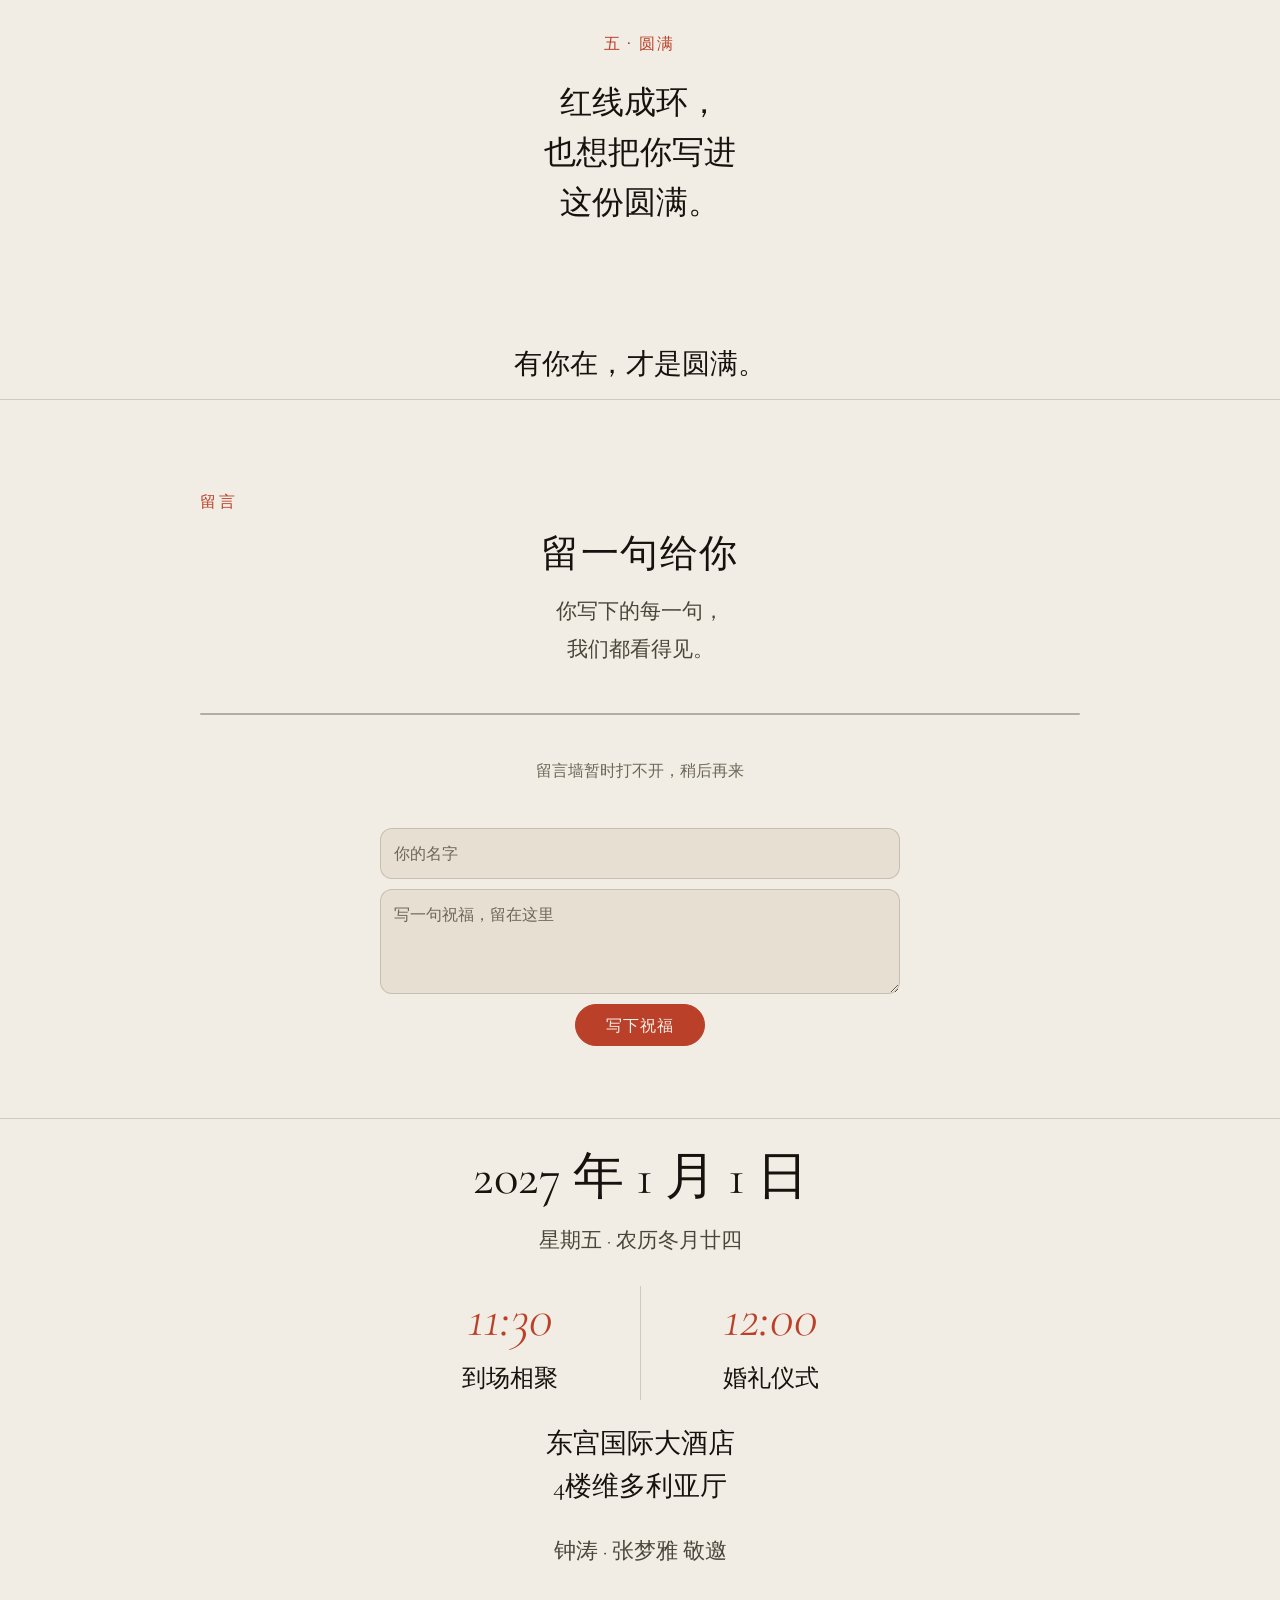
==== commit 7c1935cc: "feat(barrage): 便签拼心便签上印祝福词（优先后台弹幕语短词，循环铺满）" ====
--- a/archive-vue/index.html
+++ b/archive-vue/index.html
@@ -12,8 +12,8 @@
     <link rel="preload" href="./fonts/cormorant-var.woff2" as="font" type="font/woff2" crossorigin />
     <link rel="preload" href="./fonts/instrument-var.woff2" as="font" type="font/woff2" crossorigin />
     <title>一线 · 同心｜钟涛与张梦雅的婚礼｜2027年1月1日</title>
-    <script type="module" crossorigin src="./assets/main-HeS4Ypox.js"></script>
-    <link rel="modulepreload" crossorigin href="./assets/effects-CoqJs-8D.js">
+    <script type="module" crossorigin src="./assets/main-GvpE1oSf.js"></script>
+    <link rel="modulepreload" crossorigin href="./assets/effects-BauzVHn4.js">
     <link rel="stylesheet" crossorigin href="./assets/effects-B-CiVXpl.css">
     <link rel="stylesheet" crossorigin href="./assets/main-Cfg9pDoX.css">
   </head>
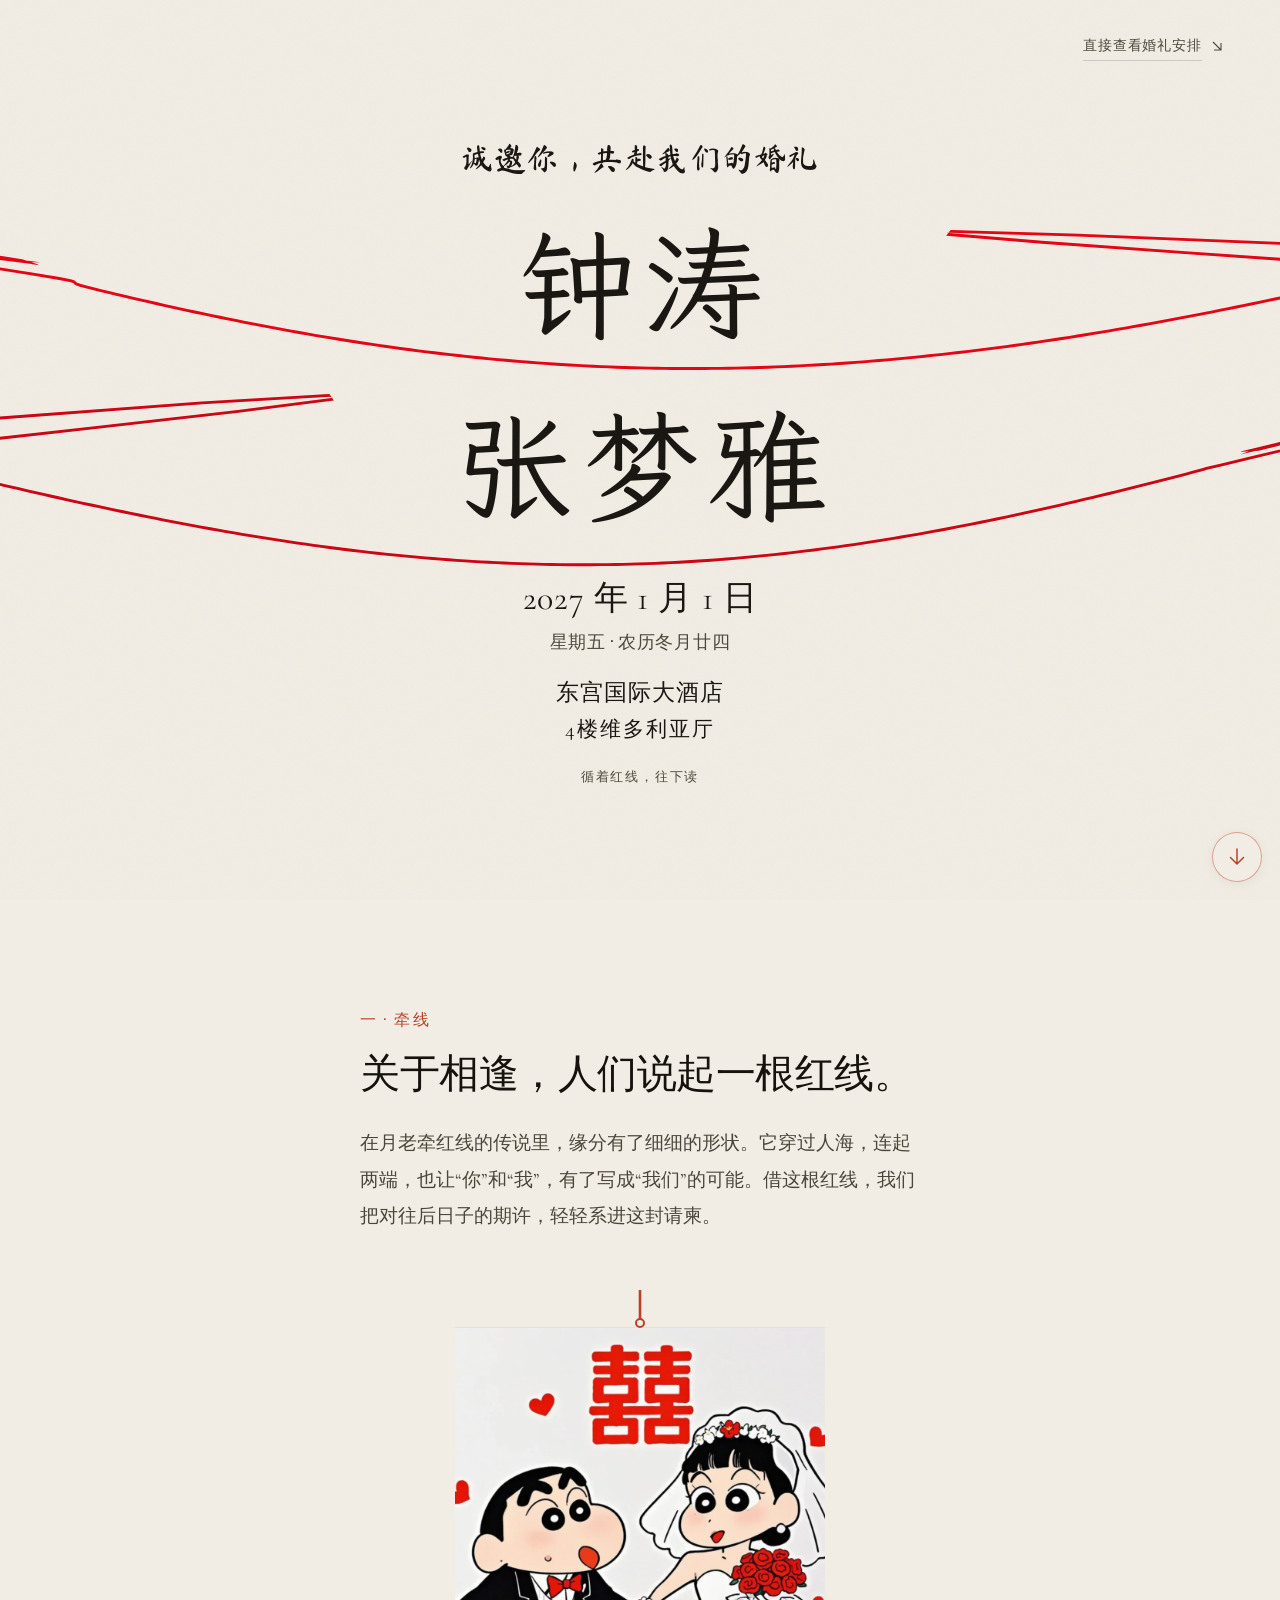
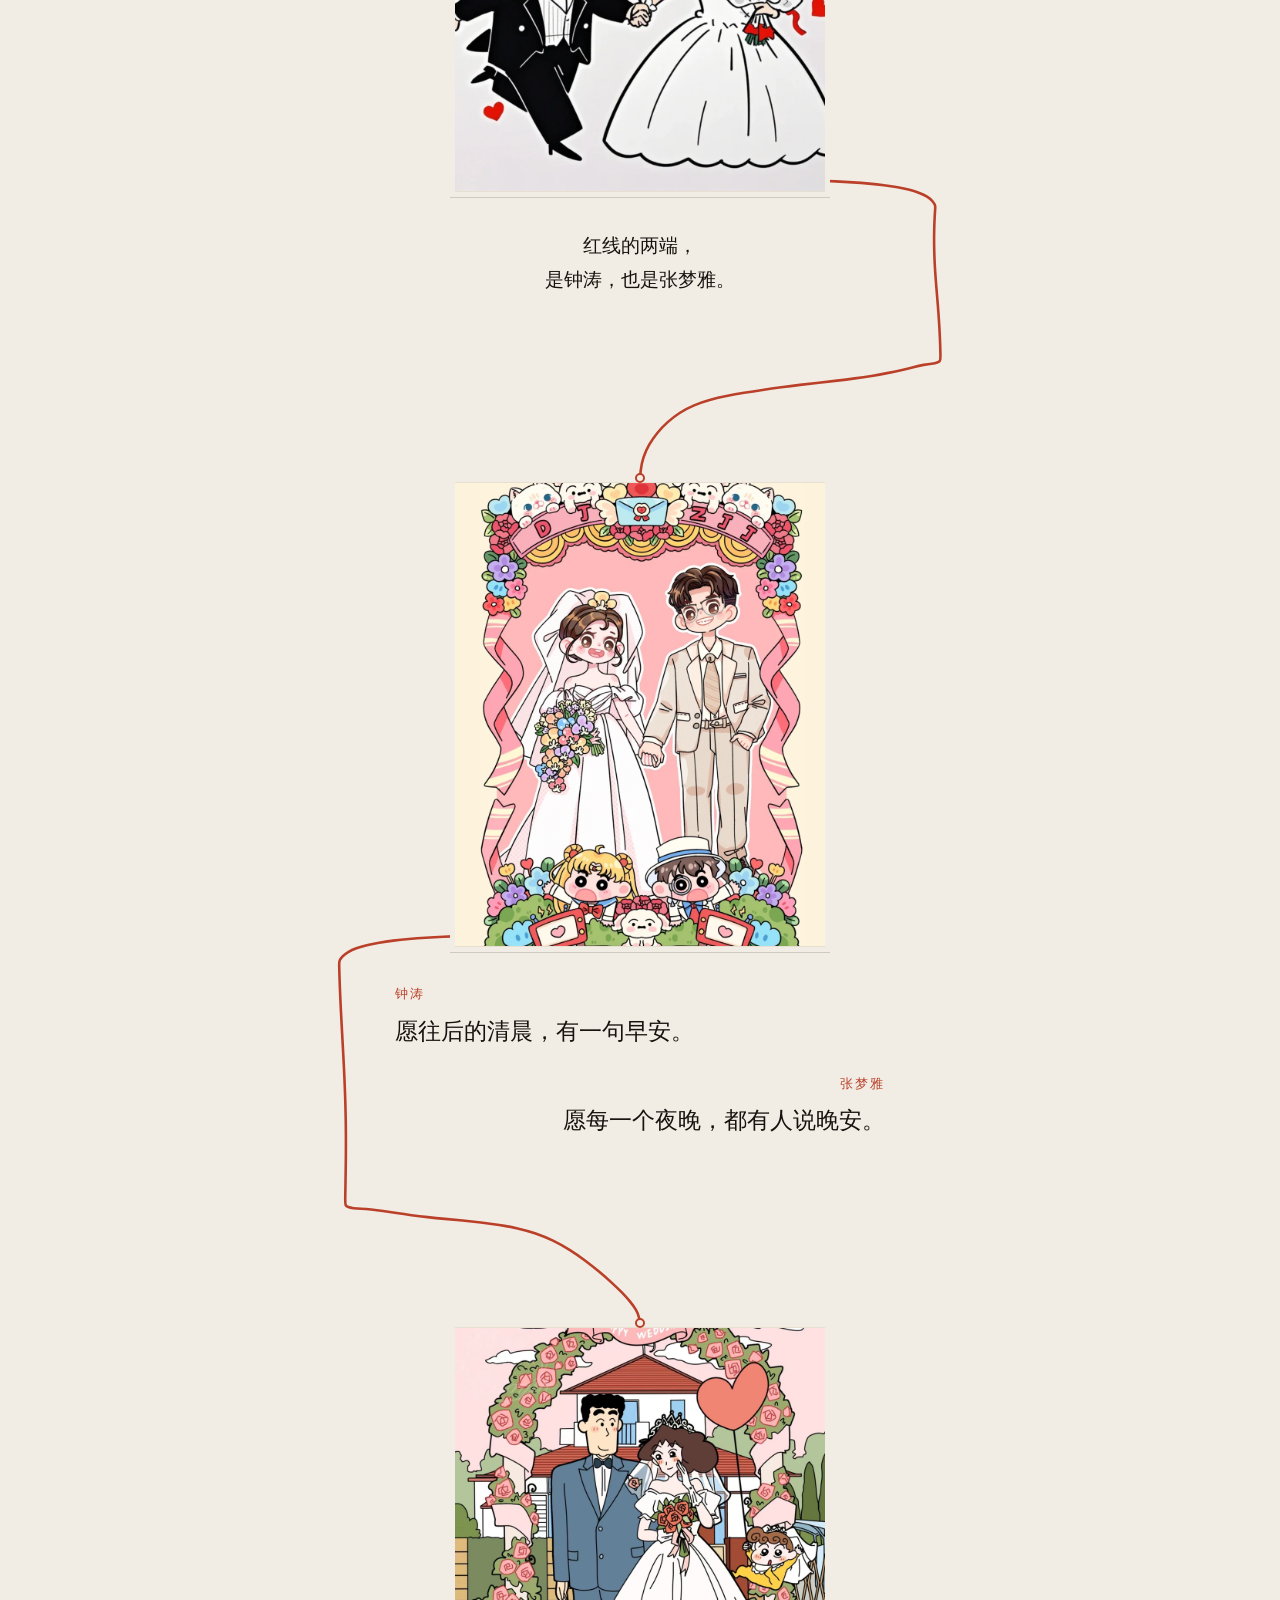
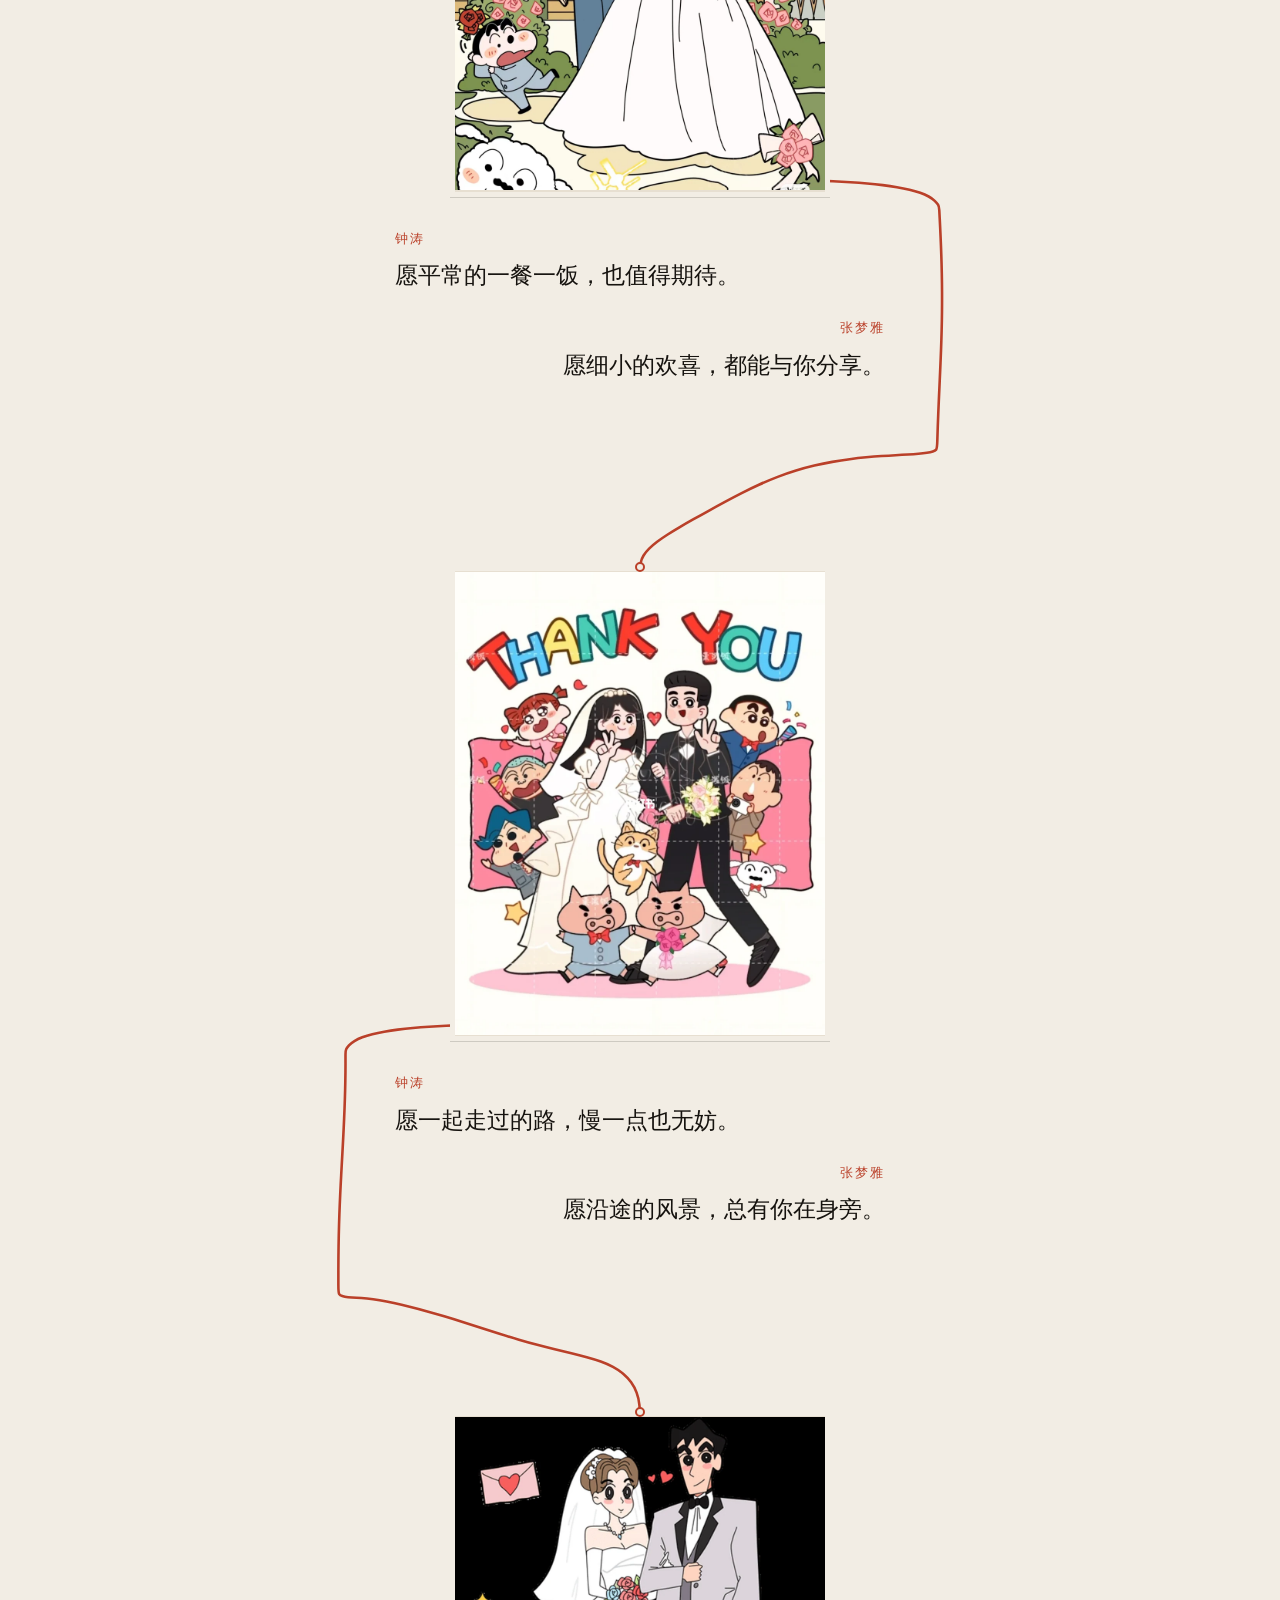
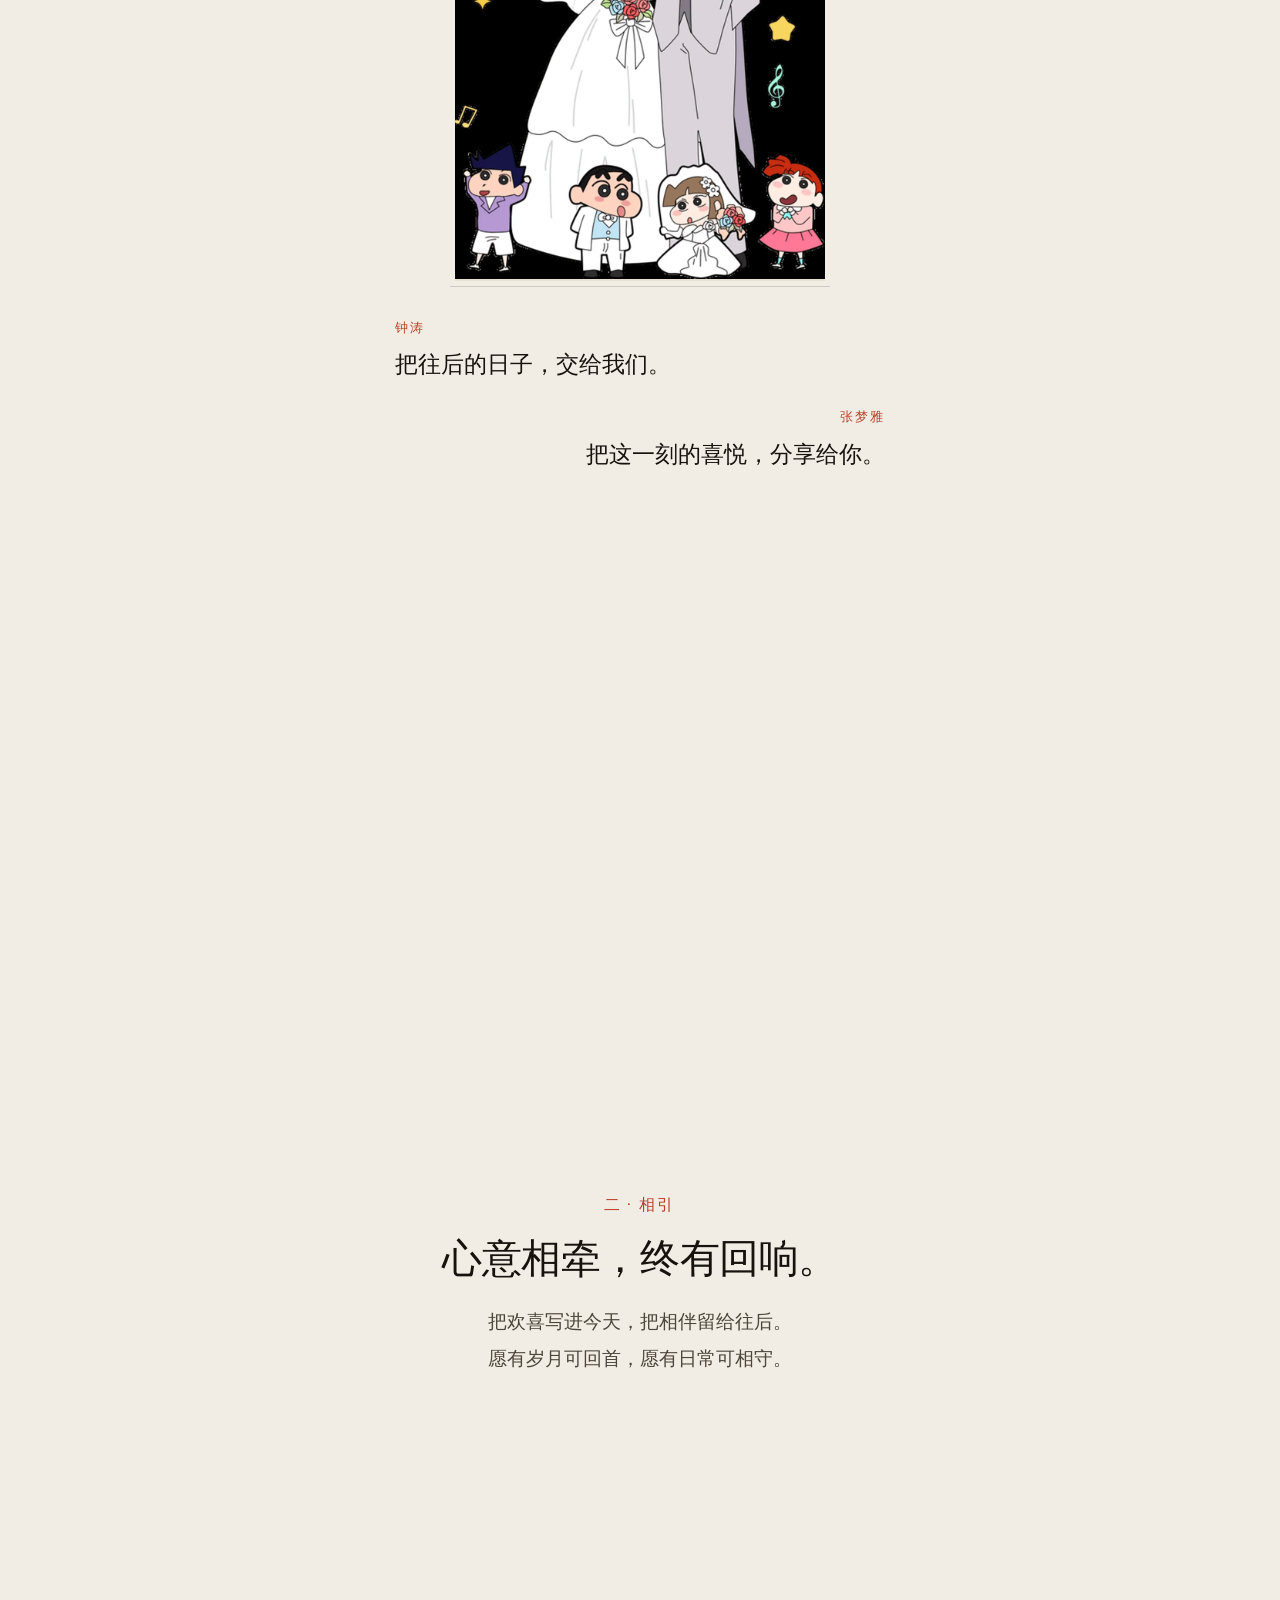
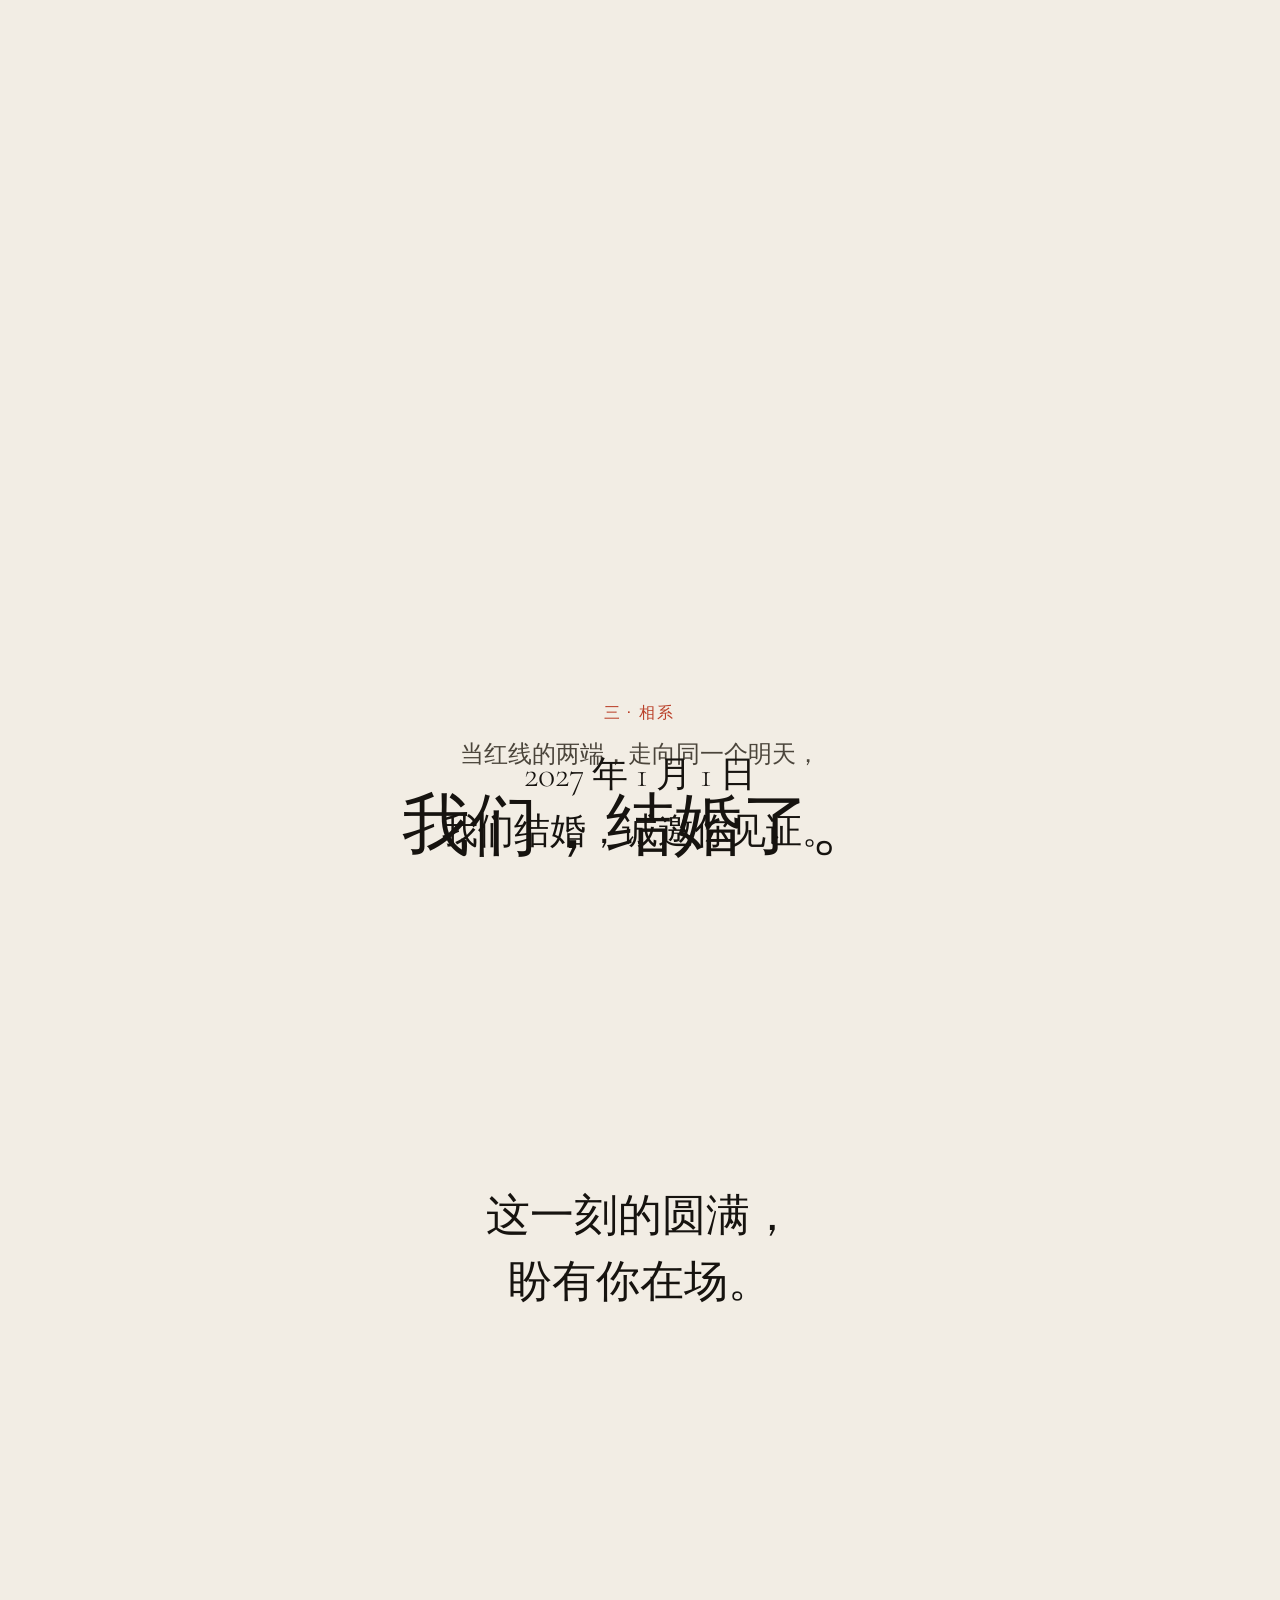
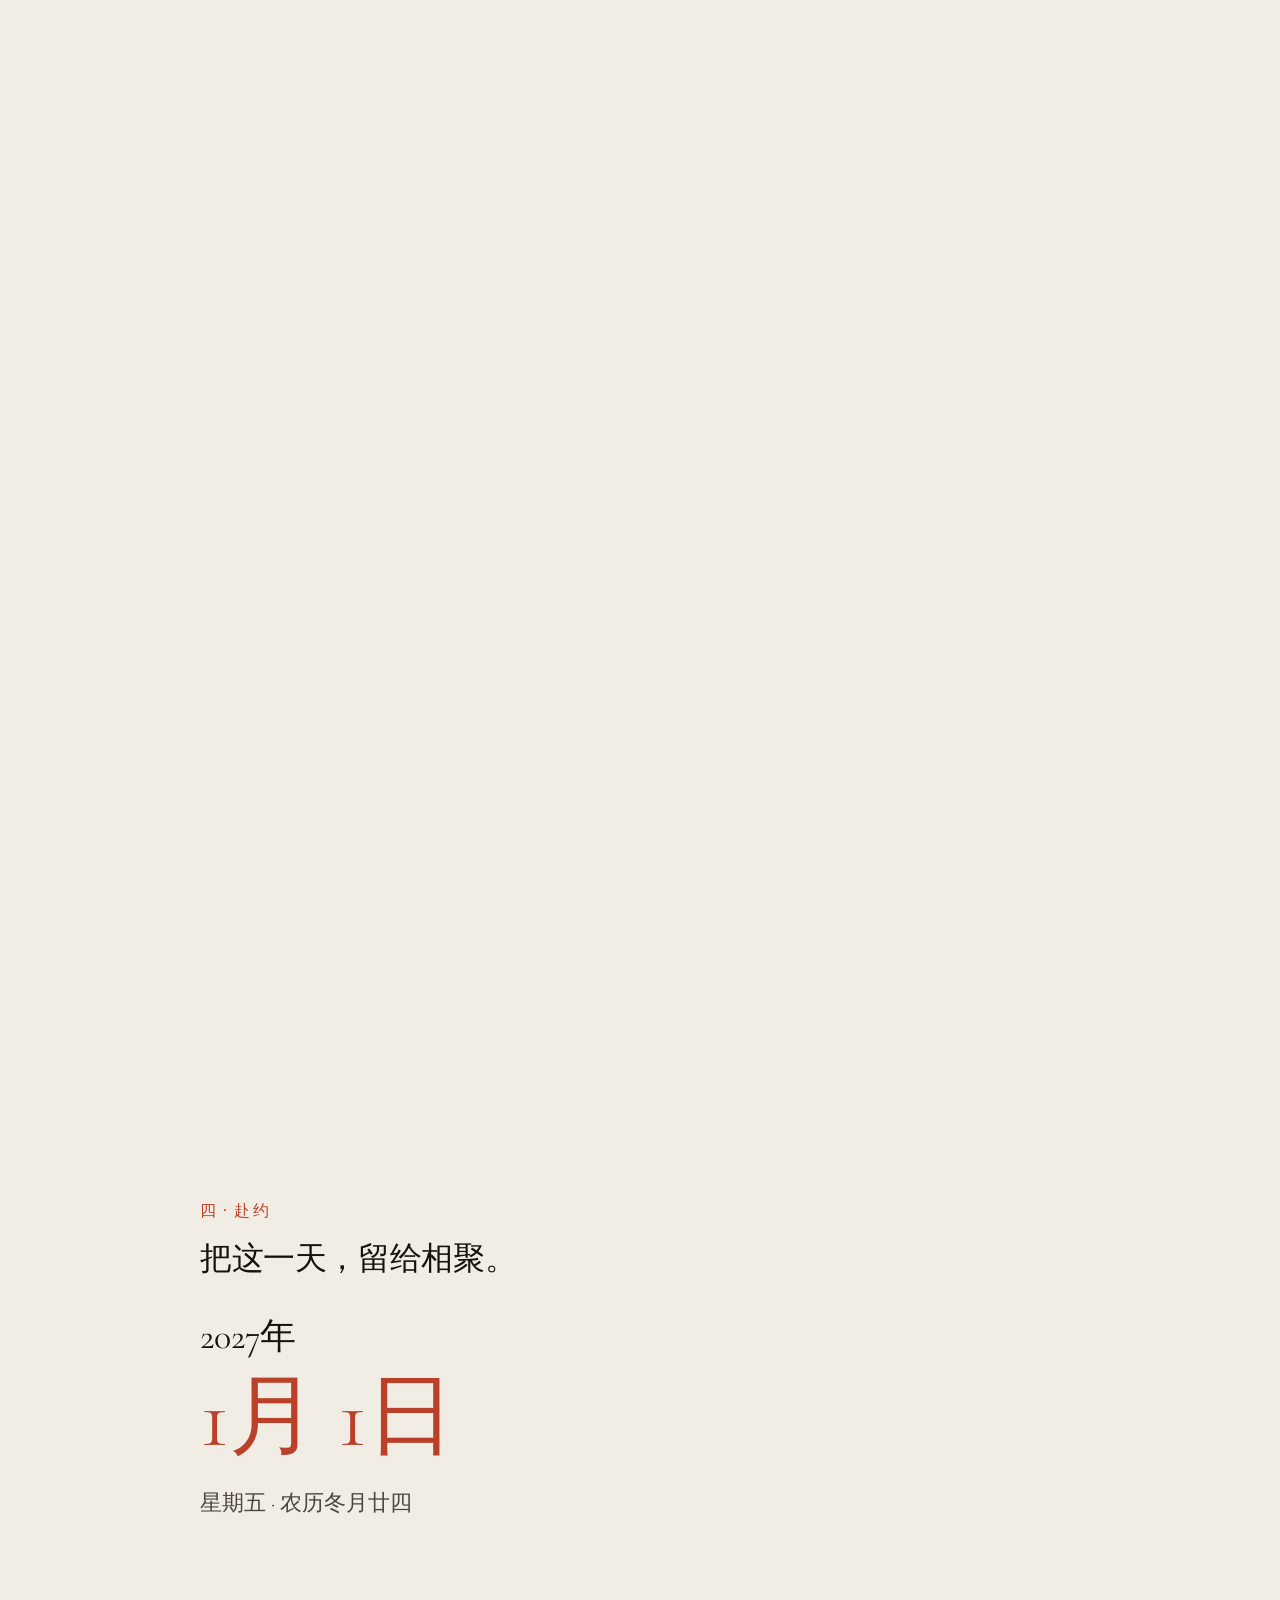
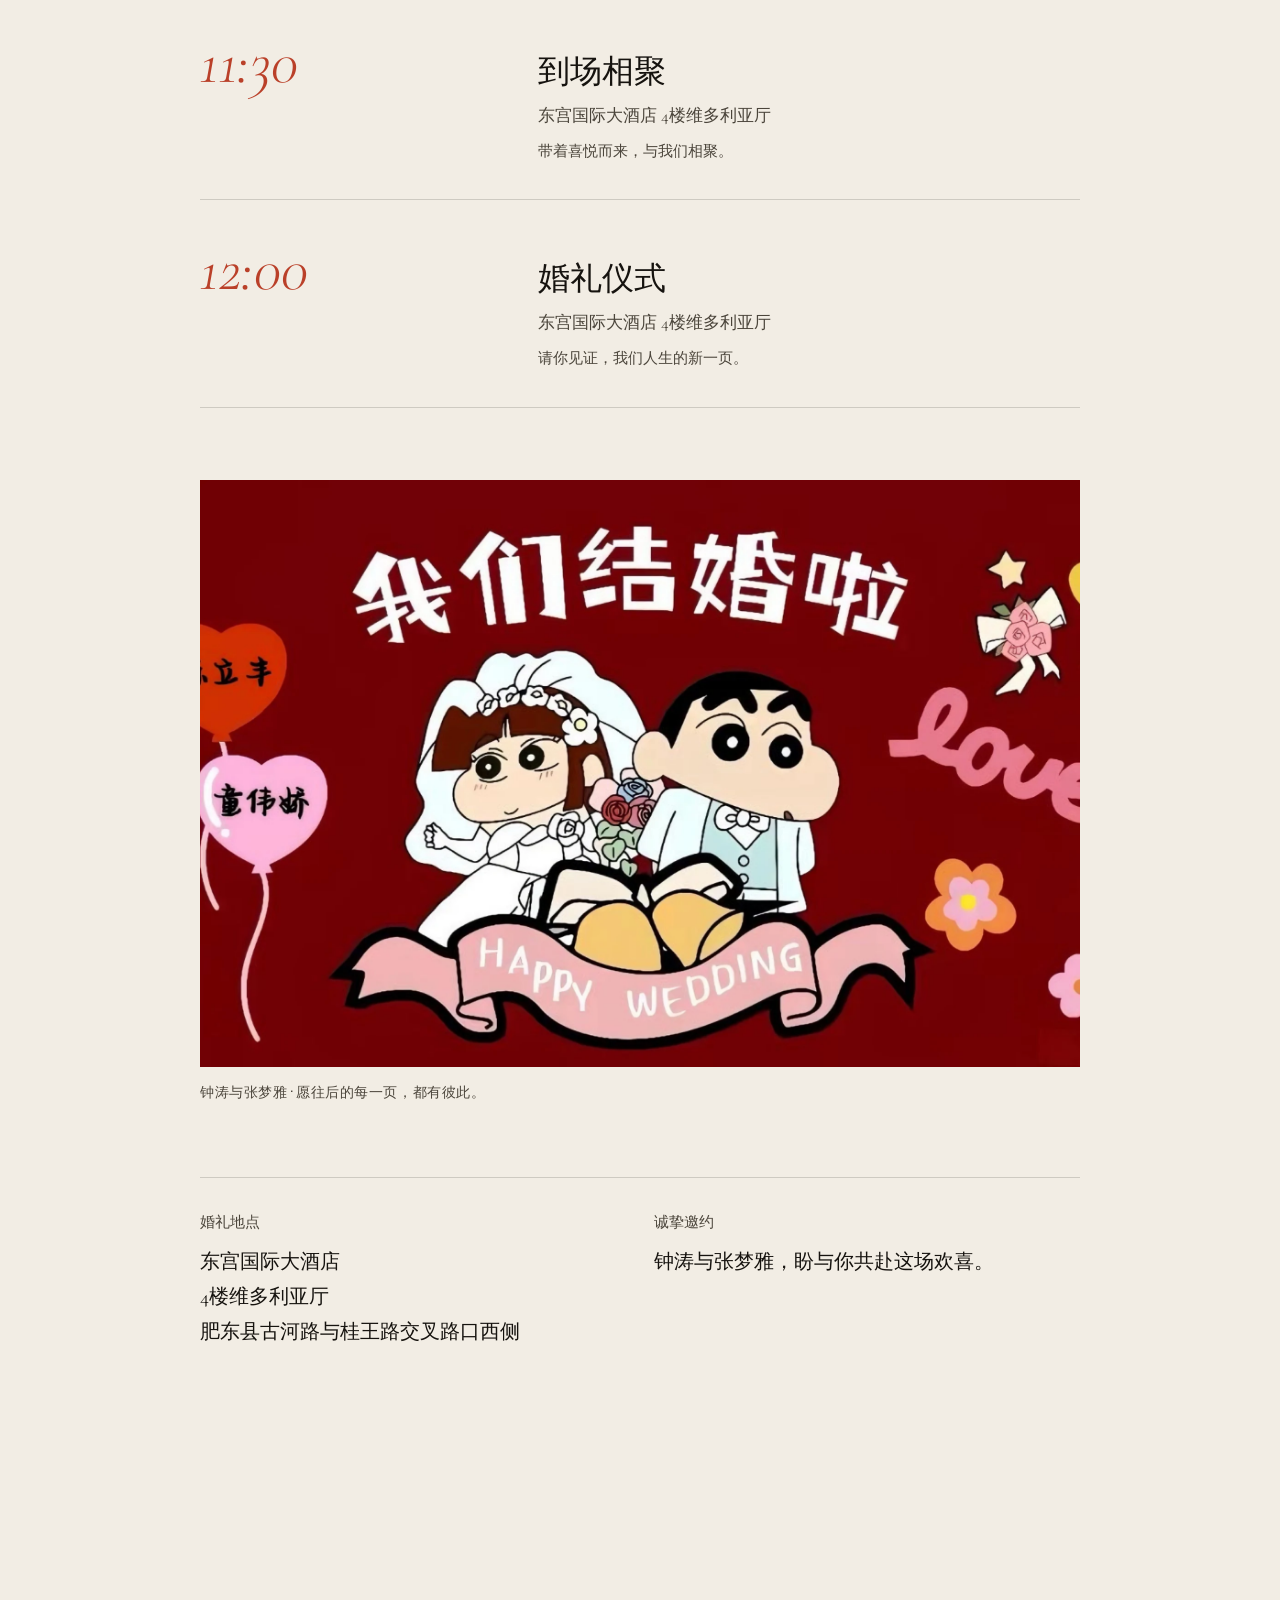
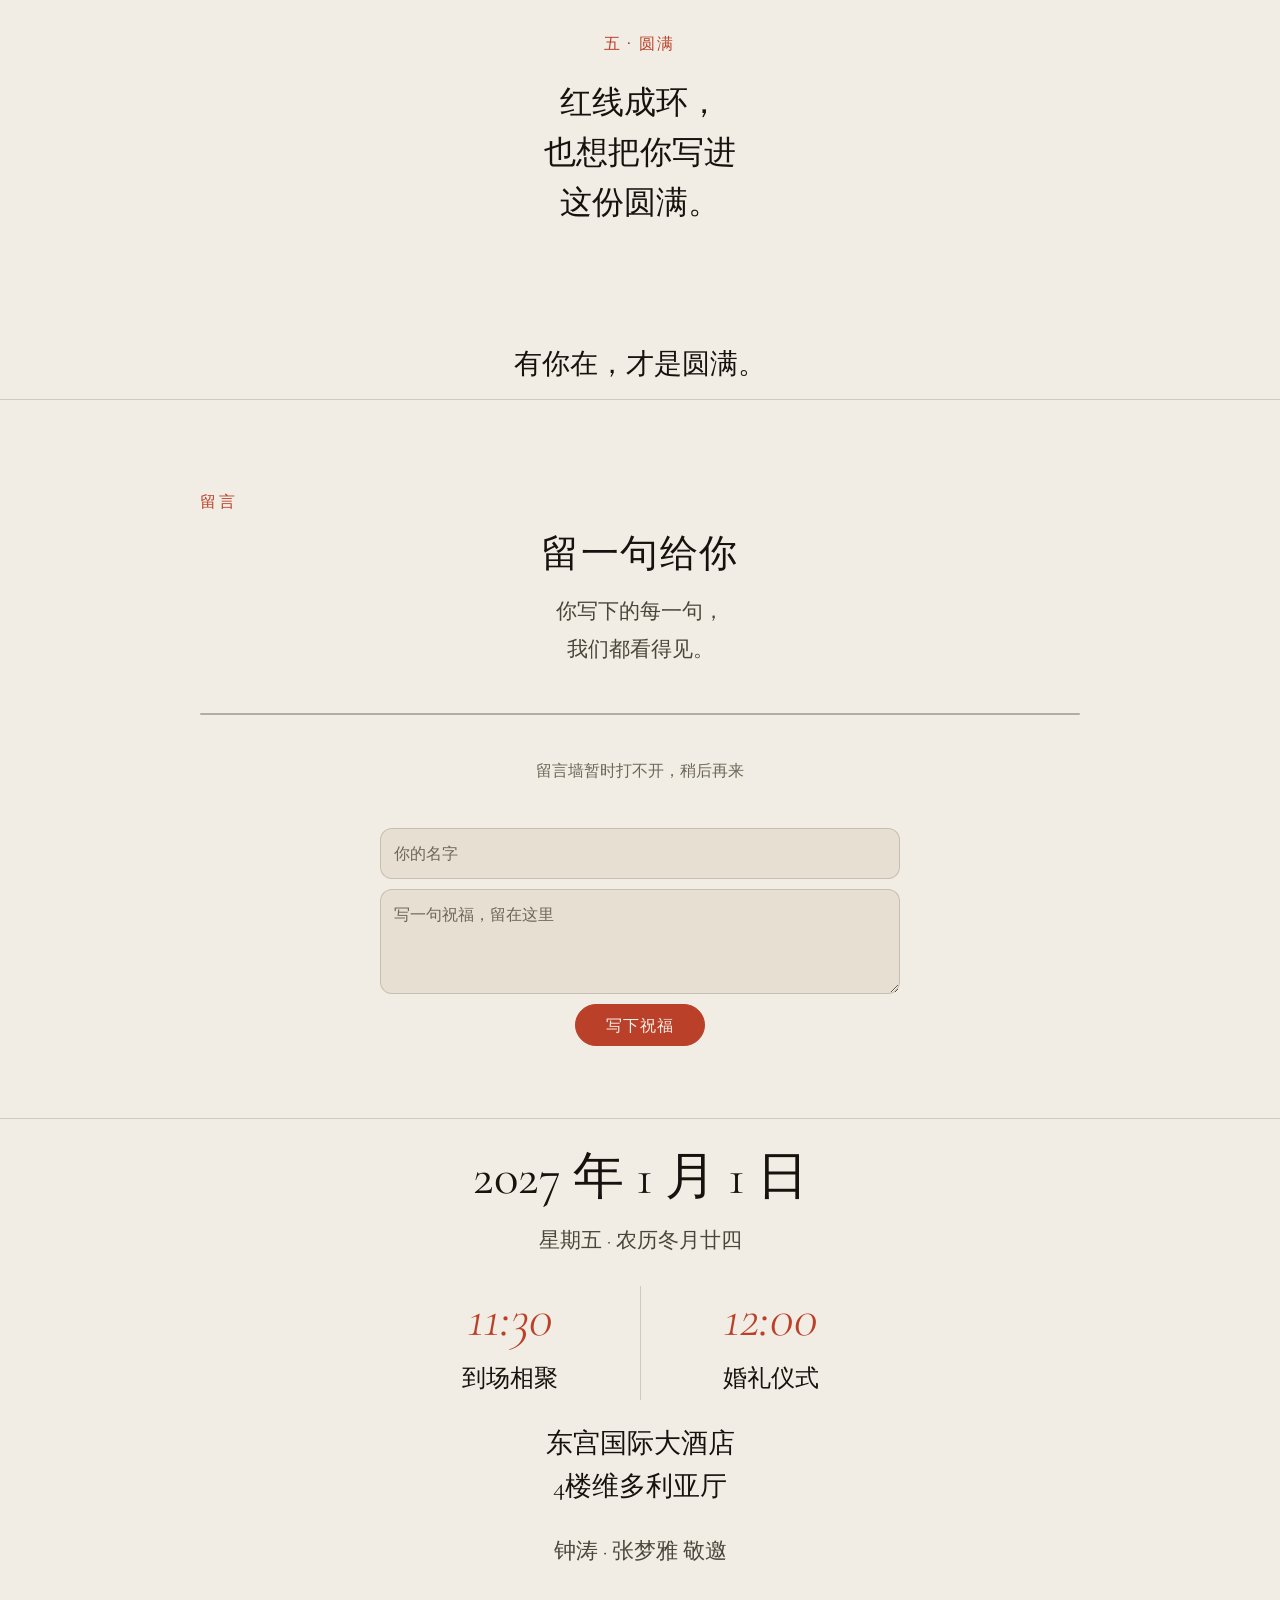
==== commit fa12a66a: "fix(web): 同步小程序版三处改动——气球名字改钟涛/张梦雅、月亮换PNG(B款月海分明)、牵线第4张换新图" ====
--- a/archive-vue/index.html
+++ b/archive-vue/index.html
@@ -12,9 +12,9 @@
     <link rel="preload" href="./fonts/cormorant-var.woff2" as="font" type="font/woff2" crossorigin />
     <link rel="preload" href="./fonts/instrument-var.woff2" as="font" type="font/woff2" crossorigin />
     <title>一线 · 同心｜钟涛与张梦雅的婚礼｜2027年1月1日</title>
-    <script type="module" crossorigin src="./assets/main-GvpE1oSf.js"></script>
-    <link rel="modulepreload" crossorigin href="./assets/effects-BauzVHn4.js">
-    <link rel="stylesheet" crossorigin href="./assets/effects-B-CiVXpl.css">
+    <script type="module" crossorigin src="./assets/main-D43wTzJE.js"></script>
+    <link rel="modulepreload" crossorigin href="./assets/effects-BBeDdloI.js">
+    <link rel="stylesheet" crossorigin href="./assets/effects-CmTKzqk4.css">
     <link rel="stylesheet" crossorigin href="./assets/main-Cfg9pDoX.css">
   </head>
   <body>
--- a/archive-vue/assets/effects-CmTKzqk4.css
+++ b/archive-vue/assets/effects-CmTKzqk4.css
@@ -0,0 +1 @@
+@font-face{font-family:Cormorant;src:url(../fonts/cormorant-var.woff2)format("woff2");font-weight:300 700;font-style:normal;font-display:swap}@font-face{font-family:Cormorant;src:url(../fonts/cormorant-var-italic.woff2)format("woff2");font-weight:300 700;font-style:italic;font-display:swap}@font-face{font-family:Instrument Sans;src:url(../fonts/instrument-var.woff2)format("woff2");font-weight:400 700;font-style:normal;font-display:swap}@property --night{syntax:"<number>";inherits:true;initial-value:0}:root{--night:0;--cut:clamp(0, calc((var(--night) - .44) / .12), 1);--mix:calc(var(--cut) * 100%);--paper-day:#f2ede4;--paper-night:#14100c;--deep-day:#e7dfd1;--deep-night:#1f1a14;--ink-day:#16130f;--ink-night:#efe8d9;--ink2-day:#4b453b;--ink2-night:#b6ad9b;--ink3-day:#6d6659;--ink3-night:#968e7d;--thread-day:#ba4029;--thread-night:#f4643f;--paper:color-mix(in oklab, var(--paper-night) var(--mix), var(--paper-day));--paper-deep:color-mix(in oklab, var(--deep-night) var(--mix), var(--deep-day));--ink:color-mix(in oklab, var(--ink-night) var(--mix), var(--ink-day));--ink-2:color-mix(in oklab, var(--ink2-night) var(--mix), var(--ink2-day));--ink-3:color-mix(in oklab, var(--ink3-night) var(--mix), var(--ink3-day));--thread:color-mix(in oklab, var(--thread-night) var(--mix), var(--thread-day));--rule:color-mix(in srgb, var(--ink) 16%, transparent);--serif:"Cormorant", "Songti SC", "STSong", "Noto Serif CJK SC", serif;--sans:"Instrument Sans", "PingFang SC", "Microsoft YaHei", system-ui, sans-serif;--measure:min(880px, 88vw);--cp:0;--tp:0;--lightningcss-light:initial;--lightningcss-dark: ;color-scheme:light;-webkit-text-size-adjust:100%}*,:before,:after{box-sizing:border-box}html{scroll-behavior:auto}body{background:var(--paper);color:var(--ink);font-family:var(--serif);font-synthesis-weight:none;margin:0;font-size:17px;line-height:1.55;transition:background-color .12s linear,color .12s linear;overflow-x:clip}body:after{content:"";z-index:60;pointer-events:none;opacity:calc(.055 * (1 - var(--night)));background-image:url("data:image/svg+xml,%3Csvg xmlns='http://www.w3.org/2000/svg' width='180' height='180'%3E%3Cfilter id='n'%3E%3CfeTurbulence type='fractalNoise' baseFrequency='0.85' numOctaves='3'/%3E%3C/filter%3E%3Crect width='180' height='180' filter='url(%23n)'/%3E%3C/svg%3E");position:fixed;inset:0}body.holding{-webkit-user-select:none;user-select:none;cursor:grabbing}::selection{background:var(--thread);color:var(--paper)}:focus-visible{outline:2px solid var(--thread);outline-offset:4px;border-radius:1px}.moon{z-index:0;pointer-events:none;opacity:clamp(0, calc((var(--night) - .66) * 3), 1);position:fixed;inset:0}.moon__disc{aspect-ratio:1;width:min(15vmin,118px);transform:translate(-50%, -50%) translateY(calc((1 - var(--tp)) * 6vh));background:radial-gradient(circle,#fcf8ecf0 0%,#f8f2e2e6 58%,#ece4cd8c 82%,#ece4cd00 100%);border-radius:50%;position:absolute;top:13%;left:74%}.moon__disc:after{content:"";background:radial-gradient(circle,#f0e8d017 0%,#f0e8d00b 34%,#f0e8d000 68%);border-radius:50%;position:absolute;inset:-180%}.stage{z-index:1;pointer-events:none;position:fixed;inset:0}.pull-backdrop{z-index:1;pointer-events:none;opacity:0;position:fixed;top:0;left:0;overflow:hidden}.pull-backdrop img{filter:blur(clamp(2px,.35vw,3px));max-width:none;position:absolute}.page{z-index:2;position:relative}.page,.colophon{opacity:calc(1 - 4 * var(--cut) * (1 - var(--cut)))}.skip{z-index:80;background:var(--ink);color:var(--paper);font:500 12px/1 var(--sans);letter-spacing:.1em;text-transform:uppercase;padding:10px 16px;text-decoration:none;position:fixed;top:12px;left:12px;transform:translateY(-160%)}.skip:focus{transform:none}.chapter{padding-inline:max(20px, env(safe-area-inset-left));flex-direction:column;align-items:center;display:flex;position:relative}.hold{grid-template-columns:minmax(0,1fr);align-content:center;place-items:center;width:100%;min-height:100svh;display:grid;position:sticky;top:0}.meta{font:500 11px/1.4 var(--sans);letter-spacing:.22em;text-transform:uppercase;color:var(--ink-3);margin:0}.index{font:400 16px/1.4 var(--sans);letter-spacing:.16em;color:var(--thread);margin:0 0 .9rem}.lead{letter-spacing:-.012em;text-wrap:balance;margin:0;font-size:clamp(1.5rem,3.4vw,2.5rem);font-weight:300;line-height:1.45}.body{color:var(--ink-2);max-width:34em;font-size:clamp(1.02rem,1.5vw,1.2rem);line-height:1.9}.visually-hidden{clip-path:inset(50%);white-space:nowrap;width:1px;height:1px;margin:-1px;padding:0;position:absolute;overflow:hidden}.overture{justify-content:center;min-height:100svh;padding-block:clamp(32px,7svh,72px)}.overture__inner{text-align:center;justify-items:center;gap:clamp(24px,5svh,48px);width:min(880px,88vw);display:grid}.overture .meta{font:500 clamp(21px, 3vw, 28px)/1.6 var(--serif);letter-spacing:.07em;color:var(--ink)}.names{gap:clamp(32px,6svh,64px);width:100%;margin:0;display:grid}.names__row{justify-content:center;display:flex}.name{letter-spacing:.12em;text-indent:.12em;white-space:nowrap;font-size:clamp(50px,11.5vw,112px);font-weight:300;line-height:1.2}.overture__meta{justify-items:center;gap:1rem;display:grid}.overture__date{font:500 clamp(20px, 2.4vw, 25px)/1.6 var(--sans);color:var(--ink);gap:.5em;margin:0;display:grid}.overture__venue{font-family:var(--serif);font-size:clamp(20px,2.2vw,24px);line-height:1.6}.hint{font:400 15px/1.6 var(--sans);letter-spacing:.1em;color:var(--ink-2);margin:0}.jump{font:500 15px/1.6 var(--sans);letter-spacing:.08em;color:var(--ink-2);border-bottom:1px solid var(--rule);padding:5px 0;text-decoration:none}.jump:hover{color:var(--thread);border-color:var(--thread)}.thread{gap:36px;padding-block:clamp(60px,12svh,120px) 12svh}.thread__head{width:min(560px,86vw)}.legend{margin-top:1.4rem}.thread__story{width:min(620px,100%);padding-top:32px;position:relative}.thread__cord{pointer-events:none;width:100%;height:100%;color:var(--thread);position:absolute;inset:0}.thread__moment{justify-items:center;gap:32px;padding-bottom:clamp(144px,20svh,192px);display:grid;position:relative}.thread__moment:last-child{padding-bottom:0}.thread__photo{aspect-ratio:4/5;border:5px solid var(--paper);background:var(--paper-deep);width:min(78vw,380px);box-shadow:0 1px 0 var(--rule);margin:0;position:relative}.thread__photo img{object-fit:contain;width:100%;height:100%;display:block}.thread__pin{z-index:1;border:2px solid var(--thread);background:var(--paper);border-radius:50%;width:10px;height:10px;position:absolute;top:-9px;left:calc(50% - 5px)}.thread__aside{text-align:center;white-space:pre-line;width:80%;margin:0;font-size:19px;line-height:1.8}.pair{gap:22px;width:min(490px,80%);display:grid}.voice{margin:0;font-size:clamp(19px,2.7vw,23px);font-weight:300;line-height:1.75}.voice--a{text-align:left}.voice--b{text-align:right}.voice__who{font:500 13px/1.5 var(--sans);letter-spacing:.16em;color:var(--thread);margin-bottom:.5rem;display:block}.pull{min-height:175svh}.pull__inner{text-align:center;justify-items:center;gap:clamp(28px,4svh,48px);width:min(720px,88vw);padding-block:4svh;display:grid}.pull__photo{touch-action:pan-y pinch-zoom;-webkit-user-select:none;user-select:none;width:100%;height:clamp(240px,52svh,480px);position:relative}.pull__handle{touch-action:pan-y;cursor:grab;position:absolute;inset:0}.pull__note{font:400 clamp(14px, 1.3vw, 18px)/1.6 var(--serif);letter-spacing:.06em;color:var(--thread);white-space:nowrap;pointer-events:none;opacity:0;will-change:transform, opacity;margin:0;position:fixed;top:0;left:0}.pull__copy{width:100%;max-width:620px}.pull__copy .body{white-space:pre-line;margin:1rem auto 0}.caption{font:400 14px/1.7 var(--sans);letter-spacing:.04em;color:var(--ink-2)}.tie{min-height:235svh}.tie__inner{text-align:center;grid-template-columns:minmax(0,1fr);justify-items:center;gap:12px;width:min(760px,92vw);padding-block:clamp(20px,4svh,40px);display:grid}.tie__inner>.index{margin-bottom:0}.tie__stack{align-items:center;width:100%;min-height:112px;display:grid}.tie__stack>*{grid-area:1/1}.tie__first{opacity:clamp(0, calc(3.34 - var(--tp) * 8.34), 1);justify-items:center;gap:10px;display:grid}.tie__before{color:var(--ink-2);margin:0;font-size:clamp(17px,2.6vw,24px)}.tie__headline{text-wrap:balance;transform:scale(calc(1 + var(--tp) * .04));margin:0;font-size:clamp(34px,9vw,68px);font-weight:300;line-height:1.3}.tie__merged{white-space:pre-line;opacity:clamp(0, calc(var(--tp) * 7.15 - 3), 1);margin:0;font-size:clamp(24px,4.5vw,36px);font-weight:300;line-height:1.6}.tie__knot{width:min(96vw,1000px);height:clamp(200px,32svh,300px)}.tie__after{font:400 clamp(36px, 5vw, 44px)/1.5 var(--serif);white-space:pre-line;color:var(--ink);opacity:clamp(0, calc(var(--tp) * 7.15 - 3.9), 1);margin:0}.day{gap:clamp(40px,8svh,72px);padding-block:14svh 16svh}.day__head{width:var(--measure)}.day__head .lead{font-size:clamp(24px,3.5vw,32px)}.day__date{gap:18px;margin:32px 0 0;display:grid}.day__date time{gap:6px;display:grid}.day__year{font-size:clamp(26px,4vw,36px);line-height:1.3}.day__monthday{color:var(--thread);font-size:clamp(54px,13vw,88px);line-height:1.15}.day__calendar{color:var(--ink-2);font-size:clamp(18px,2.5vw,22px)}.schedule{width:var(--measure);margin:0;padding:0;list-style:none;display:grid}.row{border-top:1px solid var(--rule);grid-template-columns:minmax(100px,.55fr) 1fr;align-items:baseline;column-gap:clamp(16px,4vw,40px);padding:clamp(26px,4svh,42px) 0;display:grid}.row:last-child{border-bottom:1px solid var(--rule)}.row[data-active="1"]{border-top-color:#0000}.row__time{font-variant-numeric:lining-nums;letter-spacing:.01em;color:var(--thread);white-space:nowrap;font:italic 500 clamp(38px,7vw,62px)/1.1 Cormorant,Georgia,serif}.row__name{font-size:clamp(23px,3.8vw,32px);font-weight:300;line-height:1.45;display:block}.row__where{color:var(--ink-2);margin-top:.4em;font-size:17px;display:block}.row__note{font:400 15px/1.7 var(--sans);color:var(--ink-2);margin-top:.6em;display:block}.plate{width:var(--measure);gap:.9rem;margin:0;display:grid}.plate__frame{background:var(--paper-deep);aspect-ratio:1920/1281;position:relative;overflow:hidden}.plate__frame img{object-fit:cover;width:100%;height:100%;display:block}.facts{width:var(--measure);border-top:1px solid var(--rule);grid-template-columns:repeat(auto-fit,minmax(230px,1fr));gap:28px;margin:0;padding-top:2rem;display:grid}.fact dt{font:500 15px/1.6 var(--sans);color:var(--ink-2);margin-bottom:.7rem}.fact dd{margin:0;font-size:20px;line-height:1.75}.ring{padding-block:clamp(80px,14svh,140px) 12px}.ring__inner{text-align:center;justify-items:center;width:100%;display:grid}.ring__message{width:min(58vw,260px);padding-block:12px}.ring__message .index{margin-bottom:24px}.ring__lead{white-space:pre-line;margin:0;font-size:clamp(24px,4vw,32px);font-weight:300;line-height:1.55}.ring__closing{margin:clamp(72px,12svh,104px) 0 0;font-size:clamp(20px,3vw,28px)}.colophon{z-index:2;padding:20px 20px max(88px, calc(64px + env(safe-area-inset-bottom)));text-align:center;border-top:1px solid var(--rule);position:relative}.colophon p{margin:0;font-size:19px;line-height:1.8}.colophon .colophon__date{font:400 clamp(28px, 6.5vw, 38px)/1.5 var(--serif)}.colophon .colophon__calendar{color:var(--ink-2);margin-top:6px;font-size:16px}.colophon__schedule{grid-template-columns:repeat(2,minmax(0,1fr));width:min(360px,100%);margin:26px auto 22px;display:grid}.colophon__schedule p+p{border-left:1px solid var(--rule)}.colophon__schedule time{color:var(--thread);font:italic 500 38px/1.2 Cormorant,Georgia,serif;display:block}.colophon__schedule span{margin-top:6px;font-size:18px;display:block}.colophon .colophon__venue{font-size:20px;line-height:1.6}.colophon .colophon__signature{color:var(--ink-2);margin-top:24px;font-size:17px}@media (width>=800px){.colophon .colophon__date{font-size:clamp(42px,4vw,56px)}.colophon .colophon__calendar{font-size:21px}.colophon__schedule{width:min(520px,100%)}.colophon__schedule time{font-size:54px}.colophon__schedule span{font-size:24px}.colophon .colophon__venue{font-size:27px}.colophon .colophon__signature{font-size:22px}}@media (width<=640px) and (orientation:portrait){.pull__photo{aspect-ratio:4/5;height:auto}}@media (pointer:coarse){.pull__handle{height:var(--pull-touch-height,calc(10svh + 12px));top:30%;bottom:auto;transform:translateY(-50%)}}@media (width<=799px),(pointer:coarse){.colophon{padding-bottom:max(58.667px, calc(38px + env(safe-area-inset-bottom)))}}@media (height<=680px){.overture{padding-block:24px}.overture__inner{gap:20px}.names{gap:28px}.name{font-size:clamp(46px,9vw,70px)}.overture__meta{gap:10px}.overture__date,.overture__venue{font-size:18px}.pull__inner{gap:20px;padding-block:20px}.pull__copy .body{font-size:17px;line-height:1.7}.tie__inner{gap:8px;padding-block:16px}.tie__stack{min-height:100px}}@media (orientation:landscape) and (height<=500px){.hold{position:relative}.pull,.tie{min-height:0}.pull__photo{width:min(100%,97.5svh);height:65svh}}@media (prefers-reduced-motion:reduce){html{scroll-behavior:auto}*,:before,:after{transition-duration:.001ms!important;animation-duration:.001ms!important;animation-iteration-count:1!important}.tie__first{display:none}.tie__merged,.tie__after{opacity:1}}.guestbook{z-index:2;border-top:1px solid var(--rule);background:var(--paper);padding:clamp(64px,10svh,110px) 20px clamp(48px,8svh,80px);position:relative}.guestbook__inner{width:var(--measure);margin:0 auto}.guestbook__title{font:300 clamp(26px, 5vw, 38px)/1.5 var(--serif);text-align:center;letter-spacing:.04em;margin:0}.guestbook__lead{text-align:center;white-space:pre-line;color:var(--ink-2);margin:10px 0 0;font-size:18px;line-height:1.8}.guestbook__list{background:var(--rule);border:1px solid var(--rule);border-radius:14px;gap:1px;margin:clamp(28px,5svh,44px) 0 0;padding:0;list-style:none;display:grid;overflow:hidden}.guestbook__item{background:var(--paper);padding:14px 16px}.guestbook__item-text{white-space:pre-wrap;overflow-wrap:anywhere;margin:0;font-size:17px;line-height:1.75}.guestbook__item-meta{color:var(--ink-3);align-items:baseline;gap:10px;margin:8px 0 0;font-size:13px;display:flex}.guestbook__pin{letter-spacing:.08em;color:var(--thread);border:1px solid var(--thread);border-radius:999px;padding:0 6px;font-size:11px}.guestbook__time{margin-left:auto}.guestbook__note{text-align:center;color:var(--ink-3);margin:clamp(28px,5svh,44px) 0 0;font-size:16px}.guestbook__form{margin:clamp(28px,5svh,44px) 0 0;gap:10px;max-width:520px;margin-inline:auto;display:grid}.guestbook__input,.guestbook__textarea{width:100%;font:400 16px/1.7 var(--sans);color:var(--ink);background:var(--paper-deep);border:1px solid var(--rule);appearance:none;border-radius:12px;padding:11px 13px;transition:border-color .16s}.guestbook__textarea{resize:vertical;min-height:92px}.guestbook__input::placeholder,.guestbook__textarea::placeholder{color:var(--ink-3)}.guestbook__input:focus,.guestbook__textarea:focus{border-color:var(--thread);outline:none}.guestbook__submit{font:500 16px/1 var(--sans);letter-spacing:.06em;color:#f7f2e9;background:var(--thread);border:1px solid var(--thread);cursor:pointer;border-radius:999px;justify-self:center;padding:12px 30px;transition:opacity .16s}.guestbook__submit:disabled{opacity:.55;cursor:default}.guestbook__status{text-align:center;color:var(--ink-3);margin:0;font-size:14px}@media (width>=800px){.guestbook__item-text{font-size:19px}.guestbook__lead{font-size:21px}}.bd{z-index:90;transition:opacity .7s;position:fixed;inset:0;overflow:hidden}.bd.is-out{opacity:0}.bd__veil{background:radial-gradient(120% 90% at 50% 45%,#3a26228c,#1a1412c7);animation:.52s both bd-veil-in;position:absolute;inset:0}.bd__veil--deep{background:radial-gradient(120% 90% at 50% 45%,#281816bd,#0e0b0aeb)}@keyframes bd-veil-in{0%{opacity:0}to{opacity:1}}.bd__hint{text-align:center;letter-spacing:.18em;color:#fff0e699;margin:0;font-size:13px;animation:.7s .6s both bd-veil-in;position:absolute;bottom:6vh;left:0;right:0}.bd__notes{pointer-events:none;position:absolute;inset:0}.bd__note{width:var(--nw);height:calc(var(--nw) * .62);margin:calc(var(--nw) * -.31) 0 0 calc(var(--nw) * -.5);will-change:transform, opacity;font-family:var(--serif);font-size:calc(var(--nw) * .3);letter-spacing:.05em;color:#3a3229b8;border-radius:2px;justify-content:center;align-items:center;line-height:1;animation:1s cubic-bezier(.2,.85,.3,1) both bd-note-in;display:flex;position:absolute;overflow:hidden;box-shadow:0 1px 4px #0000003d}@keyframes bd-note-in{0%{opacity:0;transform:translate(var(--fx), var(--fy)) rotate(var(--r0)) scale(.7)}60%{opacity:1}to{opacity:1;transform:translate(0, 0) rotate(var(--r1)) scale(1)}}.bd.is-out .bd__note{animation:1.3s both bd-note-out}@keyframes bd-note-out{to{opacity:0;transform:translate(0, -110px) rotate(calc(var(--r1) + 26deg)) scale(.92)}}.bd__card{text-align:center;background:#fffcf5f5;border-radius:3px;padding:13px 16px 12px;animation:.9s cubic-bezier(.2,.9,.3,1) both bd-card-in;position:absolute;top:50%;left:50%;transform:translate(-50%,-50%);box-shadow:0 10px 30px #00000052}@keyframes bd-card-in{0%{opacity:0;transform:translate(-50%,-46%)scale(.9)}to{opacity:1;transform:translate(-50%,-50%)scale(1)}}.bd__card-text{font-family:var(--serif);letter-spacing:.03em;color:#3a3229;margin:0;font-size:16px;line-height:1.55}.bd__card-by{letter-spacing:.14em;color:#8d8377;margin:7px 0 0;font-size:11px}.bd__canvas{width:100%;height:100%;position:absolute;inset:0}.bd__core{text-align:center;position:absolute;top:50%;left:50%;transform:translate(-50%,-50%)}.bd__core-text{font-family:var(--serif);letter-spacing:.04em;color:#ffe9d8;margin:0;font-size:clamp(18px,5vw,27px);line-height:1.5}.bd__core-by{letter-spacing:.16em;color:#ffe2ced9;margin:7px 0 0;font-size:12px;font-style:normal}.bd__core--glow{text-shadow:0 0 18px #ff9c788c,0 0 46px #ff786e4d}.bd__core--plate{color:#2f2a23;text-shadow:none}.bd__core--plate .bd__core-by{color:#8d8377}.bd__core--deep{text-shadow:0 0 20px #000000b3}.bd__caps{pointer-events:none;position:absolute;inset:0}.bd__cap{color:#6a503c;letter-spacing:.08em;white-space:nowrap;will-change:transform, opacity;background:#fff0e0e6;border-radius:999px;padding:4px 11px;font-size:clamp(10px,2.5vw,14px);animation:.9s cubic-bezier(.22,.9,.3,1) both bd-cap-in;position:absolute;transform:translate(-50%,-50%);box-shadow:0 2px 10px #0003}@keyframes bd-cap-in{0%{opacity:0;transform:translate(calc(-50% + var(--fx)), calc(-50% + var(--fy))) rotate(calc(var(--r1) * 3)) scale(.8)}to{opacity:1;transform:translate(-50%, -50%) rotate(var(--r1)) scale(1)}}.bd.is-out .bd__cap{animation:1s both bd-cap-out}@keyframes bd-cap-out{0%{opacity:1}to{opacity:0;transform:translate(calc(-50% + var(--fx) * .2), calc(-50% - 140px)) rotate(var(--r1)) scale(.85)}}.bd__core--plate{background:#fffaf2f2;border-radius:4px;padding:12px 15px;box-shadow:0 10px 30px #0000004d}.bd__ring{pointer-events:none;position:absolute;inset:0}.bd__ring-word,.bd__ring-mine{text-align:center;max-width:17vw;line-height:1.2;font-size:var(--fs);letter-spacing:.06em;color:#fff8f0e6;white-space:pre-wrap;word-break:break-word;text-shadow:0 1px 12px #00000073;will-change:transform, opacity;animation:.9s cubic-bezier(.22,.9,.3,1) both bd-ring-in;position:absolute;transform:translate(-50%,-50%)}@keyframes bd-ring-in{0%{opacity:0;transform:translate(calc(-50% + var(--fx,0px)), calc(-50% + var(--fy,0px))) scale(.86)}to{opacity:1;transform:translate(-50%,-50%)scale(1)}}.bd__ring-mine{z-index:2;max-width:40vw;font-size:var(--cfs)}.bd__ring-mine b{letter-spacing:.04em;color:#ffe9d8;text-shadow:0 0 18px #ff9c788c;font-weight:500;display:block}.bd__ring-mine i{letter-spacing:.14em;color:#ffe2ced9;margin-top:6px;font-size:13px;font-style:normal;display:block}.bd__burst{pointer-events:none;position:absolute;inset:0}.bd__burst-word{text-align:center;letter-spacing:.06em;color:#fff3e8f0;text-shadow:0 1px 14px #00000080;will-change:transform, opacity;max-width:20vw;font-size:clamp(12px,3.2vw,17px);animation:4.2s cubic-bezier(.16,.68,.3,1) both bd-burst;position:absolute;transform:translate(-50%,-50%)}@keyframes bd-burst{0%{opacity:0;transform:translate(calc(-50% + var(--fx,0px)), calc(-50% + var(--fy,0px))) scale(.8)}20%{opacity:1}42%{opacity:1;transform:translate(-50%,-50%)scale(1)}to{opacity:0;transform:translate(calc(-50% + var(--bx)), calc(-50% + var(--by))) rotate(var(--br)) scale(.6)}}.bd__core--deep .bd__core-text{font-size:clamp(16px,4.2vw,24px)}.bd__rain{position:absolute;inset:0;overflow:hidden}.bd__drop{opacity:0;text-shadow:0 0 12px #00000059;will-change:transform, opacity;line-height:1;animation-name:bd-drop-fall;animation-timing-function:linear;animation-iteration-count:1;animation-fill-mode:both;position:absolute;top:-12vh}@keyframes bd-drop-fall{0%{opacity:0;transform:translate(0)rotate(0)}12%{opacity:.95}85%{opacity:.9}to{opacity:0;transform:translate(var(--dx), 118vh) rotate(var(--rs))}}.bd__rain .bd__core{z-index:2}@media (prefers-reduced-motion:reduce){.bd__note,.bd__cap,.bd__ring-word,.bd__burst-word{animation-duration:1ms}.bd__ring-mine{animation:none}.bd__drop{display:none}}
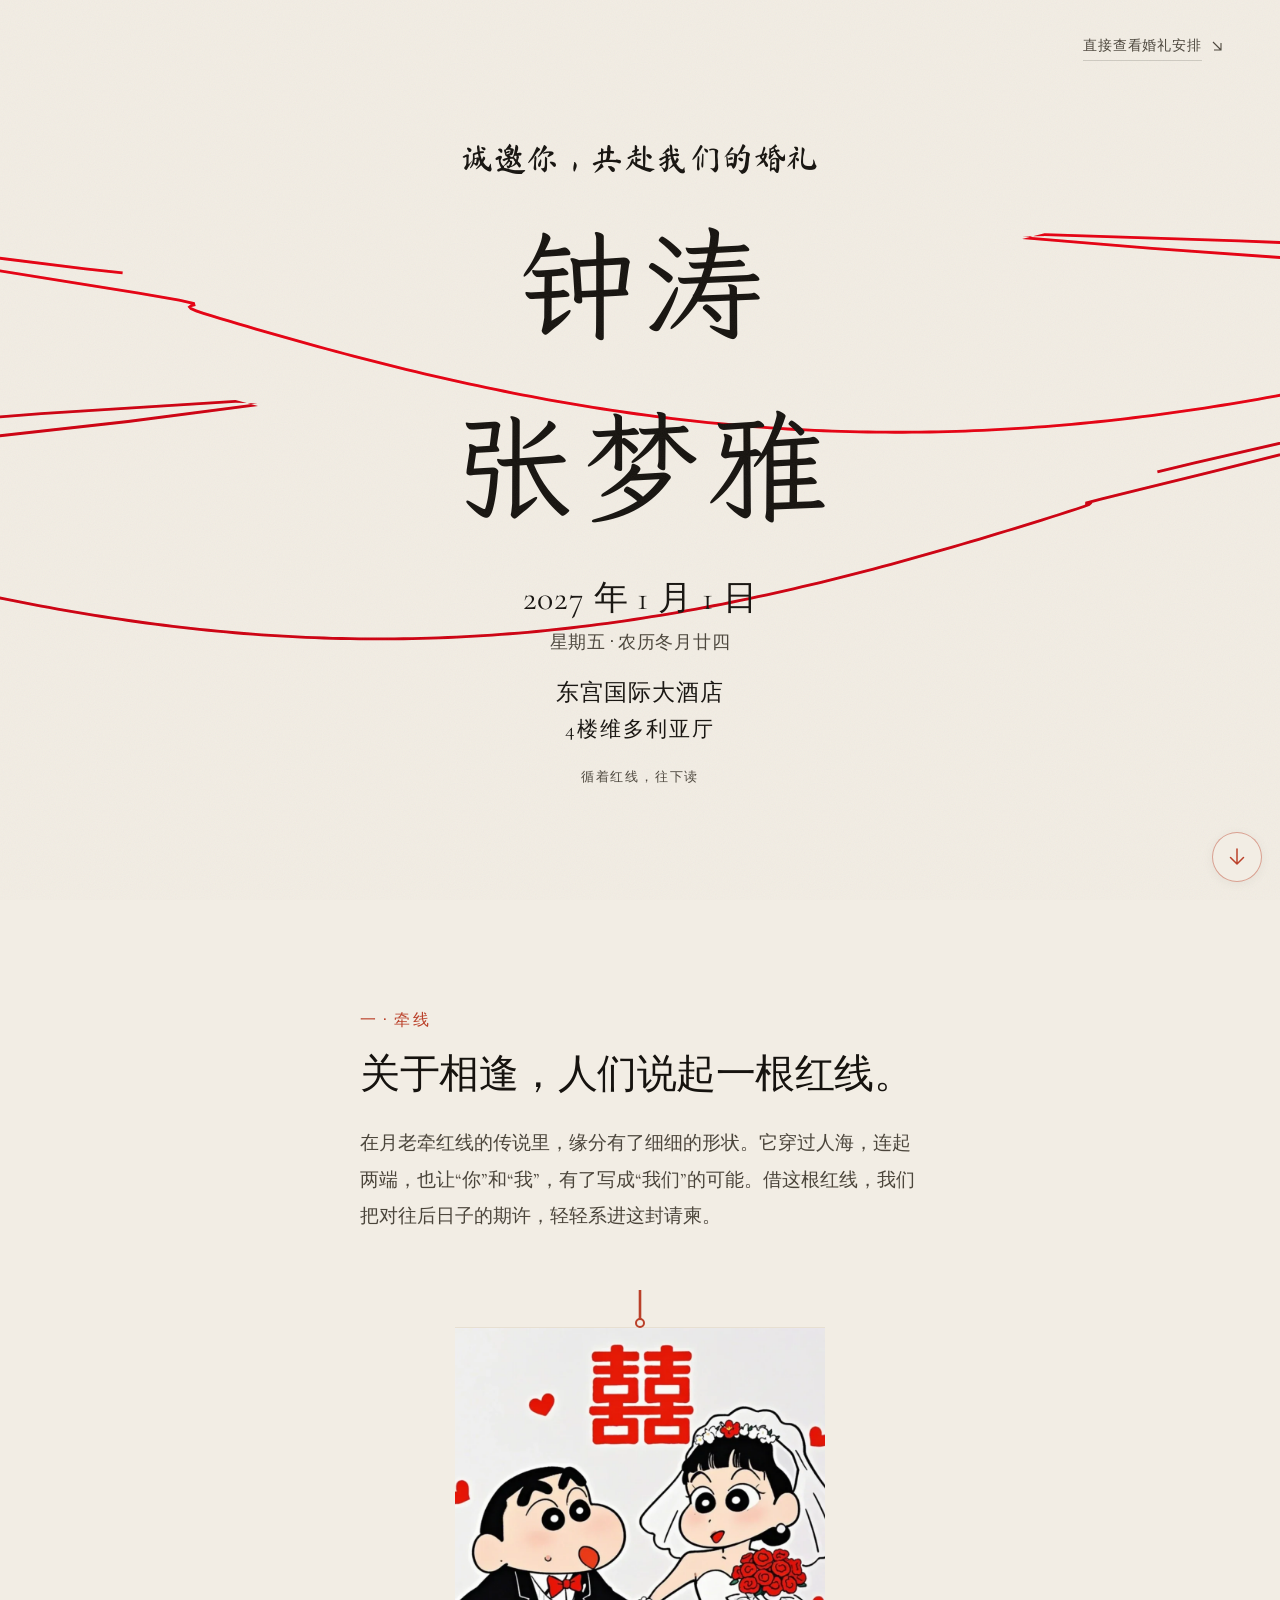
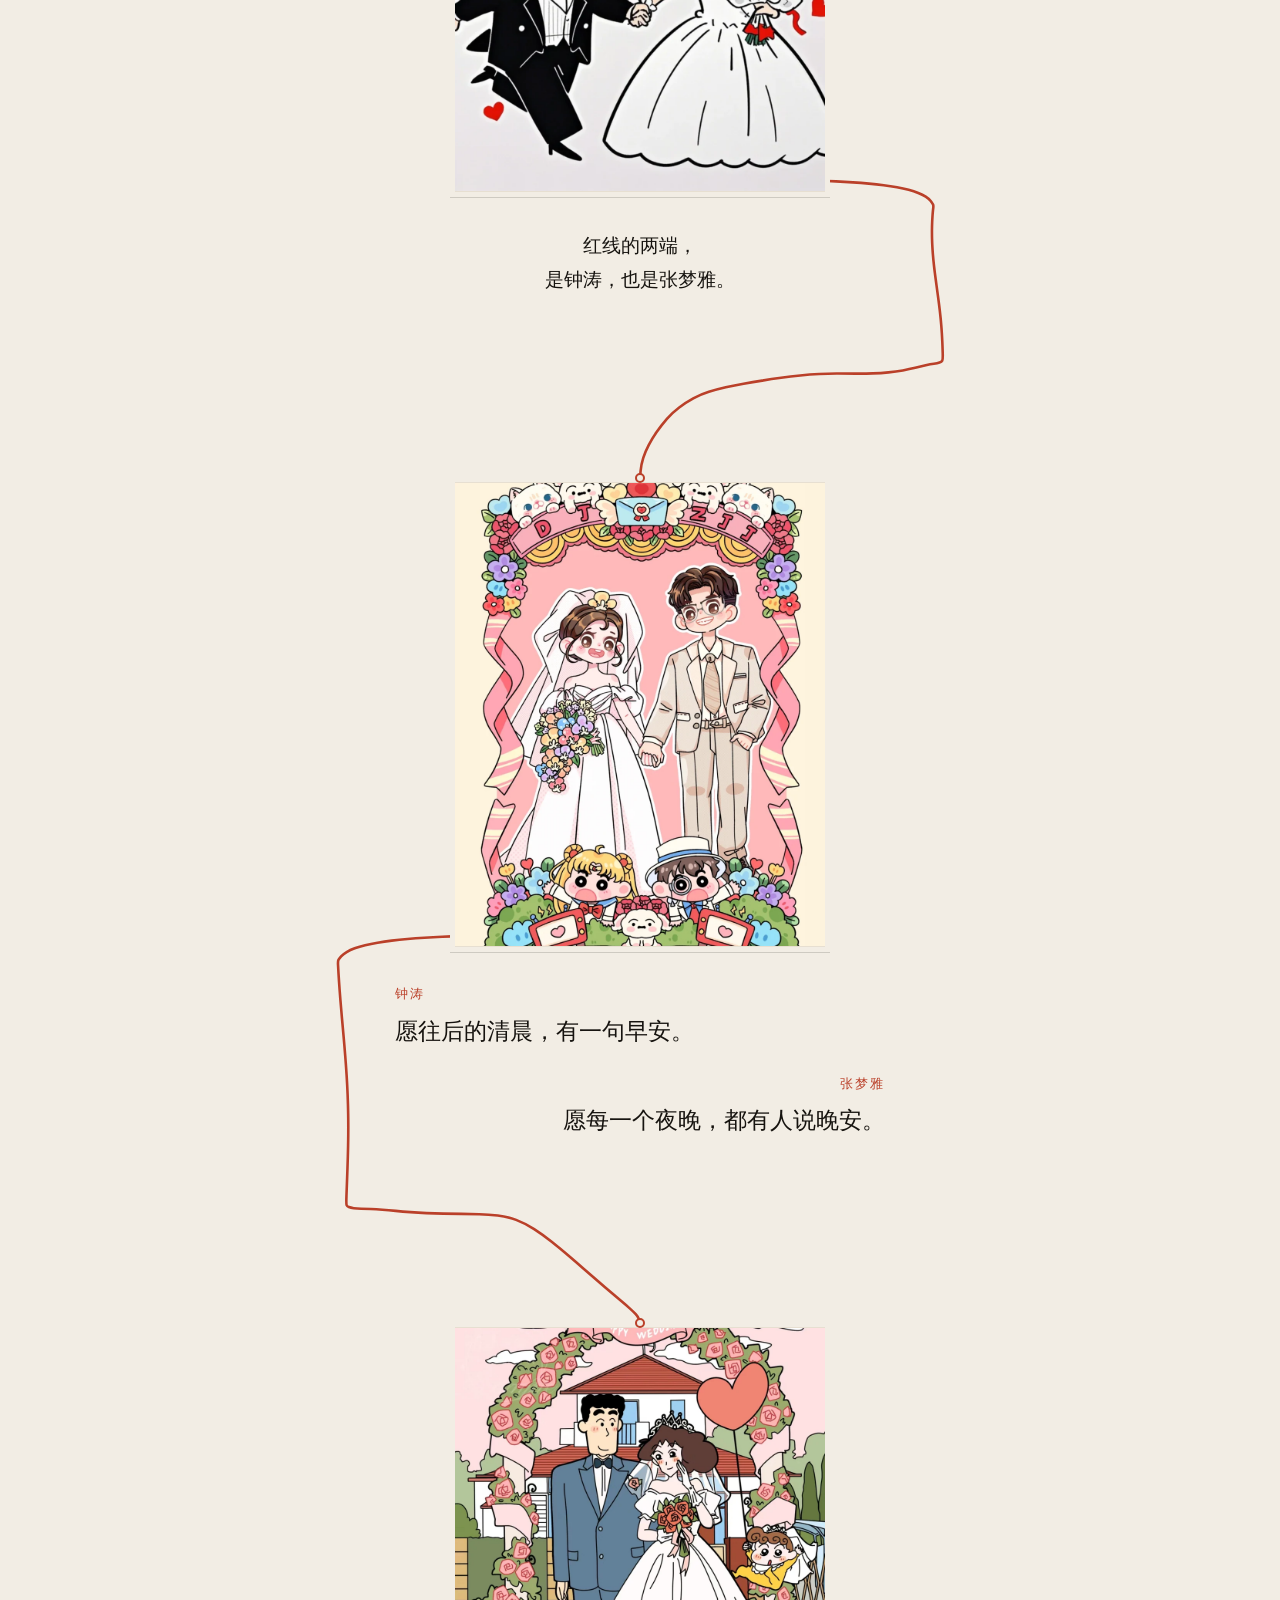
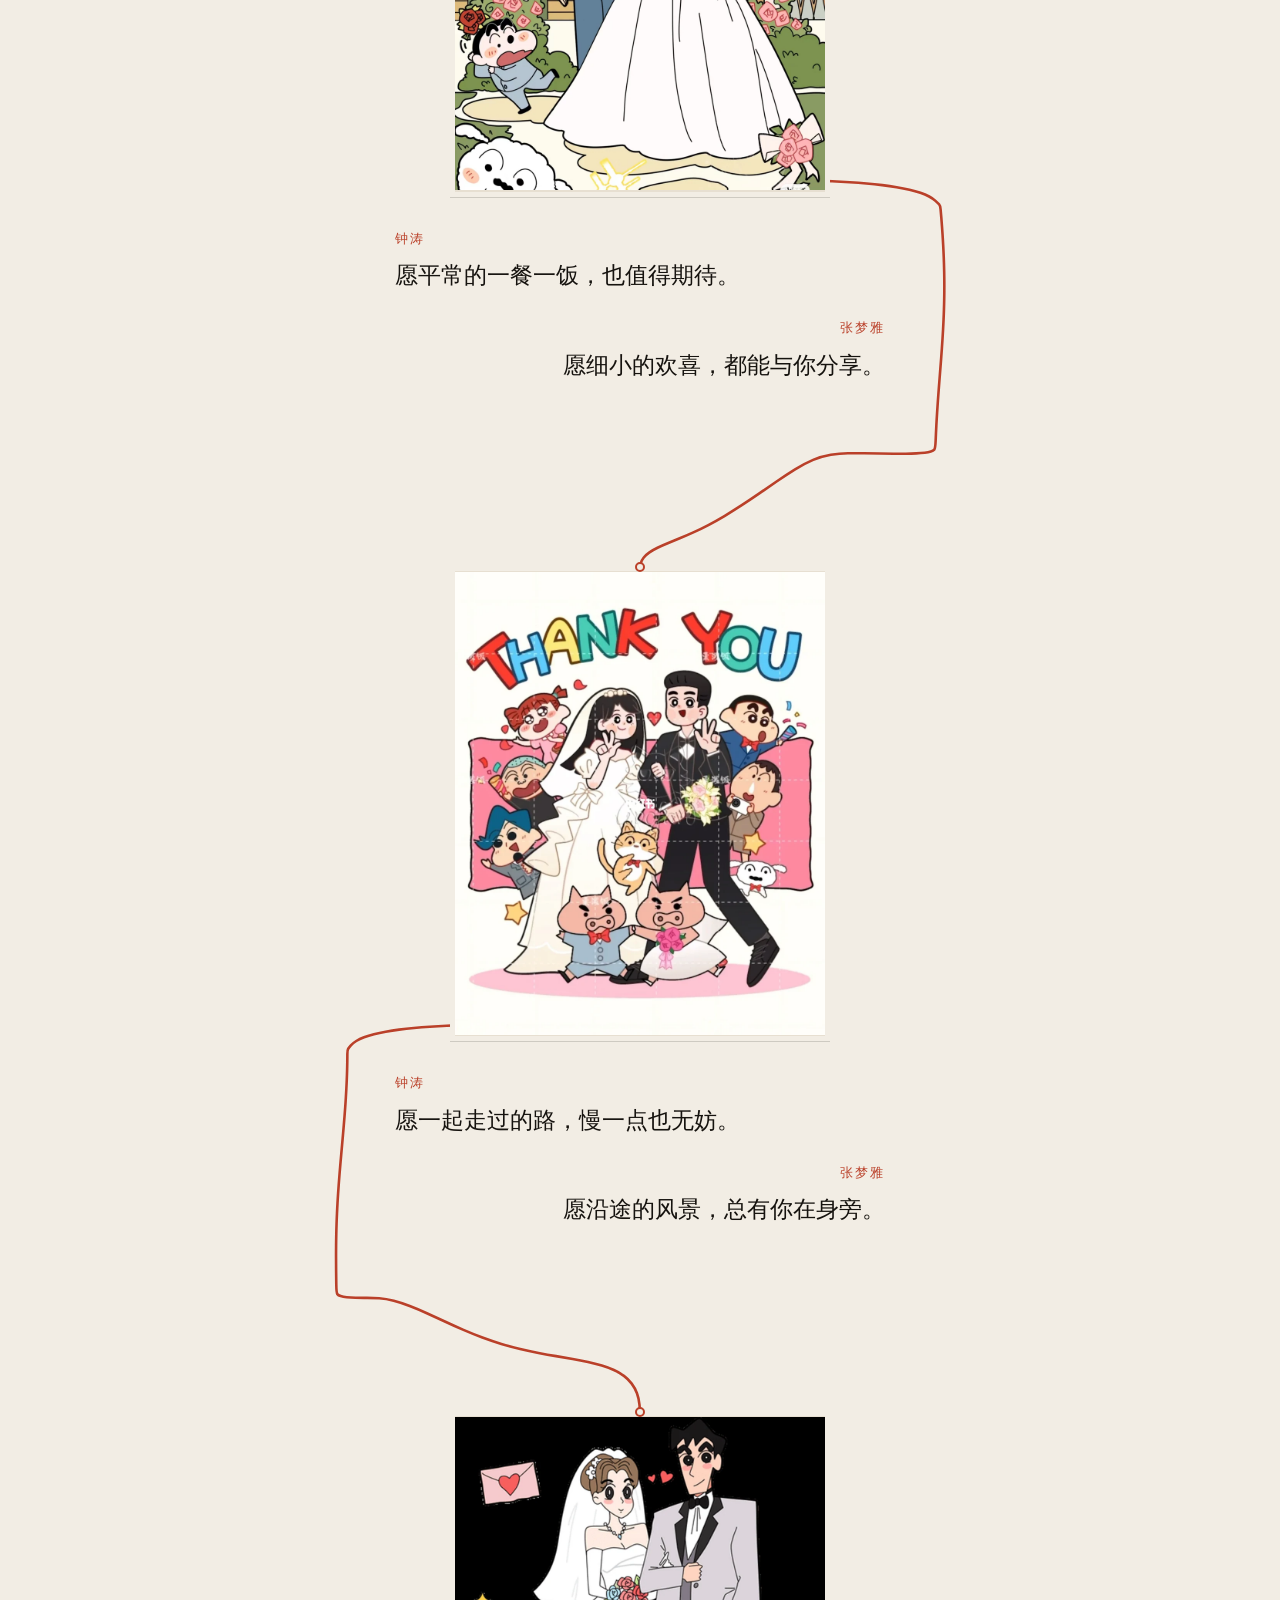
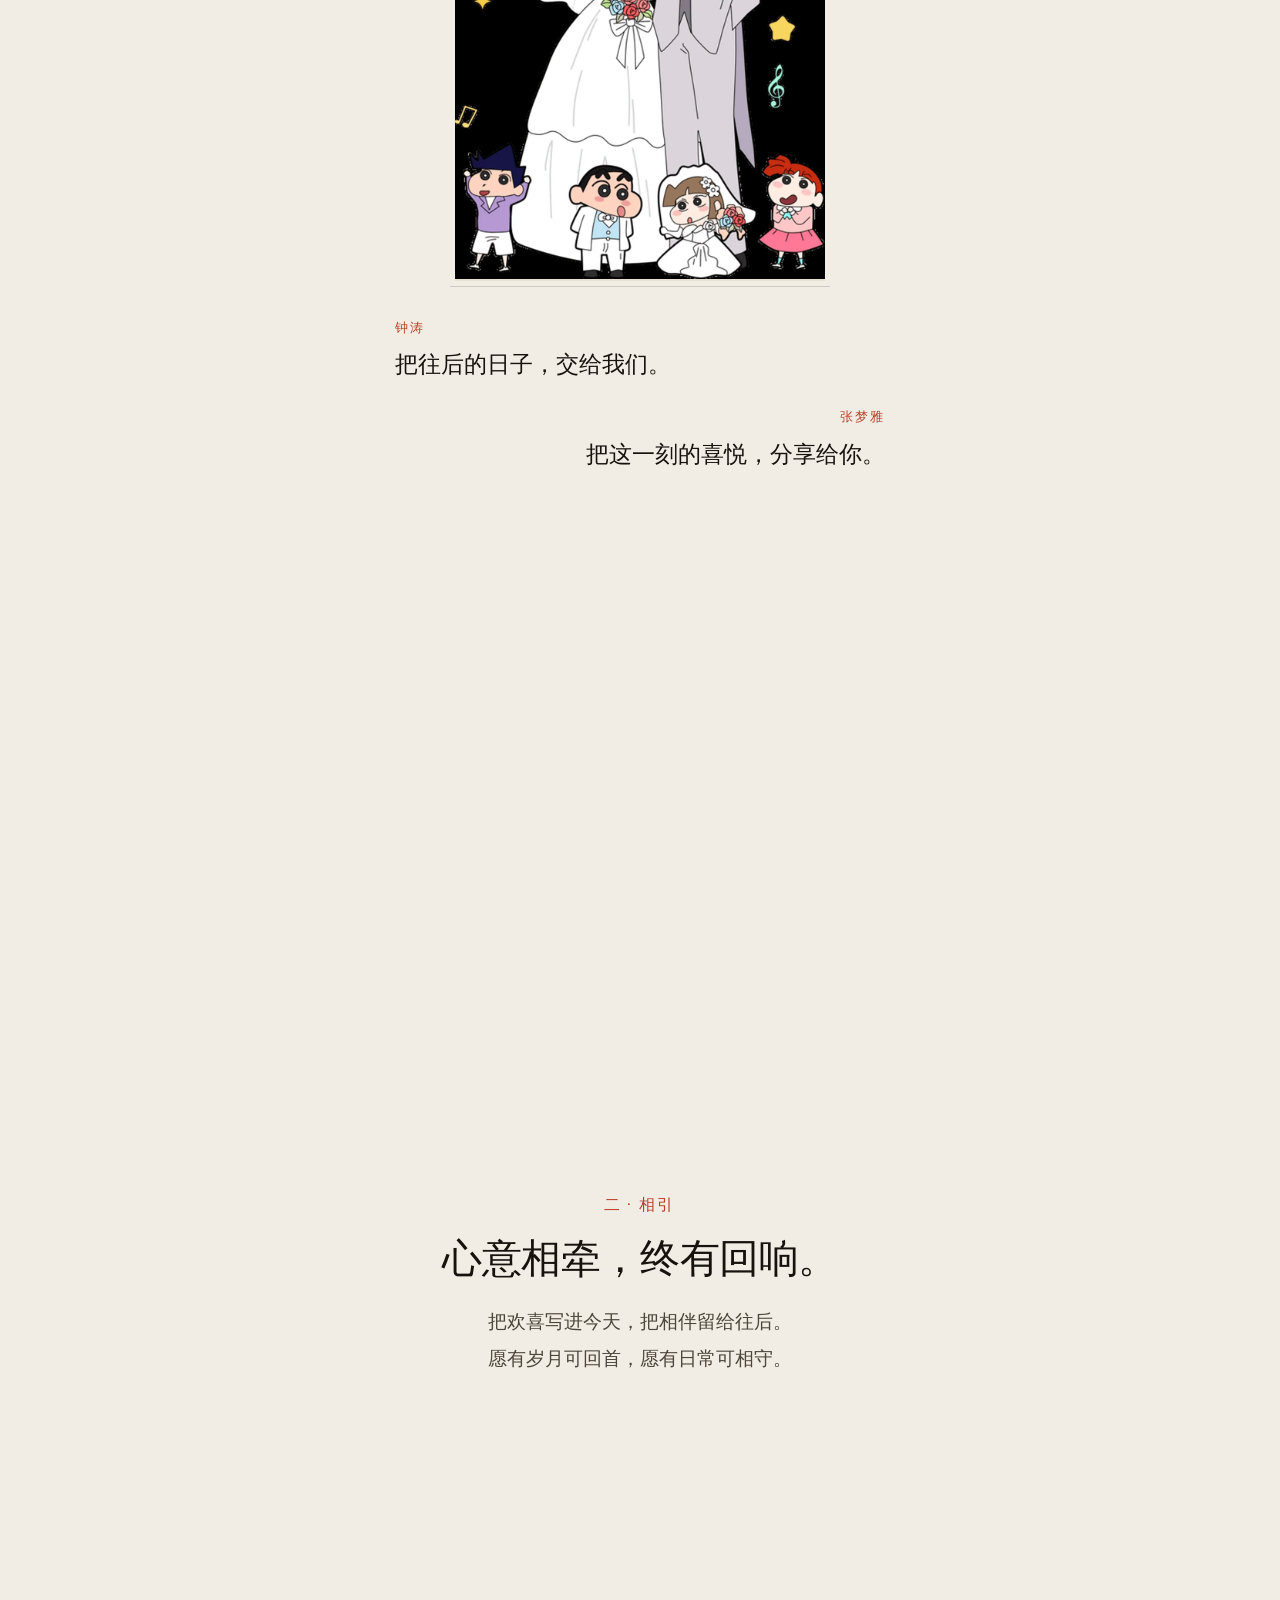
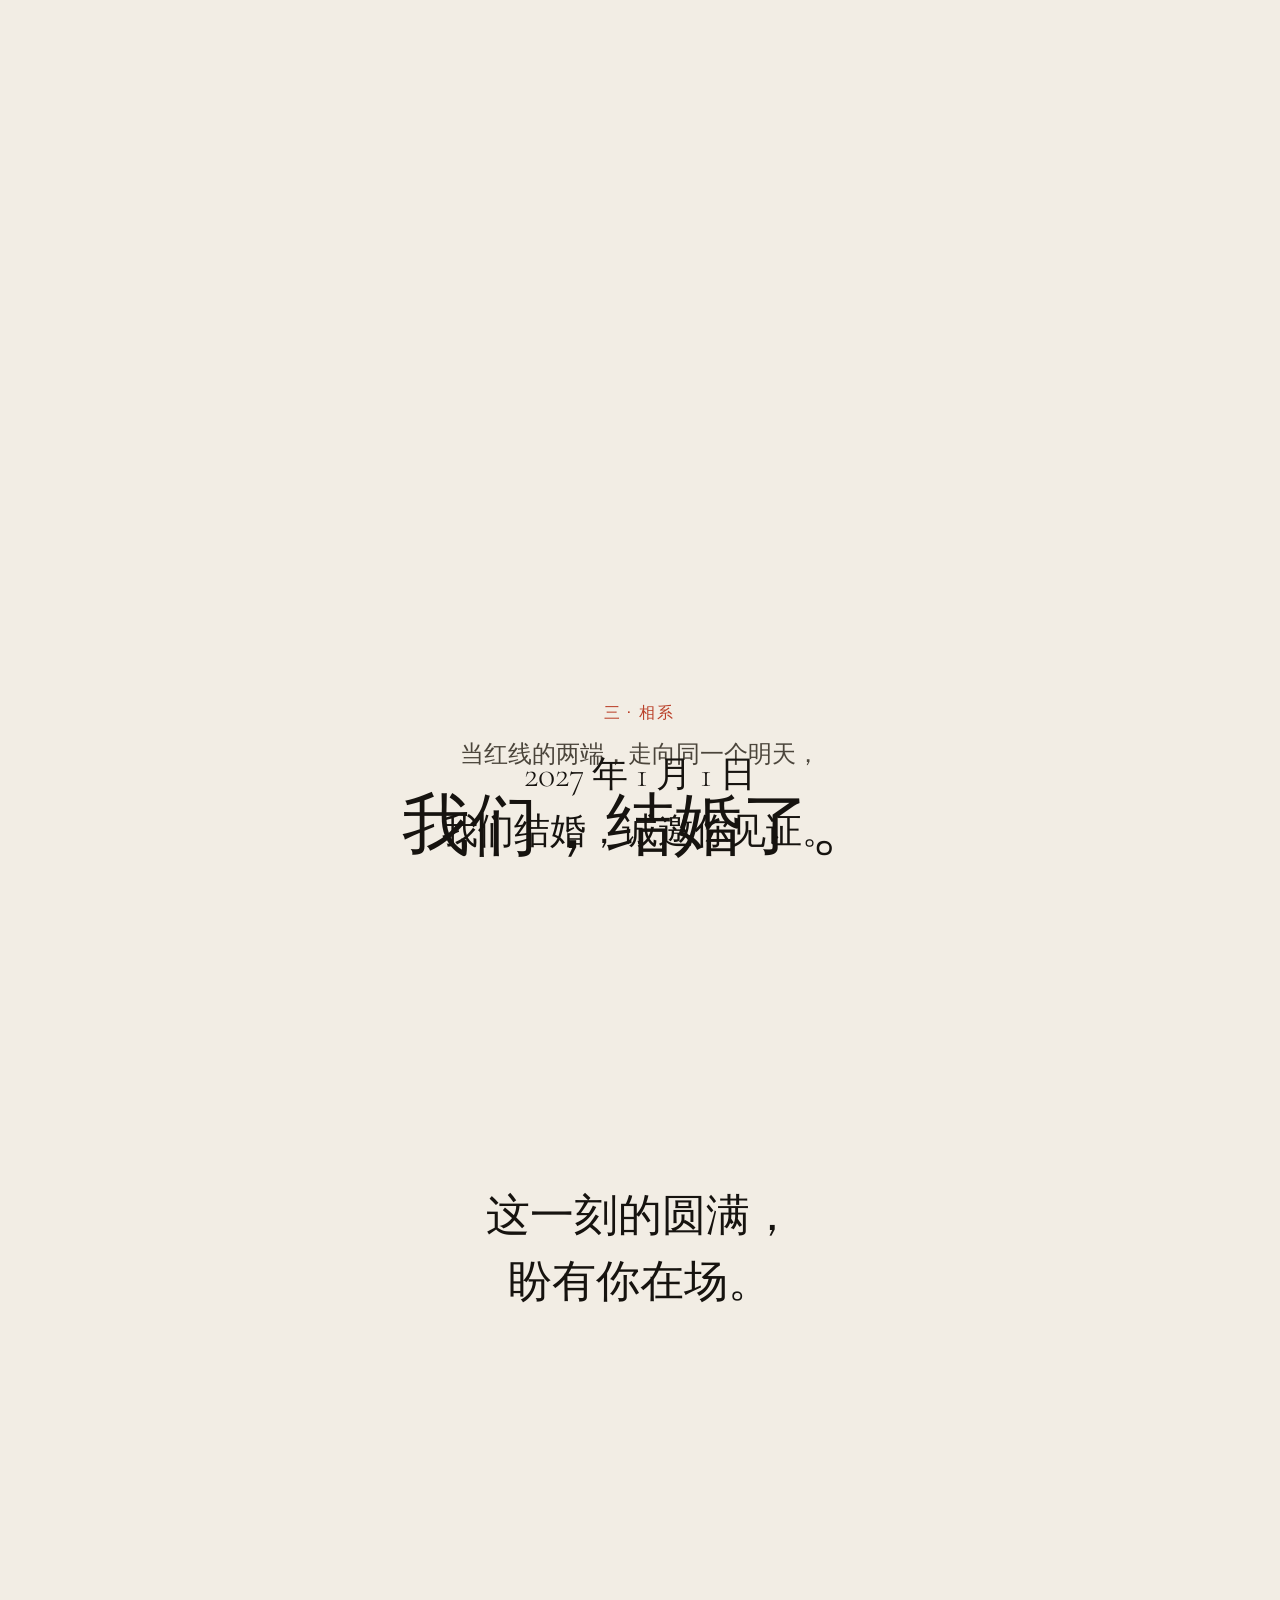
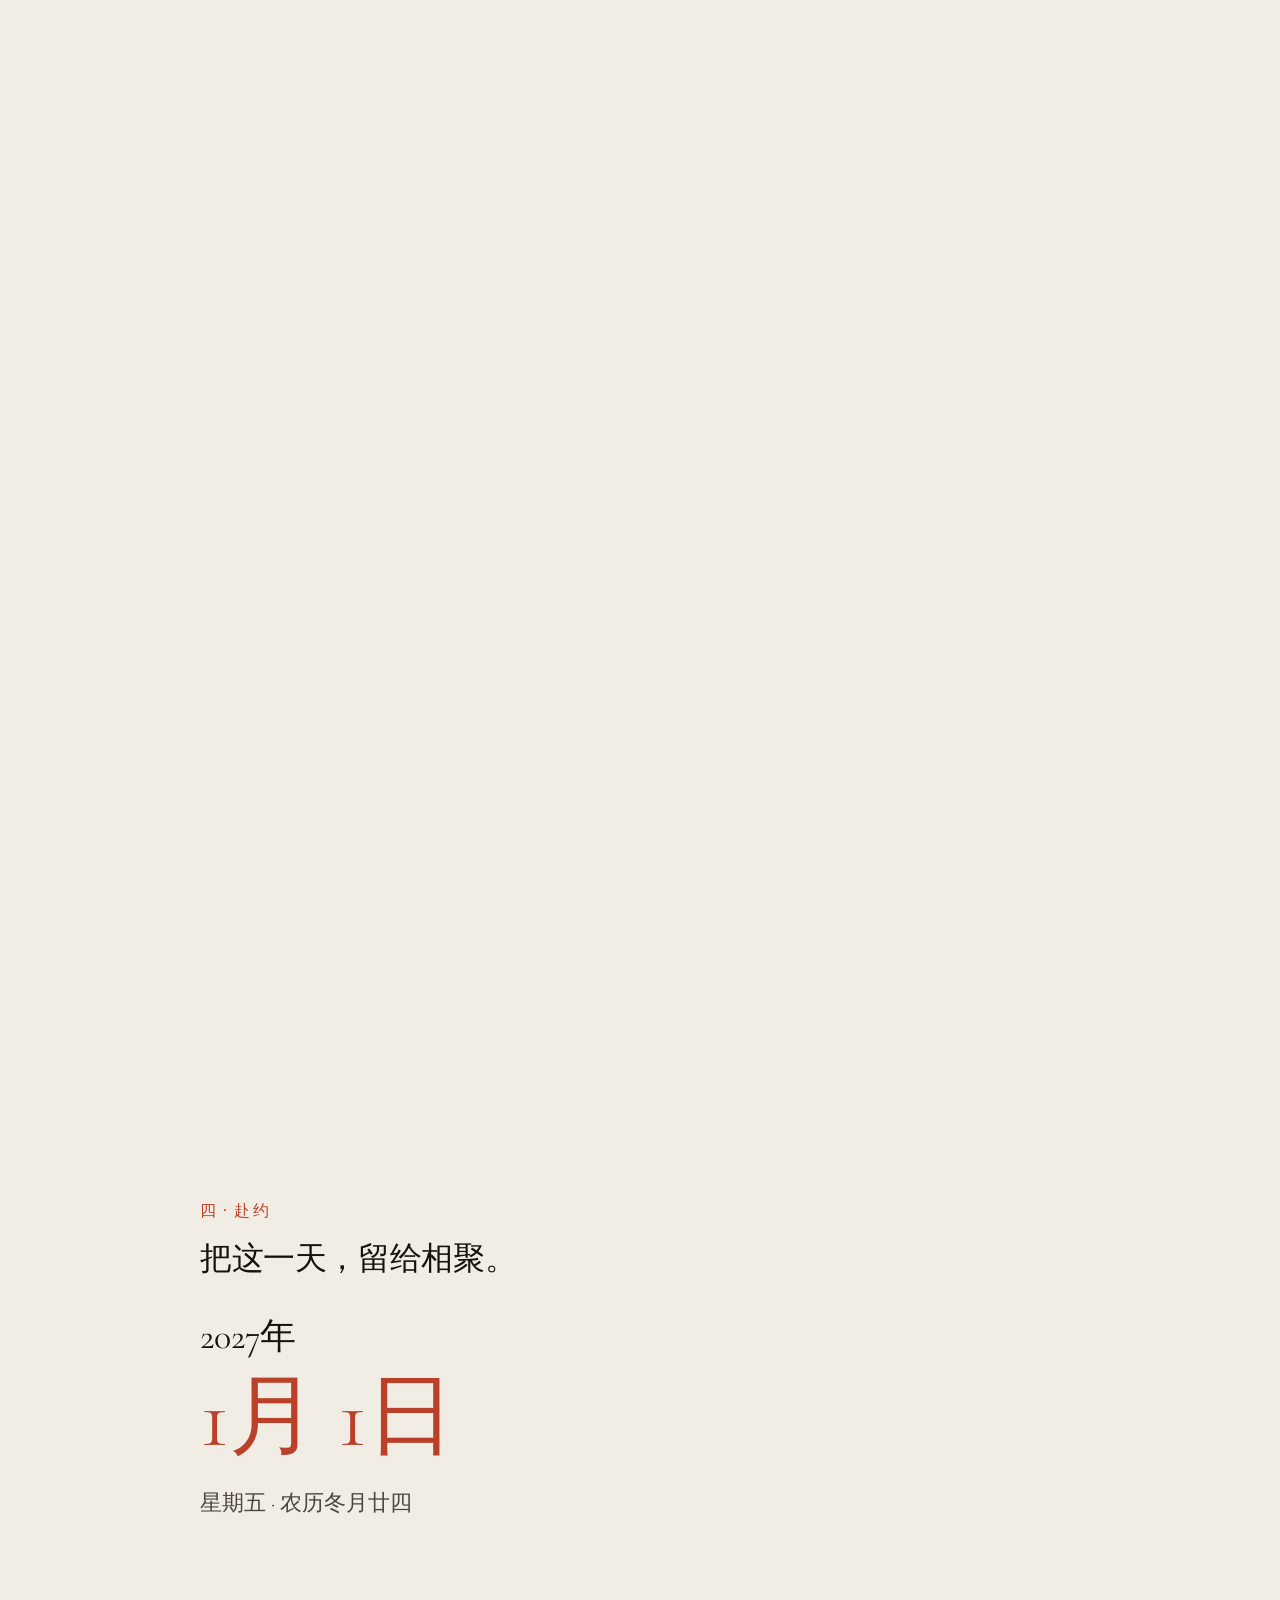
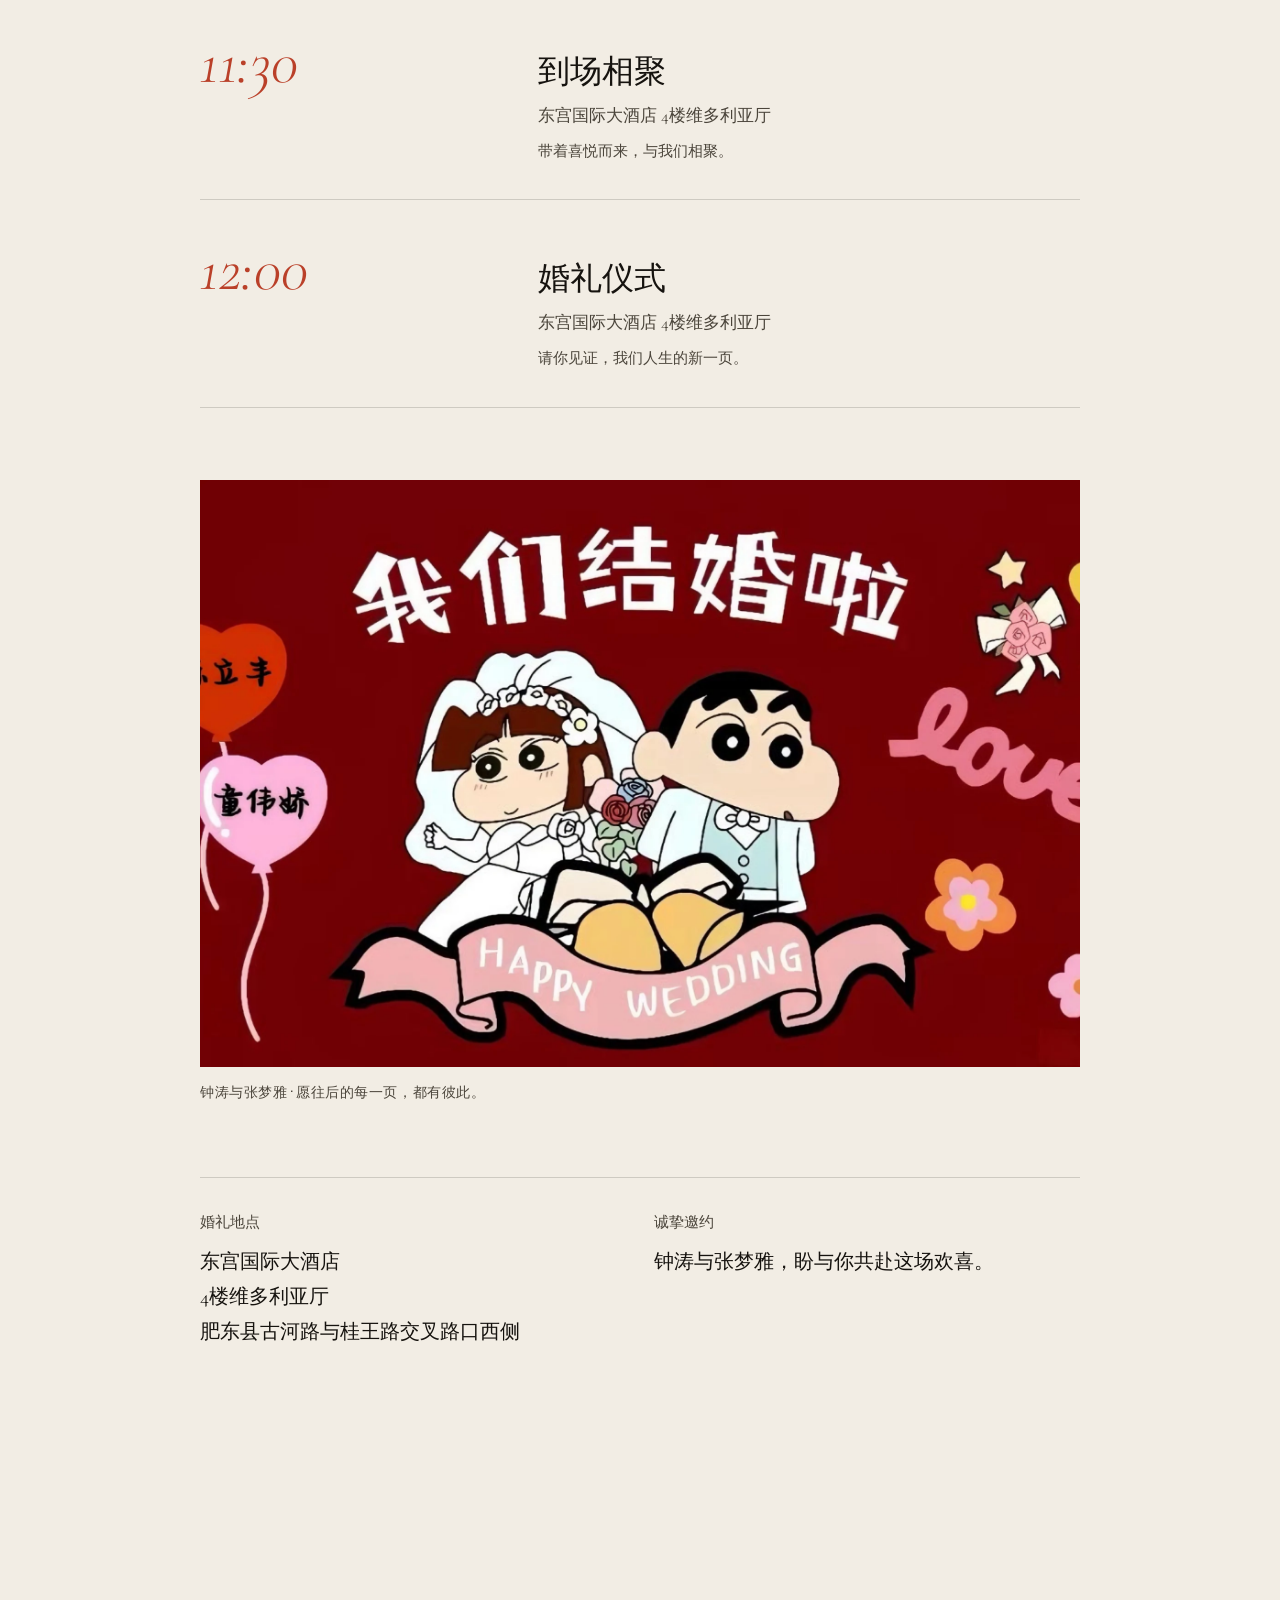
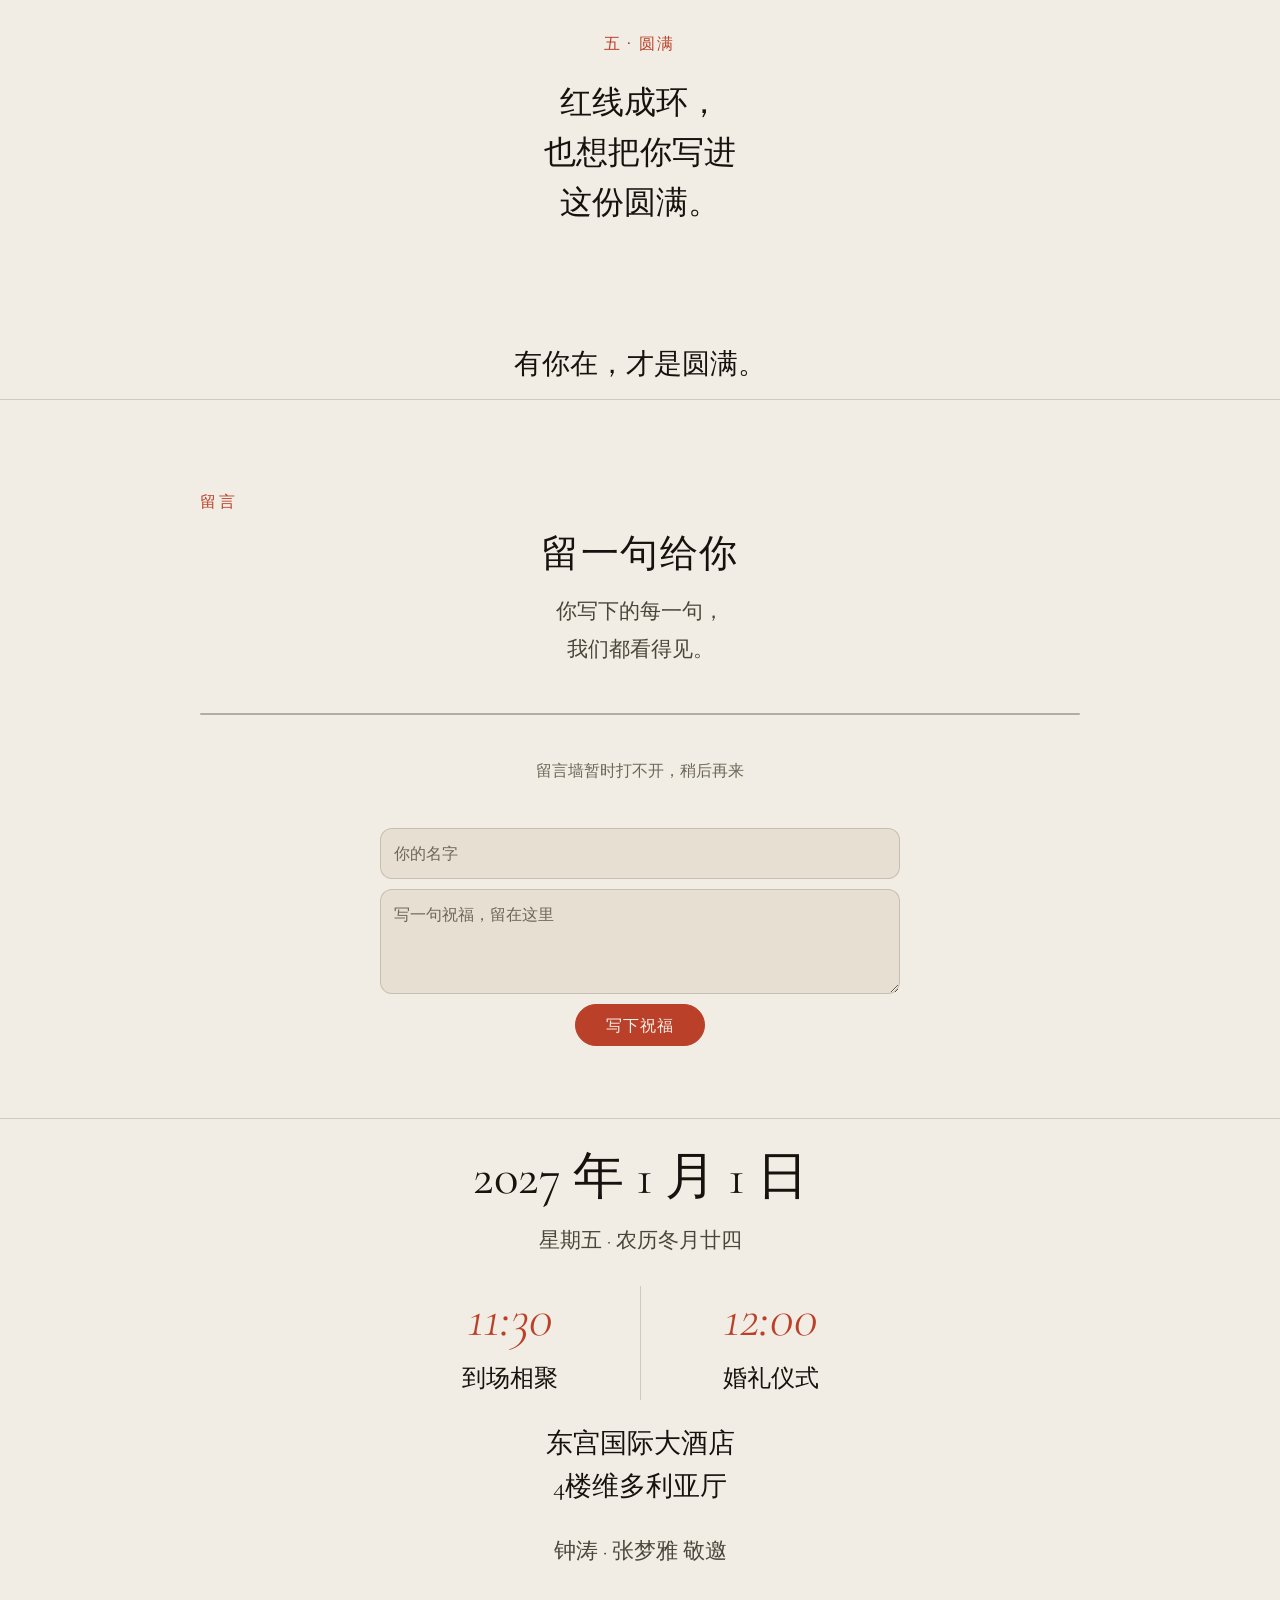
==== commit 8b81afef: "fix(web): 真正替换三处图——气球名字(钟涛/张梦雅)、牵线第4张新图；图片引用加?v=0927b防缓存" ====
--- a/archive-vue/index.html
+++ b/archive-vue/index.html
@@ -12,9 +12,9 @@
     <link rel="preload" href="./fonts/cormorant-var.woff2" as="font" type="font/woff2" crossorigin />
     <link rel="preload" href="./fonts/instrument-var.woff2" as="font" type="font/woff2" crossorigin />
     <title>一线 · 同心｜钟涛与张梦雅的婚礼｜2027年1月1日</title>
-    <script type="module" crossorigin src="./assets/main-D43wTzJE.js"></script>
-    <link rel="modulepreload" crossorigin href="./assets/effects-BBeDdloI.js">
-    <link rel="stylesheet" crossorigin href="./assets/effects-CmTKzqk4.css">
+    <script type="module" crossorigin src="./assets/main-BMhXXNF3.js"></script>
+    <link rel="modulepreload" crossorigin href="./assets/effects-Jcc_GY1H.js">
+    <link rel="stylesheet" crossorigin href="./assets/effects-DSUOSszI.css">
     <link rel="stylesheet" crossorigin href="./assets/main-Cfg9pDoX.css">
   </head>
   <body>
--- a/archive-vue/assets/effects-DSUOSszI.css
+++ b/archive-vue/assets/effects-DSUOSszI.css
@@ -0,0 +1 @@
+@font-face{font-family:Cormorant;src:url(../fonts/cormorant-var.woff2)format("woff2");font-weight:300 700;font-style:normal;font-display:swap}@font-face{font-family:Cormorant;src:url(../fonts/cormorant-var-italic.woff2)format("woff2");font-weight:300 700;font-style:italic;font-display:swap}@font-face{font-family:Instrument Sans;src:url(../fonts/instrument-var.woff2)format("woff2");font-weight:400 700;font-style:normal;font-display:swap}@property --night{syntax:"<number>";inherits:true;initial-value:0}:root{--night:0;--cut:clamp(0, calc((var(--night) - .44) / .12), 1);--mix:calc(var(--cut) * 100%);--paper-day:#f2ede4;--paper-night:#14100c;--deep-day:#e7dfd1;--deep-night:#1f1a14;--ink-day:#16130f;--ink-night:#efe8d9;--ink2-day:#4b453b;--ink2-night:#b6ad9b;--ink3-day:#6d6659;--ink3-night:#968e7d;--thread-day:#ba4029;--thread-night:#f4643f;--paper:color-mix(in oklab, var(--paper-night) var(--mix), var(--paper-day));--paper-deep:color-mix(in oklab, var(--deep-night) var(--mix), var(--deep-day));--ink:color-mix(in oklab, var(--ink-night) var(--mix), var(--ink-day));--ink-2:color-mix(in oklab, var(--ink2-night) var(--mix), var(--ink2-day));--ink-3:color-mix(in oklab, var(--ink3-night) var(--mix), var(--ink3-day));--thread:color-mix(in oklab, var(--thread-night) var(--mix), var(--thread-day));--rule:color-mix(in srgb, var(--ink) 16%, transparent);--serif:"Cormorant", "Songti SC", "STSong", "Noto Serif CJK SC", serif;--sans:"Instrument Sans", "PingFang SC", "Microsoft YaHei", system-ui, sans-serif;--measure:min(880px, 88vw);--cp:0;--tp:0;--lightningcss-light:initial;--lightningcss-dark: ;color-scheme:light;-webkit-text-size-adjust:100%}*,:before,:after{box-sizing:border-box}html{scroll-behavior:auto}body{background:var(--paper);color:var(--ink);font-family:var(--serif);font-synthesis-weight:none;margin:0;font-size:17px;line-height:1.55;transition:background-color .12s linear,color .12s linear;overflow-x:clip}body:after{content:"";z-index:60;pointer-events:none;opacity:calc(.055 * (1 - var(--night)));background-image:url("data:image/svg+xml,%3Csvg xmlns='http://www.w3.org/2000/svg' width='180' height='180'%3E%3Cfilter id='n'%3E%3CfeTurbulence type='fractalNoise' baseFrequency='0.85' numOctaves='3'/%3E%3C/filter%3E%3Crect width='180' height='180' filter='url(%23n)'/%3E%3C/svg%3E");position:fixed;inset:0}body.holding{-webkit-user-select:none;user-select:none;cursor:grabbing}::selection{background:var(--thread);color:var(--paper)}:focus-visible{outline:2px solid var(--thread);outline-offset:4px;border-radius:1px}.moon{z-index:0;pointer-events:none;opacity:clamp(0, calc((var(--night) - .66) * 3), 1);position:fixed;inset:0}.moon__disc{width:min(16.5vmin,130px);height:auto;transform:translate(-50%, -50%) translateY(calc((1 - var(--tp)) * 6vh));position:absolute;top:13%;left:74%}.stage{z-index:1;pointer-events:none;position:fixed;inset:0}.pull-backdrop{z-index:1;pointer-events:none;opacity:0;position:fixed;top:0;left:0;overflow:hidden}.pull-backdrop img{filter:blur(clamp(2px,.35vw,3px));max-width:none;position:absolute}.page{z-index:2;position:relative}.page,.colophon{opacity:calc(1 - 4 * var(--cut) * (1 - var(--cut)))}.skip{z-index:80;background:var(--ink);color:var(--paper);font:500 12px/1 var(--sans);letter-spacing:.1em;text-transform:uppercase;padding:10px 16px;text-decoration:none;position:fixed;top:12px;left:12px;transform:translateY(-160%)}.skip:focus{transform:none}.chapter{padding-inline:max(20px, env(safe-area-inset-left));flex-direction:column;align-items:center;display:flex;position:relative}.hold{grid-template-columns:minmax(0,1fr);align-content:center;place-items:center;width:100%;min-height:100svh;display:grid;position:sticky;top:0}.meta{font:500 11px/1.4 var(--sans);letter-spacing:.22em;text-transform:uppercase;color:var(--ink-3);margin:0}.index{font:400 16px/1.4 var(--sans);letter-spacing:.16em;color:var(--thread);margin:0 0 .9rem}.lead{letter-spacing:-.012em;text-wrap:balance;margin:0;font-size:clamp(1.5rem,3.4vw,2.5rem);font-weight:300;line-height:1.45}.body{color:var(--ink-2);max-width:34em;font-size:clamp(1.02rem,1.5vw,1.2rem);line-height:1.9}.visually-hidden{clip-path:inset(50%);white-space:nowrap;width:1px;height:1px;margin:-1px;padding:0;position:absolute;overflow:hidden}.overture{justify-content:center;min-height:100svh;padding-block:clamp(32px,7svh,72px)}.overture__inner{text-align:center;justify-items:center;gap:clamp(24px,5svh,48px);width:min(880px,88vw);display:grid}.overture .meta{font:500 clamp(21px, 3vw, 28px)/1.6 var(--serif);letter-spacing:.07em;color:var(--ink)}.names{gap:clamp(32px,6svh,64px);width:100%;margin:0;display:grid}.names__row{justify-content:center;display:flex}.name{letter-spacing:.12em;text-indent:.12em;white-space:nowrap;font-size:clamp(50px,11.5vw,112px);font-weight:300;line-height:1.2}.overture__meta{justify-items:center;gap:1rem;display:grid}.overture__date{font:500 clamp(20px, 2.4vw, 25px)/1.6 var(--sans);color:var(--ink);gap:.5em;margin:0;display:grid}.overture__venue{font-family:var(--serif);font-size:clamp(20px,2.2vw,24px);line-height:1.6}.hint{font:400 15px/1.6 var(--sans);letter-spacing:.1em;color:var(--ink-2);margin:0}.jump{font:500 15px/1.6 var(--sans);letter-spacing:.08em;color:var(--ink-2);border-bottom:1px solid var(--rule);padding:5px 0;text-decoration:none}.jump:hover{color:var(--thread);border-color:var(--thread)}.thread{gap:36px;padding-block:clamp(60px,12svh,120px) 12svh}.thread__head{width:min(560px,86vw)}.legend{margin-top:1.4rem}.thread__story{width:min(620px,100%);padding-top:32px;position:relative}.thread__cord{pointer-events:none;width:100%;height:100%;color:var(--thread);position:absolute;inset:0}.thread__moment{justify-items:center;gap:32px;padding-bottom:clamp(144px,20svh,192px);display:grid;position:relative}.thread__moment:last-child{padding-bottom:0}.thread__photo{aspect-ratio:4/5;border:5px solid var(--paper);background:var(--paper-deep);width:min(78vw,380px);box-shadow:0 1px 0 var(--rule);margin:0;position:relative}.thread__photo img{object-fit:contain;width:100%;height:100%;display:block}.thread__pin{z-index:1;border:2px solid var(--thread);background:var(--paper);border-radius:50%;width:10px;height:10px;position:absolute;top:-9px;left:calc(50% - 5px)}.thread__aside{text-align:center;white-space:pre-line;width:80%;margin:0;font-size:19px;line-height:1.8}.pair{gap:22px;width:min(490px,80%);display:grid}.voice{margin:0;font-size:clamp(19px,2.7vw,23px);font-weight:300;line-height:1.75}.voice--a{text-align:left}.voice--b{text-align:right}.voice__who{font:500 13px/1.5 var(--sans);letter-spacing:.16em;color:var(--thread);margin-bottom:.5rem;display:block}.pull{min-height:175svh}.pull__inner{text-align:center;justify-items:center;gap:clamp(28px,4svh,48px);width:min(720px,88vw);padding-block:4svh;display:grid}.pull__photo{touch-action:pan-y pinch-zoom;-webkit-user-select:none;user-select:none;width:100%;height:clamp(240px,52svh,480px);position:relative}.pull__handle{touch-action:pan-y;cursor:grab;position:absolute;inset:0}.pull__note{font:400 clamp(14px, 1.3vw, 18px)/1.6 var(--serif);letter-spacing:.06em;color:var(--thread);white-space:nowrap;pointer-events:none;opacity:0;will-change:transform, opacity;margin:0;position:fixed;top:0;left:0}.pull__copy{width:100%;max-width:620px}.pull__copy .body{white-space:pre-line;margin:1rem auto 0}.caption{font:400 14px/1.7 var(--sans);letter-spacing:.04em;color:var(--ink-2)}.tie{min-height:235svh}.tie__inner{text-align:center;grid-template-columns:minmax(0,1fr);justify-items:center;gap:12px;width:min(760px,92vw);padding-block:clamp(20px,4svh,40px);display:grid}.tie__inner>.index{margin-bottom:0}.tie__stack{align-items:center;width:100%;min-height:112px;display:grid}.tie__stack>*{grid-area:1/1}.tie__first{opacity:clamp(0, calc(3.34 - var(--tp) * 8.34), 1);justify-items:center;gap:10px;display:grid}.tie__before{color:var(--ink-2);margin:0;font-size:clamp(17px,2.6vw,24px)}.tie__headline{text-wrap:balance;transform:scale(calc(1 + var(--tp) * .04));margin:0;font-size:clamp(34px,9vw,68px);font-weight:300;line-height:1.3}.tie__merged{white-space:pre-line;opacity:clamp(0, calc(var(--tp) * 7.15 - 3), 1);margin:0;font-size:clamp(24px,4.5vw,36px);font-weight:300;line-height:1.6}.tie__knot{width:min(96vw,1000px);height:clamp(200px,32svh,300px)}.tie__after{font:400 clamp(36px, 5vw, 44px)/1.5 var(--serif);white-space:pre-line;color:var(--ink);opacity:clamp(0, calc(var(--tp) * 7.15 - 3.9), 1);margin:0}.day{gap:clamp(40px,8svh,72px);padding-block:14svh 16svh}.day__head{width:var(--measure)}.day__head .lead{font-size:clamp(24px,3.5vw,32px)}.day__date{gap:18px;margin:32px 0 0;display:grid}.day__date time{gap:6px;display:grid}.day__year{font-size:clamp(26px,4vw,36px);line-height:1.3}.day__monthday{color:var(--thread);font-size:clamp(54px,13vw,88px);line-height:1.15}.day__calendar{color:var(--ink-2);font-size:clamp(18px,2.5vw,22px)}.schedule{width:var(--measure);margin:0;padding:0;list-style:none;display:grid}.row{border-top:1px solid var(--rule);grid-template-columns:minmax(100px,.55fr) 1fr;align-items:baseline;column-gap:clamp(16px,4vw,40px);padding:clamp(26px,4svh,42px) 0;display:grid}.row:last-child{border-bottom:1px solid var(--rule)}.row[data-active="1"]{border-top-color:#0000}.row__time{font-variant-numeric:lining-nums;letter-spacing:.01em;color:var(--thread);white-space:nowrap;font:italic 500 clamp(38px,7vw,62px)/1.1 Cormorant,Georgia,serif}.row__name{font-size:clamp(23px,3.8vw,32px);font-weight:300;line-height:1.45;display:block}.row__where{color:var(--ink-2);margin-top:.4em;font-size:17px;display:block}.row__note{font:400 15px/1.7 var(--sans);color:var(--ink-2);margin-top:.6em;display:block}.plate{width:var(--measure);gap:.9rem;margin:0;display:grid}.plate__frame{background:var(--paper-deep);aspect-ratio:1920/1281;position:relative;overflow:hidden}.plate__frame img{object-fit:cover;width:100%;height:100%;display:block}.facts{width:var(--measure);border-top:1px solid var(--rule);grid-template-columns:repeat(auto-fit,minmax(230px,1fr));gap:28px;margin:0;padding-top:2rem;display:grid}.fact dt{font:500 15px/1.6 var(--sans);color:var(--ink-2);margin-bottom:.7rem}.fact dd{margin:0;font-size:20px;line-height:1.75}.ring{padding-block:clamp(80px,14svh,140px) 12px}.ring__inner{text-align:center;justify-items:center;width:100%;display:grid}.ring__message{width:min(58vw,260px);padding-block:12px}.ring__message .index{margin-bottom:24px}.ring__lead{white-space:pre-line;margin:0;font-size:clamp(24px,4vw,32px);font-weight:300;line-height:1.55}.ring__closing{margin:clamp(72px,12svh,104px) 0 0;font-size:clamp(20px,3vw,28px)}.colophon{z-index:2;padding:20px 20px max(88px, calc(64px + env(safe-area-inset-bottom)));text-align:center;border-top:1px solid var(--rule);position:relative}.colophon p{margin:0;font-size:19px;line-height:1.8}.colophon .colophon__date{font:400 clamp(28px, 6.5vw, 38px)/1.5 var(--serif)}.colophon .colophon__calendar{color:var(--ink-2);margin-top:6px;font-size:16px}.colophon__schedule{grid-template-columns:repeat(2,minmax(0,1fr));width:min(360px,100%);margin:26px auto 22px;display:grid}.colophon__schedule p+p{border-left:1px solid var(--rule)}.colophon__schedule time{color:var(--thread);font:italic 500 38px/1.2 Cormorant,Georgia,serif;display:block}.colophon__schedule span{margin-top:6px;font-size:18px;display:block}.colophon .colophon__venue{font-size:20px;line-height:1.6}.colophon .colophon__signature{color:var(--ink-2);margin-top:24px;font-size:17px}@media (width>=800px){.colophon .colophon__date{font-size:clamp(42px,4vw,56px)}.colophon .colophon__calendar{font-size:21px}.colophon__schedule{width:min(520px,100%)}.colophon__schedule time{font-size:54px}.colophon__schedule span{font-size:24px}.colophon .colophon__venue{font-size:27px}.colophon .colophon__signature{font-size:22px}}@media (width<=640px) and (orientation:portrait){.pull__photo{aspect-ratio:4/5;height:auto}}@media (pointer:coarse){.pull__handle{height:var(--pull-touch-height,calc(10svh + 12px));top:30%;bottom:auto;transform:translateY(-50%)}}@media (width<=799px),(pointer:coarse){.colophon{padding-bottom:max(58.667px, calc(38px + env(safe-area-inset-bottom)))}}@media (height<=680px){.overture{padding-block:24px}.overture__inner{gap:20px}.names{gap:28px}.name{font-size:clamp(46px,9vw,70px)}.overture__meta{gap:10px}.overture__date,.overture__venue{font-size:18px}.pull__inner{gap:20px;padding-block:20px}.pull__copy .body{font-size:17px;line-height:1.7}.tie__inner{gap:8px;padding-block:16px}.tie__stack{min-height:100px}}@media (orientation:landscape) and (height<=500px){.hold{position:relative}.pull,.tie{min-height:0}.pull__photo{width:min(100%,97.5svh);height:65svh}}@media (prefers-reduced-motion:reduce){html{scroll-behavior:auto}*,:before,:after{transition-duration:.001ms!important;animation-duration:.001ms!important;animation-iteration-count:1!important}.tie__first{display:none}.tie__merged,.tie__after{opacity:1}}.guestbook{z-index:2;border-top:1px solid var(--rule);background:var(--paper);padding:clamp(64px,10svh,110px) 20px clamp(48px,8svh,80px);position:relative}.guestbook__inner{width:var(--measure);margin:0 auto}.guestbook__title{font:300 clamp(26px, 5vw, 38px)/1.5 var(--serif);text-align:center;letter-spacing:.04em;margin:0}.guestbook__lead{text-align:center;white-space:pre-line;color:var(--ink-2);margin:10px 0 0;font-size:18px;line-height:1.8}.guestbook__list{background:var(--rule);border:1px solid var(--rule);border-radius:14px;gap:1px;margin:clamp(28px,5svh,44px) 0 0;padding:0;list-style:none;display:grid;overflow:hidden}.guestbook__item{background:var(--paper);padding:14px 16px}.guestbook__item-text{white-space:pre-wrap;overflow-wrap:anywhere;margin:0;font-size:17px;line-height:1.75}.guestbook__item-meta{color:var(--ink-3);align-items:baseline;gap:10px;margin:8px 0 0;font-size:13px;display:flex}.guestbook__pin{letter-spacing:.08em;color:var(--thread);border:1px solid var(--thread);border-radius:999px;padding:0 6px;font-size:11px}.guestbook__time{margin-left:auto}.guestbook__note{text-align:center;color:var(--ink-3);margin:clamp(28px,5svh,44px) 0 0;font-size:16px}.guestbook__form{margin:clamp(28px,5svh,44px) 0 0;gap:10px;max-width:520px;margin-inline:auto;display:grid}.guestbook__input,.guestbook__textarea{width:100%;font:400 16px/1.7 var(--sans);color:var(--ink);background:var(--paper-deep);border:1px solid var(--rule);appearance:none;border-radius:12px;padding:11px 13px;transition:border-color .16s}.guestbook__textarea{resize:vertical;min-height:92px}.guestbook__input::placeholder,.guestbook__textarea::placeholder{color:var(--ink-3)}.guestbook__input:focus,.guestbook__textarea:focus{border-color:var(--thread);outline:none}.guestbook__submit{font:500 16px/1 var(--sans);letter-spacing:.06em;color:#f7f2e9;background:var(--thread);border:1px solid var(--thread);cursor:pointer;border-radius:999px;justify-self:center;padding:12px 30px;transition:opacity .16s}.guestbook__submit:disabled{opacity:.55;cursor:default}.guestbook__status{text-align:center;color:var(--ink-3);margin:0;font-size:14px}@media (width>=800px){.guestbook__item-text{font-size:19px}.guestbook__lead{font-size:21px}}.bd{z-index:90;transition:opacity .7s;position:fixed;inset:0;overflow:hidden}.bd.is-out{opacity:0}.bd__veil{background:radial-gradient(120% 90% at 50% 45%,#3a26228c,#1a1412c7);animation:.52s both bd-veil-in;position:absolute;inset:0}.bd__veil--deep{background:radial-gradient(120% 90% at 50% 45%,#281816bd,#0e0b0aeb)}@keyframes bd-veil-in{0%{opacity:0}to{opacity:1}}.bd__hint{text-align:center;letter-spacing:.18em;color:#fff0e699;margin:0;font-size:13px;animation:.7s .6s both bd-veil-in;position:absolute;bottom:6vh;left:0;right:0}.bd__notes{pointer-events:none;position:absolute;inset:0}.bd__note{width:var(--nw);height:calc(var(--nw) * .62);margin:calc(var(--nw) * -.31) 0 0 calc(var(--nw) * -.5);will-change:transform, opacity;font-family:var(--serif);font-size:calc(var(--nw) * .3);letter-spacing:.05em;color:#3a3229b8;border-radius:2px;justify-content:center;align-items:center;line-height:1;animation:1s cubic-bezier(.2,.85,.3,1) both bd-note-in;display:flex;position:absolute;overflow:hidden;box-shadow:0 1px 4px #0000003d}@keyframes bd-note-in{0%{opacity:0;transform:translate(var(--fx), var(--fy)) rotate(var(--r0)) scale(.7)}60%{opacity:1}to{opacity:1;transform:translate(0, 0) rotate(var(--r1)) scale(1)}}.bd.is-out .bd__note{animation:1.3s both bd-note-out}@keyframes bd-note-out{to{opacity:0;transform:translate(0, -110px) rotate(calc(var(--r1) + 26deg)) scale(.92)}}.bd__card{text-align:center;background:#fffcf5f5;border-radius:3px;padding:13px 16px 12px;animation:.9s cubic-bezier(.2,.9,.3,1) both bd-card-in;position:absolute;top:50%;left:50%;transform:translate(-50%,-50%);box-shadow:0 10px 30px #00000052}@keyframes bd-card-in{0%{opacity:0;transform:translate(-50%,-46%)scale(.9)}to{opacity:1;transform:translate(-50%,-50%)scale(1)}}.bd__card-text{font-family:var(--serif);letter-spacing:.03em;color:#3a3229;margin:0;font-size:16px;line-height:1.55}.bd__card-by{letter-spacing:.14em;color:#8d8377;margin:7px 0 0;font-size:11px}.bd__canvas{width:100%;height:100%;position:absolute;inset:0}.bd__core{text-align:center;position:absolute;top:50%;left:50%;transform:translate(-50%,-50%)}.bd__core-text{font-family:var(--serif);letter-spacing:.04em;color:#ffe9d8;margin:0;font-size:clamp(18px,5vw,27px);line-height:1.5}.bd__core-by{letter-spacing:.16em;color:#ffe2ced9;margin:7px 0 0;font-size:12px;font-style:normal}.bd__core--glow{text-shadow:0 0 18px #ff9c788c,0 0 46px #ff786e4d}.bd__core--plate{color:#2f2a23;text-shadow:none}.bd__core--plate .bd__core-by{color:#8d8377}.bd__core--deep{text-shadow:0 0 20px #000000b3}.bd__caps{pointer-events:none;position:absolute;inset:0}.bd__cap{color:#6a503c;letter-spacing:.08em;white-space:nowrap;will-change:transform, opacity;background:#fff0e0e6;border-radius:999px;padding:4px 11px;font-size:clamp(10px,2.5vw,14px);animation:.9s cubic-bezier(.22,.9,.3,1) both bd-cap-in;position:absolute;transform:translate(-50%,-50%);box-shadow:0 2px 10px #0003}@keyframes bd-cap-in{0%{opacity:0;transform:translate(calc(-50% + var(--fx)), calc(-50% + var(--fy))) rotate(calc(var(--r1) * 3)) scale(.8)}to{opacity:1;transform:translate(-50%, -50%) rotate(var(--r1)) scale(1)}}.bd.is-out .bd__cap{animation:1s both bd-cap-out}@keyframes bd-cap-out{0%{opacity:1}to{opacity:0;transform:translate(calc(-50% + var(--fx) * .2), calc(-50% - 140px)) rotate(var(--r1)) scale(.85)}}.bd__core--plate{background:#fffaf2f2;border-radius:4px;padding:12px 15px;box-shadow:0 10px 30px #0000004d}.bd__ring{pointer-events:none;position:absolute;inset:0}.bd__ring-word,.bd__ring-mine{text-align:center;max-width:17vw;line-height:1.2;font-size:var(--fs);letter-spacing:.06em;color:#fff8f0e6;white-space:pre-wrap;word-break:break-word;text-shadow:0 1px 12px #00000073;will-change:transform, opacity;animation:.9s cubic-bezier(.22,.9,.3,1) both bd-ring-in;position:absolute;transform:translate(-50%,-50%)}@keyframes bd-ring-in{0%{opacity:0;transform:translate(calc(-50% + var(--fx,0px)), calc(-50% + var(--fy,0px))) scale(.86)}to{opacity:1;transform:translate(-50%,-50%)scale(1)}}.bd__ring-mine{z-index:2;max-width:40vw;font-size:var(--cfs)}.bd__ring-mine b{letter-spacing:.04em;color:#ffe9d8;text-shadow:0 0 18px #ff9c788c;font-weight:500;display:block}.bd__ring-mine i{letter-spacing:.14em;color:#ffe2ced9;margin-top:6px;font-size:13px;font-style:normal;display:block}.bd__burst{pointer-events:none;position:absolute;inset:0}.bd__burst-word{text-align:center;letter-spacing:.06em;color:#fff3e8f0;text-shadow:0 1px 14px #00000080;will-change:transform, opacity;max-width:20vw;font-size:clamp(12px,3.2vw,17px);animation:4.2s cubic-bezier(.16,.68,.3,1) both bd-burst;position:absolute;transform:translate(-50%,-50%)}@keyframes bd-burst{0%{opacity:0;transform:translate(calc(-50% + var(--fx,0px)), calc(-50% + var(--fy,0px))) scale(.8)}20%{opacity:1}42%{opacity:1;transform:translate(-50%,-50%)scale(1)}to{opacity:0;transform:translate(calc(-50% + var(--bx)), calc(-50% + var(--by))) rotate(var(--br)) scale(.6)}}.bd__core--deep .bd__core-text{font-size:clamp(16px,4.2vw,24px)}.bd__rain{position:absolute;inset:0;overflow:hidden}.bd__drop{opacity:0;text-shadow:0 0 12px #00000059;will-change:transform, opacity;line-height:1;animation-name:bd-drop-fall;animation-timing-function:linear;animation-iteration-count:1;animation-fill-mode:both;position:absolute;top:-12vh}@keyframes bd-drop-fall{0%{opacity:0;transform:translate(0)rotate(0)}12%{opacity:.95}85%{opacity:.9}to{opacity:0;transform:translate(var(--dx), 118vh) rotate(var(--rs))}}.bd__rain .bd__core{z-index:2}@media (prefers-reduced-motion:reduce){.bd__note,.bd__cap,.bd__ring-word,.bd__burst-word{animation-duration:1ms}.bd__ring-mine{animation:none}.bd__drop{display:none}}
